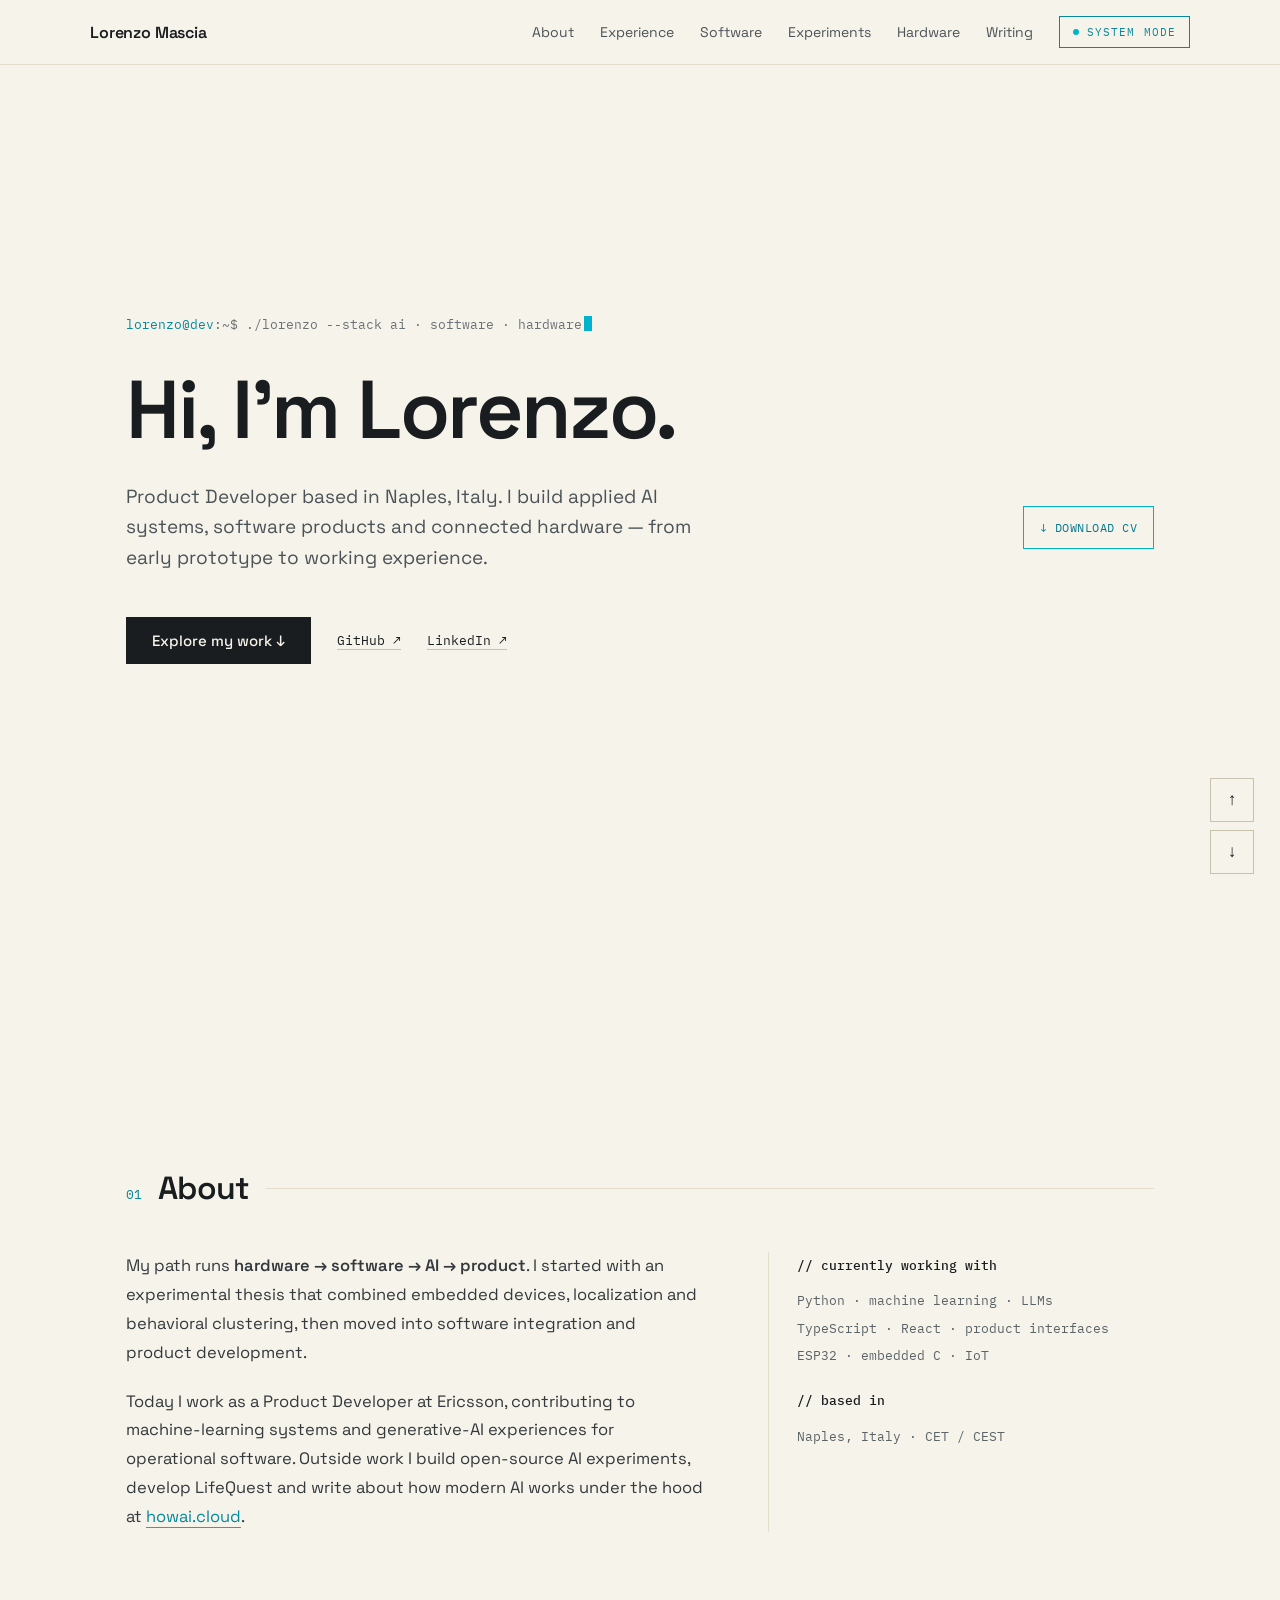
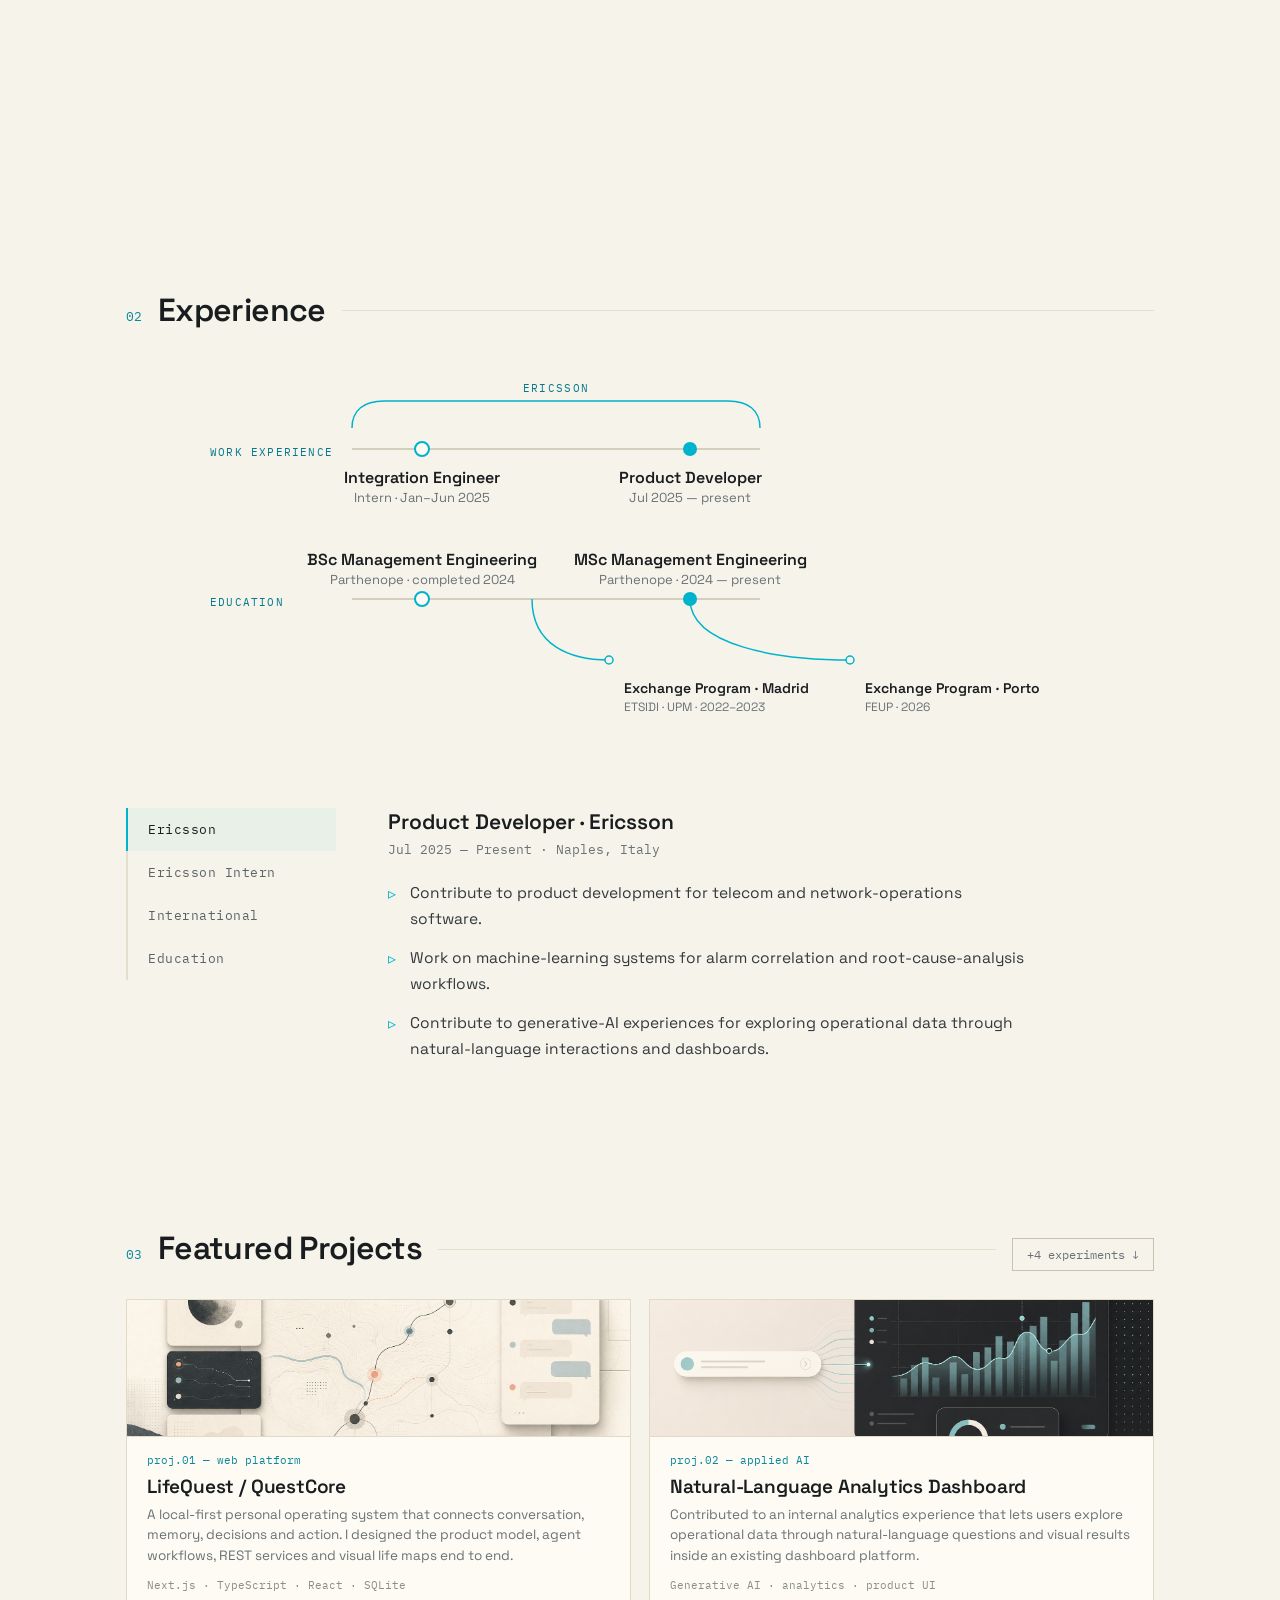
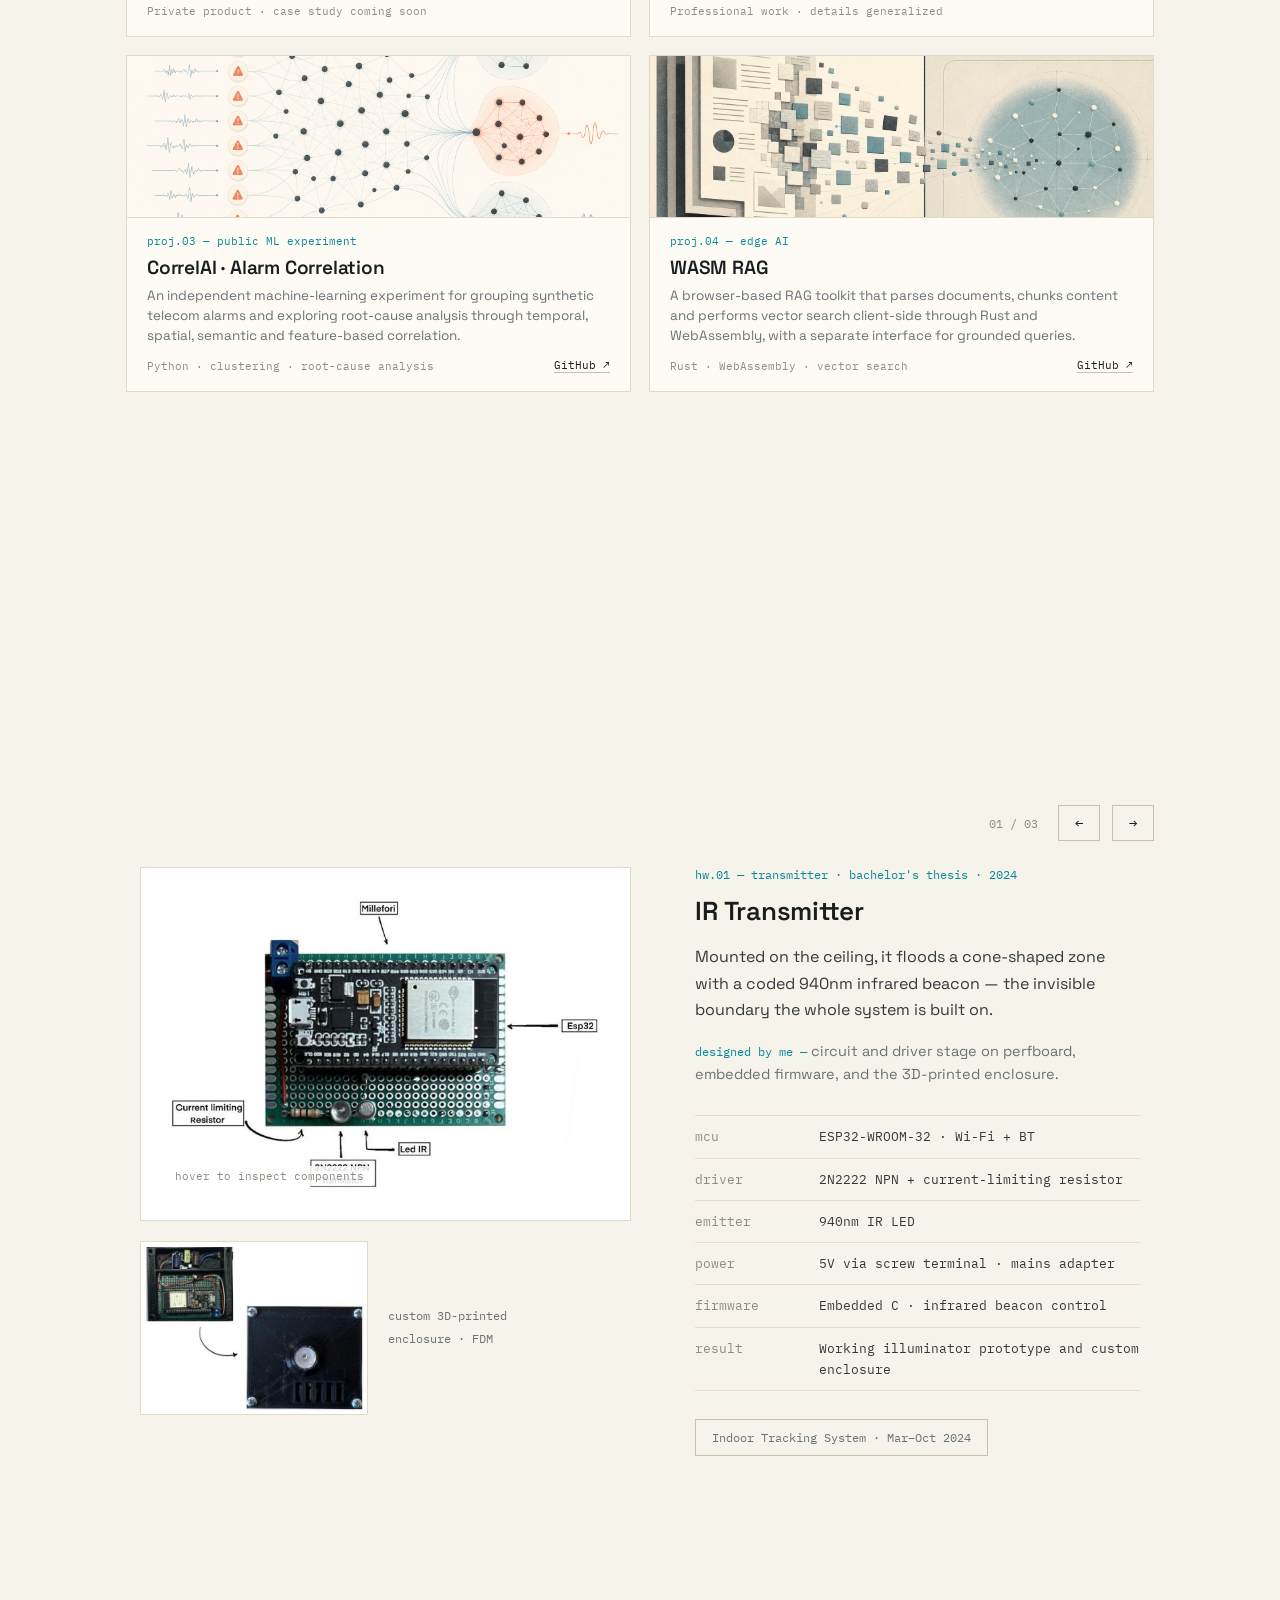
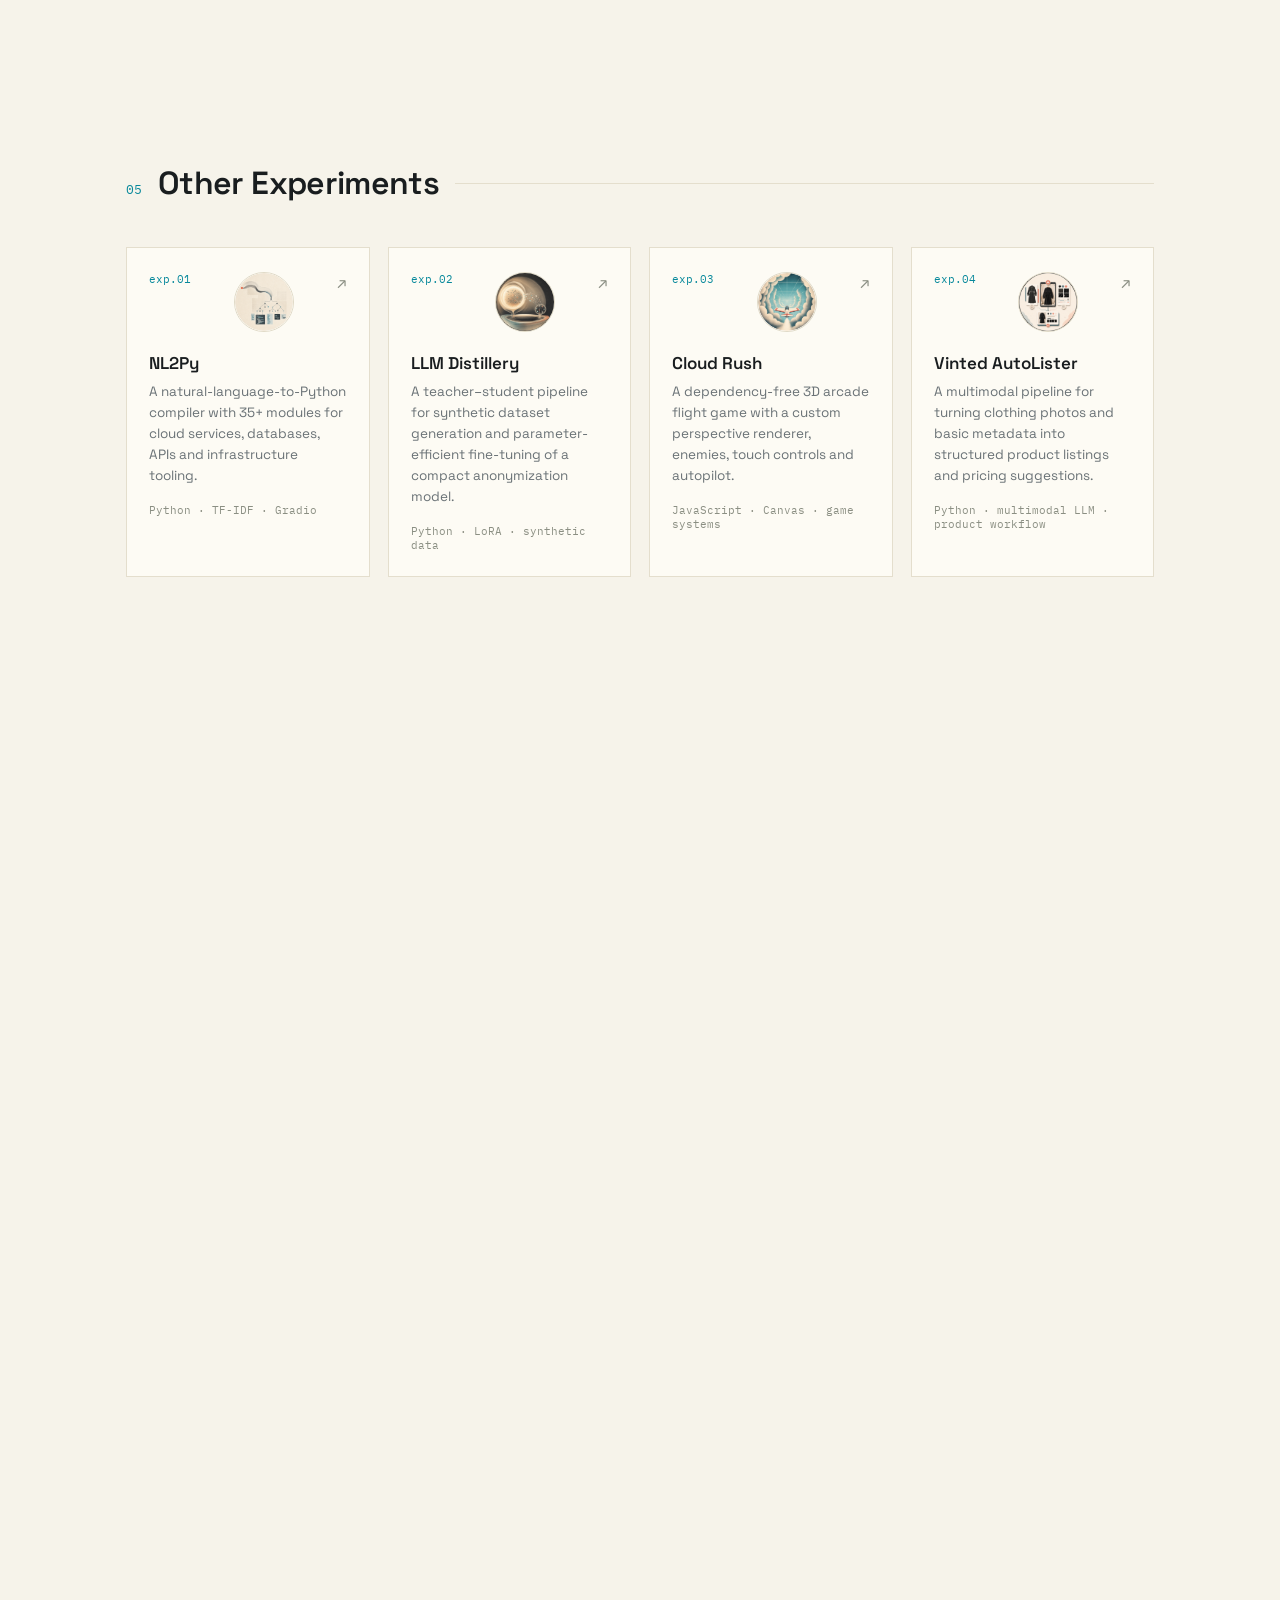
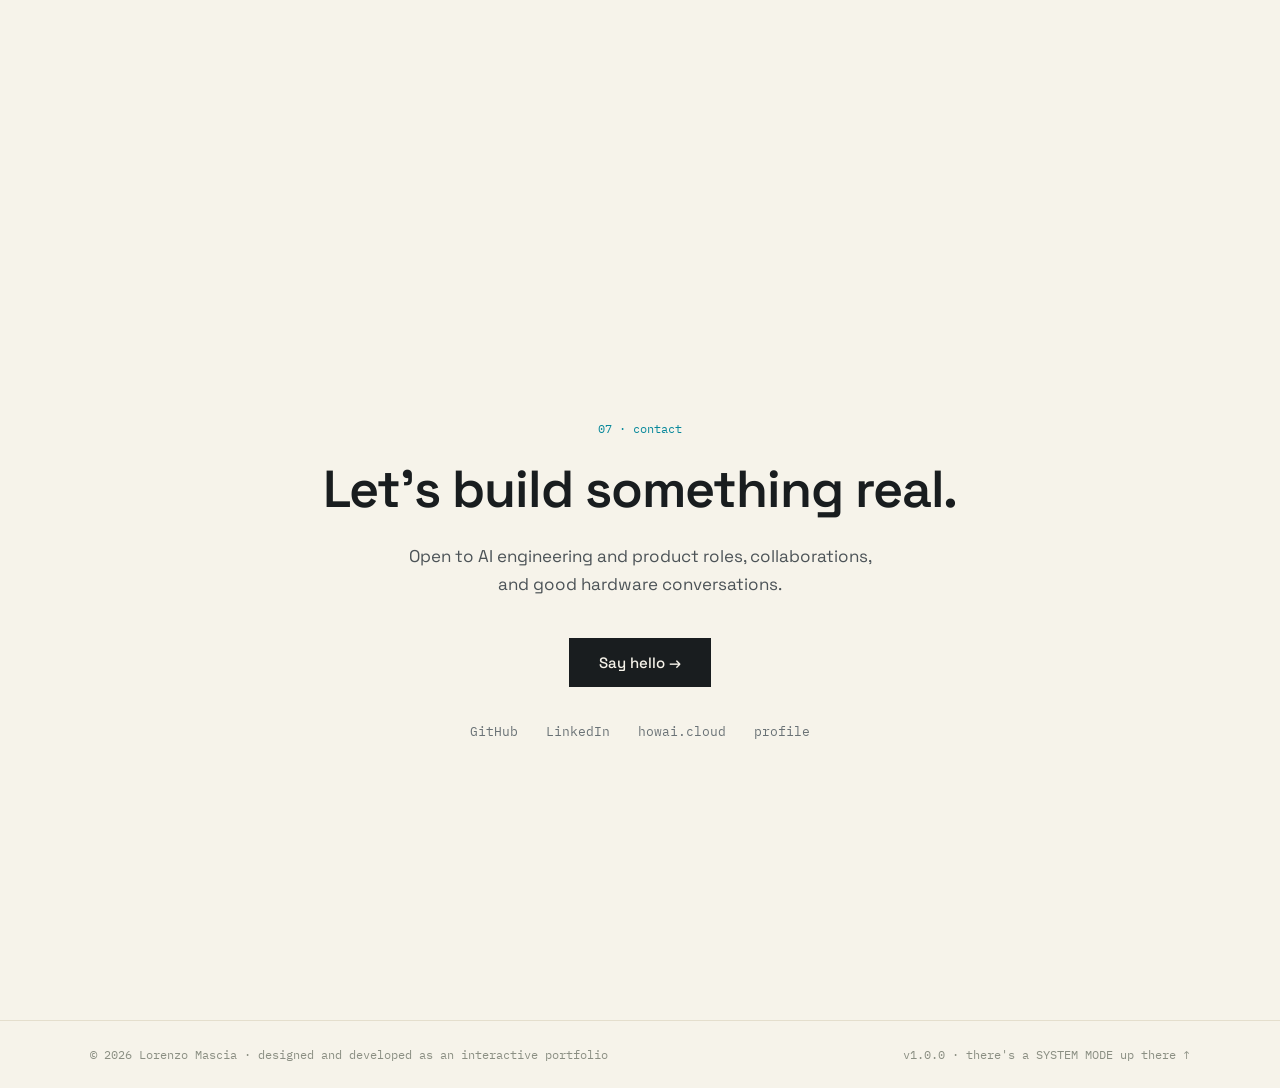
==== index.html @ 71052681 "Add downloadable CV to portfolio" ====
<!DOCTYPE html>
<html lang="en">
<head>
<meta charset="utf-8">
<meta name="viewport" content="width=device-width, initial-scale=1">
<title>Lorenzo Mascia — Product Developer · AI/ML Systems</title>
<meta name="description" content="Product Developer based in Naples, Italy. I build applied AI systems, software products and connected hardware from prototype to working product.">
<meta property="og:title" content="Lorenzo Mascia — Product Developer · AI/ML Systems">
<meta property="og:description" content="Applied AI systems, software products and connected hardware — from early prototype to working experience.">
<meta property="og:type" content="website">
<link rel="icon" href="assets/favicon.svg" type="image/svg+xml">
<link rel="preconnect" href="https://fonts.googleapis.com">
<link rel="preconnect" href="https://fonts.gstatic.com" crossorigin>
<link href="https://fonts.googleapis.com/css2?family=Space+Grotesk:wght@400;500;600;700&amp;family=IBM+Plex+Mono:wght@400;500&amp;display=swap" rel="stylesheet">
<style>
html { scroll-behavior: smooth; }
body { margin: 0; background: #f6f3ea; overflow-x: hidden; }
a { color: var(--accent-text, #04788e); }
a:hover { color: var(--accent, #00b3cc); }
::selection { background: rgba(0,179,204,.25); }
@keyframes blink { 0%,49% { opacity: 1; } 50%,100% { opacity: 0; } }
@keyframes pulse { 0% { box-shadow: 0 0 0 0 rgba(0,179,204,.55); } 70% { box-shadow: 0 0 0 8px rgba(0,179,204,0); } 100% { box-shadow: 0 0 0 0 rgba(0,179,204,0); } }
@media (max-width: 800px) {
  [data-mq="navlinks"] a { display: none; }
  [data-mq="navlinks"] { gap: 12px !important; }
  [data-mq="stack"] { grid-template-columns: 1fr !important; gap: 30px !important; }
  [data-mq="grid1"] { grid-template-columns: 1fr !important; grid-template-rows: none !important; }
  [data-mq="grid1"] > div > div:first-child { min-height: 150px !important; }
  [data-mq="grid2m"] { grid-template-columns: 1fr 1fr !important; }
  [data-mq="fitauto"] { height: auto !important; }
  [data-mq="tabsrow"] { flex-direction: row !important; overflow-x: auto; scrollbar-width: none; }
  [data-mq="tabsrow"] button { border-left: none !important; border-bottom: 2px solid #e4decd !important; white-space: nowrap; }
  [data-mq="wraprow"] { flex-wrap: wrap; row-gap: 12px !important; }
  [data-mq="arrows"] { right: 14px !important; bottom: 14px !important; }
  [data-mq="carousel"] button { width: 40px; }
  [data-mq="timeline-scroll"] { display: block !important; overflow-x: auto; margin-right: -22px; padding-right: 22px; scrollbar-width: thin; }
  section, header { padding-left: 22px !important; padding-right: 22px !important; }
}
@media (max-width: 480px) {
  [data-mq="grid2m"] { grid-template-columns: 1fr !important; }
}
</style>
</head>
<body>
<div style="font-family: 'Space Grotesk', sans-serif; background: #f6f3ea; color: #191d1f; min-height: 100vh;">

  <nav style="position: fixed; top: 0; left: 0; right: 0; z-index: 100; background: rgba(246,243,234,.88); backdrop-filter: blur(10px); border-bottom: 1px solid #e4decd;">
    <div style="max-width: 1100px; margin: 0 auto; padding: 0 36px; height: 64px; display: flex; align-items: center; justify-content: space-between;">
      <a href="#top" style="font-weight: 600; font-size: 16px; color: #191d1f; text-decoration: none; letter-spacing: -0.01em;">Lorenzo Mascia</a>
      <div data-mq="navlinks" style="display: flex; align-items: center; gap: 26px;">
        <a href="#about" style="font-size: 14px; color: #4c5357; text-decoration: none;" style-hover="color: var(--accent-text, #04788e);">About</a>
        <a href="#experience" style="font-size: 14px; color: #4c5357; text-decoration: none;" style-hover="color: var(--accent-text, #04788e);">Experience</a>
        <a href="#software" style="font-size: 14px; color: #4c5357; text-decoration: none;" style-hover="color: var(--accent-text, #04788e);">Software</a>
        <a href="#experiments" style="font-size: 14px; color: #4c5357; text-decoration: none;" style-hover="color: var(--accent-text, #04788e);">Experiments</a>
        <a href="#hardware" style="font-size: 14px; color: #4c5357; text-decoration: none;" style-hover="color: var(--accent-text, #04788e);">Hardware</a>
        <a href="#writing" style="font-size: 14px; color: #4c5357; text-decoration: none;" style-hover="color: var(--accent-text, #04788e);">Writing</a>
        <button id="openSystemBtn" data-magnet="true" style="display: flex; align-items: center; gap: 8px; font-family: 'IBM Plex Mono', monospace; font-size: 11px; letter-spacing: .1em; color: var(--accent-text, #04788e); background: transparent; border: 1px solid var(--accent-text, #04788e); padding: 8px 13px; cursor: pointer; transition: transform .15s ease, background .2s;" style-hover="background: rgba(0,179,204,.08);">
          <span style="width: 6px; height: 6px; border-radius: 50%; background: var(--accent, #00b3cc); animation: pulse 2.4s infinite;"></span>
          SYSTEM MODE
        </button>
      </div>
    </div>
  </nav>

  <header id="top" style="max-width: 1100px; margin: 0 auto; padding: 170px 36px 90px; min-height: 100vh; box-sizing: border-box; width: 100%; display: flex; flex-direction: column; justify-content: center;">
    <div style="font-family: 'IBM Plex Mono', monospace; font-size: 13px; color: #6a7276; margin-bottom: 34px;">
      <span style="color: var(--accent-text, #04788e);">lorenzo@dev</span>:~$ <span id="typed"></span><span style="display: inline-block; width: 8px; height: 15px; background: var(--accent, #00b3cc); vertical-align: -2px; margin-left: 2px; animation: blink 1.1s steps(1) infinite;"></span>
    </div>
    <h1 style="margin: 0 0 30px; font-size: clamp(46px, 6.6vw, 82px); font-weight: 600; line-height: 1.04; letter-spacing: -0.03em; text-wrap: balance;">Hi, I'm Lorenzo.</h1>
    <div data-mq="wraprow" style="display: flex; align-items: center; gap: 28px; margin-bottom: 44px;">
      <p style="margin: 0; font-size: 19px; line-height: 1.6; color: #4c5357; max-width: 580px; text-wrap: pretty;">
        Product Developer based in Naples, Italy. I build applied AI systems, software products and connected hardware — from early prototype to working experience.
      </p>
      <a href="assets/documents/CV-2026-Lorenzo-Mascia.pdf" download="CV-2026-Lorenzo-Mascia.pdf" style="margin-left: auto; display: inline-flex; align-items: center; gap: 8px; font-family: 'IBM Plex Mono', monospace; font-size: 12px; letter-spacing: .04em; color: #04788e; text-decoration: none; border: 1px solid #00b3cc; padding: 13px 16px; white-space: nowrap; transition: color .2s, background .2s;" style-hover="color: #f6f3ea; background: #04788e;">↓ DOWNLOAD CV</a>
    </div>
    <div data-mq="wraprow" style="display: flex; align-items: center; gap: 26px;">
      <a href="#software" data-magnet="true" style="display: inline-block; background: #191d1f; color: #f6f3ea; text-decoration: none; font-size: 15px; font-weight: 500; padding: 14px 26px; transition: transform .15s ease, background .2s;" style-hover="background: #04788e;">Explore my work ↓</a>
      <a href="https://github.com/LorenzoMascia" target="_blank" rel="noopener" style="font-family: 'IBM Plex Mono', monospace; font-size: 13px; color: #191d1f; text-decoration: none; border-bottom: 1px solid #c9c2ae;" style-hover="color: var(--accent-text, #04788e); border-bottom: 1px solid var(--accent, #00b3cc);">GitHub ↗</a>
      <a href="https://www.linkedin.com/in/lorenzo-mascia" target="_blank" rel="noopener" style="font-family: 'IBM Plex Mono', monospace; font-size: 13px; color: #191d1f; text-decoration: none; border-bottom: 1px solid #c9c2ae;" style-hover="color: var(--accent-text, #04788e); border-bottom: 1px solid var(--accent, #00b3cc);">LinkedIn ↗</a>
    </div>
  </header>

  <section id="about" style="max-width: 1100px; margin: 0 auto; padding: 90px 36px; min-height: 100vh; box-sizing: border-box; display: flex; flex-direction: column; justify-content: center; width: 100%;">
    <div data-reveal="true" style="display: flex; align-items: baseline; gap: 16px; margin-bottom: 44px;">
      <span style="font-family: 'IBM Plex Mono', monospace; font-size: 13px; color: var(--accent-text, #04788e);">01</span>
      <h2 style="margin: 0; font-size: 32px; font-weight: 600; letter-spacing: -0.02em;">About</h2>
      <div style="flex: 1; height: 1px; background: #e4decd; align-self: center;"></div>
    </div>
    <div data-reveal="true" data-mq="stack" style="display: grid; grid-template-columns: 1.5fr 1fr; gap: 64px;">
      <div style="font-size: 16.5px; line-height: 1.75; color: #33393c;">
        <p style="margin: 0 0 20px; text-wrap: pretty;">My path runs <strong style="font-weight: 600;">hardware → software → AI → product</strong>. I started with an experimental thesis that combined embedded devices, localization and behavioral clustering, then moved into software integration and product development.</p>
        <p style="margin: 0; text-wrap: pretty;">Today I work as a Product Developer at Ericsson, contributing to machine-learning systems and generative-AI experiences for operational software. Outside work I build open-source AI experiments, develop LifeQuest and write about how modern AI works under the hood at <a href="https://howai.cloud" target="_blank" rel="noopener" style="text-decoration: none; border-bottom: 1px solid var(--accent, #00b3cc);">howai.cloud</a>.</p>
      </div>
      <div style="font-family: 'IBM Plex Mono', monospace; font-size: 13px; line-height: 2.1; color: #5b6367; border-left: 1px solid #e4decd; padding-left: 28px;">
        <div style="color: #191d1f; font-weight: 500; margin-bottom: 8px;">// currently working with</div>
        <div>Python · machine learning · LLMs</div>
        <div>TypeScript · React · product interfaces</div>
        <div>ESP32 · embedded C · IoT</div>
        <div style="margin-top: 18px; color: #191d1f; font-weight: 500; margin-bottom: 8px;">// based in</div>
        <div>Naples, Italy · CET / CEST</div>
      </div>
    </div>
  </section>

  <section id="experience" style="max-width: 1100px; margin: 0 auto; padding: 90px 36px; min-height: 100vh; box-sizing: border-box; display: flex; flex-direction: column; justify-content: center; width: 100%;">
    <div data-reveal="true" style="display: flex; align-items: baseline; gap: 16px; margin-bottom: 44px;">
      <span style="font-family: 'IBM Plex Mono', monospace; font-size: 13px; color: var(--accent-text, #04788e);">02</span>
      <h2 style="margin: 0; font-size: 32px; font-weight: 600; letter-spacing: -0.02em;">Experience</h2>
      <div style="flex: 1; height: 1px; background: #e4decd; align-self: center;"></div>
    </div>
    <div data-reveal="true" data-mq="timeline-scroll" style="display: flex; justify-content: center; margin: 0 0 54px;">
      <svg viewBox="0 0 860 380" role="img" aria-labelledby="journeyTitle journeyDesc" style="display: block; width: 860px; max-width: none; height: auto; margin: 0 auto; overflow: visible;">
        <title id="journeyTitle">Professional and academic path</title>
        <desc id="journeyDesc">A timeline showing the Ericsson internship progressing to Product Developer, plus bachelor's and master's degrees with exchange-program branches to Madrid and Porto.</desc>
        <g font-family="'IBM Plex Mono', monospace" fill="#6a7276" font-size="11" letter-spacing="1.2">
          <text x="0" y="82" fill="#04788e">WORK EXPERIENCE</text>
          <text x="0" y="232" fill="#04788e">EDUCATION</text>
        </g>

        <path d="M142 75 H550" stroke="#c9c2ae" stroke-width="1.5" fill="none"/>
        <path d="M142 54 C142 36 154 27 174 27 H518 C538 27 550 36 550 54" stroke="#00b3cc" stroke-width="1.5" fill="none"/>
        <text x="346" y="18" text-anchor="middle" fill="#04788e" font-family="'IBM Plex Mono', monospace" font-size="11" letter-spacing="1.3">ERICSSON</text>
        <circle cx="212" cy="75" r="7" fill="#fdfbf4" stroke="#00b3cc" stroke-width="2"/>
        <circle cx="480" cy="75" r="7" fill="#00b3cc"/>
        <g font-family="'Space Grotesk', sans-serif" fill="#191d1f">
          <text x="212" y="109" text-anchor="middle" font-size="16" font-weight="600">Integration Engineer</text>
          <text x="212" y="128" text-anchor="middle" font-size="13" fill="#6a7276">Intern · Jan–Jun 2025</text>
          <text x="480" y="109" text-anchor="middle" font-size="16" font-weight="600">Product Developer</text>
          <text x="480" y="128" text-anchor="middle" font-size="13" fill="#6a7276">Jul 2025 — present</text>
        </g>

        <path d="M142 225 H550" stroke="#c9c2ae" stroke-width="1.5" fill="none"/>
        <circle cx="212" cy="225" r="7" fill="#fdfbf4" stroke="#00b3cc" stroke-width="2"/>
        <circle cx="480" cy="225" r="7" fill="#00b3cc"/>
        <path d="M322 225 C322 272 361 286 399 286" stroke="#00b3cc" stroke-width="1.5" fill="none"/>
        <path d="M480 225 C480 272 569 286 640 286" stroke="#00b3cc" stroke-width="1.5" fill="none"/>
        <circle cx="399" cy="286" r="4" fill="#f6f3ea" stroke="#00b3cc" stroke-width="1.5"/>
        <circle cx="640" cy="286" r="4" fill="#f6f3ea" stroke="#00b3cc" stroke-width="1.5"/>
        <g font-family="'Space Grotesk', sans-serif" fill="#191d1f">
          <text x="212" y="191" text-anchor="middle" font-size="16" font-weight="600">BSc Management Engineering</text>
          <text x="212" y="210" text-anchor="middle" font-size="13" fill="#6a7276">Parthenope · completed 2024</text>
          <text x="480" y="191" text-anchor="middle" font-size="16" font-weight="600">MSc Management Engineering</text>
          <text x="480" y="210" text-anchor="middle" font-size="13" fill="#6a7276">Parthenope · 2024 — present</text>
          <text x="414" y="319" font-size="14" font-weight="600">Exchange Program · Madrid</text>
          <text x="414" y="337" font-size="12" fill="#6a7276">ETSIDI · UPM · 2022–2023</text>
          <text x="655" y="319" font-size="14" font-weight="600">Exchange Program · Porto</text>
          <text x="655" y="337" font-size="12" fill="#6a7276">FEUP · 2026</text>
        </g>
      </svg>
    </div>
    <div data-reveal="true" data-mq="stack" style="display: grid; grid-template-columns: 210px 1fr; gap: 52px; min-height: 250px;">
      <div id="expTabs" data-mq="tabsrow" style="display: flex; flex-direction: column;"></div>
      <div>
        <h3 id="expRole" style="margin: 0 0 6px; font-size: 21px; font-weight: 600;"></h3>
        <div id="expMeta" style="font-family: 'IBM Plex Mono', monospace; font-size: 12.5px; color: #6a7276; margin-bottom: 24px;"></div>
        <div id="expBullets" style="display: flex; flex-direction: column; gap: 14px;"></div>
      </div>
    </div>
  </section>

  <section id="software" data-mq="fitauto" style="max-width: 1100px; margin: 0 auto; padding: 76px 36px 60px; height: 100vh; min-height: 640px; box-sizing: border-box; display: flex; flex-direction: column; width: 100%;">
    <div data-reveal="true" style="display: flex; align-items: baseline; gap: 16px; margin-bottom: 28px; flex-shrink: 0;">
      <span style="font-family: 'IBM Plex Mono', monospace; font-size: 13px; color: var(--accent-text, #04788e);">03</span>
      <h2 style="margin: 0; font-size: 32px; font-weight: 600; letter-spacing: -0.02em;">Featured Projects</h2>
      <div style="flex: 1; height: 1px; background: #e4decd; align-self: center;"></div>
      <a href="#experiments" style="font-family: 'IBM Plex Mono', monospace; font-size: 12px; color: #6a7276; text-decoration: none; white-space: nowrap; border: 1px solid #c9c2ae; padding: 8px 14px;" style-hover="color: var(--accent-text, #04788e); border: 1px solid var(--accent, #00b3cc);">+4 experiments ↓</a>
    </div>

    <div data-reveal="true" data-mq="grid1" style="flex: 1; min-height: 0; display: grid; grid-template-columns: 1fr 1fr; grid-template-rows: 1fr 1fr; gap: 18px;">
      <div style="display: flex; flex-direction: column; border: 1px solid #e0dac7; background: #fdfbf4; min-height: 0; transition: border-color .25s ease;" style-hover="border: 1px solid var(--accent, #00b3cc);">
        <img src="assets/projects/lifequest-cover.png" alt="Abstract visual map for LifeQuest" loading="lazy" style="display: block; width: 100%; flex: 1; min-height: 90px; object-fit: cover; object-position: center; border-bottom: 1px solid #e0dac7;">
        <div style="padding: 16px 20px 18px;">
          <div style="font-family: 'IBM Plex Mono', monospace; font-size: 11px; color: var(--accent-text, #04788e); margin-bottom: 7px;">proj.01 — web platform</div>
          <div style="font-size: 19px; font-weight: 600; letter-spacing: -0.01em; margin-bottom: 6px;">LifeQuest / QuestCore</div>
          <div style="font-size: 13.5px; line-height: 1.5; color: #6a7276; margin-bottom: 12px; text-wrap: pretty;">A local-first personal operating system that connects conversation, memory, decisions and action. I designed the product model, agent workflows, REST services and visual life maps end to end.</div>
          <div style="display: flex; justify-content: space-between; align-items: center; gap: 12px; flex-wrap: wrap;">
            <span style="font-family: 'IBM Plex Mono', monospace; font-size: 11px; color: #8b8f83;">Next.js · TypeScript · React · SQLite</span>
            <div style="font-family: 'IBM Plex Mono', monospace; font-size: 11px; color: #8b8f83;">Private product · case study coming soon</div>
          </div>
        </div>
      </div>
      <div style="display: flex; flex-direction: column; border: 1px solid #e0dac7; background: #fdfbf4; min-height: 0; transition: border-color .25s ease;" style-hover="border: 1px solid var(--accent, #00b3cc);">
        <img src="assets/projects/nl-analytics-cover.png" alt="Abstract operational analytics dashboard visual" loading="lazy" style="display: block; width: 100%; flex: 1; min-height: 90px; object-fit: cover; object-position: center; border-bottom: 1px solid #e0dac7;">
        <div style="padding: 16px 20px 18px;">
          <div style="font-family: 'IBM Plex Mono', monospace; font-size: 11px; color: var(--accent-text, #04788e); margin-bottom: 7px;">proj.02 — applied AI</div>
          <div style="font-size: 19px; font-weight: 600; letter-spacing: -0.01em; margin-bottom: 6px;">Natural-Language Analytics Dashboard</div>
          <div style="font-size: 13.5px; line-height: 1.5; color: #6a7276; margin-bottom: 12px; text-wrap: pretty;">Contributed to an internal analytics experience that lets users explore operational data through natural-language questions and visual results inside an existing dashboard platform.</div>
          <div style="display: flex; justify-content: space-between; align-items: center; gap: 12px; flex-wrap: wrap;">
            <span style="font-family: 'IBM Plex Mono', monospace; font-size: 11px; color: #8b8f83;">Generative AI · analytics · product UI</span>
            <div style="font-family: 'IBM Plex Mono', monospace; font-size: 11px; color: #8b8f83;">Professional work · details generalized</div>
          </div>
        </div>
      </div>
      <div style="display: flex; flex-direction: column; border: 1px solid #e0dac7; background: #fdfbf4; min-height: 0; transition: border-color .25s ease;" style-hover="border: 1px solid var(--accent, #00b3cc);">
        <img src="assets/projects/correlai-cover.png" alt="Synthetic alarm correlation graph visual" loading="lazy" style="display: block; width: 100%; flex: 1; min-height: 90px; object-fit: cover; object-position: center; border-bottom: 1px solid #e0dac7;">
        <div style="padding: 16px 20px 18px;">
          <div style="font-family: 'IBM Plex Mono', monospace; font-size: 11px; color: var(--accent-text, #04788e); margin-bottom: 7px;">proj.03 — public ML experiment</div>
          <div style="font-size: 19px; font-weight: 600; letter-spacing: -0.01em; margin-bottom: 6px;">CorrelAI · Alarm Correlation</div>
          <div style="font-size: 13.5px; line-height: 1.5; color: #6a7276; margin-bottom: 12px; text-wrap: pretty;">An independent machine-learning experiment for grouping synthetic telecom alarms and exploring root-cause analysis through temporal, spatial, semantic and feature-based correlation.</div>
          <div style="display: flex; justify-content: space-between; align-items: center; gap: 12px; flex-wrap: wrap;">
            <span style="font-family: 'IBM Plex Mono', monospace; font-size: 11px; color: #8b8f83;">Python · clustering · root-cause analysis</span>
            <div style="display: flex; gap: 14px;"><a href="https://github.com/LorenzoMascia/CorrelAI" target="_blank" rel="noopener" style="font-family: 'IBM Plex Mono', monospace; font-size: 11px; color: #191d1f; text-decoration: none; border-bottom: 1px solid #c9c2ae;" style-hover="color: var(--accent-text, #04788e); border-bottom: 1px solid var(--accent, #00b3cc);">GitHub ↗</a></div>
          </div>
        </div>
      </div>
      <div style="display: flex; flex-direction: column; border: 1px solid #e0dac7; background: #fdfbf4; min-height: 0; transition: border-color .25s ease;" style-hover="border: 1px solid var(--accent, #00b3cc);">
        <img src="assets/projects/wasm-rag-cover.png" alt="Document chunks flowing into local vector search" loading="lazy" style="display: block; width: 100%; flex: 1; min-height: 90px; object-fit: cover; object-position: center; border-bottom: 1px solid #e0dac7;">
        <div style="padding: 16px 20px 18px;">
          <div style="font-family: 'IBM Plex Mono', monospace; font-size: 11px; color: var(--accent-text, #04788e); margin-bottom: 7px;">proj.04 — edge AI</div>
          <div style="font-size: 19px; font-weight: 600; letter-spacing: -0.01em; margin-bottom: 6px;">WASM RAG</div>
          <div style="font-size: 13.5px; line-height: 1.5; color: #6a7276; margin-bottom: 12px; text-wrap: pretty;">A browser-based RAG toolkit that parses documents, chunks content and performs vector search client-side through Rust and WebAssembly, with a separate interface for grounded queries.</div>
          <div style="display: flex; justify-content: space-between; align-items: center; gap: 12px; flex-wrap: wrap;">
            <span style="font-family: 'IBM Plex Mono', monospace; font-size: 11px; color: #8b8f83;">Rust · WebAssembly · vector search</span>
            <div style="display: flex; gap: 14px;"><a href="https://github.com/LorenzoMascia/wasm-rag" target="_blank" rel="noopener" style="font-family: 'IBM Plex Mono', monospace; font-size: 11px; color: #191d1f; text-decoration: none; border-bottom: 1px solid #c9c2ae;" style-hover="color: var(--accent-text, #04788e); border-bottom: 1px solid var(--accent, #00b3cc);">GitHub ↗</a></div>
          </div>
        </div>
      </div>
    </div>
  </section>

  <section id="hardware">
    <div style="max-width: 1100px; margin: 0 auto; padding: 64px 36px; min-height: 100vh; box-sizing: border-box; display: flex; flex-direction: column; justify-content: center; width: 100%;">
      <div data-reveal="true" style="display: flex; align-items: baseline; gap: 16px; margin-bottom: 16px;">
        <span style="font-family: 'IBM Plex Mono', monospace; font-size: 13px; color: var(--accent-text, #04788e);">04</span>
        <h2 style="margin: 0; font-size: 32px; font-weight: 600; letter-spacing: -0.02em;">Hardware</h2>
        <div style="flex: 1; height: 1px; background: #e4decd; align-self: center;"></div>
      </div>
      <p data-reveal="true" style="margin: 0 0 20px; font-size: 16px; color: #6a7276; max-width: 720px; text-wrap: pretty;">For my bachelor's thesis in Management Engineering I designed an end-to-end indoor tracking prototype for retail environments. ESP32-based infrared nodes detected customers entering predefined store zones, sent events to a backend service and supported movement-pattern clustering and personalized notifications.</p>
      <div data-reveal="true" style="display: flex; align-items: center; gap: 14px; flex-wrap: wrap; margin-bottom: 38px; padding: 20px 0;">
        <div style="border: 1px solid #c9c2ae; padding: 10px 16px; text-align: center;"><div style="font-family: 'IBM Plex Mono', monospace; font-size: 12px; font-weight: 500;">TRANSMITTER</div><div style="font-family: 'IBM Plex Mono', monospace; font-size: 10.5px; color: #8b8f83;">ceiling</div></div>
        <div style="text-align: center;"><div style="font-family: 'IBM Plex Mono', monospace; font-size: 10.5px; color: #8b8f83;">ir beacon</div><div style="font-family: 'IBM Plex Mono', monospace; font-size: 13px; color: var(--accent-text, #04788e);">──▸</div></div>
        <div style="border: 1px solid #c9c2ae; padding: 10px 16px; text-align: center;"><div style="font-family: 'IBM Plex Mono', monospace; font-size: 12px; font-weight: 500;">RECEIVER</div><div style="font-family: 'IBM Plex Mono', monospace; font-size: 10.5px; color: #8b8f83;">on the cart</div></div>
        <div style="text-align: center;"><div style="font-family: 'IBM Plex Mono', monospace; font-size: 10.5px; color: #8b8f83;">wi-fi</div><div style="font-family: 'IBM Plex Mono', monospace; font-size: 13px; color: var(--accent-text, #04788e);">──▸</div></div>
        <div style="border: 1px solid #c9c2ae; padding: 10px 16px; text-align: center;"><div style="font-family: 'IBM Plex Mono', monospace; font-size: 12px; font-weight: 500;">SERVER</div><div style="font-family: 'IBM Plex Mono', monospace; font-size: 10.5px; color: #8b8f83;">events api</div></div>
        <div style="text-align: center;"><div style="font-family: 'IBM Plex Mono', monospace; font-size: 10.5px; color: #8b8f83;">push</div><div style="font-family: 'IBM Plex Mono', monospace; font-size: 13px; color: var(--accent-text, #04788e);">──▸</div></div>
        <div style="border: 1px solid #c9c2ae; padding: 10px 16px; text-align: center;"><div style="font-family: 'IBM Plex Mono', monospace; font-size: 12px; font-weight: 500;">SMARTPHONE</div><div style="font-family: 'IBM Plex Mono', monospace; font-size: 10.5px; color: #8b8f83;">notification</div></div>
      </div>
      <div data-reveal="true">
      <div data-mq="carousel" style="display: flex; justify-content: flex-end; align-items: center; gap: 12px; margin-bottom: 26px;">
        <span id="hwCounter" style="font-family: 'IBM Plex Mono', monospace; font-size: 12px; color: #8b8f83; margin-right: 8px;">01 / 03</span>
        <button id="hwPrev" style="font-family: 'IBM Plex Mono', monospace; font-size: 14px; color: #191d1f; background: transparent; border: 1px solid #c9c2ae; padding: 8px 16px; cursor: pointer; transition: all .2s;" style-hover="border: 1px solid var(--accent, #00b3cc); color: var(--accent-text, #04788e);">←</button>
        <button id="hwNext" style="font-family: 'IBM Plex Mono', monospace; font-size: 14px; color: #191d1f; background: transparent; border: 1px solid #c9c2ae; padding: 8px 16px; cursor: pointer; transition: all .2s;" style-hover="border: 1px solid var(--accent, #00b3cc); color: var(--accent-text, #04788e);">→</button>
      </div>
      <div style="position: relative; overflow: hidden; width: 100vw; margin-left: calc(50% - 50vw);">
      <div class="hw-slide" data-slide="0" style="top: 0; width: min(1000px, 86vw); left: 50%; background: transparent; transition: transform .6s cubic-bezier(.25,.7,.25,1), opacity .6s ease; position: relative; transform: translateX(-50%); opacity: 1; z-index: 3;">
      <div data-mq="stack" style="display: grid; grid-template-columns: 1.05fr .95fr; gap: 64px; align-items: start;">
        <div>
          <div id="hwBoard1" style="position: relative; border: 1px solid #e0dac7; background: #ffffff; padding: 26px; cursor: crosshair;">
            <img src="assets/hw-board.png" alt="SmartIR Node — ESP32 board on perfboard" style="display: block; width: 100%; height: auto;">
            <div id="hwPins1" style="position: absolute; inset: 26px; pointer-events: none; transition: opacity .35s ease; opacity: 0;">
              <div style="position: absolute; left: 69%; top: 47%;">
                <div style="width: 10px; height: 10px; border-radius: 50%; background: var(--accent, #00b3cc); border: 2px solid #fff; box-shadow: 0 0 0 3px rgba(0,179,204,.25); transform: translate(-50%,-50%);"></div>
                <div style="position: absolute; left: 14px; top: -10px; background: #12181c; color: #dcebee; font-family: 'IBM Plex Mono', monospace; font-size: 11px; padding: 4px 8px; white-space: nowrap;">ESP32-WROOM-32</div>
              </div>
              <div style="position: absolute; left: 81%; top: 10%;">
                <div style="width: 10px; height: 10px; border-radius: 50%; background: var(--accent, #00b3cc); border: 2px solid #fff; box-shadow: 0 0 0 3px rgba(0,179,204,.25); transform: translate(-50%,-50%);"></div>
                <div style="position: absolute; right: 14px; top: 16px; background: #12181c; color: #dcebee; font-family: 'IBM Plex Mono', monospace; font-size: 11px; padding: 4px 8px; white-space: nowrap;">millefori proto board</div>
              </div>
              <div style="position: absolute; left: 10%; top: 9%;">
                <div style="width: 10px; height: 10px; border-radius: 50%; background: var(--accent, #00b3cc); border: 2px solid #fff; box-shadow: 0 0 0 3px rgba(0,179,204,.25); transform: translate(-50%,-50%);"></div>
                <div style="position: absolute; left: 14px; top: -10px; background: #12181c; color: #dcebee; font-family: 'IBM Plex Mono', monospace; font-size: 11px; padding: 4px 8px; white-space: nowrap;">5V screw terminal</div>
              </div>
              <div style="position: absolute; left: 19%; top: 94%;">
                <div style="width: 10px; height: 10px; border-radius: 50%; background: var(--accent, #00b3cc); border: 2px solid #fff; box-shadow: 0 0 0 3px rgba(0,179,204,.25); transform: translate(-50%,-50%);"></div>
                <div style="position: absolute; left: -24px; top: 14px; background: #12181c; color: #dcebee; font-family: 'IBM Plex Mono', monospace; font-size: 11px; padding: 4px 8px; white-space: nowrap;">current-limiting R</div>
              </div>
              <div style="position: absolute; left: 32%; top: 92%;">
                <div style="width: 10px; height: 10px; border-radius: 50%; background: var(--accent, #00b3cc); border: 2px solid #fff; box-shadow: 0 0 0 3px rgba(0,179,204,.25); transform: translate(-50%,-50%);"></div>
                <div style="position: absolute; left: -20px; top: -36px; background: #12181c; color: #dcebee; font-family: 'IBM Plex Mono', monospace; font-size: 11px; padding: 4px 8px; white-space: nowrap;">2N2222 driver</div>
              </div>
              <div style="position: absolute; left: 41%; top: 89%;">
                <div style="width: 10px; height: 10px; border-radius: 50%; background: var(--accent, #00b3cc); border: 2px solid #fff; box-shadow: 0 0 0 3px rgba(0,179,204,.25); transform: translate(-50%,-50%);"></div>
                <div style="position: absolute; left: 12px; top: 14px; background: #12181c; color: #dcebee; font-family: 'IBM Plex Mono', monospace; font-size: 11px; padding: 4px 8px; white-space: nowrap;">IR LED · 940nm</div>
              </div>
            </div>
            <div id="hwHint1" style="position: absolute; left: 26px; bottom: 34px; font-family: 'IBM Plex Mono', monospace; font-size: 11px; color: #8b8f83; background: rgba(255,255,255,.85); padding: 3px 8px; transition: opacity .35s ease; opacity: 1;">hover to inspect components</div>
          </div>
          <div style="display: flex; gap: 20px; margin-top: 20px; align-items: center;">
            <img src="assets/hw-enclosure.png" alt="Custom 3D-printed enclosure" style="display: block; width: 46%; border: 1px solid #e0dac7; background: #fff;">
            <div style="font-family: 'IBM Plex Mono', monospace; font-size: 12px; line-height: 1.9; color: #6a7276;">custom 3D-printed<br>enclosure · FDM</div>
          </div>
        </div>
        <div>
          <div style="font-family: 'IBM Plex Mono', monospace; font-size: 12px; color: var(--accent-text, #04788e); margin-bottom: 12px;">hw.01 — transmitter · bachelor's thesis · 2024</div>
          <h3 style="margin: 0 0 16px; font-size: 26px; font-weight: 600; letter-spacing: -0.01em;">IR Transmitter</h3>
          <p style="margin: 0 0 16px; font-size: 16px; line-height: 1.65; color: #33393c; text-wrap: pretty;">Mounted on the ceiling, it floods a cone-shaped zone with a coded 940nm infrared beacon — the invisible boundary the whole system is built on.</p>
          <p style="margin: 0 0 28px; font-size: 14.5px; line-height: 1.65; color: #6a7276;"><span style="font-family: 'IBM Plex Mono', monospace; font-size: 12px; color: var(--accent-text, #04788e);">designed by me —</span> circuit and driver stage on perfboard, embedded firmware, and the 3D-printed enclosure.</p>
          <div style="font-family: 'IBM Plex Mono', monospace; font-size: 12.5px; line-height: 1.7; color: #33393c; border-top: 1px solid #e4decd;">
            <div style="display: grid; grid-template-columns: 110px 1fr; gap: 14px; padding: 10px 0; border-bottom: 1px solid #e4decd;"><span style="color: #8b8f83;">mcu</span><span>ESP32-WROOM-32 · Wi-Fi + BT</span></div>
            <div style="display: grid; grid-template-columns: 110px 1fr; gap: 14px; padding: 10px 0; border-bottom: 1px solid #e4decd;"><span style="color: #8b8f83;">driver</span><span>2N2222 NPN + current-limiting resistor</span></div>
            <div style="display: grid; grid-template-columns: 110px 1fr; gap: 14px; padding: 10px 0; border-bottom: 1px solid #e4decd;"><span style="color: #8b8f83;">emitter</span><span>940nm IR LED</span></div>
            <div style="display: grid; grid-template-columns: 110px 1fr; gap: 14px; padding: 10px 0; border-bottom: 1px solid #e4decd;"><span style="color: #8b8f83;">power</span><span>5V via screw terminal · mains adapter</span></div>
            <div style="display: grid; grid-template-columns: 110px 1fr; gap: 14px; padding: 10px 0; border-bottom: 1px solid #e4decd;"><span style="color: #8b8f83;">firmware</span><span>Embedded C · infrared beacon control</span></div>
            <div style="display: grid; grid-template-columns: 110px 1fr; gap: 14px; padding: 10px 0; border-bottom: 1px solid #e4decd;"><span style="color: #8b8f83;">result</span><span>Working illuminator prototype and custom enclosure</span></div>
          </div>
          <div style="margin-top: 28px;">
            <span style="display: inline-block; font-family: 'IBM Plex Mono', monospace; font-size: 12px; color: #6a7276; border: 1px solid #c9c2ae; padding: 10px 16px;">Indoor Tracking System · Mar–Oct 2024</span>
          </div>
        </div>
      </div>
      </div>
      <div class="hw-slide" data-slide="1" style="top: 0; width: min(1000px, 86vw); left: 50%; background: transparent; transition: transform .6s cubic-bezier(.25,.7,.25,1), opacity .6s ease; position: absolute; transform: translateX(62%) scale(.88); opacity: .35; z-index: 1; cursor: pointer;">
      <div data-mq="stack" style="display: grid; grid-template-columns: .95fr 1.05fr; gap: 64px; align-items: start;">
        <div>
          <div style="font-family: 'IBM Plex Mono', monospace; font-size: 12px; color: var(--accent-text, #04788e); margin-bottom: 12px;">hw.02 — receiver · bachelor's thesis · 2024</div>
          <h3 style="margin: 0 0 16px; font-size: 26px; font-weight: 600; letter-spacing: -0.01em;">IR Receiver</h3>
          <p style="margin: 0 0 16px; font-size: 16px; line-height: 1.65; color: #33393c; text-wrap: pretty;">Rides on the shopping cart. When it crosses the transmitter's beacon it timestamps the event and ships it over Wi-Fi — the server turns it into a push notification.</p>
          <p style="margin: 0 0 28px; font-size: 14.5px; line-height: 1.65; color: #6a7276;"><span style="font-family: 'IBM Plex Mono', monospace; font-size: 12px; color: var(--accent-text, #04788e);">designed by me —</span> sensing and power circuit, battery supply with hard switch, firmware and uplink, plus the hooked enclosure that clips onto the cart.</p>
          <div style="font-family: 'IBM Plex Mono', monospace; font-size: 12.5px; line-height: 1.7; color: #33393c; border-top: 1px solid #e4decd;">
            <div style="display: grid; grid-template-columns: 110px 1fr; gap: 14px; padding: 10px 0; border-bottom: 1px solid #e4decd;"><span style="color: #8b8f83;">mcu</span><span>ESP32-WROOM-32 · Wi-Fi + BT</span></div>
            <div style="display: grid; grid-template-columns: 110px 1fr; gap: 14px; padding: 10px 0; border-bottom: 1px solid #e4decd;"><span style="color: #8b8f83;">sensor</span><span>38kHz infrared receiver module</span></div>
            <div style="display: grid; grid-template-columns: 110px 1fr; gap: 14px; padding: 10px 0; border-bottom: 1px solid #e4decd;"><span style="color: #8b8f83;">power</span><span>Li-ion cell + rocker switch · fully wireless</span></div>
            <div style="display: grid; grid-template-columns: 110px 1fr; gap: 14px; padding: 10px 0; border-bottom: 1px solid #e4decd;"><span style="color: #8b8f83;">uplink</span><span>Wi-Fi → server → push notification</span></div>
            <div style="display: grid; grid-template-columns: 110px 1fr; gap: 14px; padding: 10px 0; border-bottom: 1px solid #e4decd;"><span style="color: #8b8f83;">enclosure</span><span>FDM 3D print · mounting hook + tab</span></div>
            <div style="display: grid; grid-template-columns: 110px 1fr; gap: 14px; padding: 10px 0; border-bottom: 1px solid #e4decd;"><span style="color: #8b8f83;">result</span><span>Working wireless receiver prototype with zone-entry events</span></div>
          </div>
          <div style="margin-top: 28px;">
            <span style="display: inline-block; font-family: 'IBM Plex Mono', monospace; font-size: 12px; color: #6a7276; border: 1px solid #c9c2ae; padding: 10px 16px;">Prototype, schematics and technical documentation</span>
          </div>
        </div>
        <div>
          <div id="hwBoard2" style="position: relative; border: 1px solid #e0dac7; background: #ffffff; padding: 26px; cursor: crosshair;">
            <div style="position: relative; width: 78%; margin: 0 auto;">
            <img src="assets/hw-rx-board.png" alt="IR Receiver — ESP32 board with IR sensor" style="display: block; width: 100%; height: auto;">
            <div id="hwPins2" style="position: absolute; inset: 0; pointer-events: none; transition: opacity .35s ease; opacity: 0;">
              <div style="position: absolute; left: 33%; top: 10%;">
                <div style="width: 10px; height: 10px; border-radius: 50%; background: var(--accent, #00b3cc); border: 2px solid #fff; box-shadow: 0 0 0 3px rgba(0,179,204,.25); transform: translate(-50%,-50%);"></div>
                <div style="position: absolute; left: 14px; top: -10px; background: #12181c; color: #dcebee; font-family: 'IBM Plex Mono', monospace; font-size: 11px; padding: 4px 8px; white-space: nowrap;">38kHz IR receiver</div>
              </div>
              <div style="position: absolute; left: 64%; top: 55%;">
                <div style="width: 10px; height: 10px; border-radius: 50%; background: var(--accent, #00b3cc); border: 2px solid #fff; box-shadow: 0 0 0 3px rgba(0,179,204,.25); transform: translate(-50%,-50%);"></div>
                <div style="position: absolute; left: 14px; top: -10px; background: #12181c; color: #dcebee; font-family: 'IBM Plex Mono', monospace; font-size: 11px; padding: 4px 8px; white-space: nowrap;">ESP32-WROOM-32</div>
              </div>
              <div style="position: absolute; left: 20%; top: 54%;">
                <div style="width: 10px; height: 10px; border-radius: 50%; background: var(--accent, #00b3cc); border: 2px solid #fff; box-shadow: 0 0 0 3px rgba(0,179,204,.25); transform: translate(-50%,-50%);"></div>
                <div style="position: absolute; right: 14px; top: -10px; background: #12181c; color: #dcebee; font-family: 'IBM Plex Mono', monospace; font-size: 11px; padding: 4px 8px; white-space: nowrap;">micro-USB · flashing</div>
              </div>
              <div style="position: absolute; left: 25%; top: 87%;">
                <div style="width: 10px; height: 10px; border-radius: 50%; background: var(--accent, #00b3cc); border: 2px solid #fff; box-shadow: 0 0 0 3px rgba(0,179,204,.25); transform: translate(-50%,-50%);"></div>
                <div style="position: absolute; left: 12px; top: 14px; background: #12181c; color: #dcebee; font-family: 'IBM Plex Mono', monospace; font-size: 11px; padding: 4px 8px; white-space: nowrap;">millefori proto board</div>
              </div>
            </div>
            </div>
            <div id="hwHint2" style="position: absolute; left: 26px; bottom: 34px; font-family: 'IBM Plex Mono', monospace; font-size: 11px; color: #8b8f83; background: rgba(255,255,255,.85); padding: 3px 8px; transition: opacity .35s ease; opacity: 1;">hover to inspect components</div>
          </div>
          <div style="display: flex; gap: 20px; margin-top: 20px; align-items: center;">
            <img src="assets/hw-rx-enclosure.png" alt="Receiver enclosure — Li-ion battery inside, mounting tab and hook" style="display: block; width: 62%; border: 1px solid #e0dac7; background: #fff;">
            <div style="font-family: 'IBM Plex Mono', monospace; font-size: 12px; line-height: 1.9; color: #6a7276;">li-ion inside ·<br>hook-on enclosure ·<br>FDM print</div>
          </div>
        </div>
      </div>
      </div>
      <div class="hw-slide" data-slide="2" style="top: 0; width: min(1000px, 86vw); left: 50%; background: transparent; transition: transform .6s cubic-bezier(.25,.7,.25,1), opacity .6s ease; position: absolute; transform: translateX(-162%) scale(.88); opacity: .35; z-index: 1; cursor: pointer;">
      <div style="padding: 10px 0 30px;">
        <div style="font-family: 'IBM Plex Mono', monospace; font-size: 12px; color: var(--accent-text, #04788e); margin-bottom: 20px;">// from the build log — early sketches</div>
        <div data-mq="stack" style="display: grid; grid-template-columns: 1.4fr 1fr 1fr; gap: 18px; align-items: stretch;">
          <figure style="margin: 0; border: 1px solid #e0dac7; background: #fff; padding: 14px; display: flex; flex-direction: column;">
            <img src="assets/sketch-schematic.png" alt="System schematic sketch — transmitter cone, cart receiver, server, push" style="display: block; width: 100%; height: 240px; object-fit: contain; flex: 1;">
            <figcaption style="font-family: 'IBM Plex Mono', monospace; font-size: 11px; color: #8b8f83; margin-top: 10px;">fig.01 — system schematic: cone, cart, server, push</figcaption>
          </figure>
          <figure style="margin: 0; border: 1px solid #e0dac7; background: #fff; padding: 14px; display: flex; flex-direction: column;">
            <img src="assets/sketch-receiver.png" alt="Receiver enclosure sketch" style="display: block; width: 100%; height: 240px; object-fit: contain; flex: 1;">
            <figcaption style="font-family: 'IBM Plex Mono', monospace; font-size: 11px; color: #8b8f83; margin-top: 10px;">fig.02 — receiver, first sketch</figcaption>
          </figure>
          <figure style="margin: 0; border: 1px solid #e0dac7; background: #fff; padding: 14px; display: flex; flex-direction: column;">
            <img src="assets/sketch-transmitter.png" alt="Transmitter enclosure sketch" style="display: block; width: 100%; height: 240px; object-fit: contain; flex: 1;">
            <figcaption style="font-family: 'IBM Plex Mono', monospace; font-size: 11px; color: #8b8f83; margin-top: 10px;">fig.03 — transmitter, first sketch</figcaption>
          </figure>
        </div>
      </div>
      </div>
      </div>
      </div>
    </div>
  </section>

  <section id="experiments" style="max-width: 1100px; margin: 0 auto; padding: 90px 36px; min-height: 100vh; box-sizing: border-box; display: flex; flex-direction: column; justify-content: center; width: 100%;">
    <div data-reveal="true" style="display: flex; align-items: baseline; gap: 16px; margin-bottom: 44px;">
      <span style="font-family: 'IBM Plex Mono', monospace; font-size: 13px; color: var(--accent-text, #04788e);">05</span>
      <h2 style="margin: 0; font-size: 32px; font-weight: 600; letter-spacing: -0.02em;">Other Experiments</h2>
      <div style="flex: 1; height: 1px; background: #e4decd; align-self: center;"></div>
    </div>
    <div data-reveal="true" data-mq="grid2m" style="display: grid; grid-template-columns: repeat(4, 1fr); gap: 18px;">
      <a href="https://github.com/LorenzoMascia/nl2py" target="_blank" rel="noopener" style="display: block; text-decoration: none; color: inherit; background: #fdfbf4; border: 1px solid #e4decd; padding: 24px 22px; transition: transform .25s ease, border-color .25s ease;" style-hover="transform: translateY(-4px); border: 1px solid var(--accent, #00b3cc);">
        <div style="display: flex; justify-content: space-between; align-items: flex-start; margin-bottom: 20px;"><span style="font-family: 'IBM Plex Mono', monospace; font-size: 11px; color: var(--accent-text, #04788e);">exp.01</span><img src="assets/projects/nl2py-badge.png" alt="" loading="lazy" style="width: 58px; height: 58px; object-fit: cover; border-radius: 50%; border: 1px solid #e0dac7;"><span style="color: #8b8f83;">↗</span></div>
        <div style="font-size: 17px; font-weight: 600; margin-bottom: 8px;">NL2Py</div>
        <div style="font-size: 13.5px; line-height: 1.55; color: #6a7276; margin-bottom: 16px;">A natural-language-to-Python compiler with 35+ modules for cloud services, databases, APIs and infrastructure tooling.</div>
        <div style="font-family: 'IBM Plex Mono', monospace; font-size: 11px; color: #8b8f83;">Python · TF-IDF · Gradio</div>
      </a>
      <a href="https://github.com/LorenzoMascia/llm-distillery" target="_blank" rel="noopener" style="display: block; text-decoration: none; color: inherit; background: #fdfbf4; border: 1px solid #e4decd; padding: 24px 22px; transition: transform .25s ease, border-color .25s ease;" style-hover="transform: translateY(-4px); border: 1px solid var(--accent, #00b3cc);">
        <div style="display: flex; justify-content: space-between; align-items: flex-start; margin-bottom: 20px;"><span style="font-family: 'IBM Plex Mono', monospace; font-size: 11px; color: var(--accent-text, #04788e);">exp.02</span><img src="assets/projects/llm-distillery-badge.png" alt="" loading="lazy" style="width: 58px; height: 58px; object-fit: cover; border-radius: 50%; border: 1px solid #e0dac7;"><span style="color: #8b8f83;">↗</span></div>
        <div style="font-size: 17px; font-weight: 600; margin-bottom: 8px;">LLM Distillery</div>
        <div style="font-size: 13.5px; line-height: 1.55; color: #6a7276; margin-bottom: 16px;">A teacher–student pipeline for synthetic dataset generation and parameter-efficient fine-tuning of a compact anonymization model.</div>
        <div style="font-family: 'IBM Plex Mono', monospace; font-size: 11px; color: #8b8f83;">Python · LoRA · synthetic data</div>
      </a>
      <a href="https://github.com/LorenzoMascia/cloud-rush" target="_blank" rel="noopener" style="display: block; text-decoration: none; color: inherit; background: #fdfbf4; border: 1px solid #e4decd; padding: 24px 22px; transition: transform .25s ease, border-color .25s ease;" style-hover="transform: translateY(-4px); border: 1px solid var(--accent, #00b3cc);">
        <div style="display: flex; justify-content: space-between; align-items: flex-start; margin-bottom: 20px;"><span style="font-family: 'IBM Plex Mono', monospace; font-size: 11px; color: var(--accent-text, #04788e);">exp.03</span><img src="assets/projects/cloud-rush-badge.png" alt="" loading="lazy" style="width: 58px; height: 58px; object-fit: cover; border-radius: 50%; border: 1px solid #e0dac7;"><span style="color: #8b8f83;">↗</span></div>
        <div style="font-size: 17px; font-weight: 600; margin-bottom: 8px;">Cloud Rush</div>
        <div style="font-size: 13.5px; line-height: 1.55; color: #6a7276; margin-bottom: 16px;">A dependency-free 3D arcade flight game with a custom perspective renderer, enemies, touch controls and autopilot.</div>
        <div style="font-family: 'IBM Plex Mono', monospace; font-size: 11px; color: #8b8f83;">JavaScript · Canvas · game systems</div>
      </a>
      <a href="https://github.com/LorenzoMascia/vinted_autolister" target="_blank" rel="noopener" style="display: block; text-decoration: none; color: inherit; background: #fdfbf4; border: 1px solid #e4decd; padding: 24px 22px; transition: transform .25s ease, border-color .25s ease;" style-hover="transform: translateY(-4px); border: 1px solid var(--accent, #00b3cc);">
        <div style="display: flex; justify-content: space-between; align-items: flex-start; margin-bottom: 20px;"><span style="font-family: 'IBM Plex Mono', monospace; font-size: 11px; color: var(--accent-text, #04788e);">exp.04</span><img src="assets/projects/vinted-autolister-badge.png" alt="" loading="lazy" style="width: 58px; height: 58px; object-fit: cover; border-radius: 50%; border: 1px solid #e0dac7;"><span style="color: #8b8f83;">↗</span></div>
        <div style="font-size: 17px; font-weight: 600; margin-bottom: 8px;">Vinted AutoLister</div>
        <div style="font-size: 13.5px; line-height: 1.55; color: #6a7276; margin-bottom: 16px;">A multimodal pipeline for turning clothing photos and basic metadata into structured product listings and pricing suggestions.</div>
        <div style="font-family: 'IBM Plex Mono', monospace; font-size: 11px; color: #8b8f83;">Python · multimodal LLM · product workflow</div>
      </a>
    </div>
  </section>

  <section id="writing" style="max-width: 1100px; margin: 0 auto; padding: 90px 36px; min-height: 100vh; box-sizing: border-box; display: flex; flex-direction: column; justify-content: center; width: 100%;">
    <div data-reveal="true" style="display: flex; align-items: baseline; gap: 16px; margin-bottom: 12px;">
      <span style="font-family: 'IBM Plex Mono', monospace; font-size: 13px; color: var(--accent-text, #04788e);">06</span>
      <h2 style="margin: 0; font-size: 32px; font-weight: 600; letter-spacing: -0.02em;">Thinking in public</h2>
      <div style="flex: 1; height: 1px; background: #e4decd; align-self: center;"></div>
    </div>
    <p data-reveal="true" style="margin: 0 0 40px; font-size: 16px; color: #6a7276;">Notes on how modern AI actually works, from <a href="https://howai.cloud" target="_blank" rel="noopener" style="text-decoration: none; border-bottom: 1px solid var(--accent, #00b3cc);">howai.cloud</a>.</p>
    <div data-reveal="true" style="display: flex; flex-direction: column;">
      <a href="https://www.howai.cloud/tokenization-llm.html" target="_blank" rel="noopener" style="display: grid; grid-template-columns: 60px 1fr auto; gap: 24px; align-items: baseline; padding: 24px 12px; border-top: 1px solid #e4decd; text-decoration: none; color: inherit; transition: background .2s;" style-hover="background: #fdfbf4;">
        <span style="font-family: 'IBM Plex Mono', monospace; font-size: 12px; color: var(--accent-text, #04788e);">01</span>
        <span><span style="display: block; font-size: 19px; font-weight: 600; margin-bottom: 4px;">How tokenization works</span><span style="font-size: 14px; color: #6a7276;">From bytes to BPE — why models see text the way they do.</span></span>
        <span style="color: var(--accent-text, #04788e); font-size: 18px;">→</span>
      </a>
      <a href="https://www.howai.cloud/embeddings-llm.html" target="_blank" rel="noopener" style="display: grid; grid-template-columns: 60px 1fr auto; gap: 24px; align-items: baseline; padding: 24px 12px; border-top: 1px solid #e4decd; text-decoration: none; color: inherit; transition: background .2s;" style-hover="background: #fdfbf4;">
        <span style="font-family: 'IBM Plex Mono', monospace; font-size: 12px; color: var(--accent-text, #04788e);">02</span>
        <span><span style="display: block; font-size: 19px; font-weight: 600; margin-bottom: 4px;">Understanding embeddings</span><span style="font-size: 14px; color: #6a7276;">How language becomes geometry and semantic search becomes possible.</span></span>
        <span style="color: var(--accent-text, #04788e); font-size: 18px;">→</span>
      </a>
      <a href="https://www.howai.cloud/fine-tuning-knowledge-distillation-llm.html" target="_blank" rel="noopener" style="display: grid; grid-template-columns: 60px 1fr auto; gap: 24px; align-items: baseline; padding: 24px 12px; border-top: 1px solid #e4decd; border-bottom: 1px solid #e4decd; text-decoration: none; color: inherit; transition: background .2s;" style-hover="background: #fdfbf4;">
        <span style="font-family: 'IBM Plex Mono', monospace; font-size: 12px; color: var(--accent-text, #04788e);">03</span>
        <span><span style="display: block; font-size: 19px; font-weight: 600; margin-bottom: 4px;">Fine-tuning with a bigger teacher</span><span style="font-size: 14px; color: #6a7276;">Synthetic data, knowledge distillation and parameter-efficient training.</span></span>
        <span style="color: var(--accent-text, #04788e); font-size: 18px;">→</span>
      </a>
    </div>
  </section>

  <section id="contact" style="max-width: 1100px; margin: 0 auto; padding: 120px 36px 100px; text-align: center; min-height: 100vh; box-sizing: border-box; display: flex; flex-direction: column; justify-content: center; width: 100%;">
    <div data-reveal="true">
      <div style="font-family: 'IBM Plex Mono', monospace; font-size: 12px; color: var(--accent-text, #04788e); margin-bottom: 20px;">07 · contact</div>
      <h2 style="margin: 0 0 20px; font-size: clamp(34px, 4.5vw, 52px); font-weight: 600; letter-spacing: -0.02em;">Let's build something real.</h2>
      <p style="margin: 0 auto 40px; font-size: 17px; line-height: 1.65; color: #4c5357; max-width: 480px; text-wrap: pretty;">Open to AI engineering and product roles, collaborations, and good hardware conversations.</p>
      <a href="mailto:lorenzo.mascia@gmail.com" data-magnet="true" style="display: inline-block; background: #191d1f; color: #f6f3ea; text-decoration: none; font-size: 15px; font-weight: 500; padding: 15px 30px; transition: transform .15s ease, background .2s; margin-bottom: 36px;" style-hover="background: #04788e;">Say hello →</a>
      <div data-mq="wraprow" style="display: flex; justify-content: center; gap: 28px; font-family: 'IBM Plex Mono', monospace; font-size: 12.5px;">
        <a href="https://github.com/LorenzoMascia" target="_blank" rel="noopener" style="color: #6a7276; text-decoration: none;" style-hover="color: var(--accent-text, #04788e);">GitHub</a>
        <a href="https://www.linkedin.com/in/lorenzo-mascia" target="_blank" rel="noopener" style="color: #6a7276; text-decoration: none;" style-hover="color: var(--accent-text, #04788e);">LinkedIn</a>
        <a href="https://howai.cloud" target="_blank" rel="noopener" style="color: #6a7276; text-decoration: none;" style-hover="color: var(--accent-text, #04788e);">howai.cloud</a>
        <a href="https://www.linkedin.com/in/lorenzo-mascia" target="_blank" rel="noopener" style="color: #6a7276; text-decoration: none;" style-hover="color: var(--accent-text, #04788e);">profile</a>
      </div>
    </div>
  </section>

  <footer style="border-top: 1px solid #e4decd;">
    <div data-mq="wraprow" style="max-width: 1100px; margin: 0 auto; padding: 26px 22px; display: flex; justify-content: space-between; gap: 8px; font-family: 'IBM Plex Mono', monospace; font-size: 11.5px; color: #8b8f83;">
      <span>© 2026 Lorenzo Mascia · designed and developed as an interactive portfolio</span>
      <span>v1.0.0 · there's a SYSTEM MODE up there ↑</span>
    </div>
  </footer>

  <div data-mq="arrows" style="position: fixed; right: 26px; bottom: 26px; z-index: 90; display: flex; flex-direction: column; gap: 8px;">
    <button id="sectionUp" title="Previous section" style="width: 44px; height: 44px; display: flex; align-items: center; justify-content: center; font-size: 17px; color: #191d1f; background: rgba(246,243,234,.92); backdrop-filter: blur(6px); border: 1px solid #c9c2ae; cursor: pointer; transition: all .2s;" style-hover="border: 1px solid var(--accent, #00b3cc); color: var(--accent-text, #04788e);">↑</button>
    <button id="sectionDown" title="Next section" style="width: 44px; height: 44px; display: flex; align-items: center; justify-content: center; font-size: 17px; color: #191d1f; background: rgba(246,243,234,.92); backdrop-filter: blur(6px); border: 1px solid #c9c2ae; cursor: pointer; transition: all .2s;" style-hover="border: 1px solid var(--accent, #00b3cc); color: var(--accent-text, #04788e);">↓</button>
  </div>

  <div id="systemOverlay" style="display: none; position: fixed; inset: 0; z-index: 200; background: #0a1014;">
    <canvas id="systemCanvas" style="position: absolute; inset: 0; width: 100%; height: 100%; cursor: crosshair;"></canvas>
    <div style="position: absolute; top: 26px; left: 32px; font-family: 'IBM Plex Mono', monospace; font-size: 12px; color: #7d8c94; pointer-events: none; line-height: 1.9;">
      <span style="color: var(--accent, #00b3cc);">● SYSTEM MODE</span> — v1.0<br>hover a node · click to navigate
    </div>
    <button id="closeSystemBtn" style="position: absolute; top: 26px; right: 32px; font-family: 'IBM Plex Mono', monospace; font-size: 12px; letter-spacing: .08em; color: #aebfc6; background: transparent; border: 1px solid #2b3a41; padding: 9px 15px; cursor: pointer;" style-hover="color: #0a1014; background: var(--accent, #00b3cc); border: 1px solid var(--accent, #00b3cc);">[ESC] EXIT</button>
  </div>
</div>

<script>
/*
 * Portfolio.dc.html — standalone implementation.
 * Ports the Claude Design Compiler component (DCLogic) to vanilla JS:
 * accent theming, typed terminal, scroll reveal, magnet buttons,
 * style-hover, experience tabs, hardware carousel, and SYSTEM MODE graph.
 */
(function () {
  // ---- props (from the design's data-props defaults) ----
  var PROPS = { accent: '#00b3cc', animations: true, systemNodes: 12 };

  // ---- accent theming ----
  function applyAccent() {
    var a = PROPS.accent;
    var r = document.documentElement.style;
    r.setProperty('--accent', a);
    r.setProperty('--accent-text', 'color-mix(in oklch, ' + a + ' 68%, #05343d)');
  }
  applyAccent();

  // ---- style-hover shim ----
  document.querySelectorAll('[style-hover]').forEach(function (el) {
    var decls = el.getAttribute('style-hover').split(';').map(function (d) {
      var i = d.indexOf(':');
      if (i < 0) return null;
      return { prop: d.slice(0, i).trim(), val: d.slice(i + 1).trim() };
    }).filter(Boolean);
    var saved = null;
    el.addEventListener('mouseenter', function () {
      saved = decls.map(function (d) { return el.style.getPropertyValue(d.prop); });
      decls.forEach(function (d) { el.style.setProperty(d.prop, d.val); });
    });
    el.addEventListener('mouseleave', function () {
      if (!saved) return;
      decls.forEach(function (d, i) {
        if (saved[i]) el.style.setProperty(d.prop, saved[i]);
        else el.style.removeProperty(d.prop);
      });
    });
  });

  // ---- typed terminal ----
  var typedEl = document.getElementById('typed');
  var full = './lorenzo --stack ai · software · hardware';
  if (PROPS.animations) {
    var i = 0;
    var typeTimer = setInterval(function () {
      i++;
      typedEl.textContent = full.slice(0, i);
      if (i >= full.length) clearInterval(typeTimer);
    }, 42);
  } else {
    typedEl.textContent = full;
  }

  // ---- scroll reveal ----
  if (PROPS.animations && 'IntersectionObserver' in window) {
    requestAnimationFrame(function () {
      var io = new IntersectionObserver(function (es) {
        es.forEach(function (e) {
          if (e.isIntersecting) {
            e.target.style.opacity = '1';
            e.target.style.transform = 'none';
            io.unobserve(e.target);
          }
        });
      }, { threshold: 0.1 });
      document.querySelectorAll('[data-reveal]').forEach(function (el) {
        var r = el.getBoundingClientRect();
        if (r.top < window.innerHeight * 0.85) return;
        el.style.opacity = '0';
        el.style.transform = 'translateY(20px)';
        el.style.transition = 'opacity .8s cubic-bezier(.2,.6,.2,1), transform .8s cubic-bezier(.2,.6,.2,1)';
        io.observe(el);
      });
    });
  }

  // ---- magnet buttons ----
  document.querySelectorAll('[data-magnet]').forEach(function (el) {
    el.addEventListener('mousemove', function (ev) {
      var r = el.getBoundingClientRect();
      var dx = (ev.clientX - r.left - r.width / 2) / r.width;
      var dy = (ev.clientY - r.top - r.height / 2) / r.height;
      el.style.transform = 'translate(' + (dx * 7).toFixed(1) + 'px, ' + (dy * 5).toFixed(1) + 'px)';
    });
    el.addEventListener('mouseleave', function () { el.style.transform = 'translate(0,0)'; });
  });

  // ---- experience tabs ----
  var tabData = [
    {
      label: 'Ericsson',
      role: 'Product Developer · Ericsson',
      meta: 'Jul 2025 — Present · Naples, Italy',
      bullets: [
        'Contribute to product development for telecom and network-operations software.',
        'Work on machine-learning systems for alarm correlation and root-cause-analysis workflows.',
        'Contribute to generative-AI experiences for exploring operational data through natural-language interactions and dashboards.'
      ]
    },
    {
      label: 'Ericsson Intern',
      role: 'Integration Engineer Intern · Ericsson',
      meta: 'Jan 2025 — Jun 2025 · Naples, Italy',
      bullets: [
        'Supported software integration and validation in a production telecom environment.',
        'Progressed from a six-month internship to a permanent Product Developer position.'
      ]
    },
    {
      label: 'International',
      role: 'Exchange Program · Madrid and Porto',
      meta: 'UPM ETSIDI 2022–2023 · FEUP 2026',
      bullets: [
        'Completed a full academic year at ETSIDI, Universidad Politécnica de Madrid, during my bachelor\'s degree.',
        'Completed a master\'s exchange at the Faculty of Engineering of the University of Porto alongside full-time work, travelling to Porto for academic activities and assessments.'
      ]
    },
    {
      label: 'Education',
      role: 'Management Engineering · Parthenope',
      meta: 'BSc completed 2024 · MSc 2024 — Present',
      bullets: [
        'Master\'s degree focused on the technical and managerial design of complex industrial and energy systems.',
        'Bachelor\'s thesis: Indoor Tracking System for Retail Customers — an end-to-end IoT, localization and behavioral-clustering prototype.',
        'Completed a curricular internship connected to the experimental thesis, covering hardware, embedded firmware, backend events and technical documentation.'
      ]
    }
  ];
  var baseTab = 'font-family: \'IBM Plex Mono\', monospace; font-size: 13px; letter-spacing: .04em; text-align: left; padding: 13px 20px; background: transparent; border: none; border-left: 2px solid #e4decd; color: #5b6367; cursor: pointer; transition: all .2s;';
  var activeTab = 'font-family: \'IBM Plex Mono\', monospace; font-size: 13px; letter-spacing: .04em; text-align: left; padding: 13px 20px; border: none; cursor: pointer; transition: all .2s; border-left: 2px solid ' + PROPS.accent + '; color: #191d1f; background: rgba(0,179,204,.06);';
  var curTab = 0;
  var tabsHost = document.getElementById('expTabs');
  var roleEl = document.getElementById('expRole');
  var metaEl = document.getElementById('expMeta');
  var bulletsEl = document.getElementById('expBullets');

  tabData.forEach(function (d, idx) {
    var b = document.createElement('button');
    b.textContent = d.label;
    b.addEventListener('click', function () { setTab(idx); });
    tabsHost.appendChild(b);
  });

  function setTab(t) {
    curTab = t;
    Array.prototype.forEach.call(tabsHost.children, function (btn, idx) {
      btn.setAttribute('style', idx === t ? activeTab : baseTab);
    });
    var d = tabData[t];
    roleEl.textContent = d.role;
    metaEl.textContent = d.meta;
    bulletsEl.innerHTML = '';
    d.bullets.forEach(function (text) {
      var row = document.createElement('div');
      row.setAttribute('style', 'display: flex; gap: 14px; font-size: 15.5px; line-height: 1.65; color: #33393c; max-width: 640px;');
      var mark = document.createElement('span');
      mark.setAttribute('style', 'color: var(--accent, #00b3cc); flex-shrink: 0; margin-top: 1px;');
      mark.textContent = '▹';
      var span = document.createElement('span');
      span.textContent = text;
      row.appendChild(mark);
      row.appendChild(span);
      bulletsEl.appendChild(row);
    });
  }
  setTab(0);

  // ---- hardware carousel ----
  var hwSlide = 0;
  var slides = document.querySelectorAll('.hw-slide');
  var hwCounter = document.getElementById('hwCounter');

  function hwSlideStyle(idx) {
    var d = (idx - hwSlide + 3) % 3;
    var s = {
      top: '0',
      width: 'min(1000px, 86vw)',
      left: '50%',
      background: 'transparent',
      transition: 'transform .6s cubic-bezier(.25,.7,.25,1), opacity .6s ease'
    };
    if (d === 0) {
      s.position = 'relative'; s.transform = 'translateX(-50%)'; s.opacity = '1'; s.zIndex = '3'; s.cursor = 'default';
    } else {
      s.position = 'absolute';
      s.transform = 'translateX(' + (d === 1 ? '62%' : '-162%') + ') scale(.88)';
      s.opacity = '.35'; s.zIndex = '1'; s.cursor = 'pointer';
    }
    return s;
  }

  function applyHwStyles() {
    slides.forEach(function (el, idx) {
      var s = hwSlideStyle(idx);
      for (var k in s) el.style[k] = s[k];
    });
    hwCounter.textContent = '0' + (hwSlide + 1) + ' / 03';
  }

  slides.forEach(function (el, idx) {
    el.addEventListener('click', function (e) {
      if (hwSlide !== idx) { e.preventDefault(); e.stopPropagation(); hwSlide = idx; applyHwStyles(); }
    });
  });
  document.getElementById('hwPrev').addEventListener('click', function () { hwSlide = (hwSlide + 2) % 3; applyHwStyles(); });
  document.getElementById('hwNext').addEventListener('click', function () { hwSlide = (hwSlide + 1) % 3; applyHwStyles(); });
  applyHwStyles();

  // hover-to-inspect pins
  function wireInspect(boardId, pinsId, hintId) {
    var board = document.getElementById(boardId);
    var pins = document.getElementById(pinsId);
    var hint = document.getElementById(hintId);
    board.addEventListener('mouseenter', function () { pins.style.opacity = '1'; hint.style.opacity = '0'; });
    board.addEventListener('mouseleave', function () { pins.style.opacity = '0'; hint.style.opacity = '1'; });
  }
  wireInspect('hwBoard1', 'hwPins1', 'hwHint1');
  wireInspect('hwBoard2', 'hwPins2', 'hwHint2');

  // ---- section step navigation ----
  var sectionIds = ['top', 'about', 'experience', 'software', 'hardware', 'experiments', 'writing', 'contact'];
  function goto(id) {
    var el = document.getElementById(id);
    if (!el) return;
    var nav = document.querySelector('nav');
    var navHeight = nav ? nav.getBoundingClientRect().height : 0;
    var target = el.getBoundingClientRect().top + window.scrollY - navHeight / 2;
    window.scrollTo({ top: Math.max(0, target), behavior: 'smooth' });
  }
  function sectionStep(dir) {
    var y = window.scrollY + window.innerHeight / 2;
    var cur = 0;
    sectionIds.forEach(function (id, i) {
      var el = document.getElementById(id);
      if (el && el.getBoundingClientRect().top + window.scrollY <= y) cur = i;
    });
    var next = Math.max(0, Math.min(sectionIds.length - 1, cur + dir));
    if (next === 0) window.scrollTo({ top: 0, behavior: 'smooth' });
    else goto(sectionIds[next]);
  }
  document.getElementById('sectionUp').addEventListener('click', function () { sectionStep(-1); });
  document.getElementById('sectionDown').addEventListener('click', function () { sectionStep(1); });
  document.querySelectorAll('a[href^="#"]').forEach(function (link) {
    link.addEventListener('click', function (event) {
      var id = link.getAttribute('href').slice(1);
      if (sectionIds.indexOf(id) === -1) return;
      event.preventDefault();
      goto(id);
    });
  });
  if (location.hash && sectionIds.indexOf(location.hash.slice(1)) !== -1) {
    requestAnimationFrame(function () { goto(location.hash.slice(1)); });
  }

  // ---- SYSTEM MODE ----
  var overlay = document.getElementById('systemOverlay');
  var canvas = document.getElementById('systemCanvas');
  var sim = { raf: 0, cleanup: null };

  function openSystem() { overlay.style.display = 'block'; document.body.style.overflow = 'hidden'; startSim(); }
  function closeSystem() { stopSim(); overlay.style.display = 'none'; document.body.style.overflow = ''; }

  function stopSim() {
    cancelAnimationFrame(sim.raf);
    if (sim.cleanup) { sim.cleanup(); sim.cleanup = null; }
  }

  function startSim() {
    stopSim();
    var ctx = canvas.getContext('2d');
    var accent = PROPS.accent;
    var hexA = function (hex, a) {
      var n = parseInt(hex.slice(1), 16);
      return 'rgba(' + ((n >> 16) & 255) + ',' + ((n >> 8) & 255) + ',' + (n & 255) + ',' + a + ')';
    };
    var dpr = window.devicePixelRatio || 1;
    var fit = function () { canvas.width = canvas.offsetWidth * dpr; canvas.height = canvas.offsetHeight * dpr; };
    fit();
    var W = function () { return canvas.width / dpr; };
    var H = function () { return canvas.height / dpr; };
    var hubs = [
      { label: 'AI', t: 'software', fx: .30, fy: .34 },
      { label: 'SOFTWARE', t: 'software', fx: .68, fy: .28 },
      { label: 'HARDWARE', t: 'hardware', fx: .32, fy: .72 },
      { label: 'RESEARCH', t: 'writing', fx: .70, fy: .68 }
    ];
    var sats = [
      ['NL Analytics Dashboard', 0, 'software'], ['CorrelAI', 0, 'software'], ['WASM RAG', 0, 'software'],
      ['LifeQuest / QuestCore', 1, 'software'], ['NL2Py', 1, 'experiments'], ['LLM Distillery', 1, 'experiments'],
      ['Cloud Rush', 1, 'experiments'], ['IR Transmitter', 2, 'hardware'], ['IR Receiver', 2, 'hardware'],
      ['Vinted AutoLister', 1, 'experiments'], ['howai.cloud', 3, 'writing'], ['Indoor Tracking', 2, 'hardware']
    ].slice(0, Math.round(PROPS.systemNodes));
    var nodes = hubs.map(function (h) { return { label: h.label, t: h.t, fx: h.fx, fy: h.fy, hub: true, r: 8, x: h.fx * W(), y: h.fy * H(), vx: 0, vy: 0 }; });
    sats.forEach(function (s, i) {
      var p = nodes[s[1]];
      var a = i * 2.399 + s[1] * 1.3;
      var d = 105 + (i % 3) * 48;
      nodes.push({ label: s[0], t: s[2], hub: false, r: 4.5, parent: s[1], ang: a, dist: d, x: p.x + Math.cos(a) * d, y: p.y + Math.sin(a) * d, vx: 0, vy: 0 });
    });
    var mouse = { x: -9999, y: -9999 };
    var hovered = null;
    var onMove = function (e) { var r = canvas.getBoundingClientRect(); mouse = { x: e.clientX - r.left, y: e.clientY - r.top }; };
    var onClick = function () {
      if (hovered) { var t = hovered.t; closeSystem(); setTimeout(function () { goto(t); }, 80); }
    };
    canvas.addEventListener('mousemove', onMove);
    canvas.addEventListener('click', onClick);
    window.addEventListener('resize', fit);
    sim.cleanup = function () {
      canvas.removeEventListener('mousemove', onMove);
      canvas.removeEventListener('click', onClick);
      window.removeEventListener('resize', fit);
    };
    var line = function (a, b) { ctx.beginPath(); ctx.moveTo(a.x, a.y); ctx.lineTo(b.x, b.y); ctx.stroke(); };
    var step = function (now) {
      var t = now / 1000;
      ctx.setTransform(dpr, 0, 0, dpr, 0, 0);
      ctx.fillStyle = '#0a1014';
      ctx.fillRect(0, 0, W(), H());
      nodes.forEach(function (n, i) {
        var ax, ay;
        if (n.hub) {
          ax = n.fx * W() + Math.sin(t * .5 + i * 2.1) * 12;
          ay = n.fy * H() + Math.cos(t * .4 + i * 1.7) * 12;
        } else {
          var p = nodes[n.parent];
          var a = n.ang + t * .06;
          ax = p.x + Math.cos(a) * n.dist;
          ay = p.y + Math.sin(a) * n.dist;
        }
        var dx = mouse.x - n.x, dy = mouse.y - n.y;
        var md = Math.hypot(dx, dy);
        if (md < 240 && md > 1) {
          var f = (1 - md / 240) * (n.hub ? 14 : 34);
          ax += (dx / md) * f;
          ay += (dy / md) * f;
        }
        n.vx = (n.vx + (ax - n.x) * .022) * .86;
        n.vy = (n.vy + (ay - n.y) * .022) * .86;
        n.x += n.vx;
        n.y += n.vy;
      });
      hovered = null;
      for (var k = 0; k < nodes.length; k++) {
        if (Math.hypot(mouse.x - nodes[k].x, mouse.y - nodes[k].y) < nodes[k].r + 11) { hovered = nodes[k]; break; }
      }
      canvas.style.cursor = hovered ? 'pointer' : 'crosshair';
      ctx.lineWidth = 1;
      ctx.strokeStyle = 'rgba(125,150,160,.10)';
      for (var a2 = 0; a2 < 4; a2++) for (var j = a2 + 1; j < 4; j++) line(nodes[a2], nodes[j]);
      nodes.forEach(function (n) {
        if (!n.hub) { ctx.strokeStyle = hexA(accent, .15); line(n, nodes[n.parent]); }
      });
      nodes.forEach(function (n) {
        var hov = hovered === n;
        ctx.beginPath();
        ctx.arc(n.x, n.y, n.r + (hov ? 2.5 : 0), 0, 7);
        if (n.hub) {
          ctx.fillStyle = accent;
          ctx.shadowColor = accent;
          ctx.shadowBlur = 20;
          ctx.fill();
          ctx.shadowBlur = 0;
        } else {
          ctx.fillStyle = '#0a1014';
          ctx.fill();
          ctx.strokeStyle = hov ? accent : hexA(accent, .7);
          ctx.lineWidth = 1.5;
          ctx.stroke();
        }
        ctx.textAlign = 'center';
        if (n.hub) {
          ctx.font = "600 12px 'IBM Plex Mono', monospace";
          ctx.fillStyle = '#e8f4f6';
          ctx.fillText(n.label, n.x, n.y - n.r - 12);
        } else {
          ctx.font = "11px 'IBM Plex Mono', monospace";
          ctx.fillStyle = hov ? '#e8f4f6' : 'rgba(160,180,188,.5)';
          ctx.fillText(n.label, n.x, n.y - n.r - 9);
        }
      });
      if (hovered) {
        ctx.font = "11px 'IBM Plex Mono', monospace";
        ctx.fillStyle = accent;
        ctx.fillText('→ open #' + hovered.t, hovered.x, hovered.y + hovered.r + 20);
      }
      sim.raf = requestAnimationFrame(step);
    };
    sim.raf = requestAnimationFrame(step);
  }

  document.getElementById('openSystemBtn').addEventListener('click', openSystem);
  document.getElementById('closeSystemBtn').addEventListener('click', closeSystem);
  window.addEventListener('keydown', function (e) {
    if (e.key === 'Escape' && overlay.style.display !== 'none') closeSystem();
  });
})();
</script>
</body>
</html>
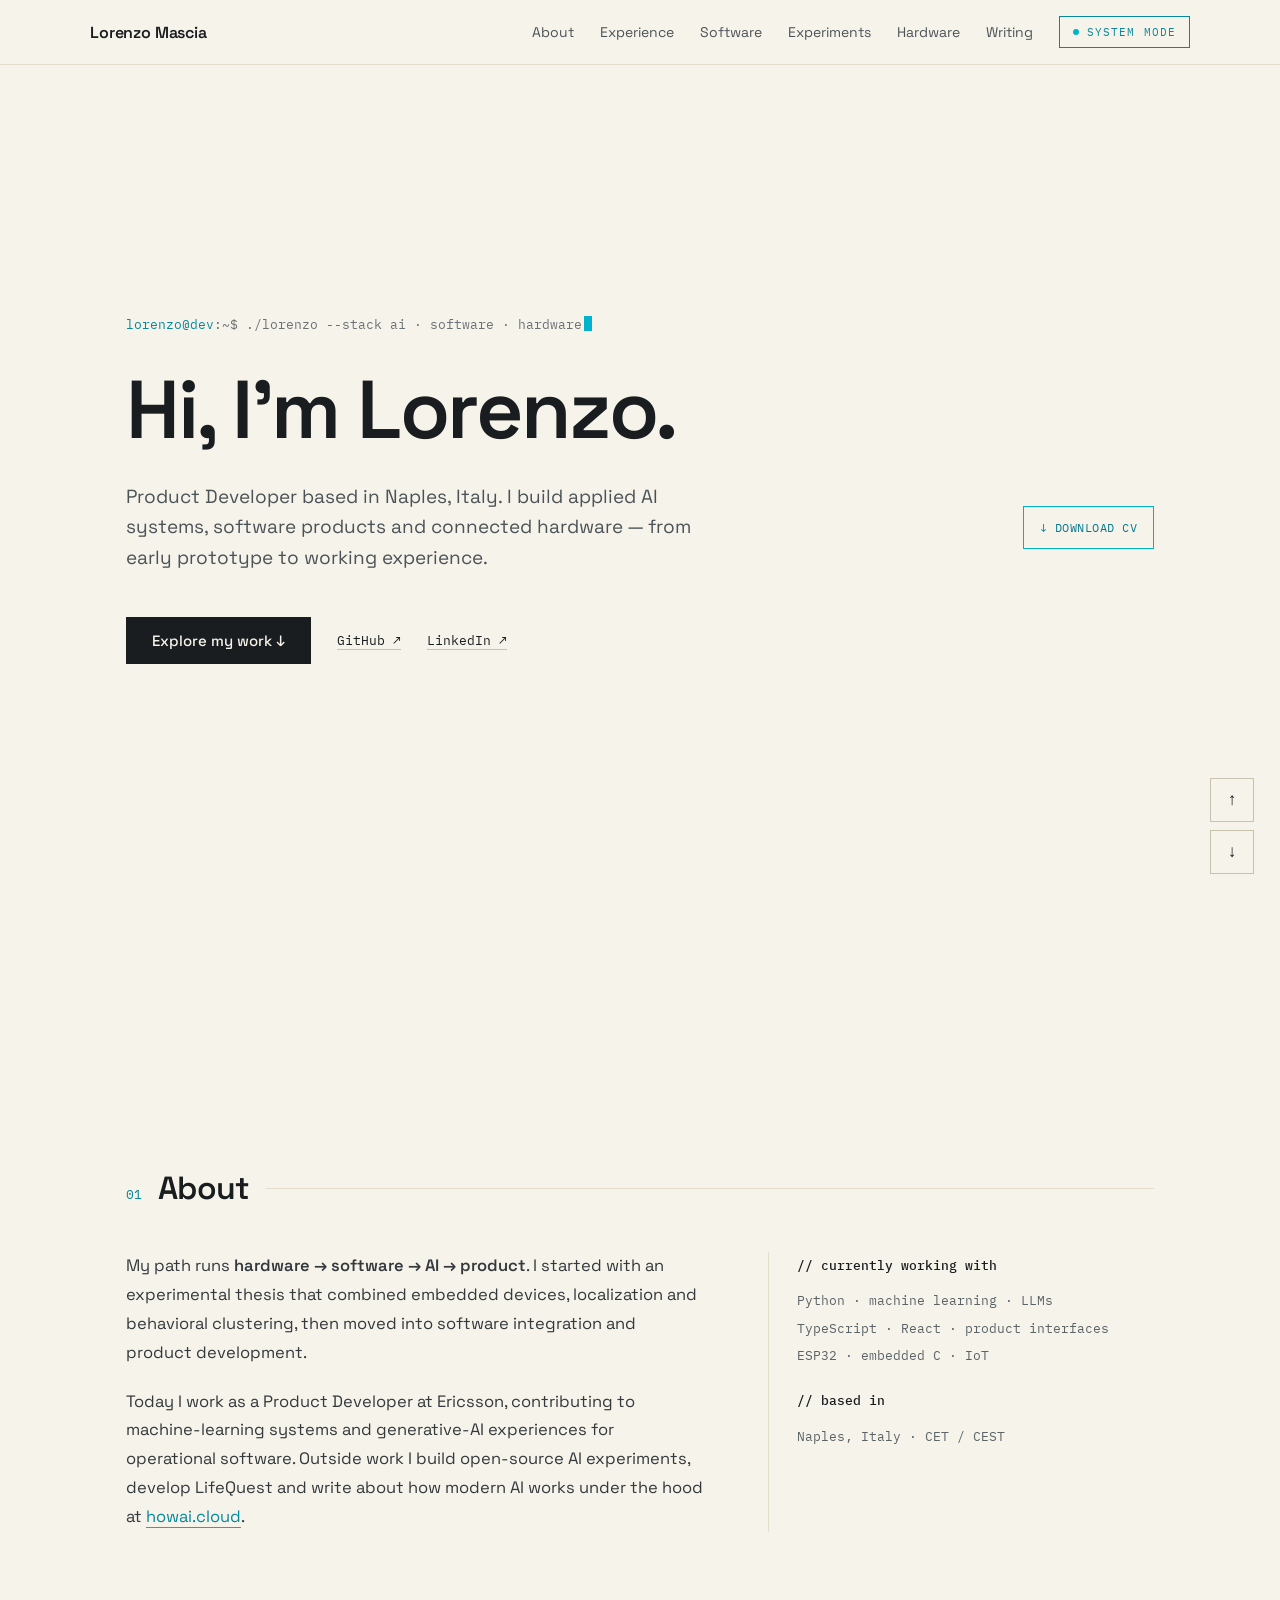
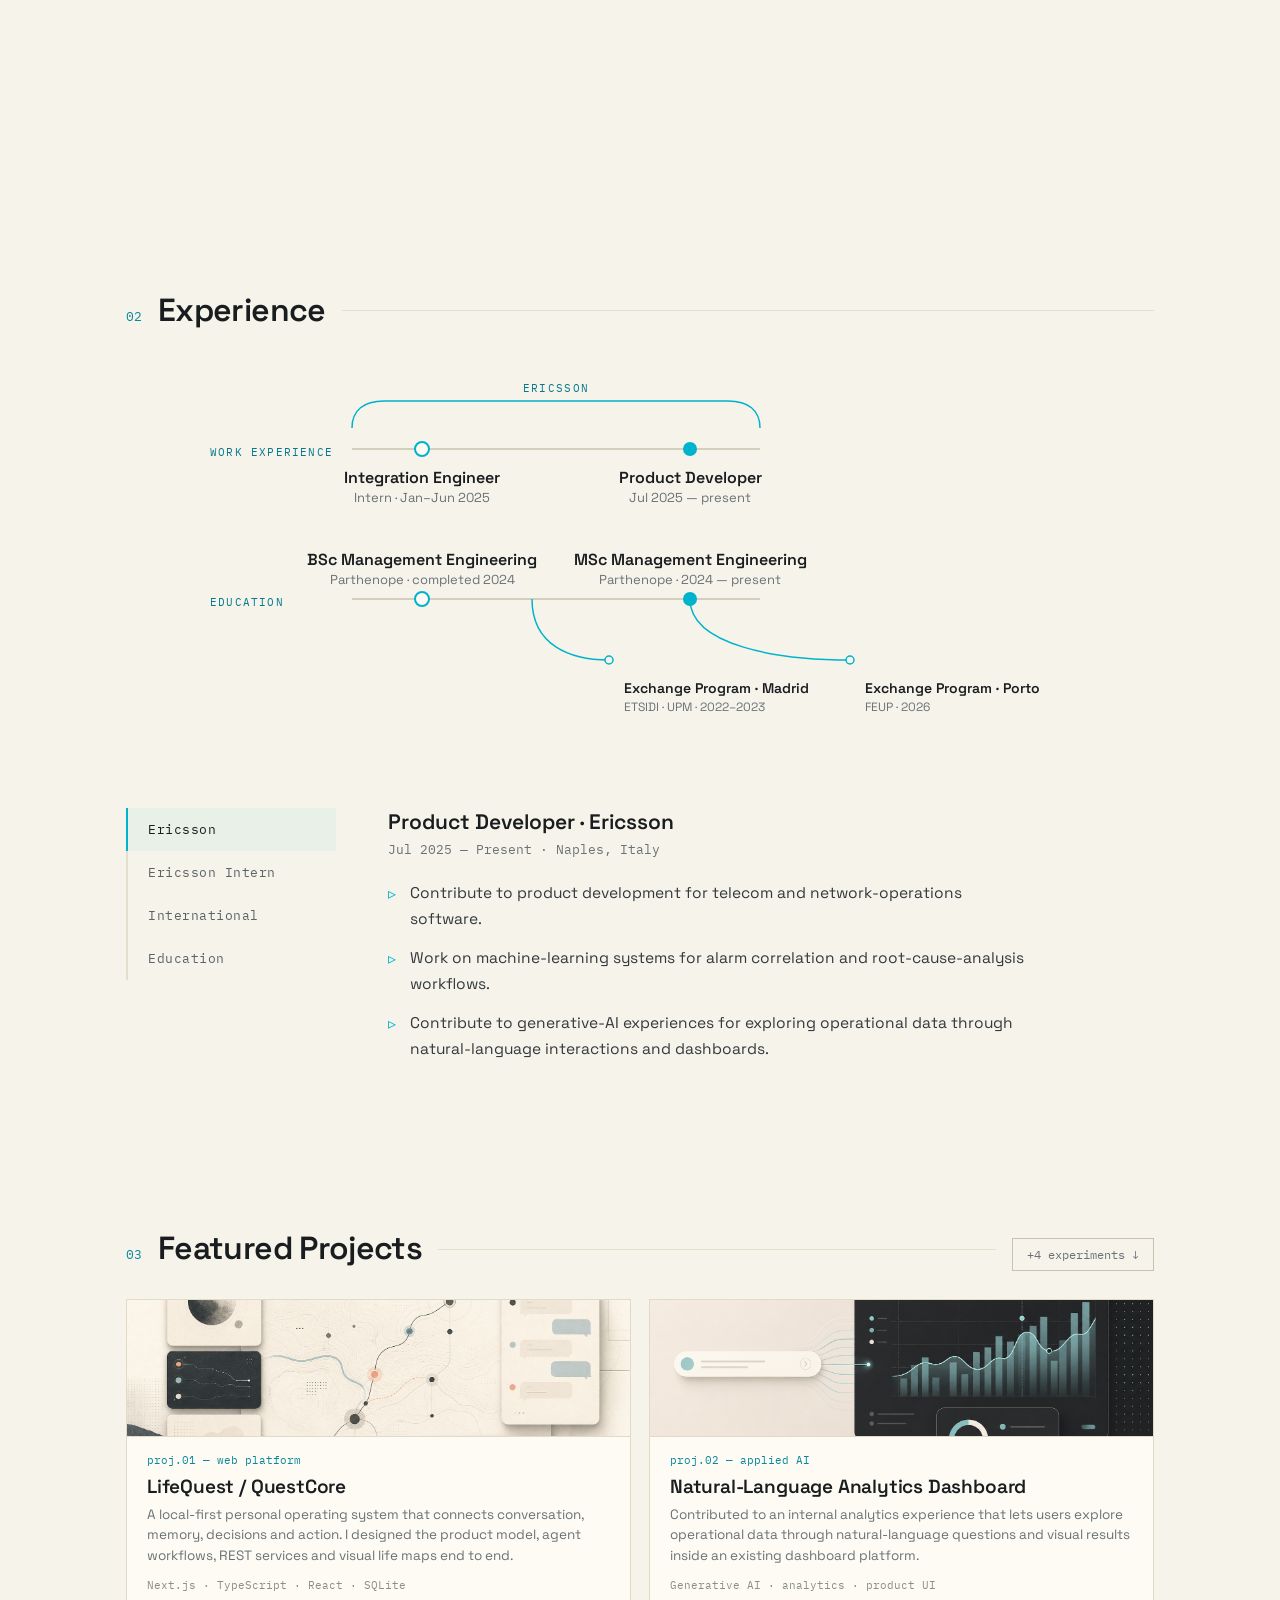
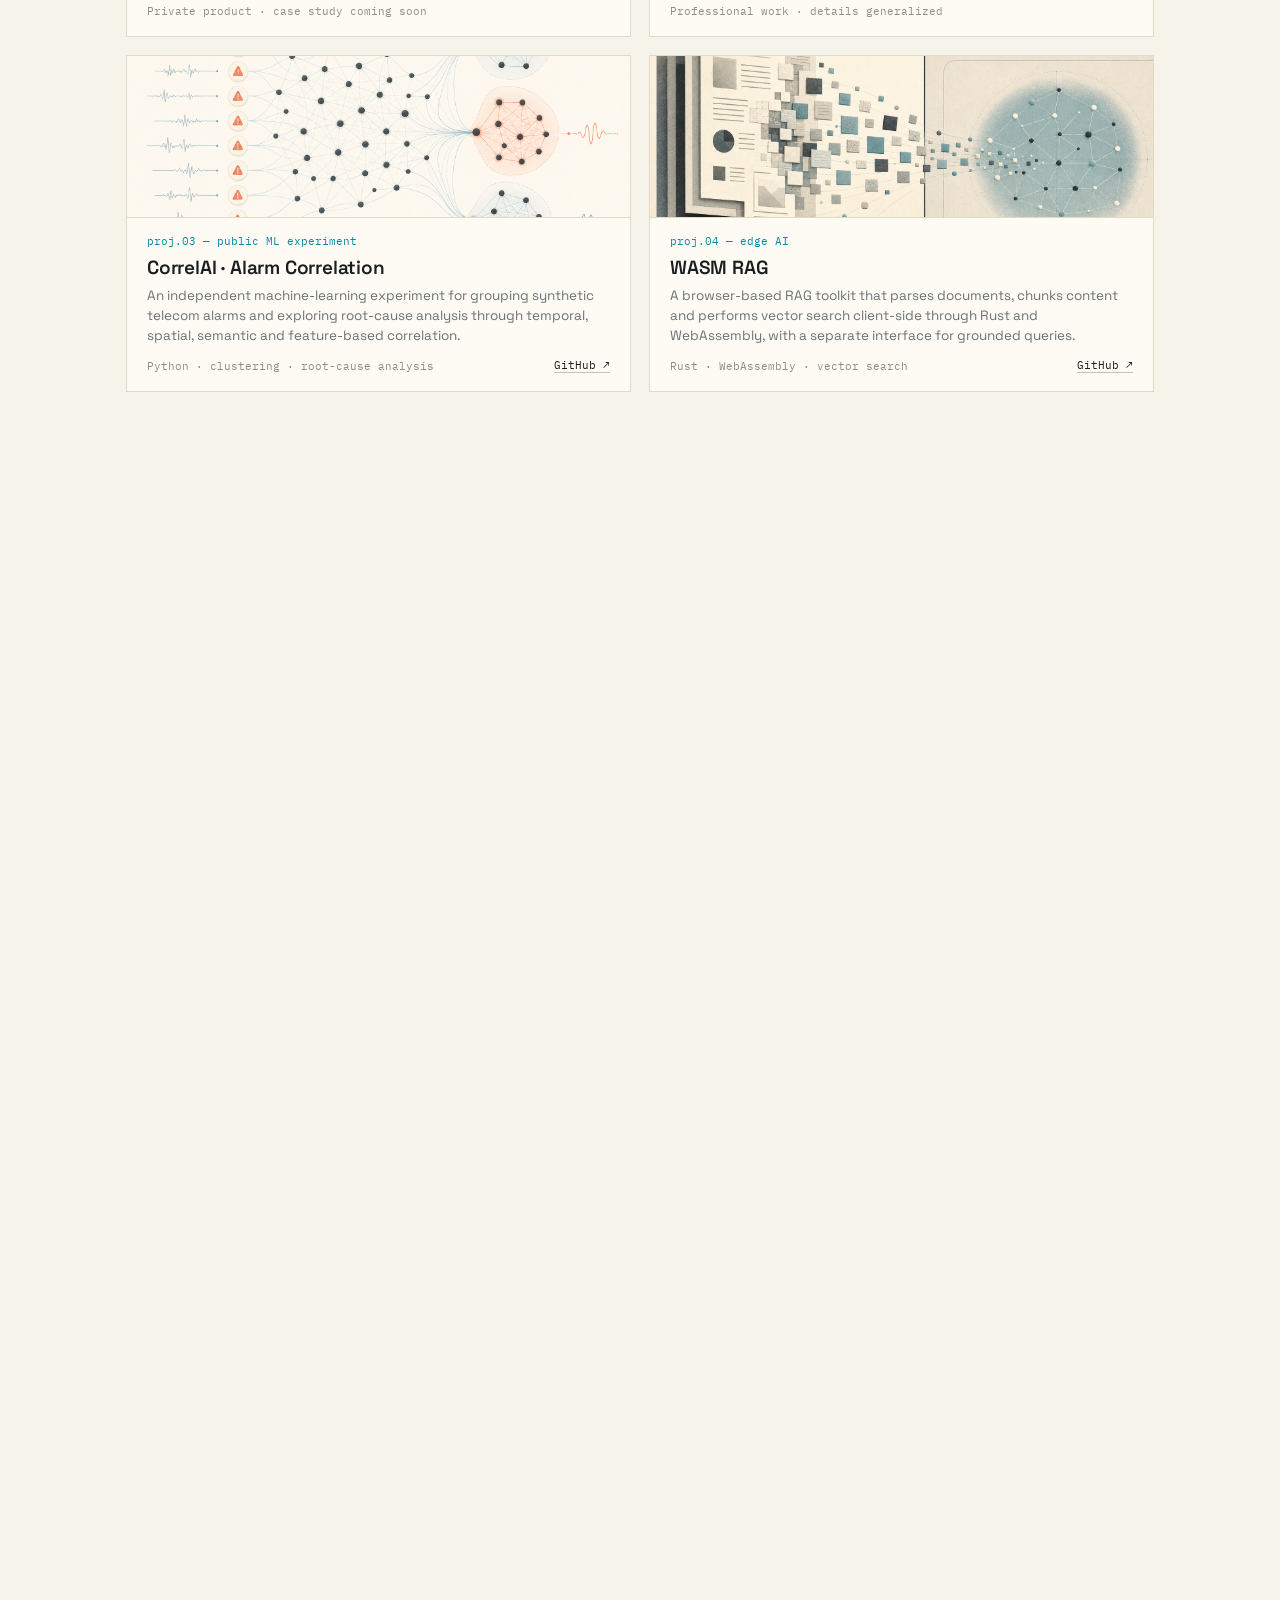
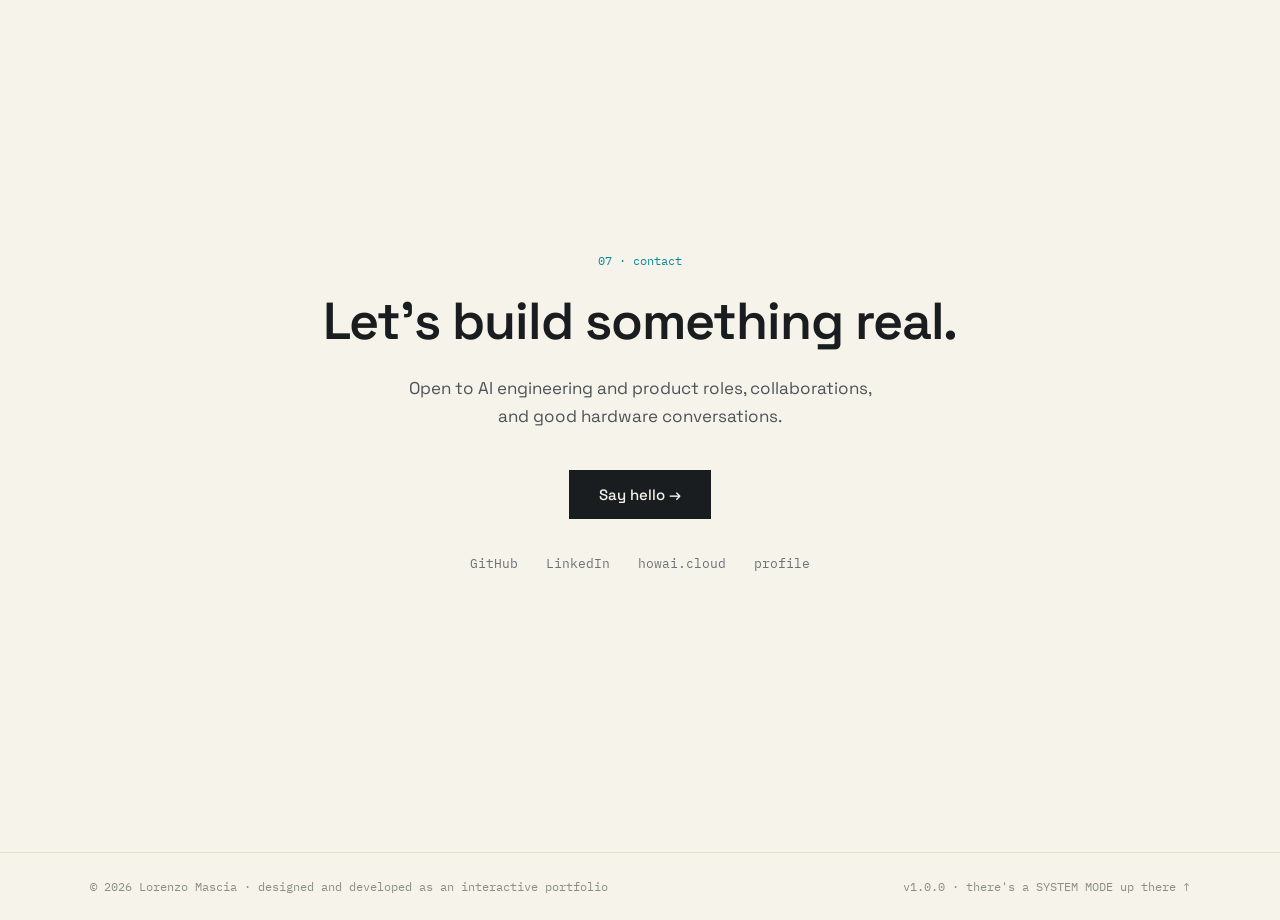
==== commit f8c23c3b: "Add dedicated indoor tracking case study" ====
--- a/index.html
+++ b/index.html
@@ -15,11 +15,20 @@
 <style>
 html { scroll-behavior: smooth; }
 body { margin: 0; background: #f6f3ea; overflow-x: hidden; }
+[hidden] { display: none !important; }
 a { color: var(--accent-text, #04788e); }
 a:hover { color: var(--accent, #00b3cc); }
 ::selection { background: rgba(0,179,204,.25); }
 @keyframes blink { 0%,49% { opacity: 1; } 50%,100% { opacity: 0; } }
 @keyframes pulse { 0% { box-shadow: 0 0 0 0 rgba(0,179,204,.55); } 70% { box-shadow: 0 0 0 8px rgba(0,179,204,0); } 100% { box-shadow: 0 0 0 0 rgba(0,179,204,0); } }
+.hw-trigger { font: inherit; color: inherit; }
+.hw-trigger:hover { border-color: var(--accent, #00b3cc) !important; }
+.hw-trigger img { transition: transform .35s cubic-bezier(.25,.7,.25,1); }
+.hw-trigger:hover img { transform: scale(1.025); }
+.hw-panel[hidden] { display: none !important; }
+.hw-case-card { transition: border-color .25s ease, transform .25s ease; }
+.hw-case-card:hover { border-color: var(--accent, #00b3cc) !important; transform: translateY(-2px); }
+.hw-case-link:focus-visible { outline: 2px solid var(--accent, #00b3cc); outline-offset: 4px; }
 @media (max-width: 800px) {
   [data-mq="navlinks"] a { display: none; }
   [data-mq="navlinks"] { gap: 12px !important; }
@@ -34,10 +43,13 @@
   [data-mq="arrows"] { right: 14px !important; bottom: 14px !important; }
   [data-mq="carousel"] button { width: 40px; }
   [data-mq="timeline-scroll"] { display: block !important; overflow-x: auto; margin-right: -22px; padding-right: 22px; scrollbar-width: thin; }
+  [data-mq="hw-project-grid"], [data-mq="hw-detail-grid"] { grid-template-columns: 1fr !important; }
+  [data-mq="hw-selector"] { grid-template-columns: 1fr 1fr !important; }
   section, header { padding-left: 22px !important; padding-right: 22px !important; }
 }
 @media (max-width: 480px) {
   [data-mq="grid2m"] { grid-template-columns: 1fr !important; }
+  [data-mq="hw-selector"], [data-mq="hw-parts"] { grid-template-columns: 1fr !important; }
 }
 </style>
 </head>
@@ -225,8 +237,126 @@
         <h2 style="margin: 0; font-size: 32px; font-weight: 600; letter-spacing: -0.02em;">Hardware</h2>
         <div style="flex: 1; height: 1px; background: #e4decd; align-self: center;"></div>
       </div>
-      <p data-reveal="true" style="margin: 0 0 20px; font-size: 16px; color: #6a7276; max-width: 720px; text-wrap: pretty;">For my bachelor's thesis in Management Engineering I designed an end-to-end indoor tracking prototype for retail environments. ESP32-based infrared nodes detected customers entering predefined store zones, sent events to a backend service and supported movement-pattern clustering and personalized notifications.</p>
-      <div data-reveal="true" style="display: flex; align-items: center; gap: 14px; flex-wrap: wrap; margin-bottom: 38px; padding: 20px 0;">
+      <article class="hw-case-card" data-reveal="true" style="position: relative; margin-top: 30px; border: 1px solid #d8d1bd; background: rgba(253,251,244,.5); cursor: pointer;">
+        <a class="hw-case-link" href="indoor-tracking.html" aria-label="Open the complete Indoor Tracking System case study" style="position: absolute; inset: 0; z-index: 5;"></a>
+        <div style="padding: 28px 30px 26px; border-bottom: 1px solid #d8d1bd; display: flex; justify-content: space-between; align-items: flex-start; gap: 24px; flex-wrap: wrap;">
+          <div>
+            <div style="font-family: 'IBM Plex Mono', monospace; font-size: 11px; color: var(--accent-text, #04788e); margin-bottom: 10px;">case.01 — connected hardware · bachelor's thesis · 2024</div>
+            <h3 style="margin: 0 0 9px; font-size: clamp(25px, 3vw, 36px); font-weight: 600; letter-spacing: -.025em;">Indoor Tracking System</h3>
+            <p style="margin: 0; max-width: 680px; color: #5b6367; font-size: 14.5px; line-height: 1.65; text-wrap: pretty;">A zone-based retail tracking prototype built as one connected system: an infrared transmitter defines the zone, a cart-mounted receiver detects entry and the software pipeline turns the event into useful information.</p>
+          </div>
+          <span style="font-family: 'IBM Plex Mono', monospace; font-size: 11px; color: #6a7276; border: 1px solid #c9c2ae; padding: 9px 12px; white-space: nowrap;">Mar–Oct 2024</span>
+        </div>
+
+        <div inert data-mq="hw-project-grid" style="display: grid; grid-template-columns: 1.35fr .65fr; min-height: 440px;">
+          <div style="padding: 30px; border-right: 1px solid #d8d1bd;">
+            <div data-mq="hw-parts" style="display: grid; grid-template-columns: 1fr 1fr; gap: 18px; height: 100%;">
+              <button class="hw-trigger" data-hw-trigger="transmitter" aria-controls="hw-transmitter" style="position: relative; overflow: hidden; min-height: 355px; padding: 0; text-align: left; cursor: pointer; border: 1px solid #e0dac7; background: #fff;">
+                <img src="assets/hw-board.png" alt="ESP32 infrared transmitter prototype" style="display: block; width: 100%; height: 270px; object-fit: contain; padding: 18px; box-sizing: border-box;">
+                <span style="display: block; border-top: 1px solid #e0dac7; padding: 16px 18px;">
+                  <span style="display: block; font-family: 'IBM Plex Mono', monospace; font-size: 10.5px; color: var(--accent-text, #04788e); margin-bottom: 5px;">01 / ceiling node</span>
+                  <strong style="display: flex; justify-content: space-between; gap: 14px; font-size: 17px; font-weight: 600;">IR Transmitter <span aria-hidden="true">↘</span></strong>
+                </span>
+              </button>
+              <button class="hw-trigger" data-hw-trigger="receiver" aria-controls="hw-receiver" style="position: relative; overflow: hidden; min-height: 355px; padding: 0; text-align: left; cursor: pointer; border: 1px solid #e0dac7; background: #fff;">
+                <img src="assets/hw-rx-board.png" alt="ESP32 infrared receiver prototype" style="display: block; width: 100%; height: 270px; object-fit: contain; padding: 18px; box-sizing: border-box;">
+                <span style="display: block; border-top: 1px solid #e0dac7; padding: 16px 18px;">
+                  <span style="display: block; font-family: 'IBM Plex Mono', monospace; font-size: 10.5px; color: var(--accent-text, #04788e); margin-bottom: 5px;">02 / cart node</span>
+                  <strong style="display: flex; justify-content: space-between; gap: 14px; font-size: 17px; font-weight: 600;">IR Receiver <span aria-hidden="true">↘</span></strong>
+                </span>
+              </button>
+            </div>
+          </div>
+
+          <div style="padding: 30px; display: flex; flex-direction: column; justify-content: space-between; gap: 28px;">
+            <div>
+              <div style="font-family: 'IBM Plex Mono', monospace; font-size: 11px; color: #8b8f83; margin-bottom: 14px;">// one project · two physical nodes</div>
+              <p style="margin: 0 0 18px; font-size: 17px; line-height: 1.55; color: #33393c;">I designed the infrared pipeline, embedded firmware, modular architecture, hardware schematics, prototypes and custom 3D-printed enclosures.</p>
+              <p style="margin: 0; font-size: 13.5px; line-height: 1.65; color: #6a7276;">Select the system or either device to inspect how the parts connect and how each prototype was built.</p>
+            </div>
+            <button class="hw-trigger" data-hw-trigger="system" aria-controls="hw-system" style="width: 100%; padding: 14px 16px; cursor: pointer; border: 1px solid var(--accent, #00b3cc); background: transparent; color: var(--accent-text, #04788e); font-family: 'IBM Plex Mono', monospace; font-size: 11.5px; text-align: left; display: flex; justify-content: space-between; gap: 14px;">
+              <span>OPEN FULL CASE STUDY</span><span aria-hidden="true">↗</span>
+            </button>
+          </div>
+        </div>
+
+        <div hidden aria-hidden="true" data-mq="hw-selector" role="tablist" aria-label="Indoor Tracking System details" style="display: grid; grid-template-columns: repeat(3, 1fr); border-top: 1px solid #d8d1bd; border-bottom: 1px solid #d8d1bd;">
+          <button class="hw-trigger" data-hw-trigger="system" data-hw-tab="true" role="tab" aria-selected="true" aria-controls="hw-system" style="padding: 17px 20px; border: 0; border-right: 1px solid #d8d1bd; background: rgba(0,179,204,.07); cursor: pointer; text-align: left; font-family: 'IBM Plex Mono', monospace; font-size: 11.5px;"><span style="color: var(--accent-text, #04788e); margin-right: 8px;">01</span>System schema</button>
+          <button class="hw-trigger" data-hw-trigger="transmitter" data-hw-tab="true" role="tab" aria-selected="false" aria-controls="hw-transmitter" style="padding: 17px 20px; border: 0; border-right: 1px solid #d8d1bd; background: transparent; cursor: pointer; text-align: left; font-family: 'IBM Plex Mono', monospace; font-size: 11.5px;"><span style="color: var(--accent-text, #04788e); margin-right: 8px;">02</span>Transmitter</button>
+          <button class="hw-trigger" data-hw-trigger="receiver" data-hw-tab="true" role="tab" aria-selected="false" aria-controls="hw-receiver" style="padding: 17px 20px; border: 0; background: transparent; cursor: pointer; text-align: left; font-family: 'IBM Plex Mono', monospace; font-size: 11.5px;"><span style="color: var(--accent-text, #04788e); margin-right: 8px;">03</span>Receiver</button>
+        </div>
+
+        <div id="hwDetailArea" hidden aria-hidden="true" aria-live="polite">
+          <section class="hw-panel" id="hw-system" data-hw-panel="system" role="tabpanel" style="padding: 30px;">
+            <div data-mq="hw-detail-grid" style="display: grid; grid-template-columns: .9fr 1.1fr; gap: 42px; align-items: center;">
+              <figure style="margin: 0; border: 1px solid #e0dac7; background: #fff; padding: 18px;">
+                <img src="assets/sketch-schematic.png" alt="Indoor Tracking System schematic showing transmitter, receiver, server and notification" style="display: block; width: 100%; height: 390px; object-fit: contain;">
+                <figcaption style="font-family: 'IBM Plex Mono', monospace; font-size: 10.5px; color: #8b8f83; margin-top: 12px;">fig.01 — original system schematic</figcaption>
+              </figure>
+              <div>
+                <div style="font-family: 'IBM Plex Mono', monospace; font-size: 11px; color: var(--accent-text, #04788e); margin-bottom: 12px;">SYSTEM / END-TO-END FLOW</div>
+                <h4 style="margin: 0 0 14px; font-size: 25px; font-weight: 600;">From a physical zone to a digital event</h4>
+                <p style="margin: 0 0 24px; font-size: 15px; line-height: 1.7; color: #5b6367;">The ceiling transmitter emits a coded infrared beacon over a predefined area. When the receiver on the shopping cart enters that area, it detects the beacon, timestamps the event and sends it over Wi-Fi. The backend can then associate the event with a zone and support notifications and movement-pattern analysis.</p>
+                <div style="display: grid; gap: 10px; font-family: 'IBM Plex Mono', monospace; font-size: 11.5px; color: #33393c;">
+                  <div style="display: grid; grid-template-columns: 26px 1fr; gap: 12px; padding-top: 10px; border-top: 1px solid #e4decd;"><span style="color: var(--accent-text, #04788e);">01</span><span>Transmitter defines the infrared zone</span></div>
+                  <div style="display: grid; grid-template-columns: 26px 1fr; gap: 12px; padding-top: 10px; border-top: 1px solid #e4decd;"><span style="color: var(--accent-text, #04788e);">02</span><span>Receiver detects entry and sends an event</span></div>
+                  <div style="display: grid; grid-template-columns: 26px 1fr; gap: 12px; padding-top: 10px; border-top: 1px solid #e4decd;"><span style="color: var(--accent-text, #04788e);">03</span><span>Backend supports notification and analysis workflows</span></div>
+                </div>
+              </div>
+            </div>
+          </section>
+
+          <section class="hw-panel" id="hw-transmitter" data-hw-panel="transmitter" role="tabpanel" hidden style="padding: 30px;">
+            <div data-mq="hw-detail-grid" style="display: grid; grid-template-columns: 1.1fr .9fr; gap: 42px; align-items: start;">
+              <div>
+                <figure style="margin: 0 0 16px; border: 1px solid #e0dac7; background: #fff; padding: 18px;"><img src="assets/hw-board.png" alt="IR transmitter board in detail" style="display: block; width: 100%; height: 330px; object-fit: contain;"><figcaption style="font-family: 'IBM Plex Mono', monospace; font-size: 10.5px; color: #8b8f83; margin-top: 10px;">prototype — ESP32 transmitter on perfboard</figcaption></figure>
+                <div data-mq="hw-parts" style="display: grid; grid-template-columns: 1fr 1fr; gap: 16px;">
+                  <figure style="margin: 0; border: 1px solid #e0dac7; background: #fff; padding: 12px;"><img src="assets/hw-enclosure.png" alt="3D-printed transmitter enclosure" style="display: block; width: 100%; height: 150px; object-fit: contain;"><figcaption style="font-family: 'IBM Plex Mono', monospace; font-size: 10px; color: #8b8f83; margin-top: 8px;">custom FDM enclosure</figcaption></figure>
+                  <figure style="margin: 0; border: 1px solid #e0dac7; background: #fff; padding: 12px;"><img src="assets/sketch-transmitter.png" alt="Early transmitter enclosure sketch" style="display: block; width: 100%; height: 150px; object-fit: contain;"><figcaption style="font-family: 'IBM Plex Mono', monospace; font-size: 10px; color: #8b8f83; margin-top: 8px;">first enclosure sketch</figcaption></figure>
+                </div>
+              </div>
+              <div>
+                <div style="font-family: 'IBM Plex Mono', monospace; font-size: 11px; color: var(--accent-text, #04788e); margin-bottom: 12px;">NODE 01 / TRANSMITTER</div>
+                <h4 style="margin: 0 0 14px; font-size: 25px; font-weight: 600;">The invisible boundary</h4>
+                <p style="margin: 0 0 14px; font-size: 15px; line-height: 1.7; color: #33393c;">Mounted on the ceiling, the transmitter floods a cone-shaped zone with a coded 940nm infrared beacon.</p>
+                <p style="margin: 0 0 24px; font-size: 14px; line-height: 1.7; color: #6a7276;">I designed the circuit and driver stage on perfboard, wrote the embedded beacon-control firmware and developed the custom 3D-printed enclosure.</p>
+                <div style="font-family: 'IBM Plex Mono', monospace; font-size: 11.5px; line-height: 1.6; border-top: 1px solid #e4decd;">
+                  <div style="display: grid; grid-template-columns: 88px 1fr; gap: 12px; padding: 10px 0; border-bottom: 1px solid #e4decd;"><span style="color: #8b8f83;">mcu</span><span>ESP32-WROOM-32</span></div>
+                  <div style="display: grid; grid-template-columns: 88px 1fr; gap: 12px; padding: 10px 0; border-bottom: 1px solid #e4decd;"><span style="color: #8b8f83;">driver</span><span>2N2222 NPN + current-limiting resistor</span></div>
+                  <div style="display: grid; grid-template-columns: 88px 1fr; gap: 12px; padding: 10px 0; border-bottom: 1px solid #e4decd;"><span style="color: #8b8f83;">emitter</span><span>940nm IR LED</span></div>
+                  <div style="display: grid; grid-template-columns: 88px 1fr; gap: 12px; padding: 10px 0; border-bottom: 1px solid #e4decd;"><span style="color: #8b8f83;">enclosure</span><span>Custom FDM 3D print</span></div>
+                </div>
+              </div>
+            </div>
+          </section>
+
+          <section class="hw-panel" id="hw-receiver" data-hw-panel="receiver" role="tabpanel" hidden style="padding: 30px;">
+            <div data-mq="hw-detail-grid" style="display: grid; grid-template-columns: 1.1fr .9fr; gap: 42px; align-items: start;">
+              <div>
+                <figure style="margin: 0 0 16px; border: 1px solid #e0dac7; background: #fff; padding: 18px;"><img src="assets/hw-rx-board.png" alt="IR receiver board in detail" style="display: block; width: 100%; height: 330px; object-fit: contain;"><figcaption style="font-family: 'IBM Plex Mono', monospace; font-size: 10.5px; color: #8b8f83; margin-top: 10px;">prototype — wireless ESP32 receiver</figcaption></figure>
+                <div data-mq="hw-parts" style="display: grid; grid-template-columns: 1fr 1fr; gap: 16px;">
+                  <figure style="margin: 0; border: 1px solid #e0dac7; background: #fff; padding: 12px;"><img src="assets/hw-rx-enclosure.png" alt="Receiver enclosure with internal battery" style="display: block; width: 100%; height: 150px; object-fit: contain;"><figcaption style="font-family: 'IBM Plex Mono', monospace; font-size: 10px; color: #8b8f83; margin-top: 8px;">battery and hook-on enclosure</figcaption></figure>
+                  <figure style="margin: 0; border: 1px solid #e0dac7; background: #fff; padding: 12px;"><img src="assets/sketch-receiver.png" alt="Early receiver enclosure sketch" style="display: block; width: 100%; height: 150px; object-fit: contain;"><figcaption style="font-family: 'IBM Plex Mono', monospace; font-size: 10px; color: #8b8f83; margin-top: 8px;">first receiver sketch</figcaption></figure>
+                </div>
+              </div>
+              <div>
+                <div style="font-family: 'IBM Plex Mono', monospace; font-size: 11px; color: var(--accent-text, #04788e); margin-bottom: 12px;">NODE 02 / RECEIVER</div>
+                <h4 style="margin: 0 0 14px; font-size: 25px; font-weight: 600;">The mobile sensing node</h4>
+                <p style="margin: 0 0 14px; font-size: 15px; line-height: 1.7; color: #33393c;">Attached to the shopping cart, the receiver detects the infrared beacon when it crosses into a tracked zone, timestamps the event and sends it over Wi-Fi.</p>
+                <p style="margin: 0 0 24px; font-size: 14px; line-height: 1.7; color: #6a7276;">I designed the sensing and power circuit, battery supply, embedded firmware and uplink, plus the hooked enclosure used to mount the node to the cart.</p>
+                <div style="font-family: 'IBM Plex Mono', monospace; font-size: 11.5px; line-height: 1.6; border-top: 1px solid #e4decd;">
+                  <div style="display: grid; grid-template-columns: 88px 1fr; gap: 12px; padding: 10px 0; border-bottom: 1px solid #e4decd;"><span style="color: #8b8f83;">mcu</span><span>ESP32-WROOM-32</span></div>
+                  <div style="display: grid; grid-template-columns: 88px 1fr; gap: 12px; padding: 10px 0; border-bottom: 1px solid #e4decd;"><span style="color: #8b8f83;">sensor</span><span>38kHz infrared receiver module</span></div>
+                  <div style="display: grid; grid-template-columns: 88px 1fr; gap: 12px; padding: 10px 0; border-bottom: 1px solid #e4decd;"><span style="color: #8b8f83;">power</span><span>Li-ion cell + rocker switch</span></div>
+                  <div style="display: grid; grid-template-columns: 88px 1fr; gap: 12px; padding: 10px 0; border-bottom: 1px solid #e4decd;"><span style="color: #8b8f83;">uplink</span><span>Wi-Fi → backend event</span></div>
+                </div>
+              </div>
+            </div>
+          </section>
+        </div>
+      </article>
+
+      <div aria-hidden="true" hidden data-reveal="true" style="display: flex; align-items: center; gap: 14px; flex-wrap: wrap; margin-bottom: 38px; padding: 20px 0;">
         <div style="border: 1px solid #c9c2ae; padding: 10px 16px; text-align: center;"><div style="font-family: 'IBM Plex Mono', monospace; font-size: 12px; font-weight: 500;">TRANSMITTER</div><div style="font-family: 'IBM Plex Mono', monospace; font-size: 10.5px; color: #8b8f83;">ceiling</div></div>
         <div style="text-align: center;"><div style="font-family: 'IBM Plex Mono', monospace; font-size: 10.5px; color: #8b8f83;">ir beacon</div><div style="font-family: 'IBM Plex Mono', monospace; font-size: 13px; color: var(--accent-text, #04788e);">──▸</div></div>
         <div style="border: 1px solid #c9c2ae; padding: 10px 16px; text-align: center;"><div style="font-family: 'IBM Plex Mono', monospace; font-size: 12px; font-weight: 500;">RECEIVER</div><div style="font-family: 'IBM Plex Mono', monospace; font-size: 10.5px; color: #8b8f83;">on the cart</div></div>
@@ -235,7 +365,7 @@
         <div style="text-align: center;"><div style="font-family: 'IBM Plex Mono', monospace; font-size: 10.5px; color: #8b8f83;">push</div><div style="font-family: 'IBM Plex Mono', monospace; font-size: 13px; color: var(--accent-text, #04788e);">──▸</div></div>
         <div style="border: 1px solid #c9c2ae; padding: 10px 16px; text-align: center;"><div style="font-family: 'IBM Plex Mono', monospace; font-size: 12px; font-weight: 500;">SMARTPHONE</div><div style="font-family: 'IBM Plex Mono', monospace; font-size: 10.5px; color: #8b8f83;">notification</div></div>
       </div>
-      <div data-reveal="true">
+      <div aria-hidden="true" hidden data-reveal="true">
       <div data-mq="carousel" style="display: flex; justify-content: flex-end; align-items: center; gap: 12px; margin-bottom: 26px;">
         <span id="hwCounter" style="font-family: 'IBM Plex Mono', monospace; font-size: 12px; color: #8b8f83; margin-right: 8px;">01 / 03</span>
         <button id="hwPrev" style="font-family: 'IBM Plex Mono', monospace; font-size: 14px; color: #191d1f; background: transparent; border: 1px solid #c9c2ae; padding: 8px 16px; cursor: pointer; transition: all .2s;" style-hover="border: 1px solid var(--accent, #00b3cc); color: var(--accent-text, #04788e);">←</button>
@@ -475,7 +605,7 @@
  * Portfolio.dc.html — standalone implementation.
  * Ports the Claude Design Compiler component (DCLogic) to vanilla JS:
  * accent theming, typed terminal, scroll reveal, magnet buttons,
- * style-hover, experience tabs, hardware carousel, and SYSTEM MODE graph.
+ * style-hover, experience tabs, hardware case-study controls, and SYSTEM MODE graph.
  */
 (function () {
   // ---- props (from the design's data-props defaults) ----
@@ -639,57 +769,32 @@
   }
   setTab(0);
 
-  // ---- hardware carousel ----
-  var hwSlide = 0;
-  var slides = document.querySelectorAll('.hw-slide');
-  var hwCounter = document.getElementById('hwCounter');
-
-  function hwSlideStyle(idx) {
-    var d = (idx - hwSlide + 3) % 3;
-    var s = {
-      top: '0',
-      width: 'min(1000px, 86vw)',
-      left: '50%',
-      background: 'transparent',
-      transition: 'transform .6s cubic-bezier(.25,.7,.25,1), opacity .6s ease'
-    };
-    if (d === 0) {
-      s.position = 'relative'; s.transform = 'translateX(-50%)'; s.opacity = '1'; s.zIndex = '3'; s.cursor = 'default';
-    } else {
-      s.position = 'absolute';
-      s.transform = 'translateX(' + (d === 1 ? '62%' : '-162%') + ') scale(.88)';
-      s.opacity = '.35'; s.zIndex = '1'; s.cursor = 'pointer';
-    }
-    return s;
+  // ---- interactive hardware case study ----
+  var hwTriggers = document.querySelectorAll('[data-hw-trigger]');
+  var hwPanels = document.querySelectorAll('[data-hw-panel]');
+
+  function setHardwareView(view) {
+    hwPanels.forEach(function (panel) {
+      panel.hidden = panel.getAttribute('data-hw-panel') !== view;
+    });
+    hwTriggers.forEach(function (trigger) {
+      var active = trigger.getAttribute('data-hw-trigger') === view;
+      trigger.setAttribute('aria-selected', active ? 'true' : 'false');
+      if (trigger.hasAttribute('data-hw-tab')) {
+        trigger.style.background = active ? 'rgba(0,179,204,.07)' : 'transparent';
+        trigger.style.color = active ? '#191d1f' : '#5b6367';
+      } else {
+        trigger.style.borderColor = active ? 'var(--accent, #00b3cc)' : '#e0dac7';
+      }
+    });
   }
 
-  function applyHwStyles() {
-    slides.forEach(function (el, idx) {
-      var s = hwSlideStyle(idx);
-      for (var k in s) el.style[k] = s[k];
-    });
-    hwCounter.textContent = '0' + (hwSlide + 1) + ' / 03';
-  }
-
-  slides.forEach(function (el, idx) {
-    el.addEventListener('click', function (e) {
-      if (hwSlide !== idx) { e.preventDefault(); e.stopPropagation(); hwSlide = idx; applyHwStyles(); }
+  hwTriggers.forEach(function (trigger) {
+    trigger.addEventListener('click', function () {
+      setHardwareView(trigger.getAttribute('data-hw-trigger'));
     });
   });
-  document.getElementById('hwPrev').addEventListener('click', function () { hwSlide = (hwSlide + 2) % 3; applyHwStyles(); });
-  document.getElementById('hwNext').addEventListener('click', function () { hwSlide = (hwSlide + 1) % 3; applyHwStyles(); });
-  applyHwStyles();
-
-  // hover-to-inspect pins
-  function wireInspect(boardId, pinsId, hintId) {
-    var board = document.getElementById(boardId);
-    var pins = document.getElementById(pinsId);
-    var hint = document.getElementById(hintId);
-    board.addEventListener('mouseenter', function () { pins.style.opacity = '1'; hint.style.opacity = '0'; });
-    board.addEventListener('mouseleave', function () { pins.style.opacity = '0'; hint.style.opacity = '1'; });
-  }
-  wireInspect('hwBoard1', 'hwPins1', 'hwHint1');
-  wireInspect('hwBoard2', 'hwPins2', 'hwHint2');
+  setHardwareView('system');
 
   // ---- section step navigation ----
   var sectionIds = ['top', 'about', 'experience', 'software', 'hardware', 'experiments', 'writing', 'contact'];
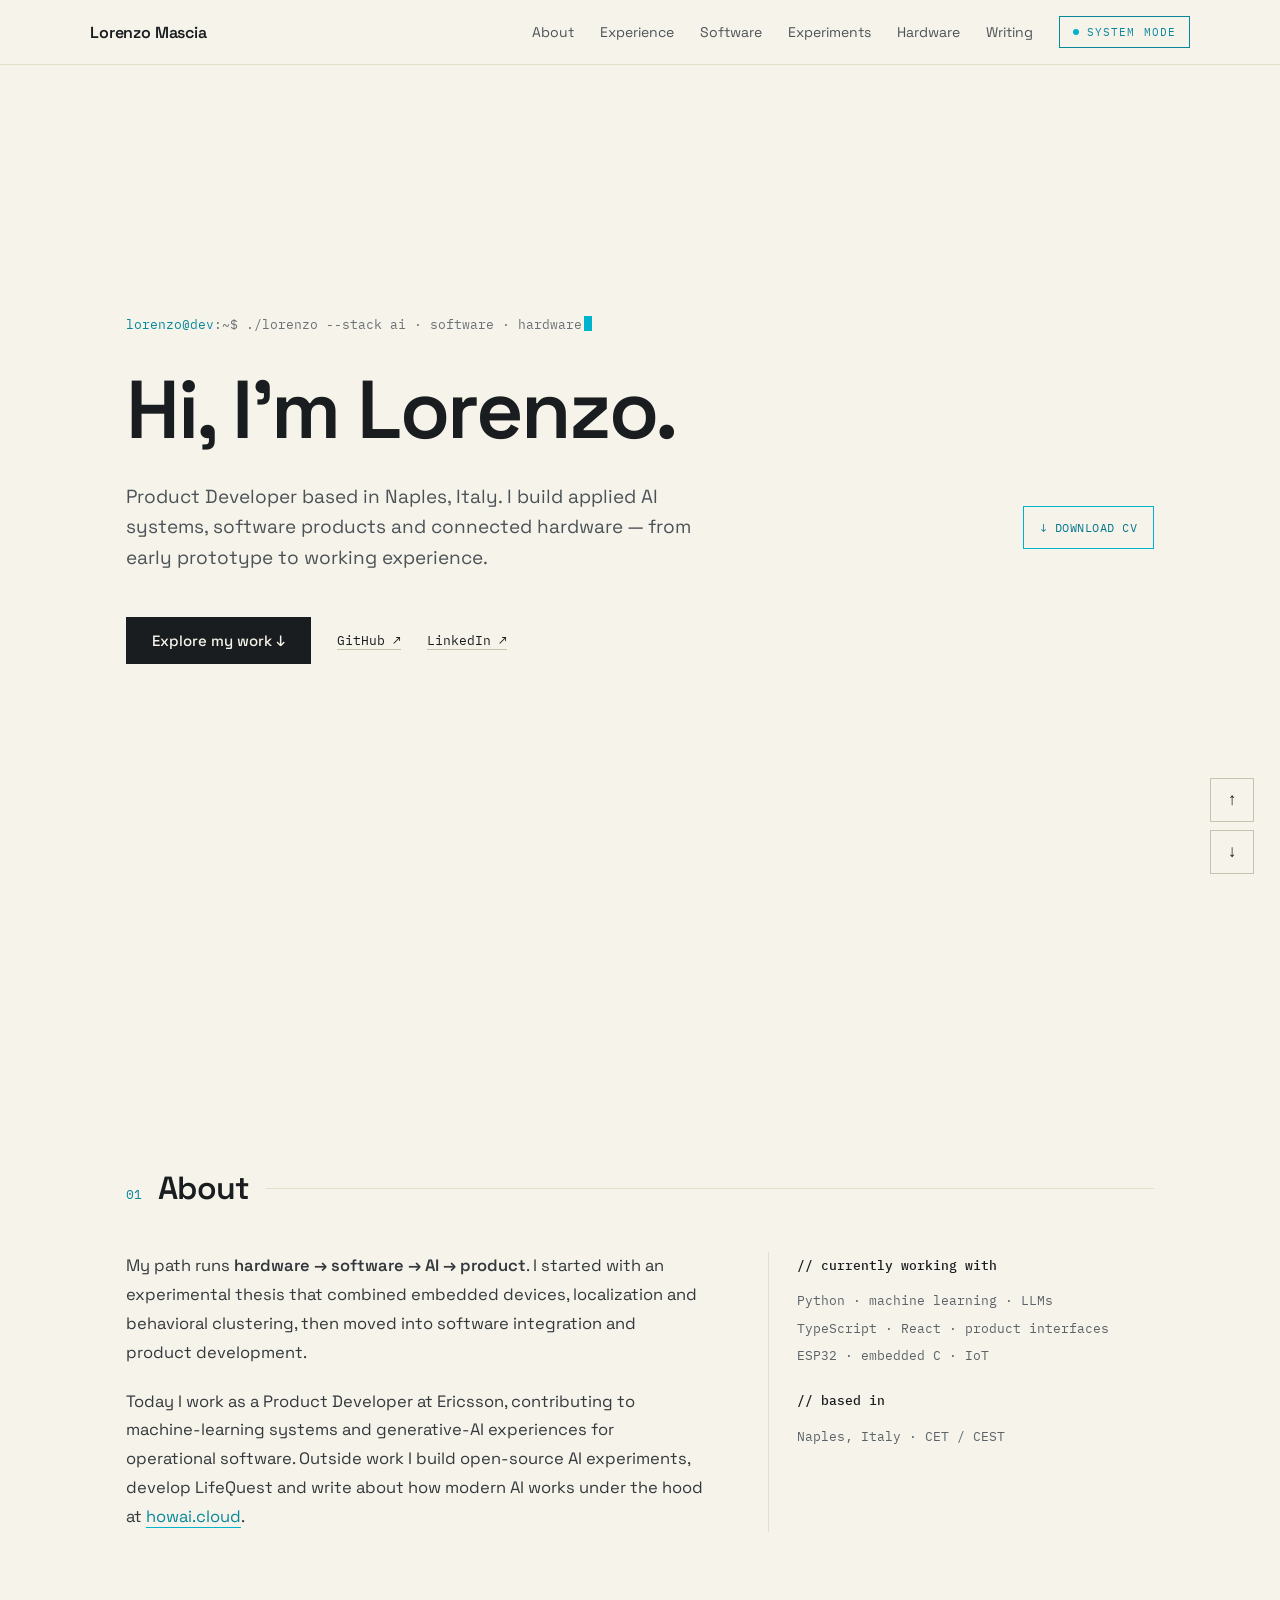
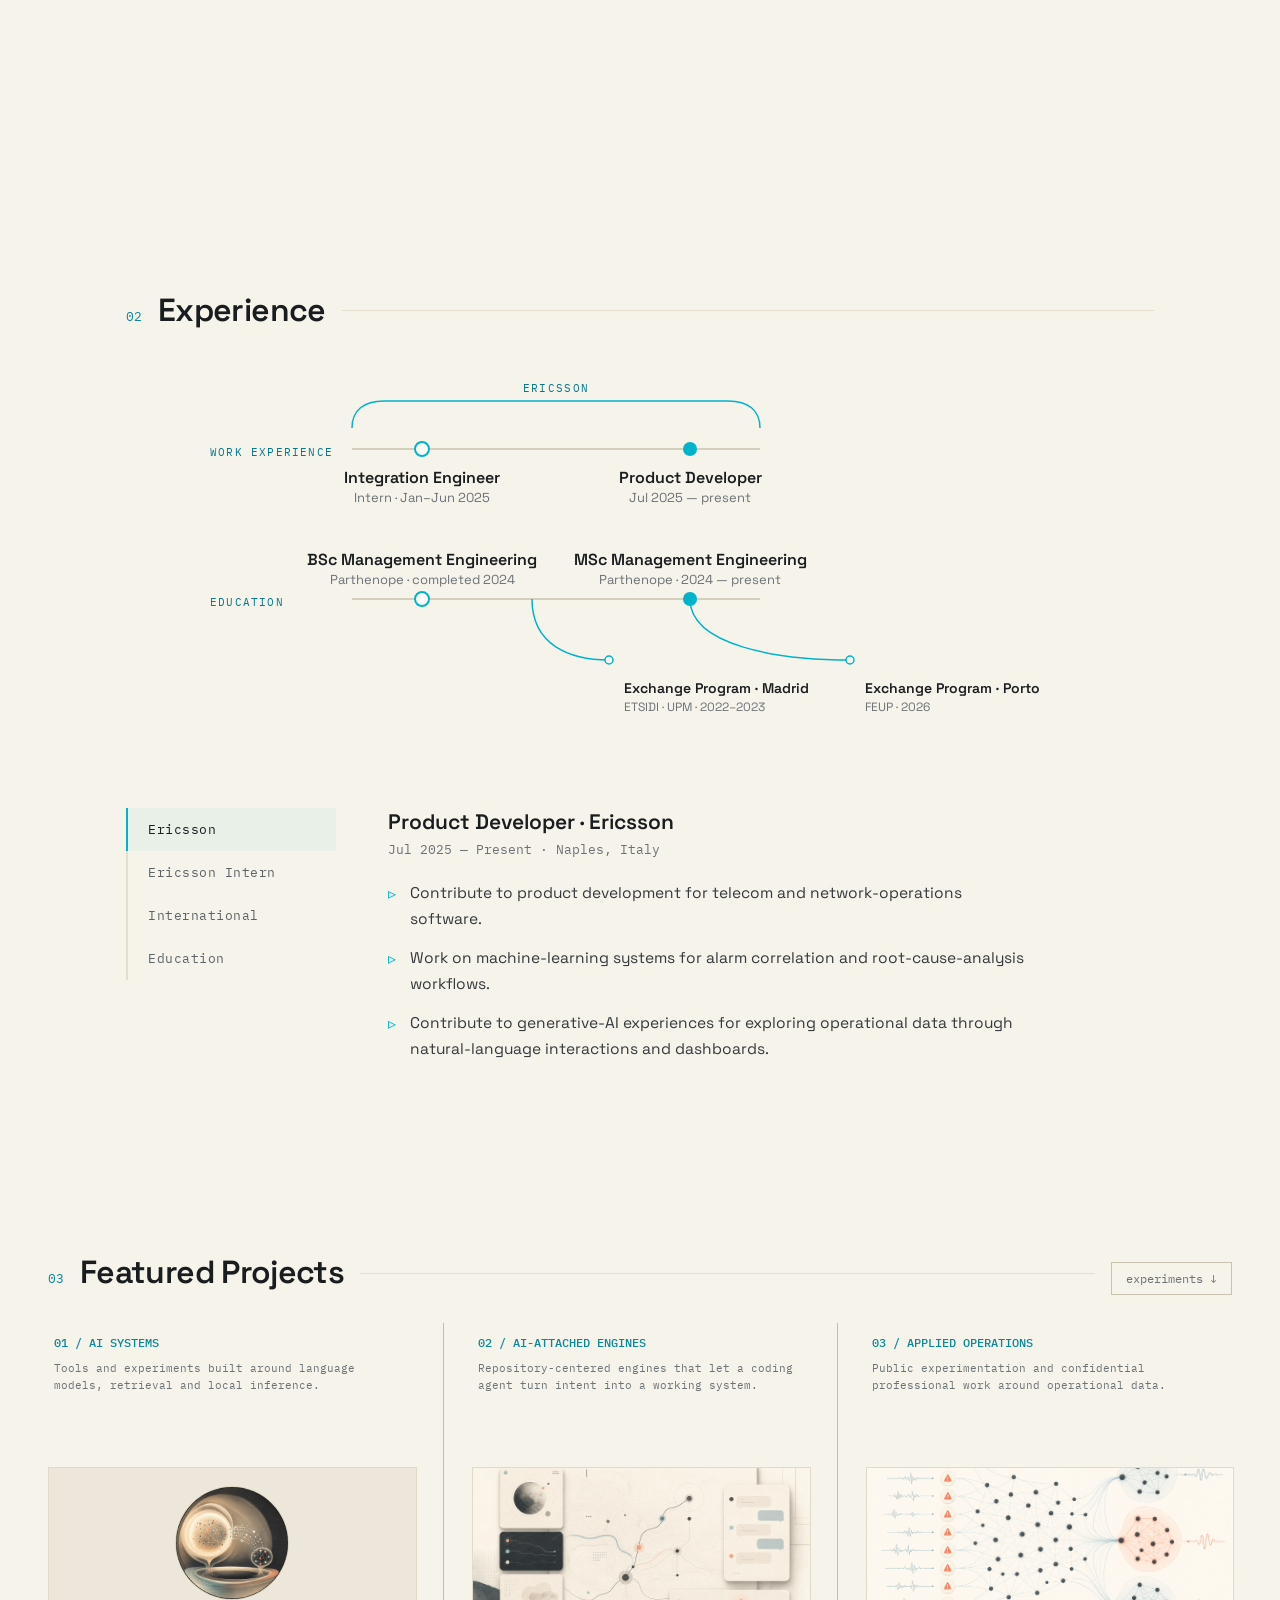
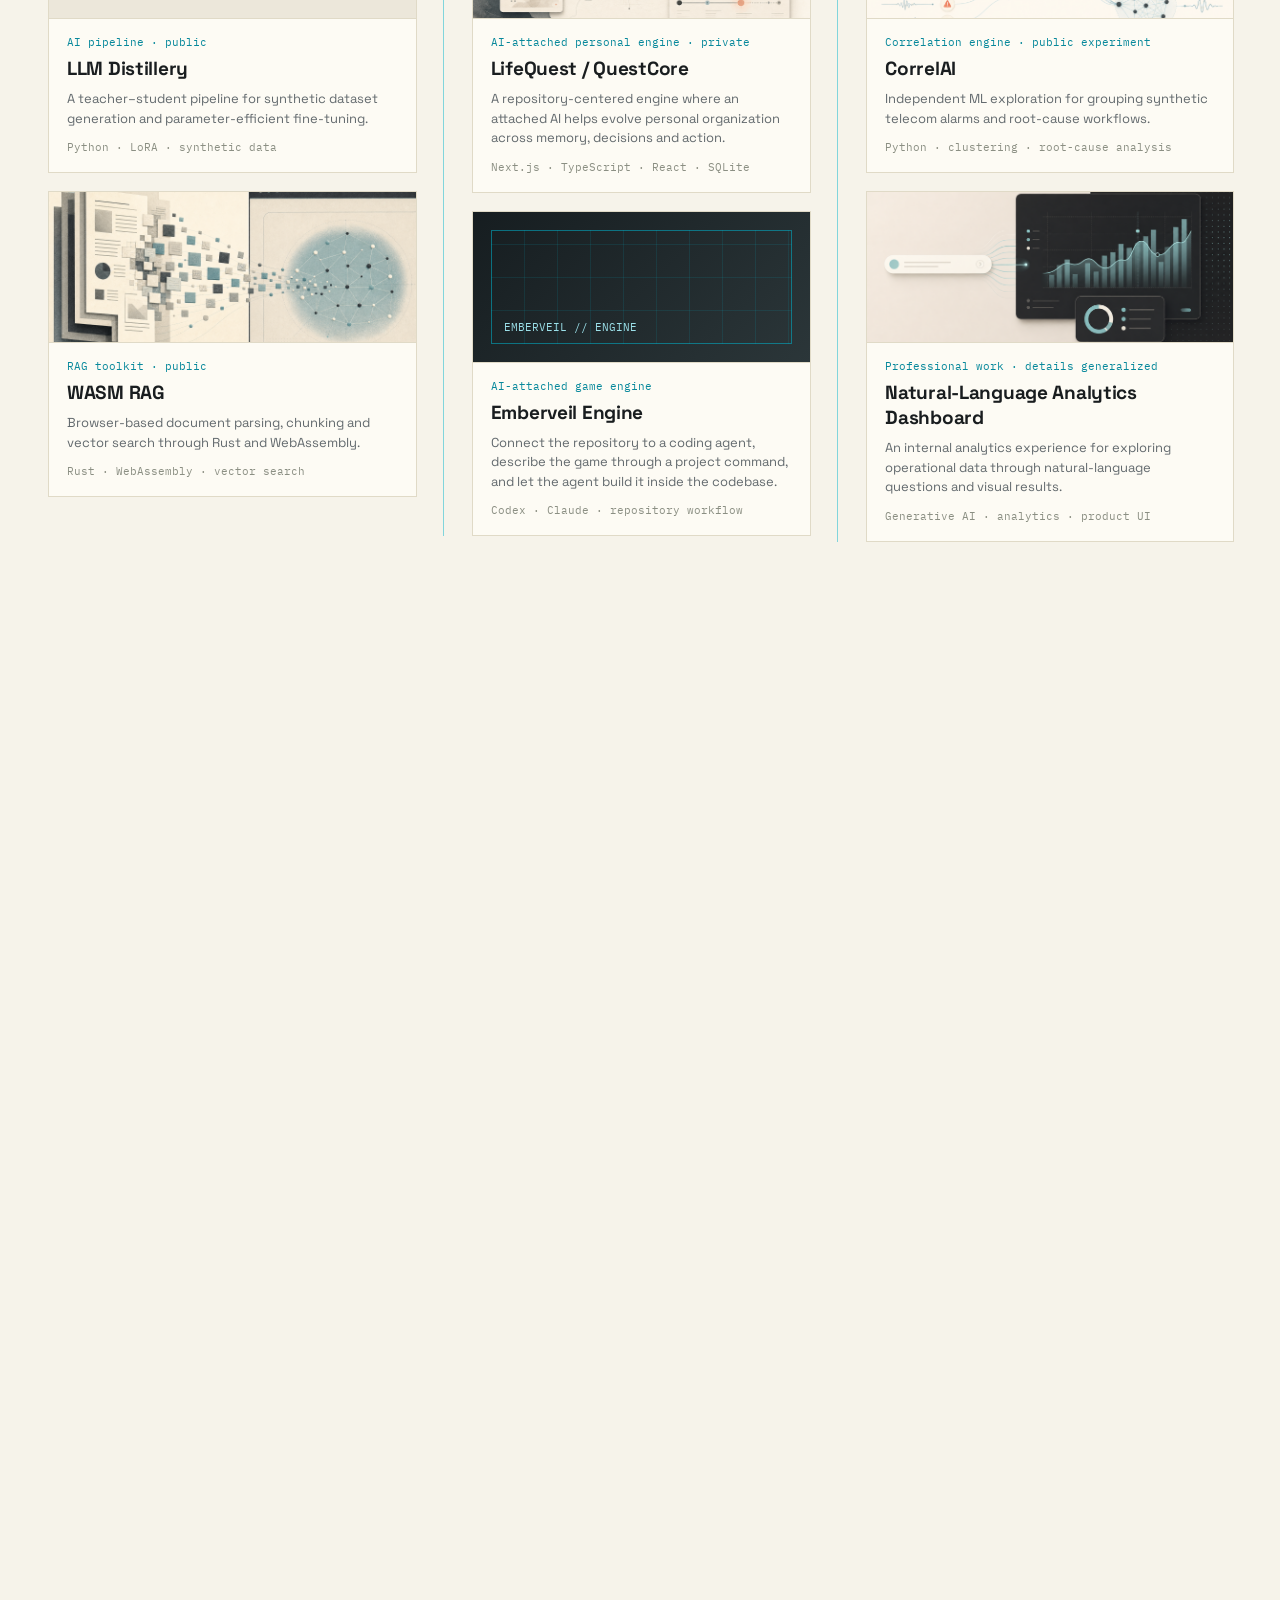
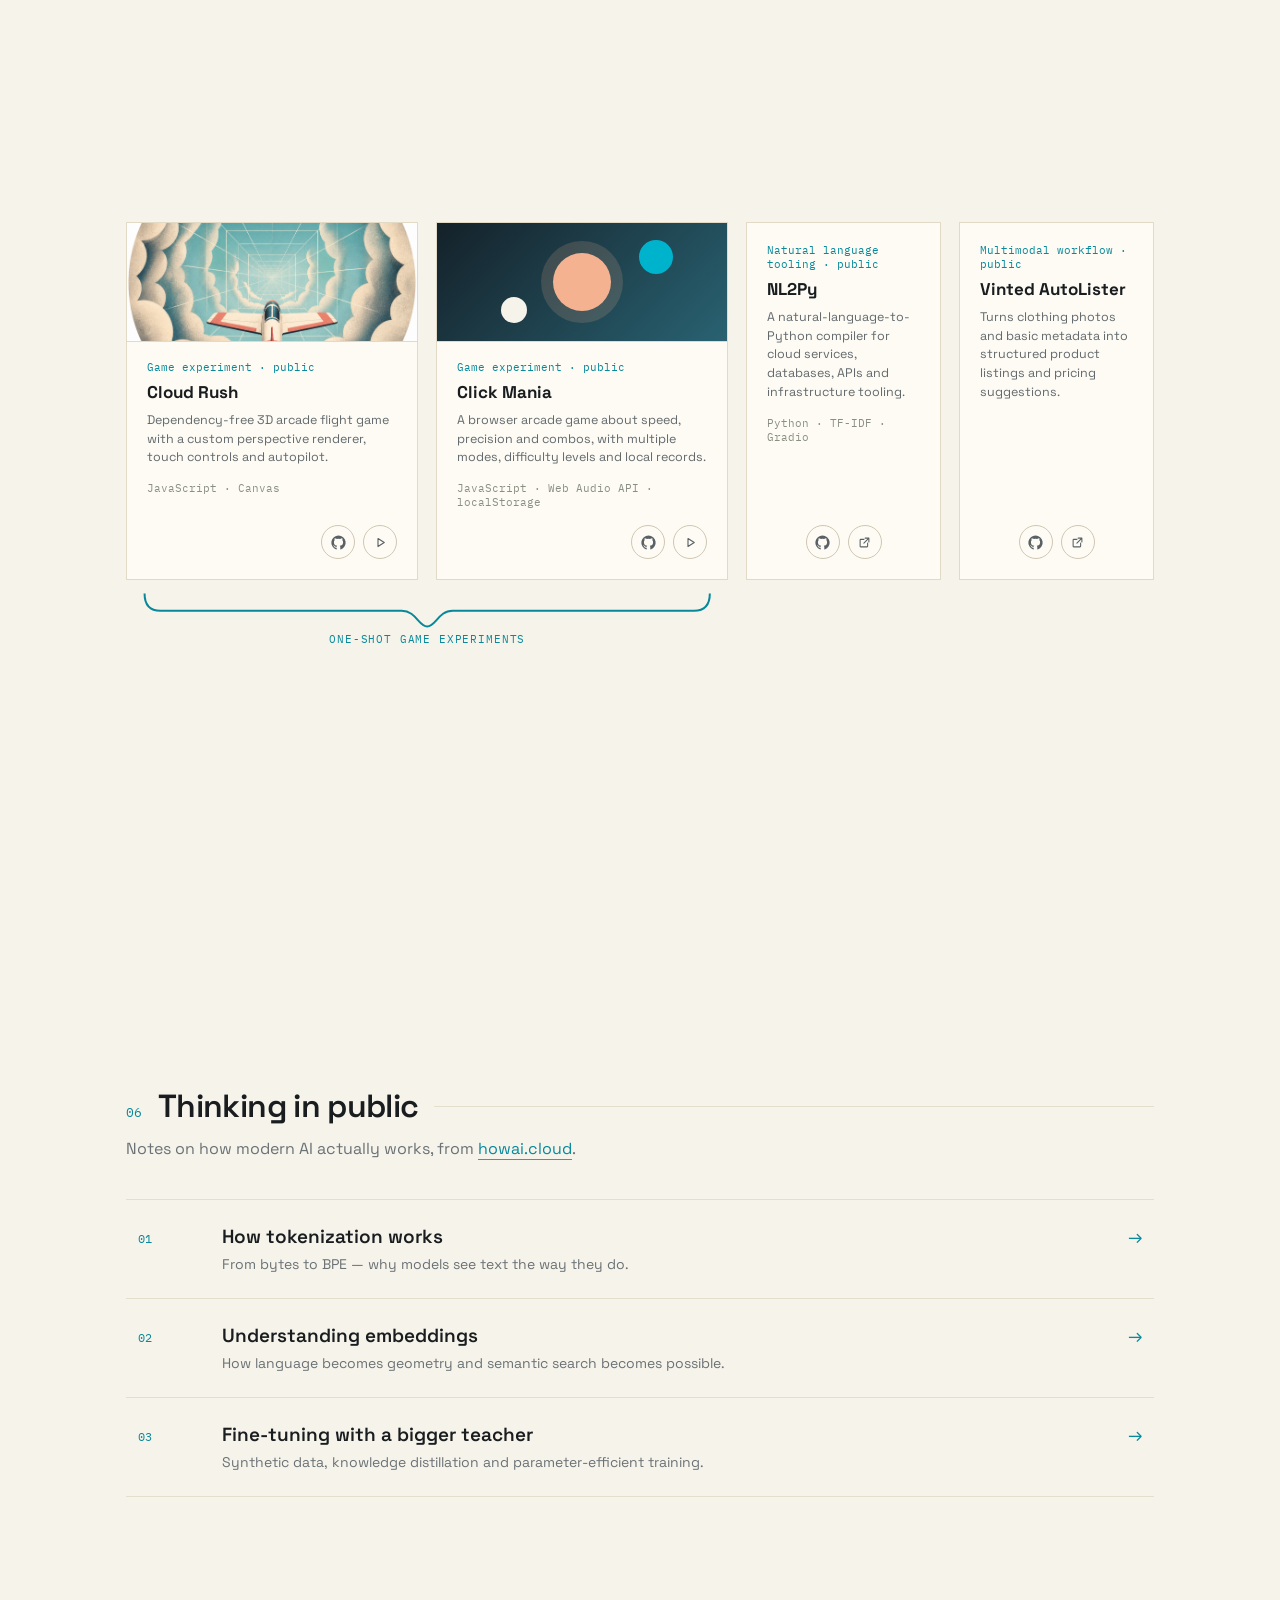
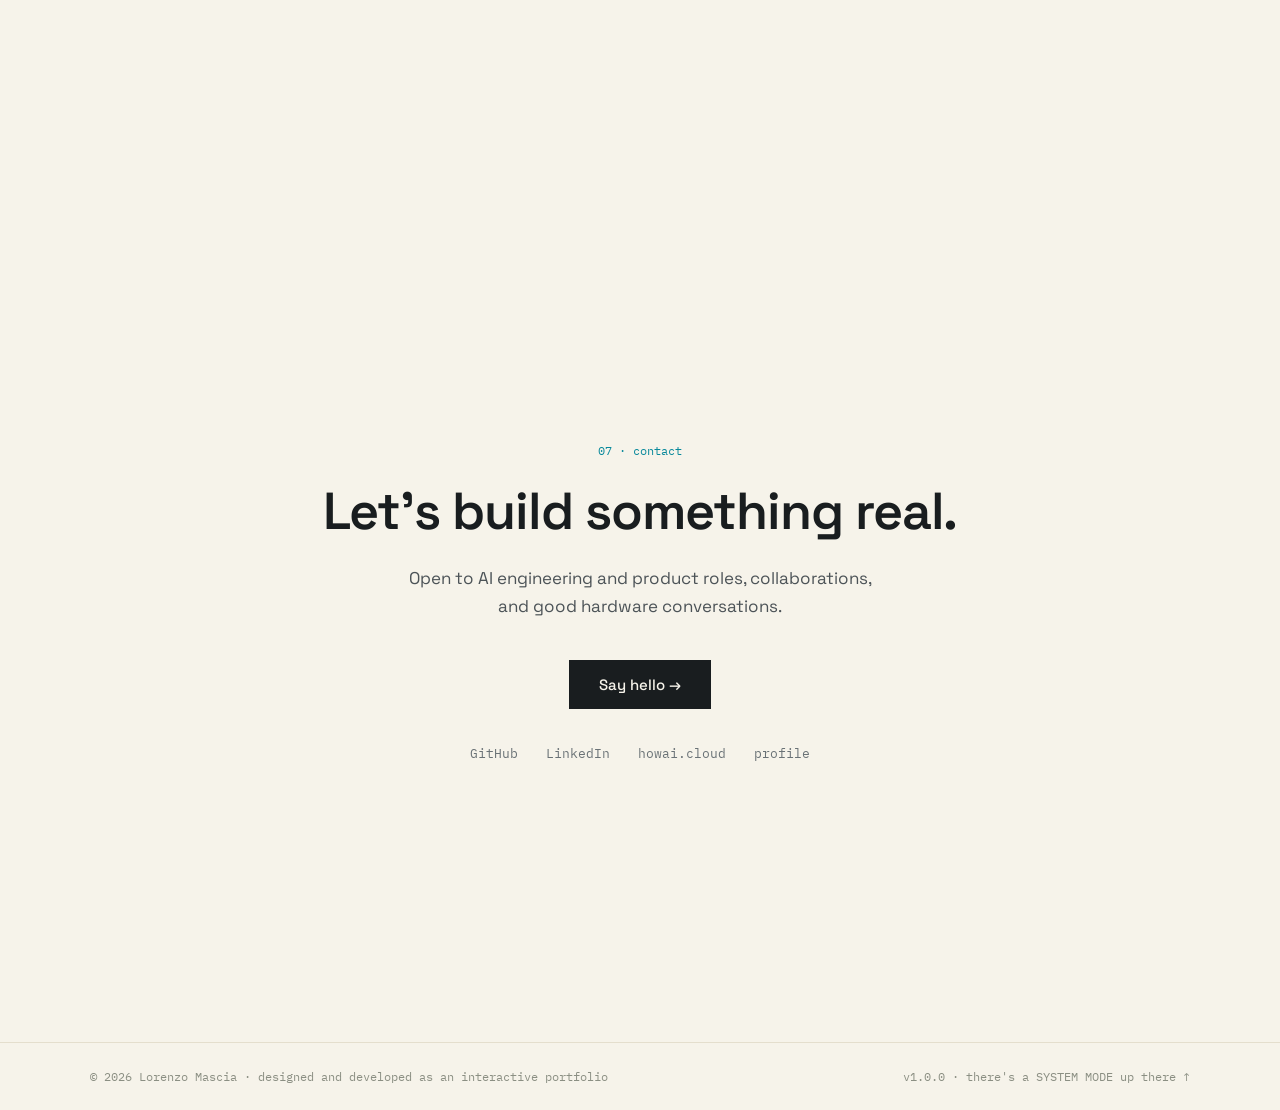
==== commit 49dd2ad1: "Refine portfolio project presentation" ====
--- a/index.html
+++ b/index.html
@@ -3,9 +3,9 @@
 <head>
 <meta charset="utf-8">
 <meta name="viewport" content="width=device-width, initial-scale=1">
-<title>Lorenzo Mascia — Product Developer · AI/ML Systems</title>
+<title>Lorenzo Mascia</title>
 <meta name="description" content="Product Developer based in Naples, Italy. I build applied AI systems, software products and connected hardware from prototype to working product.">
-<meta property="og:title" content="Lorenzo Mascia — Product Developer · AI/ML Systems">
+<meta property="og:title" content="Lorenzo Mascia">
 <meta property="og:description" content="Applied AI systems, software products and connected hardware — from early prototype to working experience.">
 <meta property="og:type" content="website">
 <link rel="icon" href="assets/favicon.svg" type="image/svg+xml">
@@ -29,6 +29,59 @@
 .hw-case-card { transition: border-color .25s ease, transform .25s ease; }
 .hw-case-card:hover { border-color: var(--accent, #00b3cc) !important; transform: translateY(-2px); }
 .hw-case-link:focus-visible { outline: 2px solid var(--accent, #00b3cc); outline-offset: 4px; }
+.feature-lanes { display: grid; grid-template-columns: repeat(3, minmax(0, 1fr)); gap: 0; align-items: start; }
+.feature-lane { min-width: 0; padding: 0 28px; border-left: 1px solid rgba(0,179,204,.48); }
+.feature-lane:first-child { padding-left: 0; border-left: 0; }
+.feature-lane:last-child { padding-right: 0; }
+.feature-lane-label { min-height: 112px; padding: 10px 6px 22px; font-family: 'IBM Plex Mono', monospace; font-size: 11px; line-height: 1.6; color: #6a7276; }
+.feature-lane-label strong { display: block; margin-bottom: 7px; color: var(--accent-text, #04788e); font-size: 12px; font-weight: 500; }
+.feature-stack { display: flex; flex-direction: column; gap: 18px; }
+.feature-card { position: relative; display: flex; flex-direction: column; width: 100%; min-height: 300px; overflow: hidden; border: 1px solid #e0dac7; background: #fdfbf4; color: #191d1f; text-decoration: none; transition: transform .28s ease, border-color .28s ease, box-shadow .28s ease; }
+.feature-card:hover { z-index: 2; border-color: var(--accent, #00b3cc); transform: translateY(-6px); box-shadow: 0 14px 28px rgba(25,29,31,.09); }
+.feature-card-media { height: 150px; overflow: hidden; border-bottom: 1px solid #e0dac7; background: #ebe6d8; }
+.feature-card-media img { display: block; width: 100%; height: 100%; object-fit: cover; transition: transform .35s ease; }
+.feature-card:hover .feature-card-media img { transform: scale(1.035); }
+.feature-card-body { padding: 16px 18px 18px; }
+.feature-card-kicker { margin-bottom: 7px; font-family: 'IBM Plex Mono', monospace; font-size: 10.5px; color: var(--accent-text, #04788e); }
+.feature-card h3 { margin: 0 0 8px; font-size: 19px; letter-spacing: -.015em; }
+.feature-card p { margin: 0 0 12px; color: #62696d; font-size: 13px; line-height: 1.5; }
+.feature-card-meta { font-family: 'IBM Plex Mono', monospace; font-size: 10.5px; color: #8b8f83; }
+.feature-card-media--badge { display: grid; place-items: center; background: #ece7da; }
+.feature-card-media--badge img { width: 112px; height: 112px; flex: 0 0 auto; border-radius: 50%; border: 1px solid #d8d1bd; object-fit: cover; }
+.feature-card-media--engine { position: relative; background: linear-gradient(135deg, #161d20, #2b3639); }
+.feature-card-media--engine::before { content: ''; position: absolute; inset: 18px; border: 1px solid rgba(0,179,204,.55); background: repeating-linear-gradient(90deg, transparent 0 32px, rgba(0,179,204,.12) 32px 33px), repeating-linear-gradient(0deg, transparent 0 32px, rgba(0,179,204,.12) 32px 33px); }
+.feature-card-media--engine::after { content: 'EMBERVEIL // ENGINE'; position: absolute; left: 31px; bottom: 28px; font-family: 'IBM Plex Mono', monospace; font-size: 11px; color: #9be0e9; }
+.experiment-draft-grid { display: grid; grid-template-columns: 1.2fr 1.2fr .8fr .8fr; gap: 18px; }
+.experiment-card--cloud { grid-column: 1; grid-row: 1; }
+.experiment-card--click { grid-column: 2; grid-row: 1; }
+.experiment-card--nl2py { grid-column: 3; grid-row: 1; }
+.experiment-card--vinted { grid-column: 4; grid-row: 1; }
+.game-pair-brace { grid-column: 1 / 3; grid-row: 2; margin-top: -6px; padding: 0 18px; text-align: center; color: var(--accent-text, #04788e); }
+.game-pair-brace svg { display: block; width: 100%; height: 36px; overflow: visible; }
+.game-pair-brace span { display: block; margin-top: 4px; font-family: 'IBM Plex Mono', monospace; font-size: 10.5px; letter-spacing: .08em; }
+.experiment-draft-card { display: flex; flex-direction: column; min-height: 250px; padding: 20px; border: 1px solid #e0dac7; background: #fdfbf4; color: #191d1f; text-decoration: none; transition: transform .25s ease, border-color .25s ease; }
+.experiment-draft-card:hover { border-color: var(--accent, #00b3cc); }
+.experiment-actions { display: flex; gap: 8px; margin-top: auto; padding-top: 16px; }
+.experiment-actions--right { justify-content: flex-end; }
+.experiment-actions--center { justify-content: center; }
+.experiment-action { position: relative; display: grid; place-items: center; width: 32px; height: 32px; flex: 0 0 auto; border: 1px solid #cfc7b3; border-radius: 50%; background: #fdfbf4; color: #596165; text-decoration: none; transition: color .2s ease, border-color .2s ease, background .2s ease, transform .2s ease; }
+.experiment-action:hover { color: var(--accent-text, #04788e); border-color: var(--accent, #00b3cc); background: rgba(0,179,204,.06); transform: translateY(-2px); }
+.experiment-action:focus-visible { outline: 2px solid var(--accent, #00b3cc); outline-offset: 3px; }
+.experiment-action svg { width: 15px; height: 15px; overflow: visible; }
+.experiment-action::after { content: attr(data-tooltip); position: absolute; left: 50%; bottom: calc(100% + 7px); z-index: 4; padding: 5px 7px; border: 1px solid #d9d1bd; background: #fdfbf4; color: #596165; font-family: 'IBM Plex Mono', monospace; font-size: 9px; line-height: 1; letter-spacing: .04em; white-space: nowrap; opacity: 0; pointer-events: none; transform: translate(-50%, 3px); transition: opacity .16s ease, transform .16s ease; }
+.experiment-action:hover::after, .experiment-action:focus-visible::after { opacity: 1; transform: translate(-50%, 0); }
+.experiment-draft-visual { height: 118px; margin: -20px -20px 18px; overflow: hidden; border-bottom: 1px solid #e0dac7; background: #dfe9e7; }
+.experiment-draft-visual img { display: block; width: 100%; height: 100%; object-fit: cover; }
+.experiment-draft-visual--click { position: relative; background: linear-gradient(135deg, #142129, #296272); }
+.experiment-draft-visual--click::before { content: ''; position: absolute; width: 58px; height: 58px; border-radius: 50%; left: 50%; top: 50%; transform: translate(-50%,-50%); background: #f4b290; box-shadow: 0 0 0 12px rgba(244,178,144,.17), 74px -25px 0 -12px #00b3cc, -68px 28px 0 -16px #f6f3ea; }
+.experiment-draft-card h3 { margin: 0 0 8px; font-size: 17px; }
+.experiment-draft-card p { margin: 0 0 14px; color: #62696d; font-size: 12.5px; line-height: 1.5; }
+@media (max-width: 1000px) {
+  .feature-lanes { grid-template-columns: 1fr; gap: 66px; }
+  .feature-lane, .feature-lane:first-child, .feature-lane:last-child { padding: 34px 0 0; border-left: 0; border-top: 1px solid rgba(0,179,204,.48); }
+  .feature-lane:first-child { padding-top: 0; border-top: 0; }
+  .feature-lane-label { min-height: 0; padding: 0 0 14px; }
+}
 @media (max-width: 800px) {
   [data-mq="navlinks"] a { display: none; }
   [data-mq="navlinks"] { gap: 12px !important; }
@@ -45,11 +98,24 @@
   [data-mq="timeline-scroll"] { display: block !important; overflow-x: auto; margin-right: -22px; padding-right: 22px; scrollbar-width: thin; }
   [data-mq="hw-project-grid"], [data-mq="hw-detail-grid"] { grid-template-columns: 1fr !important; }
   [data-mq="hw-selector"] { grid-template-columns: 1fr 1fr !important; }
+  .experiment-draft-grid { grid-template-columns: 1fr 1fr; }
+  .experiment-card--cloud { grid-column: 1; grid-row: 1; }
+  .experiment-card--click { grid-column: 2; grid-row: 1; }
+  .game-pair-brace { grid-column: 1 / 3; grid-row: 2; }
+  .experiment-card--nl2py { grid-column: 1; grid-row: 3; }
+  .experiment-card--vinted { grid-column: 2; grid-row: 3; }
   section, header { padding-left: 22px !important; padding-right: 22px !important; }
 }
 @media (max-width: 480px) {
   [data-mq="grid2m"] { grid-template-columns: 1fr !important; }
   [data-mq="hw-selector"], [data-mq="hw-parts"] { grid-template-columns: 1fr !important; }
+  .feature-card { min-height: 276px; }
+  .experiment-draft-grid { grid-template-columns: 1fr; }
+  .experiment-card--cloud { grid-column: 1; grid-row: 1; }
+  .experiment-card--click { grid-column: 1; grid-row: 2; }
+  .game-pair-brace { grid-column: 1; grid-row: 3; }
+  .experiment-card--nl2py { grid-column: 1; grid-row: 4; }
+  .experiment-card--vinted { grid-column: 1; grid-row: 5; }
 }
 </style>
 </head>
@@ -170,15 +236,59 @@
     </div>
   </section>
 
-  <section id="software" data-mq="fitauto" style="max-width: 1100px; margin: 0 auto; padding: 76px 36px 60px; height: 100vh; min-height: 640px; box-sizing: border-box; display: flex; flex-direction: column; width: 100%;">
+  <section id="software" data-mq="fitauto" style="max-width: 1500px; margin: 0 auto; padding: 100px 48px; min-height: 100vh; box-sizing: border-box; display: flex; flex-direction: column; width: 100%;">
     <div data-reveal="true" style="display: flex; align-items: baseline; gap: 16px; margin-bottom: 28px; flex-shrink: 0;">
       <span style="font-family: 'IBM Plex Mono', monospace; font-size: 13px; color: var(--accent-text, #04788e);">03</span>
       <h2 style="margin: 0; font-size: 32px; font-weight: 600; letter-spacing: -0.02em;">Featured Projects</h2>
       <div style="flex: 1; height: 1px; background: #e4decd; align-self: center;"></div>
-      <a href="#experiments" style="font-family: 'IBM Plex Mono', monospace; font-size: 12px; color: #6a7276; text-decoration: none; white-space: nowrap; border: 1px solid #c9c2ae; padding: 8px 14px;" style-hover="color: var(--accent-text, #04788e); border: 1px solid var(--accent, #00b3cc);">+4 experiments ↓</a>
-    </div>
-
-    <div data-reveal="true" data-mq="grid1" style="flex: 1; min-height: 0; display: grid; grid-template-columns: 1fr 1fr; grid-template-rows: 1fr 1fr; gap: 18px;">
+      <a href="#experiments" style="font-family: 'IBM Plex Mono', monospace; font-size: 12px; color: #6a7276; text-decoration: none; white-space: nowrap; border: 1px solid #c9c2ae; padding: 8px 14px;" style-hover="color: var(--accent-text, #04788e); border: 1px solid var(--accent, #00b3cc);">experiments ↓</a>
+    </div>
+
+    <div class="feature-lanes" data-reveal="true">
+      <div class="feature-lane">
+        <div class="feature-lane-label"><strong>01 / AI SYSTEMS</strong>Tools and experiments built around language models, retrieval and local inference.</div>
+        <div class="feature-stack">
+          <article class="feature-card feature-card--back">
+            <div class="feature-card-media feature-card-media--badge"><img src="assets/projects/llm-distillery-badge.png" alt="LLM Distillery visual" loading="lazy"></div>
+            <div class="feature-card-body"><div class="feature-card-kicker">AI pipeline · public</div><h3>LLM Distillery</h3><p>A teacher–student pipeline for synthetic dataset generation and parameter-efficient fine-tuning.</p><div class="feature-card-meta">Python · LoRA · synthetic data</div></div>
+          </article>
+          <article class="feature-card feature-card--front">
+            <div class="feature-card-media"><img src="assets/projects/wasm-rag-cover.png" alt="Document chunks flowing into local vector search" loading="lazy"></div>
+            <div class="feature-card-body"><div class="feature-card-kicker">RAG toolkit · public</div><h3>WASM RAG</h3><p>Browser-based document parsing, chunking and vector search through Rust and WebAssembly.</p><div class="feature-card-meta">Rust · WebAssembly · vector search</div></div>
+          </article>
+        </div>
+      </div>
+
+      <div class="feature-lane">
+        <div class="feature-lane-label"><strong>02 / AI-ATTACHED ENGINES</strong>Repository-centered engines that let a coding agent turn intent into a working system.</div>
+        <div class="feature-stack">
+          <article class="feature-card feature-card--back">
+            <div class="feature-card-media"><img src="assets/projects/lifequest-cover.png" alt="Abstract visual map for LifeQuest" loading="lazy"></div>
+            <div class="feature-card-body"><div class="feature-card-kicker">AI-attached personal engine · private</div><h3>LifeQuest / QuestCore</h3><p>A repository-centered engine where an attached AI helps evolve personal organization across memory, decisions and action.</p><div class="feature-card-meta">Next.js · TypeScript · React · SQLite</div></div>
+          </article>
+          <article class="feature-card feature-card--front">
+            <div class="feature-card-media feature-card-media--engine" aria-label="Emberveil Engine visual"></div>
+            <div class="feature-card-body"><div class="feature-card-kicker">AI-attached game engine</div><h3>Emberveil Engine</h3><p>Connect the repository to a coding agent, describe the game through a project command, and let the agent build it inside the codebase.</p><div class="feature-card-meta">Codex · Claude · repository workflow</div></div>
+          </article>
+        </div>
+      </div>
+
+      <div class="feature-lane">
+        <div class="feature-lane-label"><strong>03 / APPLIED OPERATIONS</strong>Public experimentation and confidential professional work around operational data.</div>
+        <div class="feature-stack">
+          <article class="feature-card feature-card--back">
+            <div class="feature-card-media"><img src="assets/projects/correlai-cover.png" alt="Synthetic alarm correlation graph visual" loading="lazy"></div>
+            <div class="feature-card-body"><div class="feature-card-kicker">Correlation engine · public experiment</div><h3>CorrelAI</h3><p>Independent ML exploration for grouping synthetic telecom alarms and root-cause workflows.</p><div class="feature-card-meta">Python · clustering · root-cause analysis</div></div>
+          </article>
+          <article class="feature-card feature-card--front">
+            <div class="feature-card-media"><img src="assets/projects/nl-analytics-cover.png" alt="Abstract operational analytics dashboard visual" loading="lazy"></div>
+            <div class="feature-card-body"><div class="feature-card-kicker">Professional work · details generalized</div><h3>Natural-Language Analytics Dashboard</h3><p>An internal analytics experience for exploring operational data through natural-language questions and visual results.</p><div class="feature-card-meta">Generative AI · analytics · product UI</div></div>
+          </article>
+        </div>
+      </div>
+    </div>
+
+    <div hidden data-reveal="true" data-mq="grid1" style="flex: 1; min-height: 0; display: grid; grid-template-columns: 1fr 1fr; grid-template-rows: 1fr 1fr; gap: 18px;">
       <div style="display: flex; flex-direction: column; border: 1px solid #e0dac7; background: #fdfbf4; min-height: 0; transition: border-color .25s ease;" style-hover="border: 1px solid var(--accent, #00b3cc);">
         <img src="assets/projects/lifequest-cover.png" alt="Abstract visual map for LifeQuest" loading="lazy" style="display: block; width: 100%; flex: 1; min-height: 90px; object-fit: cover; object-position: center; border-bottom: 1px solid #e0dac7;">
         <div style="padding: 16px 20px 18px;">
@@ -510,7 +620,44 @@
       <h2 style="margin: 0; font-size: 32px; font-weight: 600; letter-spacing: -0.02em;">Other Experiments</h2>
       <div style="flex: 1; height: 1px; background: #e4decd; align-self: center;"></div>
     </div>
-    <div data-reveal="true" data-mq="grid2m" style="display: grid; grid-template-columns: repeat(4, 1fr); gap: 18px;">
+    <div class="experiment-draft-grid" data-reveal="true">
+      <article class="experiment-draft-card experiment-card--cloud">
+        <div class="experiment-draft-visual"><img src="assets/projects/cloud-rush-badge.png" alt="Cloud Rush visual" loading="lazy"></div>
+        <div class="feature-card-kicker">Game experiment · public</div><h3>Cloud Rush</h3><p>Dependency-free 3D arcade flight game with a custom perspective renderer, touch controls and autopilot.</p><div class="feature-card-meta">JavaScript · Canvas</div>
+        <div class="experiment-actions experiment-actions--right" aria-label="Cloud Rush links">
+          <a class="experiment-action" href="https://github.com/LorenzoMascia/cloud-rush" target="_blank" rel="noopener" aria-label="Open Cloud Rush repository on GitHub" data-tooltip="GitHub"><svg viewBox="0 0 24 24" aria-hidden="true"><path fill="currentColor" d="M12 .7A11.5 11.5 0 0 0 8.36 23.1c.58.11.79-.25.79-.56v-2.24c-3.22.7-3.9-1.37-3.9-1.37-.53-1.34-1.29-1.7-1.29-1.7-1.05-.72.08-.71.08-.71 1.17.08 1.78 1.2 1.78 1.2 1.04 1.77 2.72 1.26 3.38.96.1-.75.41-1.26.74-1.55-2.57-.29-5.27-1.28-5.27-5.69 0-1.26.45-2.28 1.19-3.09-.12-.29-.52-1.47.11-3.05 0 0 .97-.31 3.16 1.18a10.9 10.9 0 0 1 5.76 0c2.2-1.49 3.16-1.18 3.16-1.18.63 1.58.23 2.76.11 3.05.74.81 1.19 1.83 1.19 3.09 0 4.42-2.7 5.39-5.28 5.68.42.36.79 1.08.79 2.18v3.23c0 .31.21.67.8.56A11.5 11.5 0 0 0 12 .7Z"/></svg></a>
+          <a class="experiment-action" href="https://lorenzomascia.github.io/cloud-rush/" target="_blank" rel="noopener" aria-label="Play Cloud Rush" data-tooltip="Play game"><svg viewBox="0 0 24 24" aria-hidden="true"><path d="M8 5.5 18 12 8 18.5Z" fill="none" stroke="currentColor" stroke-width="1.8" stroke-linejoin="round"/></svg></a>
+        </div>
+      </article>
+      <article class="experiment-draft-card experiment-card--click">
+        <div class="experiment-draft-visual experiment-draft-visual--click" aria-label="Click Mania draft visual"></div>
+        <div class="feature-card-kicker">Game experiment · public</div><h3>Click Mania</h3><p>A browser arcade game about speed, precision and combos, with multiple modes, difficulty levels and local records.</p><div class="feature-card-meta">JavaScript · Web Audio API · localStorage</div>
+        <div class="experiment-actions experiment-actions--right" aria-label="Click Mania links">
+          <a class="experiment-action" href="https://github.com/LorenzoMascia/click_mania" target="_blank" rel="noopener" aria-label="Open Click Mania repository on GitHub" data-tooltip="GitHub"><svg viewBox="0 0 24 24" aria-hidden="true"><path fill="currentColor" d="M12 .7A11.5 11.5 0 0 0 8.36 23.1c.58.11.79-.25.79-.56v-2.24c-3.22.7-3.9-1.37-3.9-1.37-.53-1.34-1.29-1.7-1.29-1.7-1.05-.72.08-.71.08-.71 1.17.08 1.78 1.2 1.78 1.2 1.04 1.77 2.72 1.26 3.38.96.1-.75.41-1.26.74-1.55-2.57-.29-5.27-1.28-5.27-5.69 0-1.26.45-2.28 1.19-3.09-.12-.29-.52-1.47.11-3.05 0 0 .97-.31 3.16 1.18a10.9 10.9 0 0 1 5.76 0c2.2-1.49 3.16-1.18 3.16-1.18.63 1.58.23 2.76.11 3.05.74.81 1.19 1.83 1.19 3.09 0 4.42-2.7 5.39-5.28 5.68.42.36.79 1.08.79 2.18v3.23c0 .31.21.67.8.56A11.5 11.5 0 0 0 12 .7Z"/></svg></a>
+          <a class="experiment-action" href="https://lorenzomascia.github.io/click_mania/" target="_blank" rel="noopener" aria-label="Play Click Mania" data-tooltip="Play game"><svg viewBox="0 0 24 24" aria-hidden="true"><path d="M8 5.5 18 12 8 18.5Z" fill="none" stroke="currentColor" stroke-width="1.8" stroke-linejoin="round"/></svg></a>
+        </div>
+      </article>
+      <article class="experiment-draft-card experiment-card--nl2py">
+        <div class="feature-card-kicker">Natural language tooling · public</div><h3>NL2Py</h3><p>A natural-language-to-Python compiler for cloud services, databases, APIs and infrastructure tooling.</p><div class="feature-card-meta">Python · TF-IDF · Gradio</div>
+        <div class="experiment-actions experiment-actions--center" aria-label="NL2Py links">
+          <a class="experiment-action" href="https://github.com/LorenzoMascia/nl2py" target="_blank" rel="noopener" aria-label="Open NL2Py repository on GitHub" data-tooltip="GitHub"><svg viewBox="0 0 24 24" aria-hidden="true"><path fill="currentColor" d="M12 .7A11.5 11.5 0 0 0 8.36 23.1c.58.11.79-.25.79-.56v-2.24c-3.22.7-3.9-1.37-3.9-1.37-.53-1.34-1.29-1.7-1.29-1.7-1.05-.72.08-.71.08-.71 1.17.08 1.78 1.2 1.78 1.2 1.04 1.77 2.72 1.26 3.38.96.1-.75.41-1.26.74-1.55-2.57-.29-5.27-1.28-5.27-5.69 0-1.26.45-2.28 1.19-3.09-.12-.29-.52-1.47.11-3.05 0 0 .97-.31 3.16 1.18a10.9 10.9 0 0 1 5.76 0c2.2-1.49 3.16-1.18 3.16-1.18.63 1.58.23 2.76.11 3.05.74.81 1.19 1.83 1.19 3.09 0 4.42-2.7 5.39-5.28 5.68.42.36.79 1.08.79 2.18v3.23c0 .31.21.67.8.56A11.5 11.5 0 0 0 12 .7Z"/></svg></a>
+          <a class="experiment-action" href="https://lorenzomascia.github.io/nl2py/index.html" target="_blank" rel="noopener" aria-label="Open the NL2Py project page" data-tooltip="Project page"><svg viewBox="0 0 24 24" aria-hidden="true"><path d="M13 5h6v6M19 5l-8 8M17 13v5a1 1 0 0 1-1 1H6a1 1 0 0 1-1-1V8a1 1 0 0 1 1-1h5" fill="none" stroke="currentColor" stroke-width="1.7" stroke-linecap="round" stroke-linejoin="round"/></svg></a>
+        </div>
+      </article>
+      <article class="experiment-draft-card experiment-card--vinted">
+        <div class="feature-card-kicker">Multimodal workflow · public</div><h3>Vinted AutoLister</h3><p>Turns clothing photos and basic metadata into structured product listings and pricing suggestions.</p>
+        <div class="experiment-actions experiment-actions--center" aria-label="Vinted AutoLister links">
+          <a class="experiment-action" href="https://github.com/LorenzoMascia/vinted_autolister" target="_blank" rel="noopener" aria-label="Open Vinted AutoLister repository on GitHub" data-tooltip="GitHub"><svg viewBox="0 0 24 24" aria-hidden="true"><path fill="currentColor" d="M12 .7A11.5 11.5 0 0 0 8.36 23.1c.58.11.79-.25.79-.56v-2.24c-3.22.7-3.9-1.37-3.9-1.37-.53-1.34-1.29-1.7-1.29-1.7-1.05-.72.08-.71.08-.71 1.17.08 1.78 1.2 1.78 1.2 1.04 1.77 2.72 1.26 3.38.96.1-.75.41-1.26.74-1.55-2.57-.29-5.27-1.28-5.27-5.69 0-1.26.45-2.28 1.19-3.09-.12-.29-.52-1.47.11-3.05 0 0 .97-.31 3.16 1.18a10.9 10.9 0 0 1 5.76 0c2.2-1.49 3.16-1.18 3.16-1.18.63 1.58.23 2.76.11 3.05.74.81 1.19 1.83 1.19 3.09 0 4.42-2.7 5.39-5.28 5.68.42.36.79 1.08.79 2.18v3.23c0 .31.21.67.8.56A11.5 11.5 0 0 0 12 .7Z"/></svg></a>
+          <a class="experiment-action" href="https://vintedautolister.streamlit.app" target="_blank" rel="noopener" aria-label="Try the Vinted AutoLister app" data-tooltip="Try app"><svg viewBox="0 0 24 24" aria-hidden="true"><path d="M13 5h6v6M19 5l-8 8M17 13v5a1 1 0 0 1-1 1H6a1 1 0 0 1-1-1V8a1 1 0 0 1 1-1h5" fill="none" stroke="currentColor" stroke-width="1.7" stroke-linecap="round" stroke-linejoin="round"/></svg></a>
+        </div>
+      </article>
+      <div class="game-pair-brace" aria-label="Cloud Rush and Click Mania are one-shot game experiments">
+        <svg viewBox="0 0 1000 50" preserveAspectRatio="none" aria-hidden="true"><path d="M1 2 C1 20 13 26 29 26 H455 C480 26 485 48 500 48 C515 48 520 26 545 26 H971 C987 26 999 20 999 2" fill="none" stroke="currentColor" stroke-width="2" vector-effect="non-scaling-stroke"/></svg>
+        <span>ONE-SHOT GAME EXPERIMENTS</span>
+      </div>
+    </div>
+
+    <div hidden data-reveal="true" data-mq="grid2m" style="display: grid; grid-template-columns: repeat(4, 1fr); gap: 18px;">
       <a href="https://github.com/LorenzoMascia/nl2py" target="_blank" rel="noopener" style="display: block; text-decoration: none; color: inherit; background: #fdfbf4; border: 1px solid #e4decd; padding: 24px 22px; transition: transform .25s ease, border-color .25s ease;" style-hover="transform: translateY(-4px); border: 1px solid var(--accent, #00b3cc);">
         <div style="display: flex; justify-content: space-between; align-items: flex-start; margin-bottom: 20px;"><span style="font-family: 'IBM Plex Mono', monospace; font-size: 11px; color: var(--accent-text, #04788e);">exp.01</span><img src="assets/projects/nl2py-badge.png" alt="" loading="lazy" style="width: 58px; height: 58px; object-fit: cover; border-radius: 50%; border: 1px solid #e0dac7;"><span style="color: #8b8f83;">↗</span></div>
         <div style="font-size: 17px; font-weight: 600; margin-bottom: 8px;">NL2Py</div>
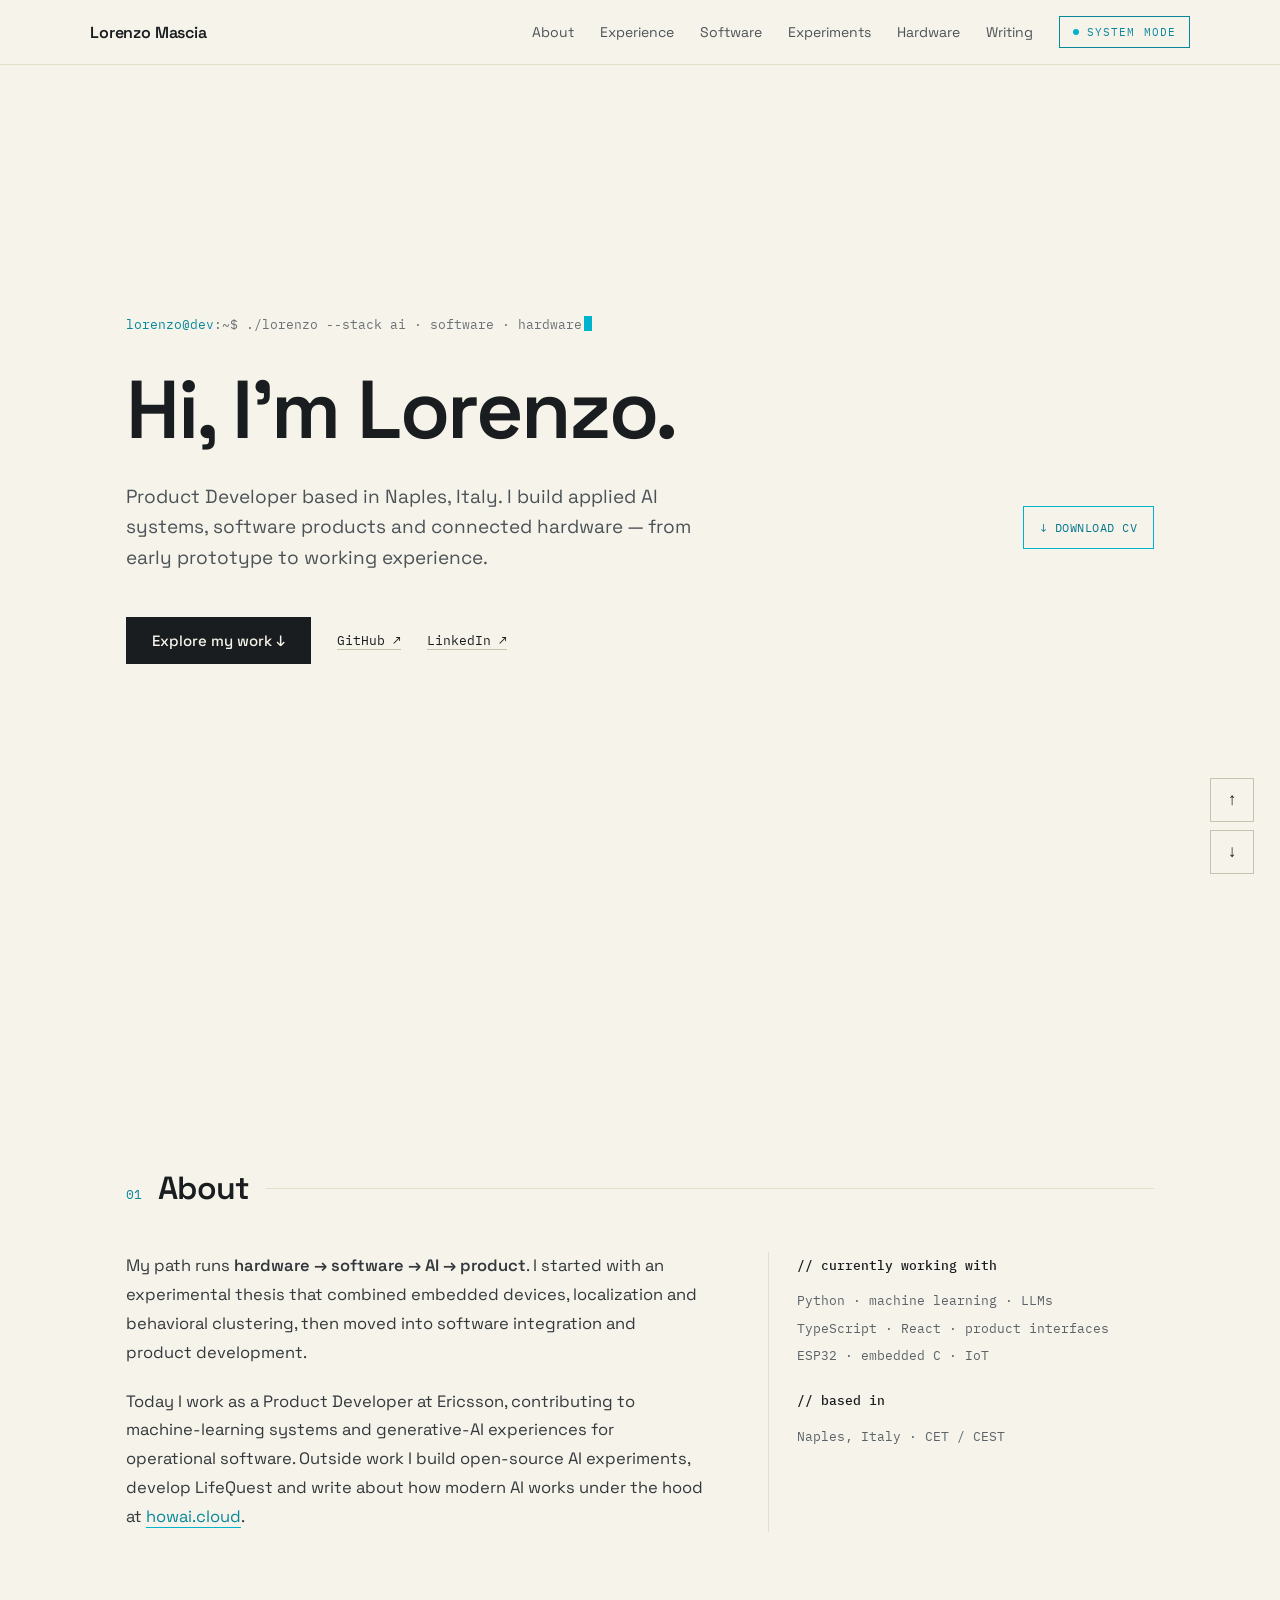
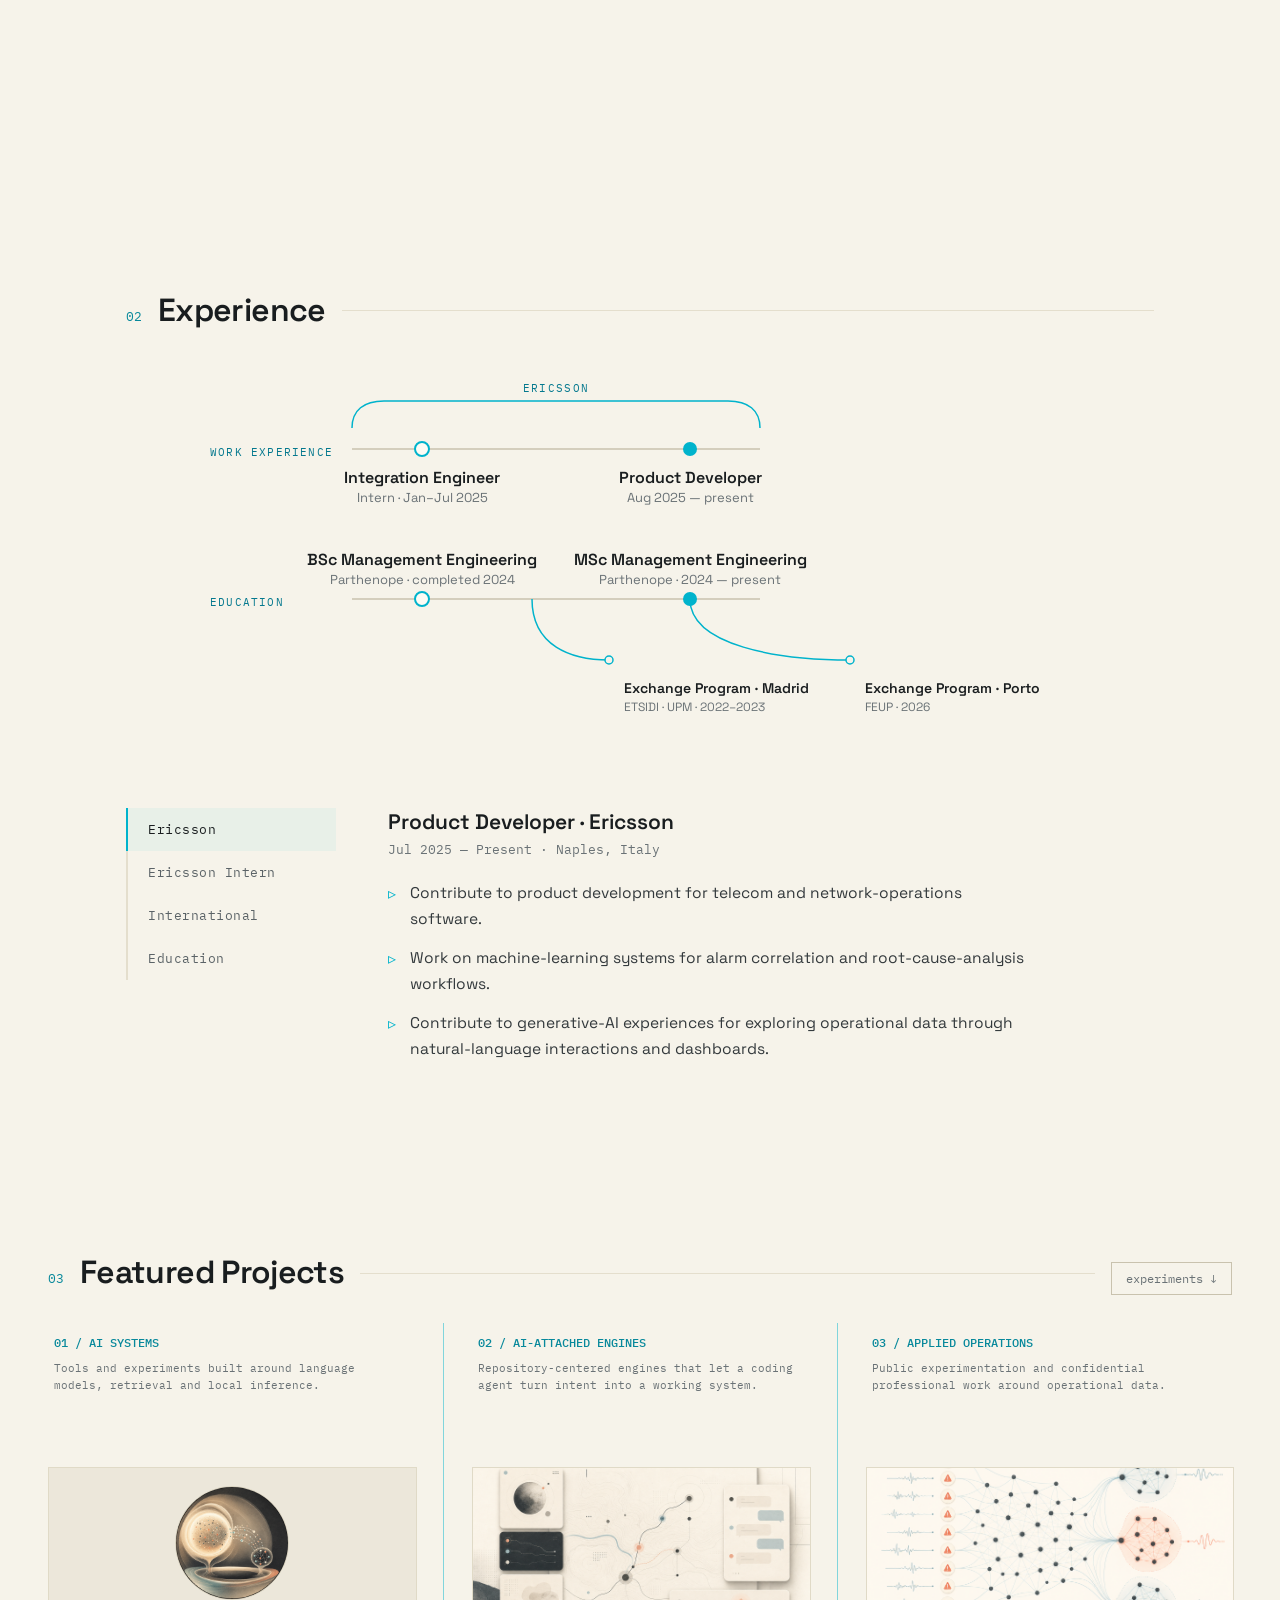
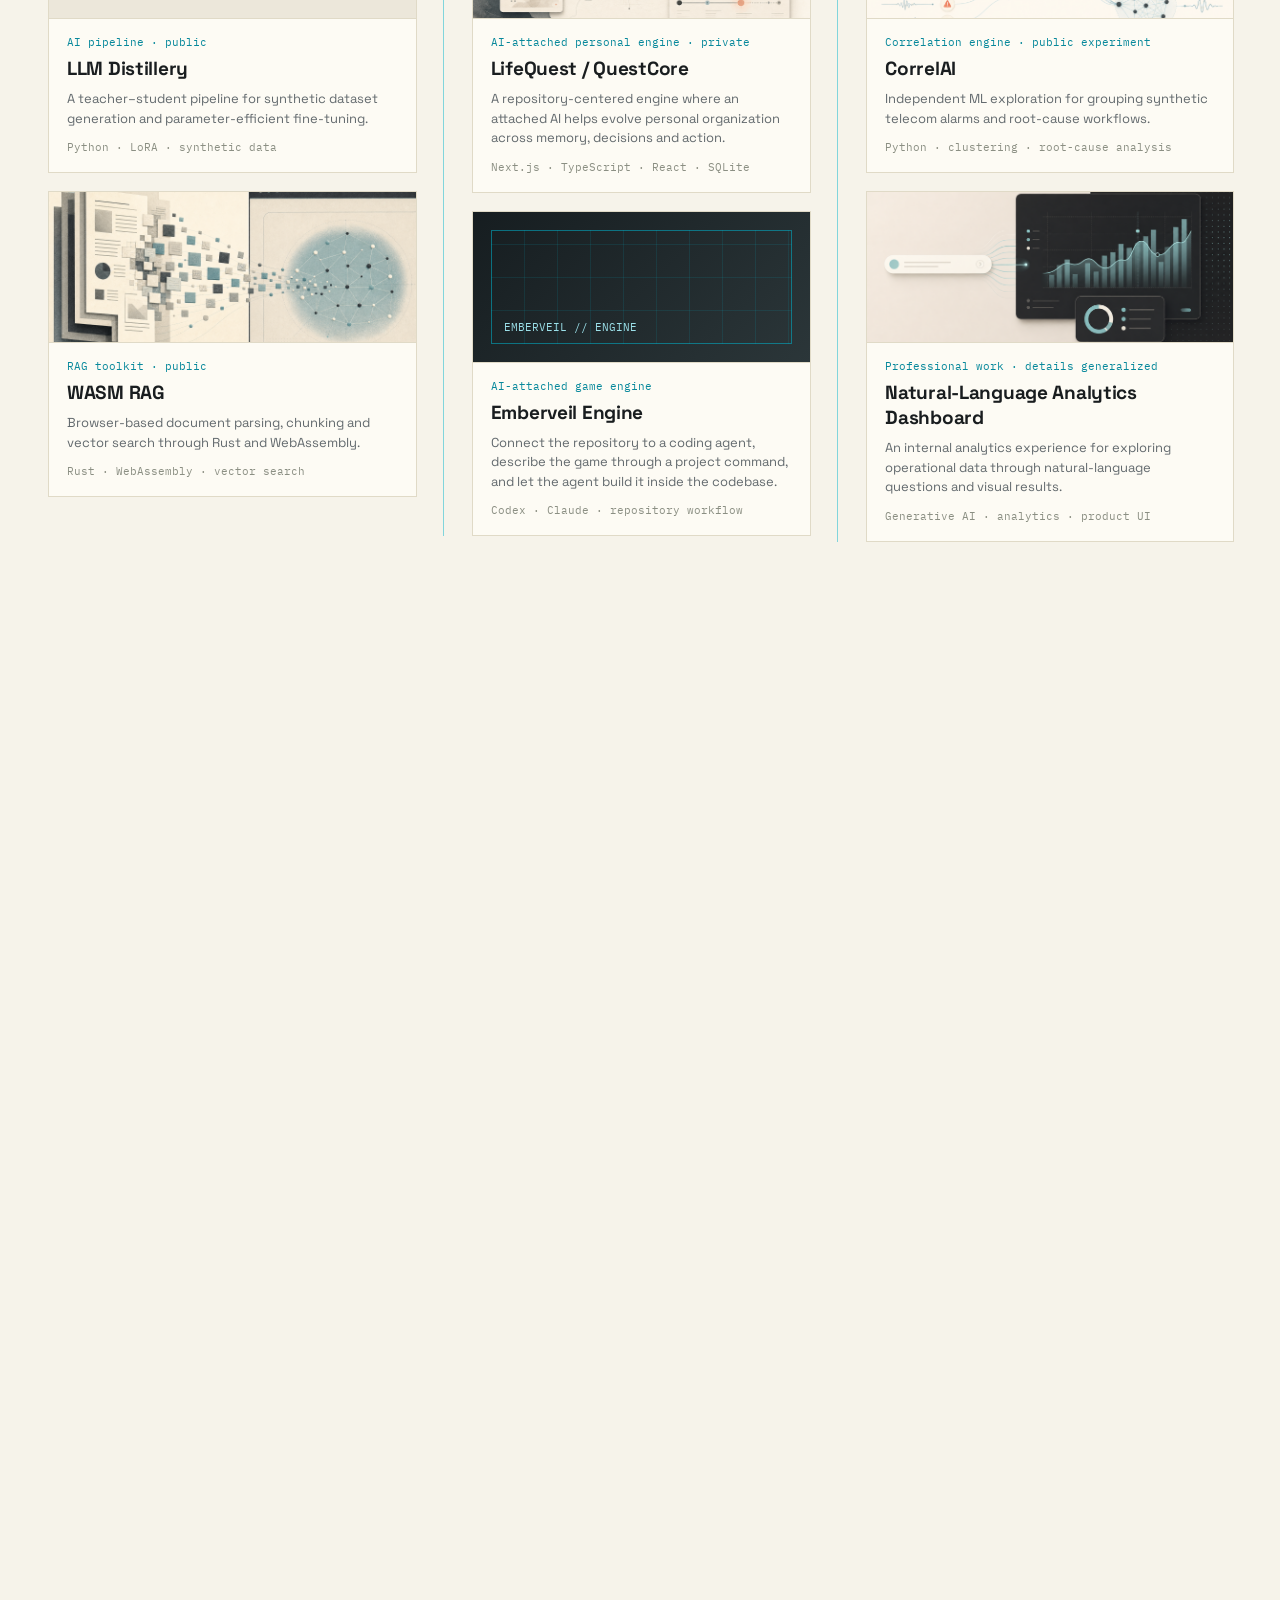
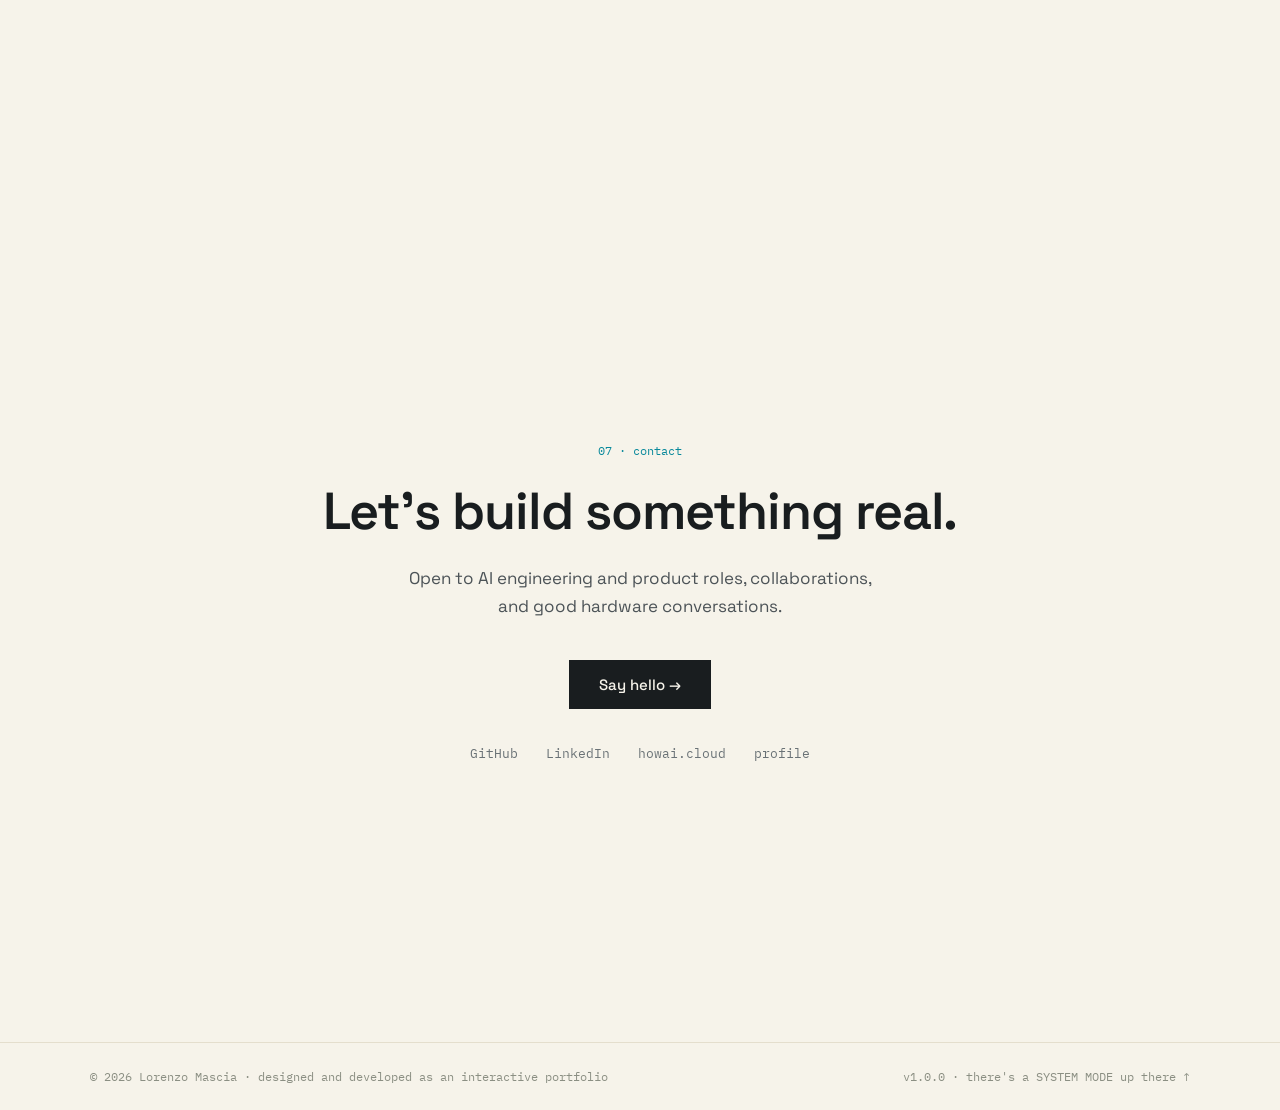
==== commit 9831b4e6: "Update index.html" ====
--- a/index.html
+++ b/index.html
@@ -202,9 +202,9 @@
         <circle cx="480" cy="75" r="7" fill="#00b3cc"/>
         <g font-family="'Space Grotesk', sans-serif" fill="#191d1f">
           <text x="212" y="109" text-anchor="middle" font-size="16" font-weight="600">Integration Engineer</text>
-          <text x="212" y="128" text-anchor="middle" font-size="13" fill="#6a7276">Intern · Jan–Jun 2025</text>
+          <text x="212" y="128" text-anchor="middle" font-size="13" fill="#6a7276">Intern · Jan–Jul 2025</text>
           <text x="480" y="109" text-anchor="middle" font-size="16" font-weight="600">Product Developer</text>
-          <text x="480" y="128" text-anchor="middle" font-size="13" fill="#6a7276">Jul 2025 — present</text>
+          <text x="480" y="128" text-anchor="middle" font-size="13" fill="#6a7276">Aug 2025 — present</text>
         </g>
 
         <path d="M142 225 H550" stroke="#c9c2ae" stroke-width="1.5" fill="none"/>
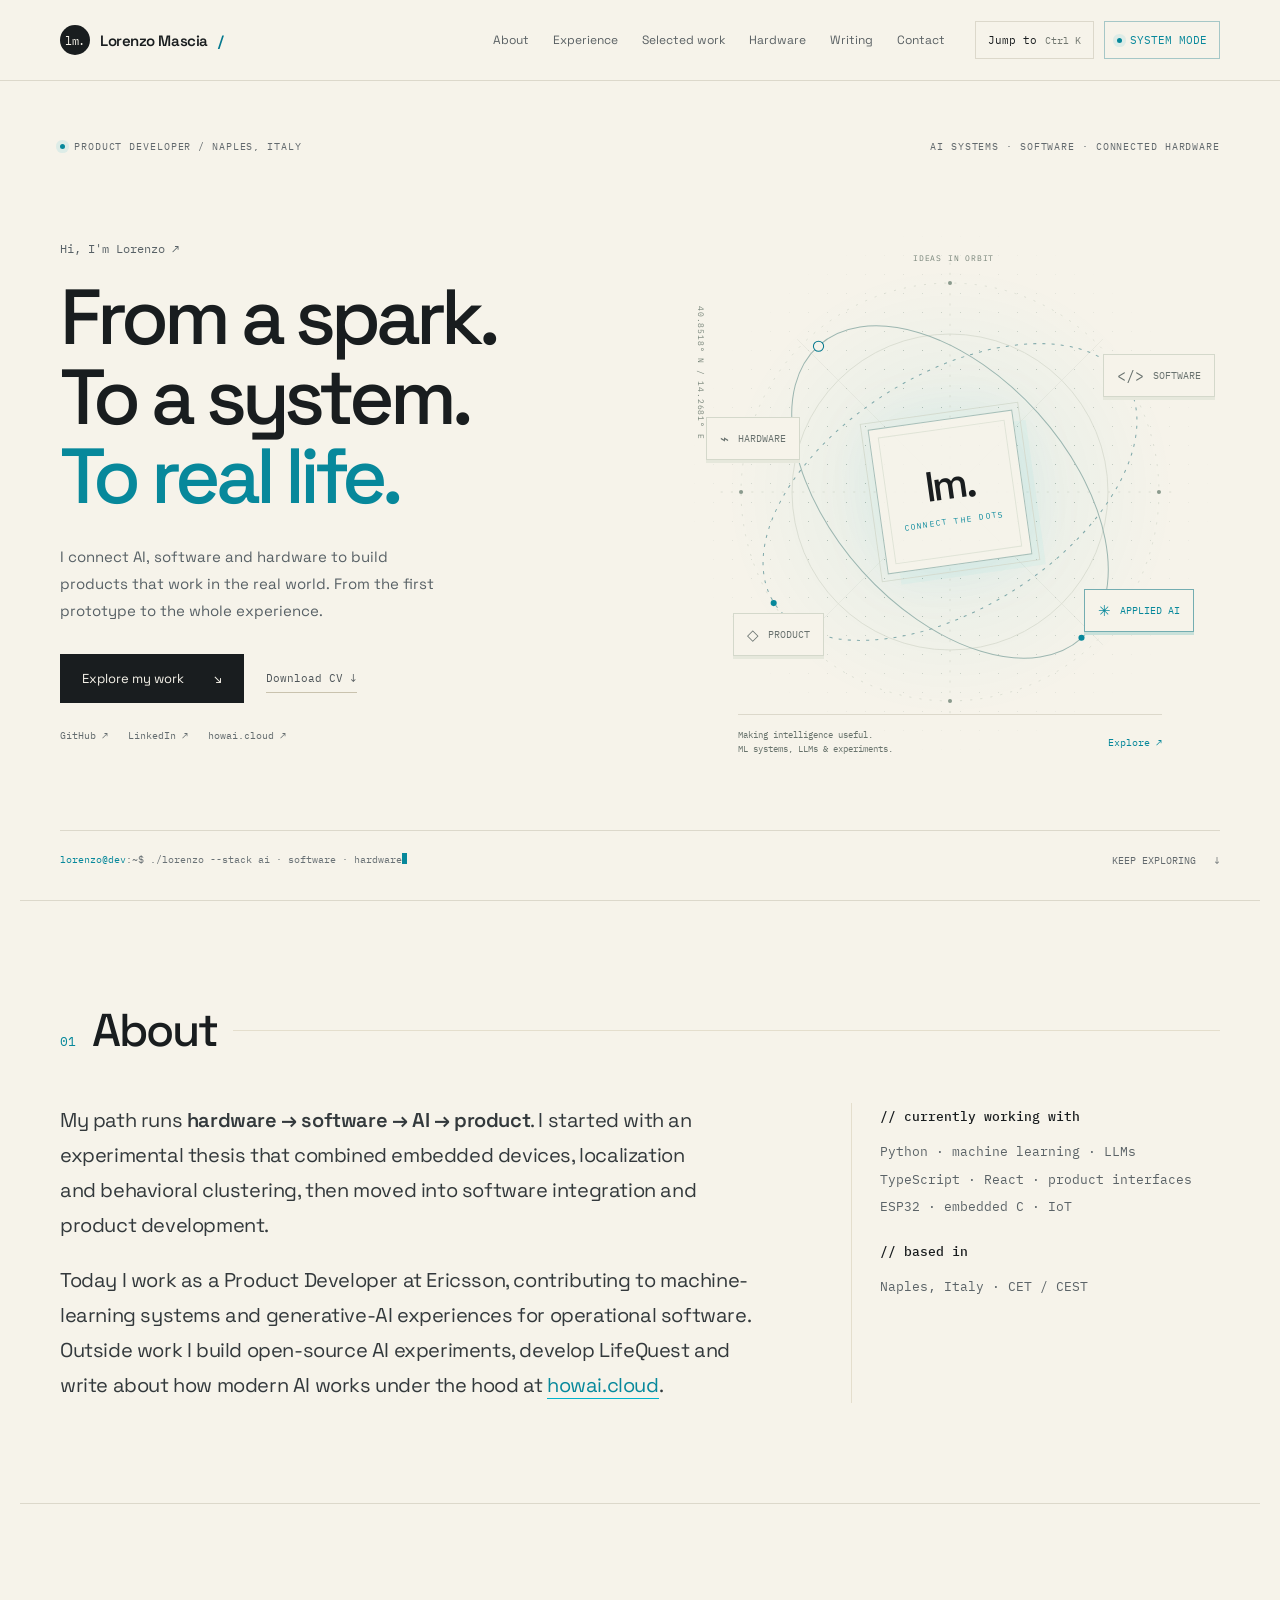
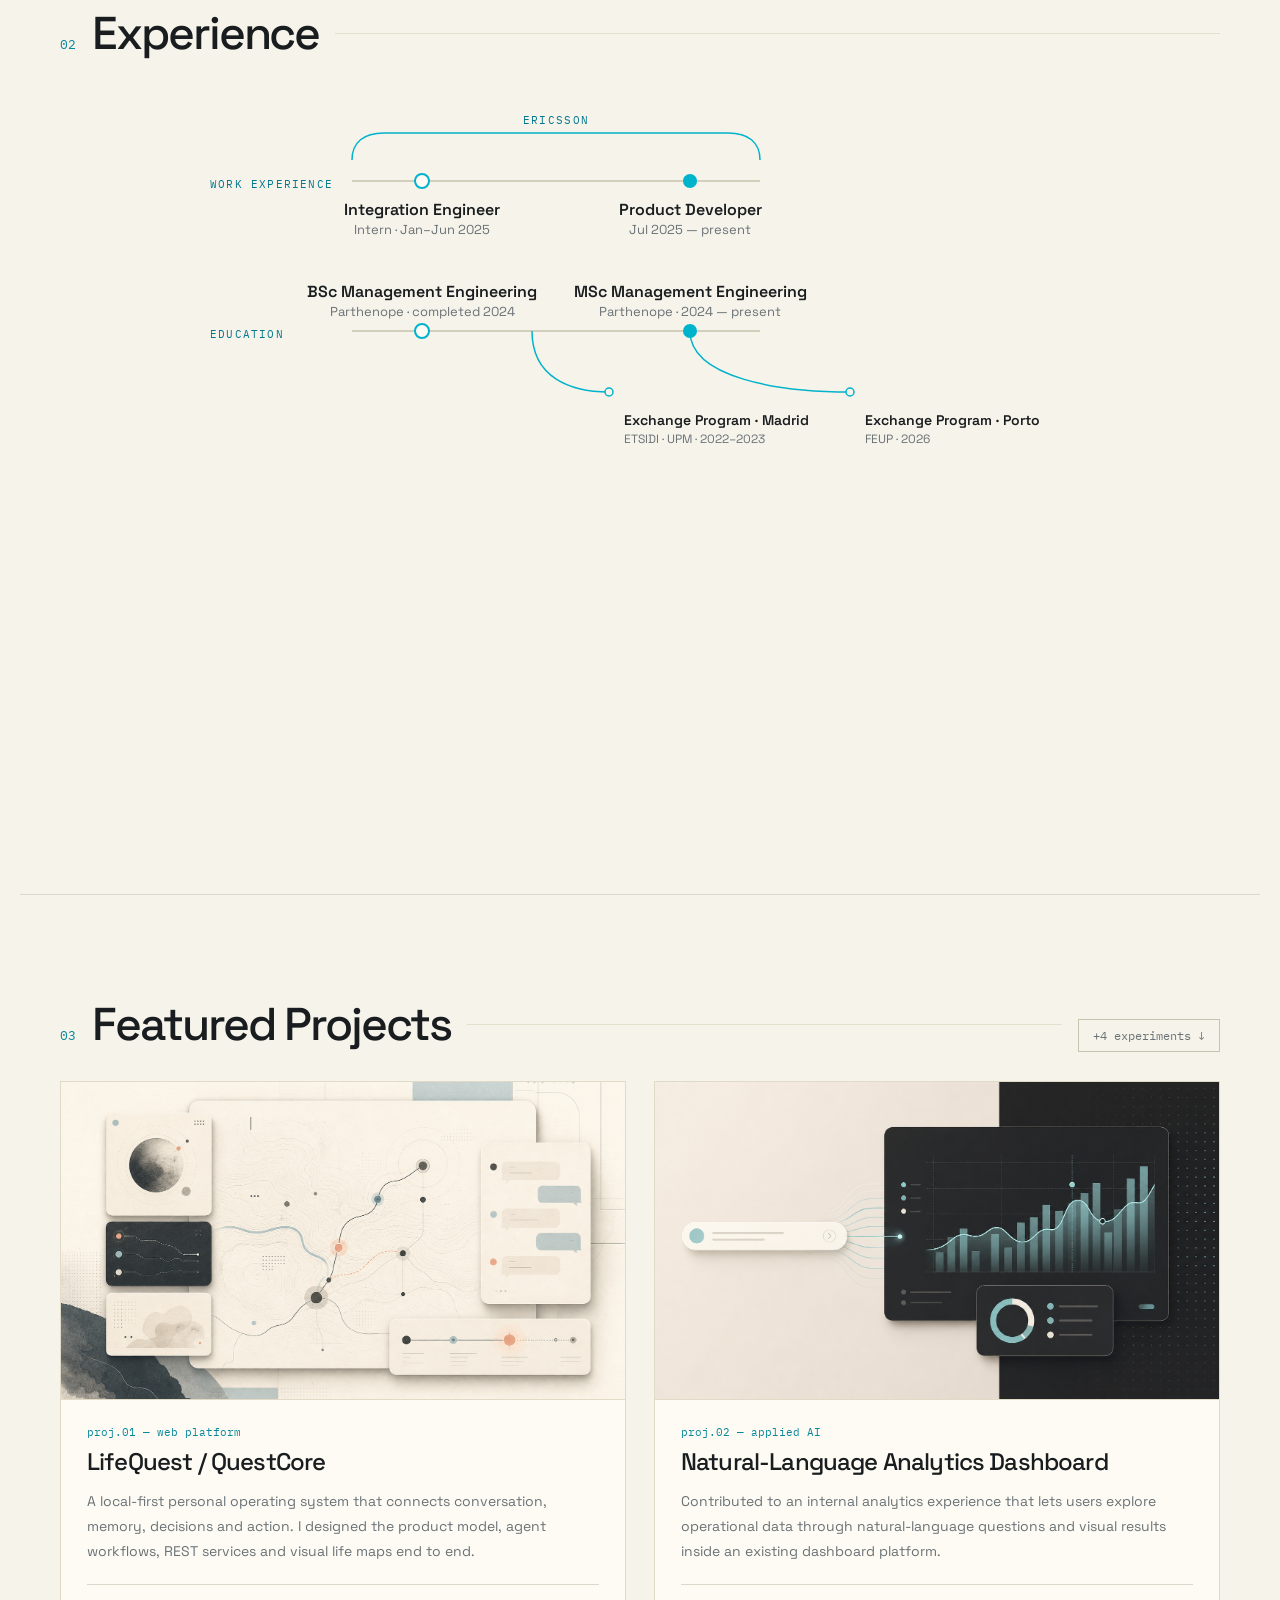
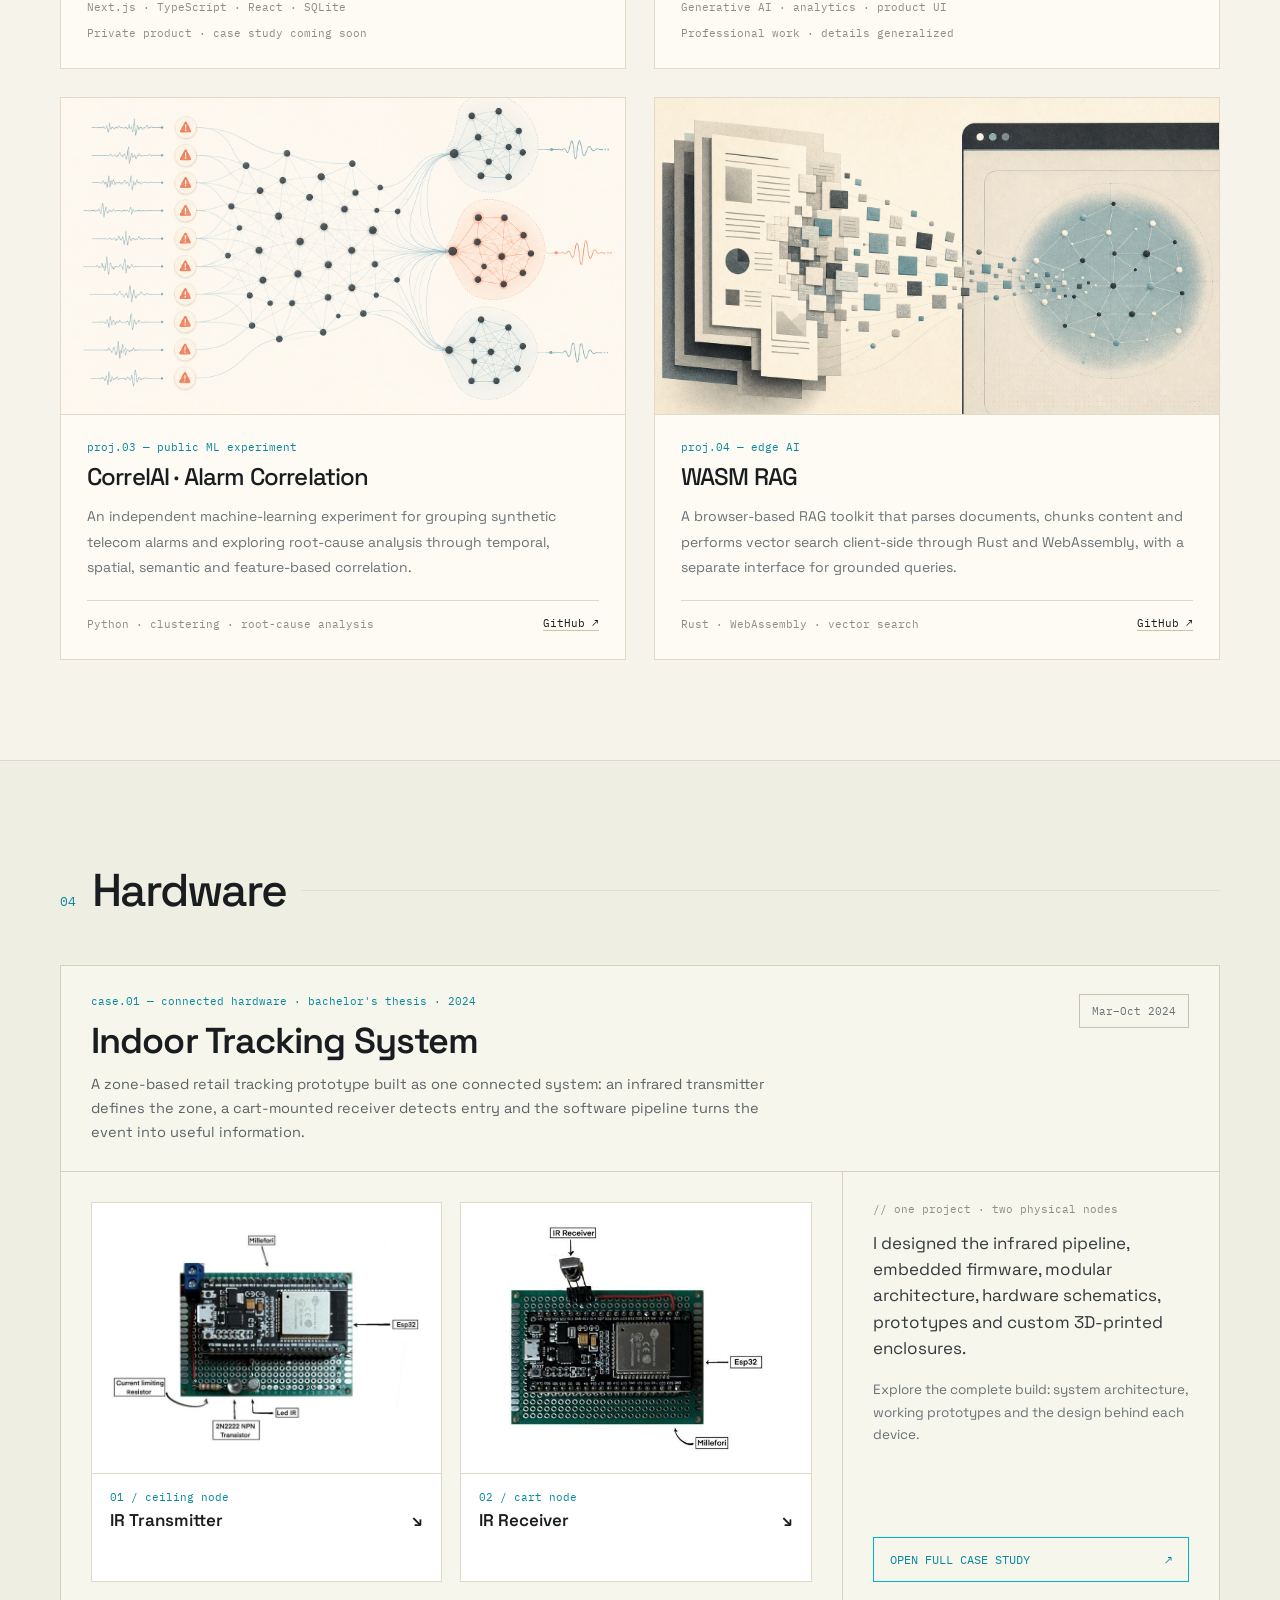
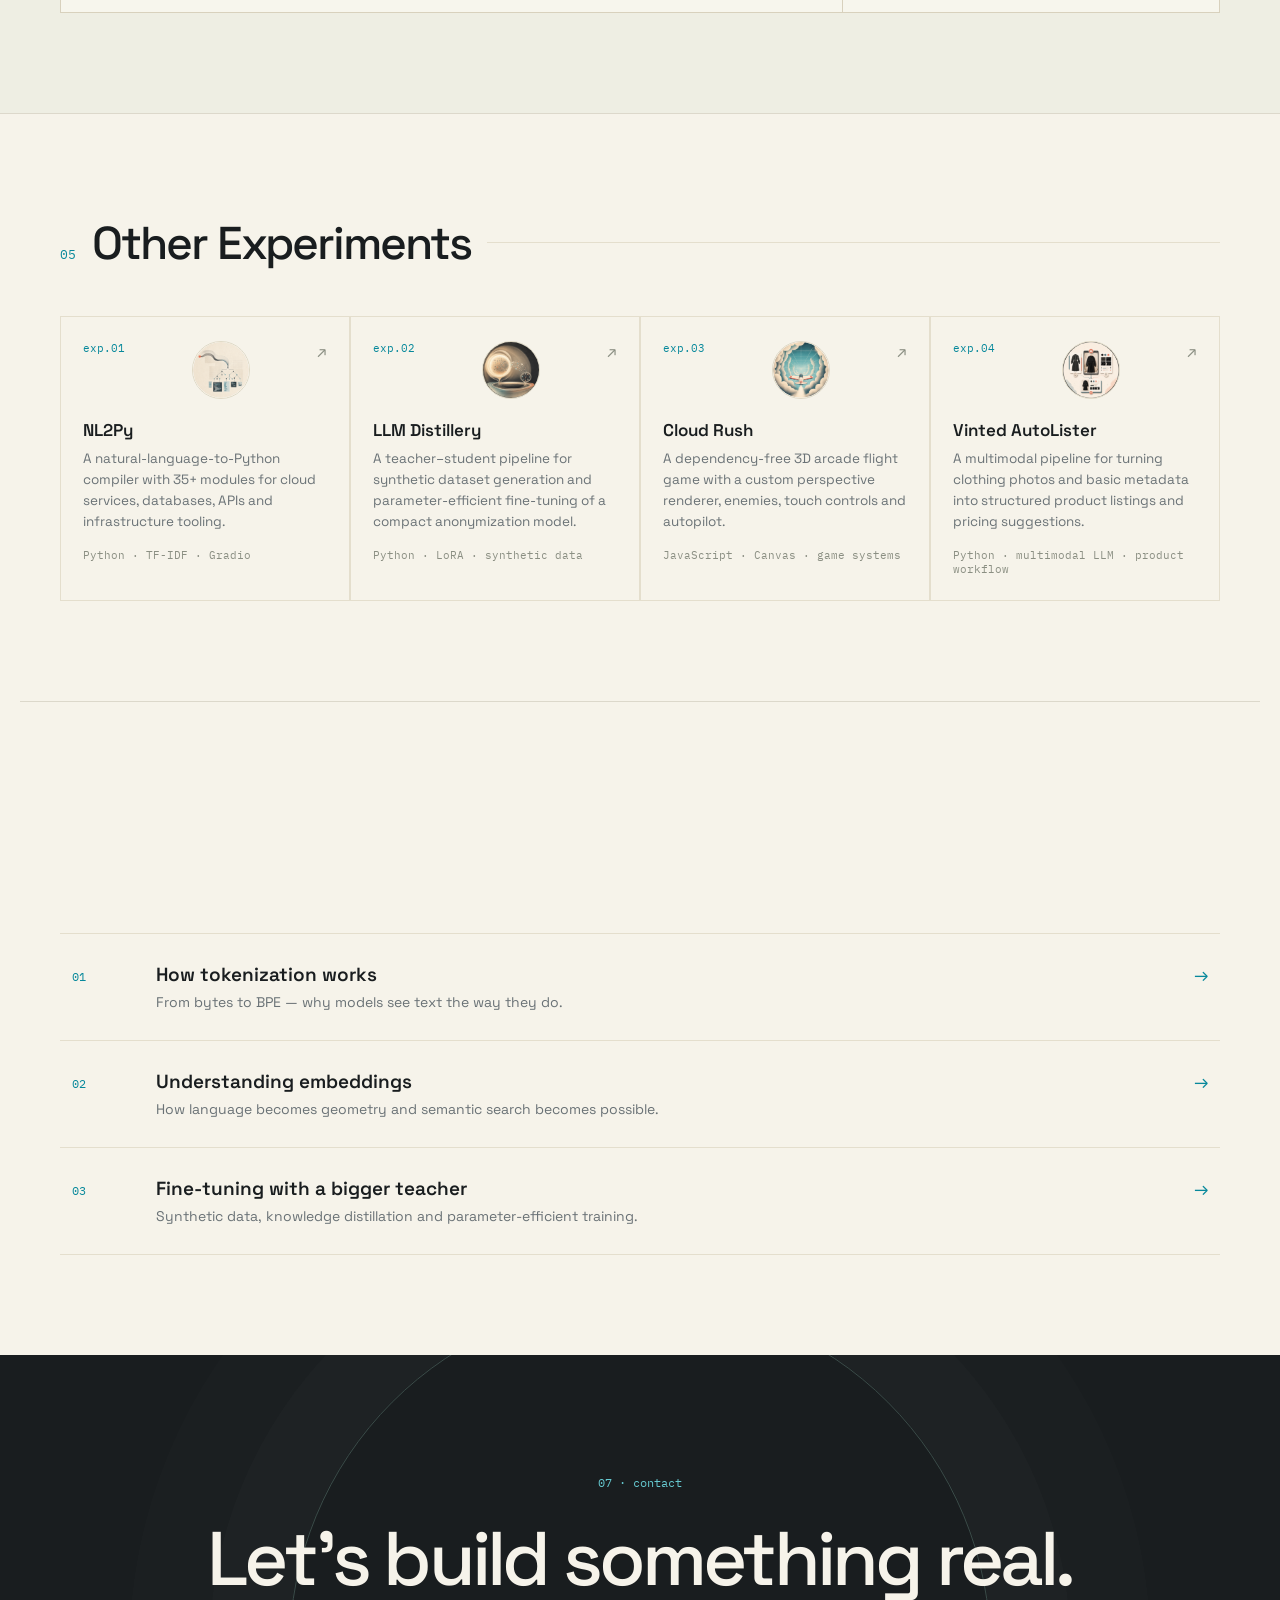
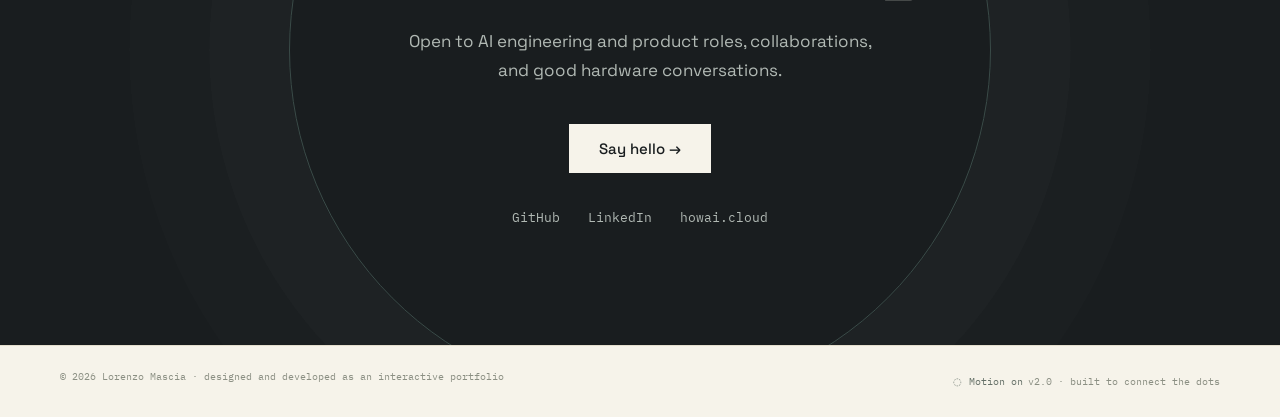
==== commit 18b651dd: "feat: refresh portfolio with orbital hero, animations and improved navigation" ====
--- a/index.html
+++ b/index.html
@@ -3,9 +3,9 @@
 <head>
 <meta charset="utf-8">
 <meta name="viewport" content="width=device-width, initial-scale=1">
-<title>Lorenzo Mascia</title>
+<title>Lorenzo Mascia — Product Developer · AI/ML Systems</title>
 <meta name="description" content="Product Developer based in Naples, Italy. I build applied AI systems, software products and connected hardware from prototype to working product.">
-<meta property="og:title" content="Lorenzo Mascia">
+<meta property="og:title" content="Lorenzo Mascia — Product Developer · AI/ML Systems">
 <meta property="og:description" content="Applied AI systems, software products and connected hardware — from early prototype to working experience.">
 <meta property="og:type" content="website">
 <link rel="icon" href="assets/favicon.svg" type="image/svg+xml">
@@ -29,59 +29,6 @@
 .hw-case-card { transition: border-color .25s ease, transform .25s ease; }
 .hw-case-card:hover { border-color: var(--accent, #00b3cc) !important; transform: translateY(-2px); }
 .hw-case-link:focus-visible { outline: 2px solid var(--accent, #00b3cc); outline-offset: 4px; }
-.feature-lanes { display: grid; grid-template-columns: repeat(3, minmax(0, 1fr)); gap: 0; align-items: start; }
-.feature-lane { min-width: 0; padding: 0 28px; border-left: 1px solid rgba(0,179,204,.48); }
-.feature-lane:first-child { padding-left: 0; border-left: 0; }
-.feature-lane:last-child { padding-right: 0; }
-.feature-lane-label { min-height: 112px; padding: 10px 6px 22px; font-family: 'IBM Plex Mono', monospace; font-size: 11px; line-height: 1.6; color: #6a7276; }
-.feature-lane-label strong { display: block; margin-bottom: 7px; color: var(--accent-text, #04788e); font-size: 12px; font-weight: 500; }
-.feature-stack { display: flex; flex-direction: column; gap: 18px; }
-.feature-card { position: relative; display: flex; flex-direction: column; width: 100%; min-height: 300px; overflow: hidden; border: 1px solid #e0dac7; background: #fdfbf4; color: #191d1f; text-decoration: none; transition: transform .28s ease, border-color .28s ease, box-shadow .28s ease; }
-.feature-card:hover { z-index: 2; border-color: var(--accent, #00b3cc); transform: translateY(-6px); box-shadow: 0 14px 28px rgba(25,29,31,.09); }
-.feature-card-media { height: 150px; overflow: hidden; border-bottom: 1px solid #e0dac7; background: #ebe6d8; }
-.feature-card-media img { display: block; width: 100%; height: 100%; object-fit: cover; transition: transform .35s ease; }
-.feature-card:hover .feature-card-media img { transform: scale(1.035); }
-.feature-card-body { padding: 16px 18px 18px; }
-.feature-card-kicker { margin-bottom: 7px; font-family: 'IBM Plex Mono', monospace; font-size: 10.5px; color: var(--accent-text, #04788e); }
-.feature-card h3 { margin: 0 0 8px; font-size: 19px; letter-spacing: -.015em; }
-.feature-card p { margin: 0 0 12px; color: #62696d; font-size: 13px; line-height: 1.5; }
-.feature-card-meta { font-family: 'IBM Plex Mono', monospace; font-size: 10.5px; color: #8b8f83; }
-.feature-card-media--badge { display: grid; place-items: center; background: #ece7da; }
-.feature-card-media--badge img { width: 112px; height: 112px; flex: 0 0 auto; border-radius: 50%; border: 1px solid #d8d1bd; object-fit: cover; }
-.feature-card-media--engine { position: relative; background: linear-gradient(135deg, #161d20, #2b3639); }
-.feature-card-media--engine::before { content: ''; position: absolute; inset: 18px; border: 1px solid rgba(0,179,204,.55); background: repeating-linear-gradient(90deg, transparent 0 32px, rgba(0,179,204,.12) 32px 33px), repeating-linear-gradient(0deg, transparent 0 32px, rgba(0,179,204,.12) 32px 33px); }
-.feature-card-media--engine::after { content: 'EMBERVEIL // ENGINE'; position: absolute; left: 31px; bottom: 28px; font-family: 'IBM Plex Mono', monospace; font-size: 11px; color: #9be0e9; }
-.experiment-draft-grid { display: grid; grid-template-columns: 1.2fr 1.2fr .8fr .8fr; gap: 18px; }
-.experiment-card--cloud { grid-column: 1; grid-row: 1; }
-.experiment-card--click { grid-column: 2; grid-row: 1; }
-.experiment-card--nl2py { grid-column: 3; grid-row: 1; }
-.experiment-card--vinted { grid-column: 4; grid-row: 1; }
-.game-pair-brace { grid-column: 1 / 3; grid-row: 2; margin-top: -6px; padding: 0 18px; text-align: center; color: var(--accent-text, #04788e); }
-.game-pair-brace svg { display: block; width: 100%; height: 36px; overflow: visible; }
-.game-pair-brace span { display: block; margin-top: 4px; font-family: 'IBM Plex Mono', monospace; font-size: 10.5px; letter-spacing: .08em; }
-.experiment-draft-card { display: flex; flex-direction: column; min-height: 250px; padding: 20px; border: 1px solid #e0dac7; background: #fdfbf4; color: #191d1f; text-decoration: none; transition: transform .25s ease, border-color .25s ease; }
-.experiment-draft-card:hover { border-color: var(--accent, #00b3cc); }
-.experiment-actions { display: flex; gap: 8px; margin-top: auto; padding-top: 16px; }
-.experiment-actions--right { justify-content: flex-end; }
-.experiment-actions--center { justify-content: center; }
-.experiment-action { position: relative; display: grid; place-items: center; width: 32px; height: 32px; flex: 0 0 auto; border: 1px solid #cfc7b3; border-radius: 50%; background: #fdfbf4; color: #596165; text-decoration: none; transition: color .2s ease, border-color .2s ease, background .2s ease, transform .2s ease; }
-.experiment-action:hover { color: var(--accent-text, #04788e); border-color: var(--accent, #00b3cc); background: rgba(0,179,204,.06); transform: translateY(-2px); }
-.experiment-action:focus-visible { outline: 2px solid var(--accent, #00b3cc); outline-offset: 3px; }
-.experiment-action svg { width: 15px; height: 15px; overflow: visible; }
-.experiment-action::after { content: attr(data-tooltip); position: absolute; left: 50%; bottom: calc(100% + 7px); z-index: 4; padding: 5px 7px; border: 1px solid #d9d1bd; background: #fdfbf4; color: #596165; font-family: 'IBM Plex Mono', monospace; font-size: 9px; line-height: 1; letter-spacing: .04em; white-space: nowrap; opacity: 0; pointer-events: none; transform: translate(-50%, 3px); transition: opacity .16s ease, transform .16s ease; }
-.experiment-action:hover::after, .experiment-action:focus-visible::after { opacity: 1; transform: translate(-50%, 0); }
-.experiment-draft-visual { height: 118px; margin: -20px -20px 18px; overflow: hidden; border-bottom: 1px solid #e0dac7; background: #dfe9e7; }
-.experiment-draft-visual img { display: block; width: 100%; height: 100%; object-fit: cover; }
-.experiment-draft-visual--click { position: relative; background: linear-gradient(135deg, #142129, #296272); }
-.experiment-draft-visual--click::before { content: ''; position: absolute; width: 58px; height: 58px; border-radius: 50%; left: 50%; top: 50%; transform: translate(-50%,-50%); background: #f4b290; box-shadow: 0 0 0 12px rgba(244,178,144,.17), 74px -25px 0 -12px #00b3cc, -68px 28px 0 -16px #f6f3ea; }
-.experiment-draft-card h3 { margin: 0 0 8px; font-size: 17px; }
-.experiment-draft-card p { margin: 0 0 14px; color: #62696d; font-size: 12.5px; line-height: 1.5; }
-@media (max-width: 1000px) {
-  .feature-lanes { grid-template-columns: 1fr; gap: 66px; }
-  .feature-lane, .feature-lane:first-child, .feature-lane:last-child { padding: 34px 0 0; border-left: 0; border-top: 1px solid rgba(0,179,204,.48); }
-  .feature-lane:first-child { padding-top: 0; border-top: 0; }
-  .feature-lane-label { min-height: 0; padding: 0 0 14px; }
-}
 @media (max-width: 800px) {
   [data-mq="navlinks"] a { display: none; }
   [data-mq="navlinks"] { gap: 12px !important; }
@@ -98,64 +45,62 @@
   [data-mq="timeline-scroll"] { display: block !important; overflow-x: auto; margin-right: -22px; padding-right: 22px; scrollbar-width: thin; }
   [data-mq="hw-project-grid"], [data-mq="hw-detail-grid"] { grid-template-columns: 1fr !important; }
   [data-mq="hw-selector"] { grid-template-columns: 1fr 1fr !important; }
-  .experiment-draft-grid { grid-template-columns: 1fr 1fr; }
-  .experiment-card--cloud { grid-column: 1; grid-row: 1; }
-  .experiment-card--click { grid-column: 2; grid-row: 1; }
-  .game-pair-brace { grid-column: 1 / 3; grid-row: 2; }
-  .experiment-card--nl2py { grid-column: 1; grid-row: 3; }
-  .experiment-card--vinted { grid-column: 2; grid-row: 3; }
   section, header { padding-left: 22px !important; padding-right: 22px !important; }
 }
 @media (max-width: 480px) {
   [data-mq="grid2m"] { grid-template-columns: 1fr !important; }
   [data-mq="hw-selector"], [data-mq="hw-parts"] { grid-template-columns: 1fr !important; }
-  .feature-card { min-height: 276px; }
-  .experiment-draft-grid { grid-template-columns: 1fr; }
-  .experiment-card--cloud { grid-column: 1; grid-row: 1; }
-  .experiment-card--click { grid-column: 1; grid-row: 2; }
-  .game-pair-brace { grid-column: 1; grid-row: 3; }
-  .experiment-card--nl2py { grid-column: 1; grid-row: 4; }
-  .experiment-card--vinted { grid-column: 1; grid-row: 5; }
 }
 </style>
+<link rel="stylesheet" href="assets/refresh.css">
+<script src="assets/refresh.js" defer></script>
 </head>
 <body>
-<div style="font-family: 'Space Grotesk', sans-serif; background: #f6f3ea; color: #191d1f; min-height: 100vh;">
-
-  <nav style="position: fixed; top: 0; left: 0; right: 0; z-index: 100; background: rgba(246,243,234,.88); backdrop-filter: blur(10px); border-bottom: 1px solid #e4decd;">
-    <div style="max-width: 1100px; margin: 0 auto; padding: 0 36px; height: 64px; display: flex; align-items: center; justify-content: space-between;">
-      <a href="#top" style="font-weight: 600; font-size: 16px; color: #191d1f; text-decoration: none; letter-spacing: -0.01em;">Lorenzo Mascia</a>
-      <div data-mq="navlinks" style="display: flex; align-items: center; gap: 26px;">
-        <a href="#about" style="font-size: 14px; color: #4c5357; text-decoration: none;" style-hover="color: var(--accent-text, #04788e);">About</a>
-        <a href="#experience" style="font-size: 14px; color: #4c5357; text-decoration: none;" style-hover="color: var(--accent-text, #04788e);">Experience</a>
-        <a href="#software" style="font-size: 14px; color: #4c5357; text-decoration: none;" style-hover="color: var(--accent-text, #04788e);">Software</a>
-        <a href="#experiments" style="font-size: 14px; color: #4c5357; text-decoration: none;" style-hover="color: var(--accent-text, #04788e);">Experiments</a>
-        <a href="#hardware" style="font-size: 14px; color: #4c5357; text-decoration: none;" style-hover="color: var(--accent-text, #04788e);">Hardware</a>
-        <a href="#writing" style="font-size: 14px; color: #4c5357; text-decoration: none;" style-hover="color: var(--accent-text, #04788e);">Writing</a>
-        <button id="openSystemBtn" data-magnet="true" style="display: flex; align-items: center; gap: 8px; font-family: 'IBM Plex Mono', monospace; font-size: 11px; letter-spacing: .1em; color: var(--accent-text, #04788e); background: transparent; border: 1px solid var(--accent-text, #04788e); padding: 8px 13px; cursor: pointer; transition: transform .15s ease, background .2s;" style-hover="background: rgba(0,179,204,.08);">
-          <span style="width: 6px; height: 6px; border-radius: 50%; background: var(--accent, #00b3cc); animation: pulse 2.4s infinite;"></span>
-          SYSTEM MODE
-        </button>
+<a href="#top" class="skip-link">Skip to content</a>
+<div class="reading-progress" aria-hidden="true"></div>
+<div class="portfolio-shell" style="font-family: 'Space Grotesk', sans-serif; background: #f6f3ea; color: #191d1f; min-height: 100vh;">
+
+  <nav class="site-nav" aria-label="Main navigation" style="position: fixed; top: 0; left: 0; right: 0; z-index: 100; border-bottom: 1px solid #dcd8cb;">
+    <div class="nav-inner">
+      <a class="brand" href="#top"><span class="brand-mark" aria-hidden="true">lm.</span>Lorenzo Mascia<span style="color: #04788e;">/</span></a>
+      <div class="nav-links" id="navLinks">
+        <a href="#about">About</a><a href="#experience">Experience</a><a href="#software">Selected work</a><a href="#hardware">Hardware</a><a href="#writing">Writing</a><a href="#contact">Contact</a>
+      </div>
+      <div class="nav-tools">
+        <button class="tool-button" id="openCommands" aria-label="Open quick navigation" aria-haspopup="dialog"><span class="command-label">Jump to</span><kbd id="commandShortcut">Ctrl K</kbd></button>
+        <button class="tool-button system-trigger" id="openSystemBtn" aria-haspopup="dialog"><span class="status-dot" aria-hidden="true"></span>SYSTEM MODE</button>
+        <button class="tool-button menu-toggle" id="menuToggle" aria-expanded="false" aria-controls="navLinks">Menu +</button>
       </div>
     </div>
   </nav>
 
-  <header id="top" style="max-width: 1100px; margin: 0 auto; padding: 170px 36px 90px; min-height: 100vh; box-sizing: border-box; width: 100%; display: flex; flex-direction: column; justify-content: center;">
-    <div style="font-family: 'IBM Plex Mono', monospace; font-size: 13px; color: #6a7276; margin-bottom: 34px;">
-      <span style="color: var(--accent-text, #04788e);">lorenzo@dev</span>:~$ <span id="typed"></span><span style="display: inline-block; width: 8px; height: 15px; background: var(--accent, #00b3cc); vertical-align: -2px; margin-left: 2px; animation: blink 1.1s steps(1) infinite;"></span>
-    </div>
-    <h1 style="margin: 0 0 30px; font-size: clamp(46px, 6.6vw, 82px); font-weight: 600; line-height: 1.04; letter-spacing: -0.03em; text-wrap: balance;">Hi, I'm Lorenzo.</h1>
-    <div data-mq="wraprow" style="display: flex; align-items: center; gap: 28px; margin-bottom: 44px;">
-      <p style="margin: 0; font-size: 19px; line-height: 1.6; color: #4c5357; max-width: 580px; text-wrap: pretty;">
-        Product Developer based in Naples, Italy. I build applied AI systems, software products and connected hardware — from early prototype to working experience.
-      </p>
-      <a href="assets/documents/CV-2026-Lorenzo-Mascia.pdf" download="CV-2026-Lorenzo-Mascia.pdf" style="margin-left: auto; display: inline-flex; align-items: center; gap: 8px; font-family: 'IBM Plex Mono', monospace; font-size: 12px; letter-spacing: .04em; color: #04788e; text-decoration: none; border: 1px solid #00b3cc; padding: 13px 16px; white-space: nowrap; transition: color .2s, background .2s;" style-hover="color: #f6f3ea; background: #04788e;">↓ DOWNLOAD CV</a>
-    </div>
-    <div data-mq="wraprow" style="display: flex; align-items: center; gap: 26px;">
-      <a href="#software" data-magnet="true" style="display: inline-block; background: #191d1f; color: #f6f3ea; text-decoration: none; font-size: 15px; font-weight: 500; padding: 14px 26px; transition: transform .15s ease, background .2s;" style-hover="background: #04788e;">Explore my work ↓</a>
-      <a href="https://github.com/LorenzoMascia" target="_blank" rel="noopener" style="font-family: 'IBM Plex Mono', monospace; font-size: 13px; color: #191d1f; text-decoration: none; border-bottom: 1px solid #c9c2ae;" style-hover="color: var(--accent-text, #04788e); border-bottom: 1px solid var(--accent, #00b3cc);">GitHub ↗</a>
-      <a href="https://www.linkedin.com/in/lorenzo-mascia" target="_blank" rel="noopener" style="font-family: 'IBM Plex Mono', monospace; font-size: 13px; color: #191d1f; text-decoration: none; border-bottom: 1px solid #c9c2ae;" style-hover="color: var(--accent-text, #04788e); border-bottom: 1px solid var(--accent, #00b3cc);">LinkedIn ↗</a>
-    </div>
+  <header id="top" class="hero-v2" style="margin: 0 auto; display: flex; flex-direction: column; width: 100%;">
+    <div class="hero-topline hero-entrance"><span><i class="status-dot" aria-hidden="true"></i> PRODUCT DEVELOPER / NAPLES, ITALY</span><span>AI SYSTEMS · SOFTWARE · CONNECTED HARDWARE</span></div>
+    <div class="hero-grid">
+      <div class="hero-copy hero-entrance">
+        <p class="hero-intro">Hi, I'm Lorenzo <span aria-hidden="true">↗</span></p>
+        <h1><span class="line">From a spark.</span><span class="line">To a system.</span><span class="line"><em>To real life.</em></span></h1>
+        <p class="hero-description">I connect AI, software and hardware to build products that work in the real world. From the first prototype to the whole experience.</p>
+        <div class="hero-actions"><a class="primary-action" href="#software" data-magnet>Explore my work <span aria-hidden="true">↘</span></a><a class="text-action" href="assets/documents/CV-2026-Lorenzo-Mascia.pdf" download>Download CV ↓</a></div>
+        <div class="hero-socials"><a href="https://github.com/LorenzoMascia" target="_blank" rel="noopener">GitHub ↗</a><a href="https://www.linkedin.com/in/lorenzo-mascia" target="_blank" rel="noopener">LinkedIn ↗</a><a href="https://howai.cloud" target="_blank" rel="noopener">howai.cloud ↗</a></div>
+      </div>
+      <div class="orbital hero-entrance" aria-label="Explore the four connected areas of my work">
+        <svg class="orbit-drawing" viewBox="0 0 520 520" aria-hidden="true">
+          <g class="orbit-grid"><circle cx="260" cy="260" r="205" stroke-dasharray="2 8"/><circle cx="260" cy="260" r="155"/><path d="M260 35V485M35 260H485" stroke-dasharray="2 8"/><path d="M110 110L410 410M110 410L410 110" opacity=".45"/></g>
+          <g class="orbit-ring"><ellipse class="orbit-wire" cx="260" cy="260" rx="204" ry="115" transform="rotate(-32 260 260)"/><circle class="orbit-particle" cx="433" cy="151" r="4"/><circle class="orbit-particle" cx="87" cy="369" r="3"/></g>
+          <g class="orbit-ring reverse"><ellipse cx="260" cy="260" rx="193" ry="116" transform="rotate(48 260 260)" stroke="#9cb6b0" stroke-width="1" fill="none"/><circle class="orbit-particle" cx="389" cy="403" r="3"/><circle cx="131" cy="117" r="5" stroke="#04788e" stroke-width="1" fill="#f6f3ea"/></g>
+          <g fill="#8a9a8d"><circle cx="260" cy="55" r="2"/><circle cx="260" cy="465" r="2"/><circle cx="55" cy="260" r="2"/><circle cx="465" cy="260" r="2"/></g>
+        </svg>
+        <span class="orbit-coordinate top">IDEAS IN ORBIT</span><span class="orbit-coordinate left">40.8518° N / 14.2681° E</span>
+        <div class="orbit-core" aria-hidden="true"><strong>lm.</strong><span>CONNECT THE DOTS</span></div>
+        <button class="orbit-node" data-domain="hardware" aria-pressed="false"><span class="node-symbol" aria-hidden="true">⌁</span> HARDWARE</button>
+        <button class="orbit-node" data-domain="software" aria-pressed="false"><span class="node-symbol" aria-hidden="true">&lt;/&gt;</span> SOFTWARE</button>
+        <button class="orbit-node" data-domain="ai" aria-pressed="true"><span class="node-symbol" aria-hidden="true">✳</span> APPLIED AI</button>
+        <button class="orbit-node" data-domain="product" aria-pressed="false"><span class="node-symbol" aria-hidden="true">◇</span> PRODUCT</button>
+        <div class="orbit-caption"><p id="domainCaption" aria-live="polite">Making intelligence useful.<br>ML systems, LLMs &amp; experiments.</p><a id="domainLink" href="#software" aria-label="Explore applied AI projects">Explore ↗</a></div>
+      </div>
+    </div>
+    <div class="hero-bottom hero-entrance"><div class="terminal-line"><span class="prompt">lorenzo@dev</span>:~$ <span id="typed">./lorenzo --stack ai · software · hardware</span><span class="terminal-cursor" aria-hidden="true"></span></div><a class="scroll-cue" href="#about">KEEP EXPLORING <span aria-hidden="true">↓</span></a></div>
   </header>
 
   <section id="about" style="max-width: 1100px; margin: 0 auto; padding: 90px 36px; min-height: 100vh; box-sizing: border-box; display: flex; flex-direction: column; justify-content: center; width: 100%;">
@@ -202,9 +147,9 @@
         <circle cx="480" cy="75" r="7" fill="#00b3cc"/>
         <g font-family="'Space Grotesk', sans-serif" fill="#191d1f">
           <text x="212" y="109" text-anchor="middle" font-size="16" font-weight="600">Integration Engineer</text>
-          <text x="212" y="128" text-anchor="middle" font-size="13" fill="#6a7276">Intern · Jan–Jul 2025</text>
+          <text x="212" y="128" text-anchor="middle" font-size="13" fill="#6a7276">Intern · Jan–Jun 2025</text>
           <text x="480" y="109" text-anchor="middle" font-size="16" font-weight="600">Product Developer</text>
-          <text x="480" y="128" text-anchor="middle" font-size="13" fill="#6a7276">Aug 2025 — present</text>
+          <text x="480" y="128" text-anchor="middle" font-size="13" fill="#6a7276">Jul 2025 — present</text>
         </g>
 
         <path d="M142 225 H550" stroke="#c9c2ae" stroke-width="1.5" fill="none"/>
@@ -236,60 +181,16 @@
     </div>
   </section>
 
-  <section id="software" data-mq="fitauto" style="max-width: 1500px; margin: 0 auto; padding: 100px 48px; min-height: 100vh; box-sizing: border-box; display: flex; flex-direction: column; width: 100%;">
+  <section id="software" data-mq="fitauto" style="max-width: 1100px; margin: 0 auto; padding: 76px 36px 60px; height: 100vh; min-height: 640px; box-sizing: border-box; display: flex; flex-direction: column; width: 100%;">
     <div data-reveal="true" style="display: flex; align-items: baseline; gap: 16px; margin-bottom: 28px; flex-shrink: 0;">
       <span style="font-family: 'IBM Plex Mono', monospace; font-size: 13px; color: var(--accent-text, #04788e);">03</span>
       <h2 style="margin: 0; font-size: 32px; font-weight: 600; letter-spacing: -0.02em;">Featured Projects</h2>
       <div style="flex: 1; height: 1px; background: #e4decd; align-self: center;"></div>
-      <a href="#experiments" style="font-family: 'IBM Plex Mono', monospace; font-size: 12px; color: #6a7276; text-decoration: none; white-space: nowrap; border: 1px solid #c9c2ae; padding: 8px 14px;" style-hover="color: var(--accent-text, #04788e); border: 1px solid var(--accent, #00b3cc);">experiments ↓</a>
-    </div>
-
-    <div class="feature-lanes" data-reveal="true">
-      <div class="feature-lane">
-        <div class="feature-lane-label"><strong>01 / AI SYSTEMS</strong>Tools and experiments built around language models, retrieval and local inference.</div>
-        <div class="feature-stack">
-          <article class="feature-card feature-card--back">
-            <div class="feature-card-media feature-card-media--badge"><img src="assets/projects/llm-distillery-badge.png" alt="LLM Distillery visual" loading="lazy"></div>
-            <div class="feature-card-body"><div class="feature-card-kicker">AI pipeline · public</div><h3>LLM Distillery</h3><p>A teacher–student pipeline for synthetic dataset generation and parameter-efficient fine-tuning.</p><div class="feature-card-meta">Python · LoRA · synthetic data</div></div>
-          </article>
-          <article class="feature-card feature-card--front">
-            <div class="feature-card-media"><img src="assets/projects/wasm-rag-cover.png" alt="Document chunks flowing into local vector search" loading="lazy"></div>
-            <div class="feature-card-body"><div class="feature-card-kicker">RAG toolkit · public</div><h3>WASM RAG</h3><p>Browser-based document parsing, chunking and vector search through Rust and WebAssembly.</p><div class="feature-card-meta">Rust · WebAssembly · vector search</div></div>
-          </article>
-        </div>
-      </div>
-
-      <div class="feature-lane">
-        <div class="feature-lane-label"><strong>02 / AI-ATTACHED ENGINES</strong>Repository-centered engines that let a coding agent turn intent into a working system.</div>
-        <div class="feature-stack">
-          <article class="feature-card feature-card--back">
-            <div class="feature-card-media"><img src="assets/projects/lifequest-cover.png" alt="Abstract visual map for LifeQuest" loading="lazy"></div>
-            <div class="feature-card-body"><div class="feature-card-kicker">AI-attached personal engine · private</div><h3>LifeQuest / QuestCore</h3><p>A repository-centered engine where an attached AI helps evolve personal organization across memory, decisions and action.</p><div class="feature-card-meta">Next.js · TypeScript · React · SQLite</div></div>
-          </article>
-          <article class="feature-card feature-card--front">
-            <div class="feature-card-media feature-card-media--engine" aria-label="Emberveil Engine visual"></div>
-            <div class="feature-card-body"><div class="feature-card-kicker">AI-attached game engine</div><h3>Emberveil Engine</h3><p>Connect the repository to a coding agent, describe the game through a project command, and let the agent build it inside the codebase.</p><div class="feature-card-meta">Codex · Claude · repository workflow</div></div>
-          </article>
-        </div>
-      </div>
-
-      <div class="feature-lane">
-        <div class="feature-lane-label"><strong>03 / APPLIED OPERATIONS</strong>Public experimentation and confidential professional work around operational data.</div>
-        <div class="feature-stack">
-          <article class="feature-card feature-card--back">
-            <div class="feature-card-media"><img src="assets/projects/correlai-cover.png" alt="Synthetic alarm correlation graph visual" loading="lazy"></div>
-            <div class="feature-card-body"><div class="feature-card-kicker">Correlation engine · public experiment</div><h3>CorrelAI</h3><p>Independent ML exploration for grouping synthetic telecom alarms and root-cause workflows.</p><div class="feature-card-meta">Python · clustering · root-cause analysis</div></div>
-          </article>
-          <article class="feature-card feature-card--front">
-            <div class="feature-card-media"><img src="assets/projects/nl-analytics-cover.png" alt="Abstract operational analytics dashboard visual" loading="lazy"></div>
-            <div class="feature-card-body"><div class="feature-card-kicker">Professional work · details generalized</div><h3>Natural-Language Analytics Dashboard</h3><p>An internal analytics experience for exploring operational data through natural-language questions and visual results.</p><div class="feature-card-meta">Generative AI · analytics · product UI</div></div>
-          </article>
-        </div>
-      </div>
-    </div>
-
-    <div hidden data-reveal="true" data-mq="grid1" style="flex: 1; min-height: 0; display: grid; grid-template-columns: 1fr 1fr; grid-template-rows: 1fr 1fr; gap: 18px;">
-      <div style="display: flex; flex-direction: column; border: 1px solid #e0dac7; background: #fdfbf4; min-height: 0; transition: border-color .25s ease;" style-hover="border: 1px solid var(--accent, #00b3cc);">
+      <a href="#experiments" style="font-family: 'IBM Plex Mono', monospace; font-size: 12px; color: #6a7276; text-decoration: none; white-space: nowrap; border: 1px solid #c9c2ae; padding: 8px 14px;" style-hover="color: var(--accent-text, #04788e); border: 1px solid var(--accent, #00b3cc);">+4 experiments ↓</a>
+    </div>
+
+    <div class="project-grid" data-reveal="true" data-mq="grid1" style="flex: 1; min-height: 0; display: grid; grid-template-columns: 1fr 1fr; grid-template-rows: 1fr 1fr; gap: 18px;">
+      <div class="project-card" style="display: flex; flex-direction: column; border: 1px solid #e0dac7; background: #fdfbf4; min-height: 0; transition: border-color .25s ease;" style-hover="border: 1px solid var(--accent, #00b3cc);">
         <img src="assets/projects/lifequest-cover.png" alt="Abstract visual map for LifeQuest" loading="lazy" style="display: block; width: 100%; flex: 1; min-height: 90px; object-fit: cover; object-position: center; border-bottom: 1px solid #e0dac7;">
         <div style="padding: 16px 20px 18px;">
           <div style="font-family: 'IBM Plex Mono', monospace; font-size: 11px; color: var(--accent-text, #04788e); margin-bottom: 7px;">proj.01 — web platform</div>
@@ -301,7 +202,7 @@
           </div>
         </div>
       </div>
-      <div style="display: flex; flex-direction: column; border: 1px solid #e0dac7; background: #fdfbf4; min-height: 0; transition: border-color .25s ease;" style-hover="border: 1px solid var(--accent, #00b3cc);">
+      <div class="project-card" style="display: flex; flex-direction: column; border: 1px solid #e0dac7; background: #fdfbf4; min-height: 0; transition: border-color .25s ease;" style-hover="border: 1px solid var(--accent, #00b3cc);">
         <img src="assets/projects/nl-analytics-cover.png" alt="Abstract operational analytics dashboard visual" loading="lazy" style="display: block; width: 100%; flex: 1; min-height: 90px; object-fit: cover; object-position: center; border-bottom: 1px solid #e0dac7;">
         <div style="padding: 16px 20px 18px;">
           <div style="font-family: 'IBM Plex Mono', monospace; font-size: 11px; color: var(--accent-text, #04788e); margin-bottom: 7px;">proj.02 — applied AI</div>
@@ -313,7 +214,7 @@
           </div>
         </div>
       </div>
-      <div style="display: flex; flex-direction: column; border: 1px solid #e0dac7; background: #fdfbf4; min-height: 0; transition: border-color .25s ease;" style-hover="border: 1px solid var(--accent, #00b3cc);">
+      <div class="project-card" style="display: flex; flex-direction: column; border: 1px solid #e0dac7; background: #fdfbf4; min-height: 0; transition: border-color .25s ease;" style-hover="border: 1px solid var(--accent, #00b3cc);">
         <img src="assets/projects/correlai-cover.png" alt="Synthetic alarm correlation graph visual" loading="lazy" style="display: block; width: 100%; flex: 1; min-height: 90px; object-fit: cover; object-position: center; border-bottom: 1px solid #e0dac7;">
         <div style="padding: 16px 20px 18px;">
           <div style="font-family: 'IBM Plex Mono', monospace; font-size: 11px; color: var(--accent-text, #04788e); margin-bottom: 7px;">proj.03 — public ML experiment</div>
@@ -325,7 +226,7 @@
           </div>
         </div>
       </div>
-      <div style="display: flex; flex-direction: column; border: 1px solid #e0dac7; background: #fdfbf4; min-height: 0; transition: border-color .25s ease;" style-hover="border: 1px solid var(--accent, #00b3cc);">
+      <div class="project-card" style="display: flex; flex-direction: column; border: 1px solid #e0dac7; background: #fdfbf4; min-height: 0; transition: border-color .25s ease;" style-hover="border: 1px solid var(--accent, #00b3cc);">
         <img src="assets/projects/wasm-rag-cover.png" alt="Document chunks flowing into local vector search" loading="lazy" style="display: block; width: 100%; flex: 1; min-height: 90px; object-fit: cover; object-position: center; border-bottom: 1px solid #e0dac7;">
         <div style="padding: 16px 20px 18px;">
           <div style="font-family: 'IBM Plex Mono', monospace; font-size: 11px; color: var(--accent-text, #04788e); margin-bottom: 7px;">proj.04 — edge AI</div>
@@ -358,23 +259,23 @@
           <span style="font-family: 'IBM Plex Mono', monospace; font-size: 11px; color: #6a7276; border: 1px solid #c9c2ae; padding: 9px 12px; white-space: nowrap;">Mar–Oct 2024</span>
         </div>
 
-        <div inert data-mq="hw-project-grid" style="display: grid; grid-template-columns: 1.35fr .65fr; min-height: 440px;">
+        <div data-mq="hw-project-grid" style="display: grid; grid-template-columns: 1.35fr .65fr; min-height: 440px;">
           <div style="padding: 30px; border-right: 1px solid #d8d1bd;">
             <div data-mq="hw-parts" style="display: grid; grid-template-columns: 1fr 1fr; gap: 18px; height: 100%;">
-              <button class="hw-trigger" data-hw-trigger="transmitter" aria-controls="hw-transmitter" style="position: relative; overflow: hidden; min-height: 355px; padding: 0; text-align: left; cursor: pointer; border: 1px solid #e0dac7; background: #fff;">
+              <div class="hw-trigger" style="position: relative; overflow: hidden; min-height: 355px; padding: 0; text-align: left; cursor: pointer; border: 1px solid #e0dac7; background: #fff;">
                 <img src="assets/hw-board.png" alt="ESP32 infrared transmitter prototype" style="display: block; width: 100%; height: 270px; object-fit: contain; padding: 18px; box-sizing: border-box;">
                 <span style="display: block; border-top: 1px solid #e0dac7; padding: 16px 18px;">
                   <span style="display: block; font-family: 'IBM Plex Mono', monospace; font-size: 10.5px; color: var(--accent-text, #04788e); margin-bottom: 5px;">01 / ceiling node</span>
                   <strong style="display: flex; justify-content: space-between; gap: 14px; font-size: 17px; font-weight: 600;">IR Transmitter <span aria-hidden="true">↘</span></strong>
                 </span>
-              </button>
-              <button class="hw-trigger" data-hw-trigger="receiver" aria-controls="hw-receiver" style="position: relative; overflow: hidden; min-height: 355px; padding: 0; text-align: left; cursor: pointer; border: 1px solid #e0dac7; background: #fff;">
+              </div>
+              <div class="hw-trigger" style="position: relative; overflow: hidden; min-height: 355px; padding: 0; text-align: left; cursor: pointer; border: 1px solid #e0dac7; background: #fff;">
                 <img src="assets/hw-rx-board.png" alt="ESP32 infrared receiver prototype" style="display: block; width: 100%; height: 270px; object-fit: contain; padding: 18px; box-sizing: border-box;">
                 <span style="display: block; border-top: 1px solid #e0dac7; padding: 16px 18px;">
                   <span style="display: block; font-family: 'IBM Plex Mono', monospace; font-size: 10.5px; color: var(--accent-text, #04788e); margin-bottom: 5px;">02 / cart node</span>
                   <strong style="display: flex; justify-content: space-between; gap: 14px; font-size: 17px; font-weight: 600;">IR Receiver <span aria-hidden="true">↘</span></strong>
                 </span>
-              </button>
+              </div>
             </div>
           </div>
 
@@ -382,235 +283,15 @@
             <div>
               <div style="font-family: 'IBM Plex Mono', monospace; font-size: 11px; color: #8b8f83; margin-bottom: 14px;">// one project · two physical nodes</div>
               <p style="margin: 0 0 18px; font-size: 17px; line-height: 1.55; color: #33393c;">I designed the infrared pipeline, embedded firmware, modular architecture, hardware schematics, prototypes and custom 3D-printed enclosures.</p>
-              <p style="margin: 0; font-size: 13.5px; line-height: 1.65; color: #6a7276;">Select the system or either device to inspect how the parts connect and how each prototype was built.</p>
+              <p style="margin: 0; font-size: 13.5px; line-height: 1.65; color: #6a7276;">Explore the complete build: system architecture, working prototypes and the design behind each device.</p>
             </div>
-            <button class="hw-trigger" data-hw-trigger="system" aria-controls="hw-system" style="width: 100%; padding: 14px 16px; cursor: pointer; border: 1px solid var(--accent, #00b3cc); background: transparent; color: var(--accent-text, #04788e); font-family: 'IBM Plex Mono', monospace; font-size: 11.5px; text-align: left; display: flex; justify-content: space-between; gap: 14px;">
+            <div class="hw-trigger" style="width: 100%; padding: 14px 16px; cursor: pointer; border: 1px solid var(--accent, #00b3cc); background: transparent; color: var(--accent-text, #04788e); font-family: 'IBM Plex Mono', monospace; font-size: 11.5px; text-align: left; display: flex; justify-content: space-between; gap: 14px;">
               <span>OPEN FULL CASE STUDY</span><span aria-hidden="true">↗</span>
-            </button>
-          </div>
-        </div>
-
-        <div hidden aria-hidden="true" data-mq="hw-selector" role="tablist" aria-label="Indoor Tracking System details" style="display: grid; grid-template-columns: repeat(3, 1fr); border-top: 1px solid #d8d1bd; border-bottom: 1px solid #d8d1bd;">
-          <button class="hw-trigger" data-hw-trigger="system" data-hw-tab="true" role="tab" aria-selected="true" aria-controls="hw-system" style="padding: 17px 20px; border: 0; border-right: 1px solid #d8d1bd; background: rgba(0,179,204,.07); cursor: pointer; text-align: left; font-family: 'IBM Plex Mono', monospace; font-size: 11.5px;"><span style="color: var(--accent-text, #04788e); margin-right: 8px;">01</span>System schema</button>
-          <button class="hw-trigger" data-hw-trigger="transmitter" data-hw-tab="true" role="tab" aria-selected="false" aria-controls="hw-transmitter" style="padding: 17px 20px; border: 0; border-right: 1px solid #d8d1bd; background: transparent; cursor: pointer; text-align: left; font-family: 'IBM Plex Mono', monospace; font-size: 11.5px;"><span style="color: var(--accent-text, #04788e); margin-right: 8px;">02</span>Transmitter</button>
-          <button class="hw-trigger" data-hw-trigger="receiver" data-hw-tab="true" role="tab" aria-selected="false" aria-controls="hw-receiver" style="padding: 17px 20px; border: 0; background: transparent; cursor: pointer; text-align: left; font-family: 'IBM Plex Mono', monospace; font-size: 11.5px;"><span style="color: var(--accent-text, #04788e); margin-right: 8px;">03</span>Receiver</button>
-        </div>
-
-        <div id="hwDetailArea" hidden aria-hidden="true" aria-live="polite">
-          <section class="hw-panel" id="hw-system" data-hw-panel="system" role="tabpanel" style="padding: 30px;">
-            <div data-mq="hw-detail-grid" style="display: grid; grid-template-columns: .9fr 1.1fr; gap: 42px; align-items: center;">
-              <figure style="margin: 0; border: 1px solid #e0dac7; background: #fff; padding: 18px;">
-                <img src="assets/sketch-schematic.png" alt="Indoor Tracking System schematic showing transmitter, receiver, server and notification" style="display: block; width: 100%; height: 390px; object-fit: contain;">
-                <figcaption style="font-family: 'IBM Plex Mono', monospace; font-size: 10.5px; color: #8b8f83; margin-top: 12px;">fig.01 — original system schematic</figcaption>
-              </figure>
-              <div>
-                <div style="font-family: 'IBM Plex Mono', monospace; font-size: 11px; color: var(--accent-text, #04788e); margin-bottom: 12px;">SYSTEM / END-TO-END FLOW</div>
-                <h4 style="margin: 0 0 14px; font-size: 25px; font-weight: 600;">From a physical zone to a digital event</h4>
-                <p style="margin: 0 0 24px; font-size: 15px; line-height: 1.7; color: #5b6367;">The ceiling transmitter emits a coded infrared beacon over a predefined area. When the receiver on the shopping cart enters that area, it detects the beacon, timestamps the event and sends it over Wi-Fi. The backend can then associate the event with a zone and support notifications and movement-pattern analysis.</p>
-                <div style="display: grid; gap: 10px; font-family: 'IBM Plex Mono', monospace; font-size: 11.5px; color: #33393c;">
-                  <div style="display: grid; grid-template-columns: 26px 1fr; gap: 12px; padding-top: 10px; border-top: 1px solid #e4decd;"><span style="color: var(--accent-text, #04788e);">01</span><span>Transmitter defines the infrared zone</span></div>
-                  <div style="display: grid; grid-template-columns: 26px 1fr; gap: 12px; padding-top: 10px; border-top: 1px solid #e4decd;"><span style="color: var(--accent-text, #04788e);">02</span><span>Receiver detects entry and sends an event</span></div>
-                  <div style="display: grid; grid-template-columns: 26px 1fr; gap: 12px; padding-top: 10px; border-top: 1px solid #e4decd;"><span style="color: var(--accent-text, #04788e);">03</span><span>Backend supports notification and analysis workflows</span></div>
-                </div>
-              </div>
             </div>
-          </section>
-
-          <section class="hw-panel" id="hw-transmitter" data-hw-panel="transmitter" role="tabpanel" hidden style="padding: 30px;">
-            <div data-mq="hw-detail-grid" style="display: grid; grid-template-columns: 1.1fr .9fr; gap: 42px; align-items: start;">
-              <div>
-                <figure style="margin: 0 0 16px; border: 1px solid #e0dac7; background: #fff; padding: 18px;"><img src="assets/hw-board.png" alt="IR transmitter board in detail" style="display: block; width: 100%; height: 330px; object-fit: contain;"><figcaption style="font-family: 'IBM Plex Mono', monospace; font-size: 10.5px; color: #8b8f83; margin-top: 10px;">prototype — ESP32 transmitter on perfboard</figcaption></figure>
-                <div data-mq="hw-parts" style="display: grid; grid-template-columns: 1fr 1fr; gap: 16px;">
-                  <figure style="margin: 0; border: 1px solid #e0dac7; background: #fff; padding: 12px;"><img src="assets/hw-enclosure.png" alt="3D-printed transmitter enclosure" style="display: block; width: 100%; height: 150px; object-fit: contain;"><figcaption style="font-family: 'IBM Plex Mono', monospace; font-size: 10px; color: #8b8f83; margin-top: 8px;">custom FDM enclosure</figcaption></figure>
-                  <figure style="margin: 0; border: 1px solid #e0dac7; background: #fff; padding: 12px;"><img src="assets/sketch-transmitter.png" alt="Early transmitter enclosure sketch" style="display: block; width: 100%; height: 150px; object-fit: contain;"><figcaption style="font-family: 'IBM Plex Mono', monospace; font-size: 10px; color: #8b8f83; margin-top: 8px;">first enclosure sketch</figcaption></figure>
-                </div>
-              </div>
-              <div>
-                <div style="font-family: 'IBM Plex Mono', monospace; font-size: 11px; color: var(--accent-text, #04788e); margin-bottom: 12px;">NODE 01 / TRANSMITTER</div>
-                <h4 style="margin: 0 0 14px; font-size: 25px; font-weight: 600;">The invisible boundary</h4>
-                <p style="margin: 0 0 14px; font-size: 15px; line-height: 1.7; color: #33393c;">Mounted on the ceiling, the transmitter floods a cone-shaped zone with a coded 940nm infrared beacon.</p>
-                <p style="margin: 0 0 24px; font-size: 14px; line-height: 1.7; color: #6a7276;">I designed the circuit and driver stage on perfboard, wrote the embedded beacon-control firmware and developed the custom 3D-printed enclosure.</p>
-                <div style="font-family: 'IBM Plex Mono', monospace; font-size: 11.5px; line-height: 1.6; border-top: 1px solid #e4decd;">
-                  <div style="display: grid; grid-template-columns: 88px 1fr; gap: 12px; padding: 10px 0; border-bottom: 1px solid #e4decd;"><span style="color: #8b8f83;">mcu</span><span>ESP32-WROOM-32</span></div>
-                  <div style="display: grid; grid-template-columns: 88px 1fr; gap: 12px; padding: 10px 0; border-bottom: 1px solid #e4decd;"><span style="color: #8b8f83;">driver</span><span>2N2222 NPN + current-limiting resistor</span></div>
-                  <div style="display: grid; grid-template-columns: 88px 1fr; gap: 12px; padding: 10px 0; border-bottom: 1px solid #e4decd;"><span style="color: #8b8f83;">emitter</span><span>940nm IR LED</span></div>
-                  <div style="display: grid; grid-template-columns: 88px 1fr; gap: 12px; padding: 10px 0; border-bottom: 1px solid #e4decd;"><span style="color: #8b8f83;">enclosure</span><span>Custom FDM 3D print</span></div>
-                </div>
-              </div>
-            </div>
-          </section>
-
-          <section class="hw-panel" id="hw-receiver" data-hw-panel="receiver" role="tabpanel" hidden style="padding: 30px;">
-            <div data-mq="hw-detail-grid" style="display: grid; grid-template-columns: 1.1fr .9fr; gap: 42px; align-items: start;">
-              <div>
-                <figure style="margin: 0 0 16px; border: 1px solid #e0dac7; background: #fff; padding: 18px;"><img src="assets/hw-rx-board.png" alt="IR receiver board in detail" style="display: block; width: 100%; height: 330px; object-fit: contain;"><figcaption style="font-family: 'IBM Plex Mono', monospace; font-size: 10.5px; color: #8b8f83; margin-top: 10px;">prototype — wireless ESP32 receiver</figcaption></figure>
-                <div data-mq="hw-parts" style="display: grid; grid-template-columns: 1fr 1fr; gap: 16px;">
-                  <figure style="margin: 0; border: 1px solid #e0dac7; background: #fff; padding: 12px;"><img src="assets/hw-rx-enclosure.png" alt="Receiver enclosure with internal battery" style="display: block; width: 100%; height: 150px; object-fit: contain;"><figcaption style="font-family: 'IBM Plex Mono', monospace; font-size: 10px; color: #8b8f83; margin-top: 8px;">battery and hook-on enclosure</figcaption></figure>
-                  <figure style="margin: 0; border: 1px solid #e0dac7; background: #fff; padding: 12px;"><img src="assets/sketch-receiver.png" alt="Early receiver enclosure sketch" style="display: block; width: 100%; height: 150px; object-fit: contain;"><figcaption style="font-family: 'IBM Plex Mono', monospace; font-size: 10px; color: #8b8f83; margin-top: 8px;">first receiver sketch</figcaption></figure>
-                </div>
-              </div>
-              <div>
-                <div style="font-family: 'IBM Plex Mono', monospace; font-size: 11px; color: var(--accent-text, #04788e); margin-bottom: 12px;">NODE 02 / RECEIVER</div>
-                <h4 style="margin: 0 0 14px; font-size: 25px; font-weight: 600;">The mobile sensing node</h4>
-                <p style="margin: 0 0 14px; font-size: 15px; line-height: 1.7; color: #33393c;">Attached to the shopping cart, the receiver detects the infrared beacon when it crosses into a tracked zone, timestamps the event and sends it over Wi-Fi.</p>
-                <p style="margin: 0 0 24px; font-size: 14px; line-height: 1.7; color: #6a7276;">I designed the sensing and power circuit, battery supply, embedded firmware and uplink, plus the hooked enclosure used to mount the node to the cart.</p>
-                <div style="font-family: 'IBM Plex Mono', monospace; font-size: 11.5px; line-height: 1.6; border-top: 1px solid #e4decd;">
-                  <div style="display: grid; grid-template-columns: 88px 1fr; gap: 12px; padding: 10px 0; border-bottom: 1px solid #e4decd;"><span style="color: #8b8f83;">mcu</span><span>ESP32-WROOM-32</span></div>
-                  <div style="display: grid; grid-template-columns: 88px 1fr; gap: 12px; padding: 10px 0; border-bottom: 1px solid #e4decd;"><span style="color: #8b8f83;">sensor</span><span>38kHz infrared receiver module</span></div>
-                  <div style="display: grid; grid-template-columns: 88px 1fr; gap: 12px; padding: 10px 0; border-bottom: 1px solid #e4decd;"><span style="color: #8b8f83;">power</span><span>Li-ion cell + rocker switch</span></div>
-                  <div style="display: grid; grid-template-columns: 88px 1fr; gap: 12px; padding: 10px 0; border-bottom: 1px solid #e4decd;"><span style="color: #8b8f83;">uplink</span><span>Wi-Fi → backend event</span></div>
-                </div>
-              </div>
-            </div>
-          </section>
-        </div>
+          </div>
+        </div>
+
       </article>
-
-      <div aria-hidden="true" hidden data-reveal="true" style="display: flex; align-items: center; gap: 14px; flex-wrap: wrap; margin-bottom: 38px; padding: 20px 0;">
-        <div style="border: 1px solid #c9c2ae; padding: 10px 16px; text-align: center;"><div style="font-family: 'IBM Plex Mono', monospace; font-size: 12px; font-weight: 500;">TRANSMITTER</div><div style="font-family: 'IBM Plex Mono', monospace; font-size: 10.5px; color: #8b8f83;">ceiling</div></div>
-        <div style="text-align: center;"><div style="font-family: 'IBM Plex Mono', monospace; font-size: 10.5px; color: #8b8f83;">ir beacon</div><div style="font-family: 'IBM Plex Mono', monospace; font-size: 13px; color: var(--accent-text, #04788e);">──▸</div></div>
-        <div style="border: 1px solid #c9c2ae; padding: 10px 16px; text-align: center;"><div style="font-family: 'IBM Plex Mono', monospace; font-size: 12px; font-weight: 500;">RECEIVER</div><div style="font-family: 'IBM Plex Mono', monospace; font-size: 10.5px; color: #8b8f83;">on the cart</div></div>
-        <div style="text-align: center;"><div style="font-family: 'IBM Plex Mono', monospace; font-size: 10.5px; color: #8b8f83;">wi-fi</div><div style="font-family: 'IBM Plex Mono', monospace; font-size: 13px; color: var(--accent-text, #04788e);">──▸</div></div>
-        <div style="border: 1px solid #c9c2ae; padding: 10px 16px; text-align: center;"><div style="font-family: 'IBM Plex Mono', monospace; font-size: 12px; font-weight: 500;">SERVER</div><div style="font-family: 'IBM Plex Mono', monospace; font-size: 10.5px; color: #8b8f83;">events api</div></div>
-        <div style="text-align: center;"><div style="font-family: 'IBM Plex Mono', monospace; font-size: 10.5px; color: #8b8f83;">push</div><div style="font-family: 'IBM Plex Mono', monospace; font-size: 13px; color: var(--accent-text, #04788e);">──▸</div></div>
-        <div style="border: 1px solid #c9c2ae; padding: 10px 16px; text-align: center;"><div style="font-family: 'IBM Plex Mono', monospace; font-size: 12px; font-weight: 500;">SMARTPHONE</div><div style="font-family: 'IBM Plex Mono', monospace; font-size: 10.5px; color: #8b8f83;">notification</div></div>
-      </div>
-      <div aria-hidden="true" hidden data-reveal="true">
-      <div data-mq="carousel" style="display: flex; justify-content: flex-end; align-items: center; gap: 12px; margin-bottom: 26px;">
-        <span id="hwCounter" style="font-family: 'IBM Plex Mono', monospace; font-size: 12px; color: #8b8f83; margin-right: 8px;">01 / 03</span>
-        <button id="hwPrev" style="font-family: 'IBM Plex Mono', monospace; font-size: 14px; color: #191d1f; background: transparent; border: 1px solid #c9c2ae; padding: 8px 16px; cursor: pointer; transition: all .2s;" style-hover="border: 1px solid var(--accent, #00b3cc); color: var(--accent-text, #04788e);">←</button>
-        <button id="hwNext" style="font-family: 'IBM Plex Mono', monospace; font-size: 14px; color: #191d1f; background: transparent; border: 1px solid #c9c2ae; padding: 8px 16px; cursor: pointer; transition: all .2s;" style-hover="border: 1px solid var(--accent, #00b3cc); color: var(--accent-text, #04788e);">→</button>
-      </div>
-      <div style="position: relative; overflow: hidden; width: 100vw; margin-left: calc(50% - 50vw);">
-      <div class="hw-slide" data-slide="0" style="top: 0; width: min(1000px, 86vw); left: 50%; background: transparent; transition: transform .6s cubic-bezier(.25,.7,.25,1), opacity .6s ease; position: relative; transform: translateX(-50%); opacity: 1; z-index: 3;">
-      <div data-mq="stack" style="display: grid; grid-template-columns: 1.05fr .95fr; gap: 64px; align-items: start;">
-        <div>
-          <div id="hwBoard1" style="position: relative; border: 1px solid #e0dac7; background: #ffffff; padding: 26px; cursor: crosshair;">
-            <img src="assets/hw-board.png" alt="SmartIR Node — ESP32 board on perfboard" style="display: block; width: 100%; height: auto;">
-            <div id="hwPins1" style="position: absolute; inset: 26px; pointer-events: none; transition: opacity .35s ease; opacity: 0;">
-              <div style="position: absolute; left: 69%; top: 47%;">
-                <div style="width: 10px; height: 10px; border-radius: 50%; background: var(--accent, #00b3cc); border: 2px solid #fff; box-shadow: 0 0 0 3px rgba(0,179,204,.25); transform: translate(-50%,-50%);"></div>
-                <div style="position: absolute; left: 14px; top: -10px; background: #12181c; color: #dcebee; font-family: 'IBM Plex Mono', monospace; font-size: 11px; padding: 4px 8px; white-space: nowrap;">ESP32-WROOM-32</div>
-              </div>
-              <div style="position: absolute; left: 81%; top: 10%;">
-                <div style="width: 10px; height: 10px; border-radius: 50%; background: var(--accent, #00b3cc); border: 2px solid #fff; box-shadow: 0 0 0 3px rgba(0,179,204,.25); transform: translate(-50%,-50%);"></div>
-                <div style="position: absolute; right: 14px; top: 16px; background: #12181c; color: #dcebee; font-family: 'IBM Plex Mono', monospace; font-size: 11px; padding: 4px 8px; white-space: nowrap;">millefori proto board</div>
-              </div>
-              <div style="position: absolute; left: 10%; top: 9%;">
-                <div style="width: 10px; height: 10px; border-radius: 50%; background: var(--accent, #00b3cc); border: 2px solid #fff; box-shadow: 0 0 0 3px rgba(0,179,204,.25); transform: translate(-50%,-50%);"></div>
-                <div style="position: absolute; left: 14px; top: -10px; background: #12181c; color: #dcebee; font-family: 'IBM Plex Mono', monospace; font-size: 11px; padding: 4px 8px; white-space: nowrap;">5V screw terminal</div>
-              </div>
-              <div style="position: absolute; left: 19%; top: 94%;">
-                <div style="width: 10px; height: 10px; border-radius: 50%; background: var(--accent, #00b3cc); border: 2px solid #fff; box-shadow: 0 0 0 3px rgba(0,179,204,.25); transform: translate(-50%,-50%);"></div>
-                <div style="position: absolute; left: -24px; top: 14px; background: #12181c; color: #dcebee; font-family: 'IBM Plex Mono', monospace; font-size: 11px; padding: 4px 8px; white-space: nowrap;">current-limiting R</div>
-              </div>
-              <div style="position: absolute; left: 32%; top: 92%;">
-                <div style="width: 10px; height: 10px; border-radius: 50%; background: var(--accent, #00b3cc); border: 2px solid #fff; box-shadow: 0 0 0 3px rgba(0,179,204,.25); transform: translate(-50%,-50%);"></div>
-                <div style="position: absolute; left: -20px; top: -36px; background: #12181c; color: #dcebee; font-family: 'IBM Plex Mono', monospace; font-size: 11px; padding: 4px 8px; white-space: nowrap;">2N2222 driver</div>
-              </div>
-              <div style="position: absolute; left: 41%; top: 89%;">
-                <div style="width: 10px; height: 10px; border-radius: 50%; background: var(--accent, #00b3cc); border: 2px solid #fff; box-shadow: 0 0 0 3px rgba(0,179,204,.25); transform: translate(-50%,-50%);"></div>
-                <div style="position: absolute; left: 12px; top: 14px; background: #12181c; color: #dcebee; font-family: 'IBM Plex Mono', monospace; font-size: 11px; padding: 4px 8px; white-space: nowrap;">IR LED · 940nm</div>
-              </div>
-            </div>
-            <div id="hwHint1" style="position: absolute; left: 26px; bottom: 34px; font-family: 'IBM Plex Mono', monospace; font-size: 11px; color: #8b8f83; background: rgba(255,255,255,.85); padding: 3px 8px; transition: opacity .35s ease; opacity: 1;">hover to inspect components</div>
-          </div>
-          <div style="display: flex; gap: 20px; margin-top: 20px; align-items: center;">
-            <img src="assets/hw-enclosure.png" alt="Custom 3D-printed enclosure" style="display: block; width: 46%; border: 1px solid #e0dac7; background: #fff;">
-            <div style="font-family: 'IBM Plex Mono', monospace; font-size: 12px; line-height: 1.9; color: #6a7276;">custom 3D-printed<br>enclosure · FDM</div>
-          </div>
-        </div>
-        <div>
-          <div style="font-family: 'IBM Plex Mono', monospace; font-size: 12px; color: var(--accent-text, #04788e); margin-bottom: 12px;">hw.01 — transmitter · bachelor's thesis · 2024</div>
-          <h3 style="margin: 0 0 16px; font-size: 26px; font-weight: 600; letter-spacing: -0.01em;">IR Transmitter</h3>
-          <p style="margin: 0 0 16px; font-size: 16px; line-height: 1.65; color: #33393c; text-wrap: pretty;">Mounted on the ceiling, it floods a cone-shaped zone with a coded 940nm infrared beacon — the invisible boundary the whole system is built on.</p>
-          <p style="margin: 0 0 28px; font-size: 14.5px; line-height: 1.65; color: #6a7276;"><span style="font-family: 'IBM Plex Mono', monospace; font-size: 12px; color: var(--accent-text, #04788e);">designed by me —</span> circuit and driver stage on perfboard, embedded firmware, and the 3D-printed enclosure.</p>
-          <div style="font-family: 'IBM Plex Mono', monospace; font-size: 12.5px; line-height: 1.7; color: #33393c; border-top: 1px solid #e4decd;">
-            <div style="display: grid; grid-template-columns: 110px 1fr; gap: 14px; padding: 10px 0; border-bottom: 1px solid #e4decd;"><span style="color: #8b8f83;">mcu</span><span>ESP32-WROOM-32 · Wi-Fi + BT</span></div>
-            <div style="display: grid; grid-template-columns: 110px 1fr; gap: 14px; padding: 10px 0; border-bottom: 1px solid #e4decd;"><span style="color: #8b8f83;">driver</span><span>2N2222 NPN + current-limiting resistor</span></div>
-            <div style="display: grid; grid-template-columns: 110px 1fr; gap: 14px; padding: 10px 0; border-bottom: 1px solid #e4decd;"><span style="color: #8b8f83;">emitter</span><span>940nm IR LED</span></div>
-            <div style="display: grid; grid-template-columns: 110px 1fr; gap: 14px; padding: 10px 0; border-bottom: 1px solid #e4decd;"><span style="color: #8b8f83;">power</span><span>5V via screw terminal · mains adapter</span></div>
-            <div style="display: grid; grid-template-columns: 110px 1fr; gap: 14px; padding: 10px 0; border-bottom: 1px solid #e4decd;"><span style="color: #8b8f83;">firmware</span><span>Embedded C · infrared beacon control</span></div>
-            <div style="display: grid; grid-template-columns: 110px 1fr; gap: 14px; padding: 10px 0; border-bottom: 1px solid #e4decd;"><span style="color: #8b8f83;">result</span><span>Working illuminator prototype and custom enclosure</span></div>
-          </div>
-          <div style="margin-top: 28px;">
-            <span style="display: inline-block; font-family: 'IBM Plex Mono', monospace; font-size: 12px; color: #6a7276; border: 1px solid #c9c2ae; padding: 10px 16px;">Indoor Tracking System · Mar–Oct 2024</span>
-          </div>
-        </div>
-      </div>
-      </div>
-      <div class="hw-slide" data-slide="1" style="top: 0; width: min(1000px, 86vw); left: 50%; background: transparent; transition: transform .6s cubic-bezier(.25,.7,.25,1), opacity .6s ease; position: absolute; transform: translateX(62%) scale(.88); opacity: .35; z-index: 1; cursor: pointer;">
-      <div data-mq="stack" style="display: grid; grid-template-columns: .95fr 1.05fr; gap: 64px; align-items: start;">
-        <div>
-          <div style="font-family: 'IBM Plex Mono', monospace; font-size: 12px; color: var(--accent-text, #04788e); margin-bottom: 12px;">hw.02 — receiver · bachelor's thesis · 2024</div>
-          <h3 style="margin: 0 0 16px; font-size: 26px; font-weight: 600; letter-spacing: -0.01em;">IR Receiver</h3>
-          <p style="margin: 0 0 16px; font-size: 16px; line-height: 1.65; color: #33393c; text-wrap: pretty;">Rides on the shopping cart. When it crosses the transmitter's beacon it timestamps the event and ships it over Wi-Fi — the server turns it into a push notification.</p>
-          <p style="margin: 0 0 28px; font-size: 14.5px; line-height: 1.65; color: #6a7276;"><span style="font-family: 'IBM Plex Mono', monospace; font-size: 12px; color: var(--accent-text, #04788e);">designed by me —</span> sensing and power circuit, battery supply with hard switch, firmware and uplink, plus the hooked enclosure that clips onto the cart.</p>
-          <div style="font-family: 'IBM Plex Mono', monospace; font-size: 12.5px; line-height: 1.7; color: #33393c; border-top: 1px solid #e4decd;">
-            <div style="display: grid; grid-template-columns: 110px 1fr; gap: 14px; padding: 10px 0; border-bottom: 1px solid #e4decd;"><span style="color: #8b8f83;">mcu</span><span>ESP32-WROOM-32 · Wi-Fi + BT</span></div>
-            <div style="display: grid; grid-template-columns: 110px 1fr; gap: 14px; padding: 10px 0; border-bottom: 1px solid #e4decd;"><span style="color: #8b8f83;">sensor</span><span>38kHz infrared receiver module</span></div>
-            <div style="display: grid; grid-template-columns: 110px 1fr; gap: 14px; padding: 10px 0; border-bottom: 1px solid #e4decd;"><span style="color: #8b8f83;">power</span><span>Li-ion cell + rocker switch · fully wireless</span></div>
-            <div style="display: grid; grid-template-columns: 110px 1fr; gap: 14px; padding: 10px 0; border-bottom: 1px solid #e4decd;"><span style="color: #8b8f83;">uplink</span><span>Wi-Fi → server → push notification</span></div>
-            <div style="display: grid; grid-template-columns: 110px 1fr; gap: 14px; padding: 10px 0; border-bottom: 1px solid #e4decd;"><span style="color: #8b8f83;">enclosure</span><span>FDM 3D print · mounting hook + tab</span></div>
-            <div style="display: grid; grid-template-columns: 110px 1fr; gap: 14px; padding: 10px 0; border-bottom: 1px solid #e4decd;"><span style="color: #8b8f83;">result</span><span>Working wireless receiver prototype with zone-entry events</span></div>
-          </div>
-          <div style="margin-top: 28px;">
-            <span style="display: inline-block; font-family: 'IBM Plex Mono', monospace; font-size: 12px; color: #6a7276; border: 1px solid #c9c2ae; padding: 10px 16px;">Prototype, schematics and technical documentation</span>
-          </div>
-        </div>
-        <div>
-          <div id="hwBoard2" style="position: relative; border: 1px solid #e0dac7; background: #ffffff; padding: 26px; cursor: crosshair;">
-            <div style="position: relative; width: 78%; margin: 0 auto;">
-            <img src="assets/hw-rx-board.png" alt="IR Receiver — ESP32 board with IR sensor" style="display: block; width: 100%; height: auto;">
-            <div id="hwPins2" style="position: absolute; inset: 0; pointer-events: none; transition: opacity .35s ease; opacity: 0;">
-              <div style="position: absolute; left: 33%; top: 10%;">
-                <div style="width: 10px; height: 10px; border-radius: 50%; background: var(--accent, #00b3cc); border: 2px solid #fff; box-shadow: 0 0 0 3px rgba(0,179,204,.25); transform: translate(-50%,-50%);"></div>
-                <div style="position: absolute; left: 14px; top: -10px; background: #12181c; color: #dcebee; font-family: 'IBM Plex Mono', monospace; font-size: 11px; padding: 4px 8px; white-space: nowrap;">38kHz IR receiver</div>
-              </div>
-              <div style="position: absolute; left: 64%; top: 55%;">
-                <div style="width: 10px; height: 10px; border-radius: 50%; background: var(--accent, #00b3cc); border: 2px solid #fff; box-shadow: 0 0 0 3px rgba(0,179,204,.25); transform: translate(-50%,-50%);"></div>
-                <div style="position: absolute; left: 14px; top: -10px; background: #12181c; color: #dcebee; font-family: 'IBM Plex Mono', monospace; font-size: 11px; padding: 4px 8px; white-space: nowrap;">ESP32-WROOM-32</div>
-              </div>
-              <div style="position: absolute; left: 20%; top: 54%;">
-                <div style="width: 10px; height: 10px; border-radius: 50%; background: var(--accent, #00b3cc); border: 2px solid #fff; box-shadow: 0 0 0 3px rgba(0,179,204,.25); transform: translate(-50%,-50%);"></div>
-                <div style="position: absolute; right: 14px; top: -10px; background: #12181c; color: #dcebee; font-family: 'IBM Plex Mono', monospace; font-size: 11px; padding: 4px 8px; white-space: nowrap;">micro-USB · flashing</div>
-              </div>
-              <div style="position: absolute; left: 25%; top: 87%;">
-                <div style="width: 10px; height: 10px; border-radius: 50%; background: var(--accent, #00b3cc); border: 2px solid #fff; box-shadow: 0 0 0 3px rgba(0,179,204,.25); transform: translate(-50%,-50%);"></div>
-                <div style="position: absolute; left: 12px; top: 14px; background: #12181c; color: #dcebee; font-family: 'IBM Plex Mono', monospace; font-size: 11px; padding: 4px 8px; white-space: nowrap;">millefori proto board</div>
-              </div>
-            </div>
-            </div>
-            <div id="hwHint2" style="position: absolute; left: 26px; bottom: 34px; font-family: 'IBM Plex Mono', monospace; font-size: 11px; color: #8b8f83; background: rgba(255,255,255,.85); padding: 3px 8px; transition: opacity .35s ease; opacity: 1;">hover to inspect components</div>
-          </div>
-          <div style="display: flex; gap: 20px; margin-top: 20px; align-items: center;">
-            <img src="assets/hw-rx-enclosure.png" alt="Receiver enclosure — Li-ion battery inside, mounting tab and hook" style="display: block; width: 62%; border: 1px solid #e0dac7; background: #fff;">
-            <div style="font-family: 'IBM Plex Mono', monospace; font-size: 12px; line-height: 1.9; color: #6a7276;">li-ion inside ·<br>hook-on enclosure ·<br>FDM print</div>
-          </div>
-        </div>
-      </div>
-      </div>
-      <div class="hw-slide" data-slide="2" style="top: 0; width: min(1000px, 86vw); left: 50%; background: transparent; transition: transform .6s cubic-bezier(.25,.7,.25,1), opacity .6s ease; position: absolute; transform: translateX(-162%) scale(.88); opacity: .35; z-index: 1; cursor: pointer;">
-      <div style="padding: 10px 0 30px;">
-        <div style="font-family: 'IBM Plex Mono', monospace; font-size: 12px; color: var(--accent-text, #04788e); margin-bottom: 20px;">// from the build log — early sketches</div>
-        <div data-mq="stack" style="display: grid; grid-template-columns: 1.4fr 1fr 1fr; gap: 18px; align-items: stretch;">
-          <figure style="margin: 0; border: 1px solid #e0dac7; background: #fff; padding: 14px; display: flex; flex-direction: column;">
-            <img src="assets/sketch-schematic.png" alt="System schematic sketch — transmitter cone, cart receiver, server, push" style="display: block; width: 100%; height: 240px; object-fit: contain; flex: 1;">
-            <figcaption style="font-family: 'IBM Plex Mono', monospace; font-size: 11px; color: #8b8f83; margin-top: 10px;">fig.01 — system schematic: cone, cart, server, push</figcaption>
-          </figure>
-          <figure style="margin: 0; border: 1px solid #e0dac7; background: #fff; padding: 14px; display: flex; flex-direction: column;">
-            <img src="assets/sketch-receiver.png" alt="Receiver enclosure sketch" style="display: block; width: 100%; height: 240px; object-fit: contain; flex: 1;">
-            <figcaption style="font-family: 'IBM Plex Mono', monospace; font-size: 11px; color: #8b8f83; margin-top: 10px;">fig.02 — receiver, first sketch</figcaption>
-          </figure>
-          <figure style="margin: 0; border: 1px solid #e0dac7; background: #fff; padding: 14px; display: flex; flex-direction: column;">
-            <img src="assets/sketch-transmitter.png" alt="Transmitter enclosure sketch" style="display: block; width: 100%; height: 240px; object-fit: contain; flex: 1;">
-            <figcaption style="font-family: 'IBM Plex Mono', monospace; font-size: 11px; color: #8b8f83; margin-top: 10px;">fig.03 — transmitter, first sketch</figcaption>
-          </figure>
-        </div>
-      </div>
-      </div>
-      </div>
-      </div>
     </div>
   </section>
 
@@ -620,44 +301,7 @@
       <h2 style="margin: 0; font-size: 32px; font-weight: 600; letter-spacing: -0.02em;">Other Experiments</h2>
       <div style="flex: 1; height: 1px; background: #e4decd; align-self: center;"></div>
     </div>
-    <div class="experiment-draft-grid" data-reveal="true">
-      <article class="experiment-draft-card experiment-card--cloud">
-        <div class="experiment-draft-visual"><img src="assets/projects/cloud-rush-badge.png" alt="Cloud Rush visual" loading="lazy"></div>
-        <div class="feature-card-kicker">Game experiment · public</div><h3>Cloud Rush</h3><p>Dependency-free 3D arcade flight game with a custom perspective renderer, touch controls and autopilot.</p><div class="feature-card-meta">JavaScript · Canvas</div>
-        <div class="experiment-actions experiment-actions--right" aria-label="Cloud Rush links">
-          <a class="experiment-action" href="https://github.com/LorenzoMascia/cloud-rush" target="_blank" rel="noopener" aria-label="Open Cloud Rush repository on GitHub" data-tooltip="GitHub"><svg viewBox="0 0 24 24" aria-hidden="true"><path fill="currentColor" d="M12 .7A11.5 11.5 0 0 0 8.36 23.1c.58.11.79-.25.79-.56v-2.24c-3.22.7-3.9-1.37-3.9-1.37-.53-1.34-1.29-1.7-1.29-1.7-1.05-.72.08-.71.08-.71 1.17.08 1.78 1.2 1.78 1.2 1.04 1.77 2.72 1.26 3.38.96.1-.75.41-1.26.74-1.55-2.57-.29-5.27-1.28-5.27-5.69 0-1.26.45-2.28 1.19-3.09-.12-.29-.52-1.47.11-3.05 0 0 .97-.31 3.16 1.18a10.9 10.9 0 0 1 5.76 0c2.2-1.49 3.16-1.18 3.16-1.18.63 1.58.23 2.76.11 3.05.74.81 1.19 1.83 1.19 3.09 0 4.42-2.7 5.39-5.28 5.68.42.36.79 1.08.79 2.18v3.23c0 .31.21.67.8.56A11.5 11.5 0 0 0 12 .7Z"/></svg></a>
-          <a class="experiment-action" href="https://lorenzomascia.github.io/cloud-rush/" target="_blank" rel="noopener" aria-label="Play Cloud Rush" data-tooltip="Play game"><svg viewBox="0 0 24 24" aria-hidden="true"><path d="M8 5.5 18 12 8 18.5Z" fill="none" stroke="currentColor" stroke-width="1.8" stroke-linejoin="round"/></svg></a>
-        </div>
-      </article>
-      <article class="experiment-draft-card experiment-card--click">
-        <div class="experiment-draft-visual experiment-draft-visual--click" aria-label="Click Mania draft visual"></div>
-        <div class="feature-card-kicker">Game experiment · public</div><h3>Click Mania</h3><p>A browser arcade game about speed, precision and combos, with multiple modes, difficulty levels and local records.</p><div class="feature-card-meta">JavaScript · Web Audio API · localStorage</div>
-        <div class="experiment-actions experiment-actions--right" aria-label="Click Mania links">
-          <a class="experiment-action" href="https://github.com/LorenzoMascia/click_mania" target="_blank" rel="noopener" aria-label="Open Click Mania repository on GitHub" data-tooltip="GitHub"><svg viewBox="0 0 24 24" aria-hidden="true"><path fill="currentColor" d="M12 .7A11.5 11.5 0 0 0 8.36 23.1c.58.11.79-.25.79-.56v-2.24c-3.22.7-3.9-1.37-3.9-1.37-.53-1.34-1.29-1.7-1.29-1.7-1.05-.72.08-.71.08-.71 1.17.08 1.78 1.2 1.78 1.2 1.04 1.77 2.72 1.26 3.38.96.1-.75.41-1.26.74-1.55-2.57-.29-5.27-1.28-5.27-5.69 0-1.26.45-2.28 1.19-3.09-.12-.29-.52-1.47.11-3.05 0 0 .97-.31 3.16 1.18a10.9 10.9 0 0 1 5.76 0c2.2-1.49 3.16-1.18 3.16-1.18.63 1.58.23 2.76.11 3.05.74.81 1.19 1.83 1.19 3.09 0 4.42-2.7 5.39-5.28 5.68.42.36.79 1.08.79 2.18v3.23c0 .31.21.67.8.56A11.5 11.5 0 0 0 12 .7Z"/></svg></a>
-          <a class="experiment-action" href="https://lorenzomascia.github.io/click_mania/" target="_blank" rel="noopener" aria-label="Play Click Mania" data-tooltip="Play game"><svg viewBox="0 0 24 24" aria-hidden="true"><path d="M8 5.5 18 12 8 18.5Z" fill="none" stroke="currentColor" stroke-width="1.8" stroke-linejoin="round"/></svg></a>
-        </div>
-      </article>
-      <article class="experiment-draft-card experiment-card--nl2py">
-        <div class="feature-card-kicker">Natural language tooling · public</div><h3>NL2Py</h3><p>A natural-language-to-Python compiler for cloud services, databases, APIs and infrastructure tooling.</p><div class="feature-card-meta">Python · TF-IDF · Gradio</div>
-        <div class="experiment-actions experiment-actions--center" aria-label="NL2Py links">
-          <a class="experiment-action" href="https://github.com/LorenzoMascia/nl2py" target="_blank" rel="noopener" aria-label="Open NL2Py repository on GitHub" data-tooltip="GitHub"><svg viewBox="0 0 24 24" aria-hidden="true"><path fill="currentColor" d="M12 .7A11.5 11.5 0 0 0 8.36 23.1c.58.11.79-.25.79-.56v-2.24c-3.22.7-3.9-1.37-3.9-1.37-.53-1.34-1.29-1.7-1.29-1.7-1.05-.72.08-.71.08-.71 1.17.08 1.78 1.2 1.78 1.2 1.04 1.77 2.72 1.26 3.38.96.1-.75.41-1.26.74-1.55-2.57-.29-5.27-1.28-5.27-5.69 0-1.26.45-2.28 1.19-3.09-.12-.29-.52-1.47.11-3.05 0 0 .97-.31 3.16 1.18a10.9 10.9 0 0 1 5.76 0c2.2-1.49 3.16-1.18 3.16-1.18.63 1.58.23 2.76.11 3.05.74.81 1.19 1.83 1.19 3.09 0 4.42-2.7 5.39-5.28 5.68.42.36.79 1.08.79 2.18v3.23c0 .31.21.67.8.56A11.5 11.5 0 0 0 12 .7Z"/></svg></a>
-          <a class="experiment-action" href="https://lorenzomascia.github.io/nl2py/index.html" target="_blank" rel="noopener" aria-label="Open the NL2Py project page" data-tooltip="Project page"><svg viewBox="0 0 24 24" aria-hidden="true"><path d="M13 5h6v6M19 5l-8 8M17 13v5a1 1 0 0 1-1 1H6a1 1 0 0 1-1-1V8a1 1 0 0 1 1-1h5" fill="none" stroke="currentColor" stroke-width="1.7" stroke-linecap="round" stroke-linejoin="round"/></svg></a>
-        </div>
-      </article>
-      <article class="experiment-draft-card experiment-card--vinted">
-        <div class="feature-card-kicker">Multimodal workflow · public</div><h3>Vinted AutoLister</h3><p>Turns clothing photos and basic metadata into structured product listings and pricing suggestions.</p>
-        <div class="experiment-actions experiment-actions--center" aria-label="Vinted AutoLister links">
-          <a class="experiment-action" href="https://github.com/LorenzoMascia/vinted_autolister" target="_blank" rel="noopener" aria-label="Open Vinted AutoLister repository on GitHub" data-tooltip="GitHub"><svg viewBox="0 0 24 24" aria-hidden="true"><path fill="currentColor" d="M12 .7A11.5 11.5 0 0 0 8.36 23.1c.58.11.79-.25.79-.56v-2.24c-3.22.7-3.9-1.37-3.9-1.37-.53-1.34-1.29-1.7-1.29-1.7-1.05-.72.08-.71.08-.71 1.17.08 1.78 1.2 1.78 1.2 1.04 1.77 2.72 1.26 3.38.96.1-.75.41-1.26.74-1.55-2.57-.29-5.27-1.28-5.27-5.69 0-1.26.45-2.28 1.19-3.09-.12-.29-.52-1.47.11-3.05 0 0 .97-.31 3.16 1.18a10.9 10.9 0 0 1 5.76 0c2.2-1.49 3.16-1.18 3.16-1.18.63 1.58.23 2.76.11 3.05.74.81 1.19 1.83 1.19 3.09 0 4.42-2.7 5.39-5.28 5.68.42.36.79 1.08.79 2.18v3.23c0 .31.21.67.8.56A11.5 11.5 0 0 0 12 .7Z"/></svg></a>
-          <a class="experiment-action" href="https://vintedautolister.streamlit.app" target="_blank" rel="noopener" aria-label="Try the Vinted AutoLister app" data-tooltip="Try app"><svg viewBox="0 0 24 24" aria-hidden="true"><path d="M13 5h6v6M19 5l-8 8M17 13v5a1 1 0 0 1-1 1H6a1 1 0 0 1-1-1V8a1 1 0 0 1 1-1h5" fill="none" stroke="currentColor" stroke-width="1.7" stroke-linecap="round" stroke-linejoin="round"/></svg></a>
-        </div>
-      </article>
-      <div class="game-pair-brace" aria-label="Cloud Rush and Click Mania are one-shot game experiments">
-        <svg viewBox="0 0 1000 50" preserveAspectRatio="none" aria-hidden="true"><path d="M1 2 C1 20 13 26 29 26 H455 C480 26 485 48 500 48 C515 48 520 26 545 26 H971 C987 26 999 20 999 2" fill="none" stroke="currentColor" stroke-width="2" vector-effect="non-scaling-stroke"/></svg>
-        <span>ONE-SHOT GAME EXPERIMENTS</span>
-      </div>
-    </div>
-
-    <div hidden data-reveal="true" data-mq="grid2m" style="display: grid; grid-template-columns: repeat(4, 1fr); gap: 18px;">
+    <div data-reveal="true" data-mq="grid2m" style="display: grid; grid-template-columns: repeat(4, 1fr); gap: 18px;">
       <a href="https://github.com/LorenzoMascia/nl2py" target="_blank" rel="noopener" style="display: block; text-decoration: none; color: inherit; background: #fdfbf4; border: 1px solid #e4decd; padding: 24px 22px; transition: transform .25s ease, border-color .25s ease;" style-hover="transform: translateY(-4px); border: 1px solid var(--accent, #00b3cc);">
         <div style="display: flex; justify-content: space-between; align-items: flex-start; margin-bottom: 20px;"><span style="font-family: 'IBM Plex Mono', monospace; font-size: 11px; color: var(--accent-text, #04788e);">exp.01</span><img src="assets/projects/nl2py-badge.png" alt="" loading="lazy" style="width: 58px; height: 58px; object-fit: cover; border-radius: 50%; border: 1px solid #e0dac7;"><span style="color: #8b8f83;">↗</span></div>
         <div style="font-size: 17px; font-weight: 600; margin-bottom: 8px;">NL2Py</div>
@@ -721,7 +365,6 @@
         <a href="https://github.com/LorenzoMascia" target="_blank" rel="noopener" style="color: #6a7276; text-decoration: none;" style-hover="color: var(--accent-text, #04788e);">GitHub</a>
         <a href="https://www.linkedin.com/in/lorenzo-mascia" target="_blank" rel="noopener" style="color: #6a7276; text-decoration: none;" style-hover="color: var(--accent-text, #04788e);">LinkedIn</a>
         <a href="https://howai.cloud" target="_blank" rel="noopener" style="color: #6a7276; text-decoration: none;" style-hover="color: var(--accent-text, #04788e);">howai.cloud</a>
-        <a href="https://www.linkedin.com/in/lorenzo-mascia" target="_blank" rel="noopener" style="color: #6a7276; text-decoration: none;" style-hover="color: var(--accent-text, #04788e);">profile</a>
       </div>
     </div>
   </section>
@@ -729,7 +372,7 @@
   <footer style="border-top: 1px solid #e4decd;">
     <div data-mq="wraprow" style="max-width: 1100px; margin: 0 auto; padding: 26px 22px; display: flex; justify-content: space-between; gap: 8px; font-family: 'IBM Plex Mono', monospace; font-size: 11.5px; color: #8b8f83;">
       <span>© 2026 Lorenzo Mascia · designed and developed as an interactive portfolio</span>
-      <span>v1.0.0 · there's a SYSTEM MODE up there ↑</span>
+      <span><button class="motion-toggle" type="button" aria-pressed="false"><span aria-hidden="true">◌</span><span class="motion-label">Motion on</span></button><span>v2.0 · built to connect the dots</span></span>
     </div>
   </footer>
 
@@ -738,389 +381,18 @@
     <button id="sectionDown" title="Next section" style="width: 44px; height: 44px; display: flex; align-items: center; justify-content: center; font-size: 17px; color: #191d1f; background: rgba(246,243,234,.92); backdrop-filter: blur(6px); border: 1px solid #c9c2ae; cursor: pointer; transition: all .2s;" style-hover="border: 1px solid var(--accent, #00b3cc); color: var(--accent-text, #04788e);">↓</button>
   </div>
 
-  <div id="systemOverlay" style="display: none; position: fixed; inset: 0; z-index: 200; background: #0a1014;">
-    <canvas id="systemCanvas" style="position: absolute; inset: 0; width: 100%; height: 100%; cursor: crosshair;"></canvas>
+  <div id="systemOverlay" role="dialog" aria-modal="true" aria-label="Interactive map of my work" tabindex="-1" style="display: none; position: fixed; inset: 0; z-index: 200; background: #0a1014;">
+    <canvas id="systemCanvas" aria-hidden="true" style="position: absolute; inset: 0; width: 100%; height: 100%; cursor: crosshair;"></canvas>
     <div style="position: absolute; top: 26px; left: 32px; font-family: 'IBM Plex Mono', monospace; font-size: 12px; color: #7d8c94; pointer-events: none; line-height: 1.9;">
-      <span style="color: var(--accent, #00b3cc);">● SYSTEM MODE</span> — v1.0<br>hover a node · click to navigate
+      <span style="color: var(--accent, #00b3cc);">● SYSTEM MODE</span> — v2.0<br>explore the connections · choose a destination
     </div>
     <button id="closeSystemBtn" style="position: absolute; top: 26px; right: 32px; font-family: 'IBM Plex Mono', monospace; font-size: 12px; letter-spacing: .08em; color: #aebfc6; background: transparent; border: 1px solid #2b3a41; padding: 9px 15px; cursor: pointer;" style-hover="color: #0a1014; background: var(--accent, #00b3cc); border: 1px solid var(--accent, #00b3cc);">[ESC] EXIT</button>
+    <div class="system-navigation" aria-label="System destinations">
+      <a href="#software">AI + Software ↗</a><a href="#hardware">Hardware ↗</a><a href="#experiments">Experiments ↗</a><a href="#writing">Writing ↗</a>
+    </div>
   </div>
 </div>
 
-<script>
-/*
- * Portfolio.dc.html — standalone implementation.
- * Ports the Claude Design Compiler component (DCLogic) to vanilla JS:
- * accent theming, typed terminal, scroll reveal, magnet buttons,
- * style-hover, experience tabs, hardware case-study controls, and SYSTEM MODE graph.
- */
-(function () {
-  // ---- props (from the design's data-props defaults) ----
-  var PROPS = { accent: '#00b3cc', animations: true, systemNodes: 12 };
-
-  // ---- accent theming ----
-  function applyAccent() {
-    var a = PROPS.accent;
-    var r = document.documentElement.style;
-    r.setProperty('--accent', a);
-    r.setProperty('--accent-text', 'color-mix(in oklch, ' + a + ' 68%, #05343d)');
-  }
-  applyAccent();
-
-  // ---- style-hover shim ----
-  document.querySelectorAll('[style-hover]').forEach(function (el) {
-    var decls = el.getAttribute('style-hover').split(';').map(function (d) {
-      var i = d.indexOf(':');
-      if (i < 0) return null;
-      return { prop: d.slice(0, i).trim(), val: d.slice(i + 1).trim() };
-    }).filter(Boolean);
-    var saved = null;
-    el.addEventListener('mouseenter', function () {
-      saved = decls.map(function (d) { return el.style.getPropertyValue(d.prop); });
-      decls.forEach(function (d) { el.style.setProperty(d.prop, d.val); });
-    });
-    el.addEventListener('mouseleave', function () {
-      if (!saved) return;
-      decls.forEach(function (d, i) {
-        if (saved[i]) el.style.setProperty(d.prop, saved[i]);
-        else el.style.removeProperty(d.prop);
-      });
-    });
-  });
-
-  // ---- typed terminal ----
-  var typedEl = document.getElementById('typed');
-  var full = './lorenzo --stack ai · software · hardware';
-  if (PROPS.animations) {
-    var i = 0;
-    var typeTimer = setInterval(function () {
-      i++;
-      typedEl.textContent = full.slice(0, i);
-      if (i >= full.length) clearInterval(typeTimer);
-    }, 42);
-  } else {
-    typedEl.textContent = full;
-  }
-
-  // ---- scroll reveal ----
-  if (PROPS.animations && 'IntersectionObserver' in window) {
-    requestAnimationFrame(function () {
-      var io = new IntersectionObserver(function (es) {
-        es.forEach(function (e) {
-          if (e.isIntersecting) {
-            e.target.style.opacity = '1';
-            e.target.style.transform = 'none';
-            io.unobserve(e.target);
-          }
-        });
-      }, { threshold: 0.1 });
-      document.querySelectorAll('[data-reveal]').forEach(function (el) {
-        var r = el.getBoundingClientRect();
-        if (r.top < window.innerHeight * 0.85) return;
-        el.style.opacity = '0';
-        el.style.transform = 'translateY(20px)';
-        el.style.transition = 'opacity .8s cubic-bezier(.2,.6,.2,1), transform .8s cubic-bezier(.2,.6,.2,1)';
-        io.observe(el);
-      });
-    });
-  }
-
-  // ---- magnet buttons ----
-  document.querySelectorAll('[data-magnet]').forEach(function (el) {
-    el.addEventListener('mousemove', function (ev) {
-      var r = el.getBoundingClientRect();
-      var dx = (ev.clientX - r.left - r.width / 2) / r.width;
-      var dy = (ev.clientY - r.top - r.height / 2) / r.height;
-      el.style.transform = 'translate(' + (dx * 7).toFixed(1) + 'px, ' + (dy * 5).toFixed(1) + 'px)';
-    });
-    el.addEventListener('mouseleave', function () { el.style.transform = 'translate(0,0)'; });
-  });
-
-  // ---- experience tabs ----
-  var tabData = [
-    {
-      label: 'Ericsson',
-      role: 'Product Developer · Ericsson',
-      meta: 'Jul 2025 — Present · Naples, Italy',
-      bullets: [
-        'Contribute to product development for telecom and network-operations software.',
-        'Work on machine-learning systems for alarm correlation and root-cause-analysis workflows.',
-        'Contribute to generative-AI experiences for exploring operational data through natural-language interactions and dashboards.'
-      ]
-    },
-    {
-      label: 'Ericsson Intern',
-      role: 'Integration Engineer Intern · Ericsson',
-      meta: 'Jan 2025 — Jun 2025 · Naples, Italy',
-      bullets: [
-        'Supported software integration and validation in a production telecom environment.',
-        'Progressed from a six-month internship to a permanent Product Developer position.'
-      ]
-    },
-    {
-      label: 'International',
-      role: 'Exchange Program · Madrid and Porto',
-      meta: 'UPM ETSIDI 2022–2023 · FEUP 2026',
-      bullets: [
-        'Completed a full academic year at ETSIDI, Universidad Politécnica de Madrid, during my bachelor\'s degree.',
-        'Completed a master\'s exchange at the Faculty of Engineering of the University of Porto alongside full-time work, travelling to Porto for academic activities and assessments.'
-      ]
-    },
-    {
-      label: 'Education',
-      role: 'Management Engineering · Parthenope',
-      meta: 'BSc completed 2024 · MSc 2024 — Present',
-      bullets: [
-        'Master\'s degree focused on the technical and managerial design of complex industrial and energy systems.',
-        'Bachelor\'s thesis: Indoor Tracking System for Retail Customers — an end-to-end IoT, localization and behavioral-clustering prototype.',
-        'Completed a curricular internship connected to the experimental thesis, covering hardware, embedded firmware, backend events and technical documentation.'
-      ]
-    }
-  ];
-  var baseTab = 'font-family: \'IBM Plex Mono\', monospace; font-size: 13px; letter-spacing: .04em; text-align: left; padding: 13px 20px; background: transparent; border: none; border-left: 2px solid #e4decd; color: #5b6367; cursor: pointer; transition: all .2s;';
-  var activeTab = 'font-family: \'IBM Plex Mono\', monospace; font-size: 13px; letter-spacing: .04em; text-align: left; padding: 13px 20px; border: none; cursor: pointer; transition: all .2s; border-left: 2px solid ' + PROPS.accent + '; color: #191d1f; background: rgba(0,179,204,.06);';
-  var curTab = 0;
-  var tabsHost = document.getElementById('expTabs');
-  var roleEl = document.getElementById('expRole');
-  var metaEl = document.getElementById('expMeta');
-  var bulletsEl = document.getElementById('expBullets');
-
-  tabData.forEach(function (d, idx) {
-    var b = document.createElement('button');
-    b.textContent = d.label;
-    b.addEventListener('click', function () { setTab(idx); });
-    tabsHost.appendChild(b);
-  });
-
-  function setTab(t) {
-    curTab = t;
-    Array.prototype.forEach.call(tabsHost.children, function (btn, idx) {
-      btn.setAttribute('style', idx === t ? activeTab : baseTab);
-    });
-    var d = tabData[t];
-    roleEl.textContent = d.role;
-    metaEl.textContent = d.meta;
-    bulletsEl.innerHTML = '';
-    d.bullets.forEach(function (text) {
-      var row = document.createElement('div');
-      row.setAttribute('style', 'display: flex; gap: 14px; font-size: 15.5px; line-height: 1.65; color: #33393c; max-width: 640px;');
-      var mark = document.createElement('span');
-      mark.setAttribute('style', 'color: var(--accent, #00b3cc); flex-shrink: 0; margin-top: 1px;');
-      mark.textContent = '▹';
-      var span = document.createElement('span');
-      span.textContent = text;
-      row.appendChild(mark);
-      row.appendChild(span);
-      bulletsEl.appendChild(row);
-    });
-  }
-  setTab(0);
-
-  // ---- interactive hardware case study ----
-  var hwTriggers = document.querySelectorAll('[data-hw-trigger]');
-  var hwPanels = document.querySelectorAll('[data-hw-panel]');
-
-  function setHardwareView(view) {
-    hwPanels.forEach(function (panel) {
-      panel.hidden = panel.getAttribute('data-hw-panel') !== view;
-    });
-    hwTriggers.forEach(function (trigger) {
-      var active = trigger.getAttribute('data-hw-trigger') === view;
-      trigger.setAttribute('aria-selected', active ? 'true' : 'false');
-      if (trigger.hasAttribute('data-hw-tab')) {
-        trigger.style.background = active ? 'rgba(0,179,204,.07)' : 'transparent';
-        trigger.style.color = active ? '#191d1f' : '#5b6367';
-      } else {
-        trigger.style.borderColor = active ? 'var(--accent, #00b3cc)' : '#e0dac7';
-      }
-    });
-  }
-
-  hwTriggers.forEach(function (trigger) {
-    trigger.addEventListener('click', function () {
-      setHardwareView(trigger.getAttribute('data-hw-trigger'));
-    });
-  });
-  setHardwareView('system');
-
-  // ---- section step navigation ----
-  var sectionIds = ['top', 'about', 'experience', 'software', 'hardware', 'experiments', 'writing', 'contact'];
-  function goto(id) {
-    var el = document.getElementById(id);
-    if (!el) return;
-    var nav = document.querySelector('nav');
-    var navHeight = nav ? nav.getBoundingClientRect().height : 0;
-    var target = el.getBoundingClientRect().top + window.scrollY - navHeight / 2;
-    window.scrollTo({ top: Math.max(0, target), behavior: 'smooth' });
-  }
-  function sectionStep(dir) {
-    var y = window.scrollY + window.innerHeight / 2;
-    var cur = 0;
-    sectionIds.forEach(function (id, i) {
-      var el = document.getElementById(id);
-      if (el && el.getBoundingClientRect().top + window.scrollY <= y) cur = i;
-    });
-    var next = Math.max(0, Math.min(sectionIds.length - 1, cur + dir));
-    if (next === 0) window.scrollTo({ top: 0, behavior: 'smooth' });
-    else goto(sectionIds[next]);
-  }
-  document.getElementById('sectionUp').addEventListener('click', function () { sectionStep(-1); });
-  document.getElementById('sectionDown').addEventListener('click', function () { sectionStep(1); });
-  document.querySelectorAll('a[href^="#"]').forEach(function (link) {
-    link.addEventListener('click', function (event) {
-      var id = link.getAttribute('href').slice(1);
-      if (sectionIds.indexOf(id) === -1) return;
-      event.preventDefault();
-      goto(id);
-    });
-  });
-  if (location.hash && sectionIds.indexOf(location.hash.slice(1)) !== -1) {
-    requestAnimationFrame(function () { goto(location.hash.slice(1)); });
-  }
-
-  // ---- SYSTEM MODE ----
-  var overlay = document.getElementById('systemOverlay');
-  var canvas = document.getElementById('systemCanvas');
-  var sim = { raf: 0, cleanup: null };
-
-  function openSystem() { overlay.style.display = 'block'; document.body.style.overflow = 'hidden'; startSim(); }
-  function closeSystem() { stopSim(); overlay.style.display = 'none'; document.body.style.overflow = ''; }
-
-  function stopSim() {
-    cancelAnimationFrame(sim.raf);
-    if (sim.cleanup) { sim.cleanup(); sim.cleanup = null; }
-  }
-
-  function startSim() {
-    stopSim();
-    var ctx = canvas.getContext('2d');
-    var accent = PROPS.accent;
-    var hexA = function (hex, a) {
-      var n = parseInt(hex.slice(1), 16);
-      return 'rgba(' + ((n >> 16) & 255) + ',' + ((n >> 8) & 255) + ',' + (n & 255) + ',' + a + ')';
-    };
-    var dpr = window.devicePixelRatio || 1;
-    var fit = function () { canvas.width = canvas.offsetWidth * dpr; canvas.height = canvas.offsetHeight * dpr; };
-    fit();
-    var W = function () { return canvas.width / dpr; };
-    var H = function () { return canvas.height / dpr; };
-    var hubs = [
-      { label: 'AI', t: 'software', fx: .30, fy: .34 },
-      { label: 'SOFTWARE', t: 'software', fx: .68, fy: .28 },
-      { label: 'HARDWARE', t: 'hardware', fx: .32, fy: .72 },
-      { label: 'RESEARCH', t: 'writing', fx: .70, fy: .68 }
-    ];
-    var sats = [
-      ['NL Analytics Dashboard', 0, 'software'], ['CorrelAI', 0, 'software'], ['WASM RAG', 0, 'software'],
-      ['LifeQuest / QuestCore', 1, 'software'], ['NL2Py', 1, 'experiments'], ['LLM Distillery', 1, 'experiments'],
-      ['Cloud Rush', 1, 'experiments'], ['IR Transmitter', 2, 'hardware'], ['IR Receiver', 2, 'hardware'],
-      ['Vinted AutoLister', 1, 'experiments'], ['howai.cloud', 3, 'writing'], ['Indoor Tracking', 2, 'hardware']
-    ].slice(0, Math.round(PROPS.systemNodes));
-    var nodes = hubs.map(function (h) { return { label: h.label, t: h.t, fx: h.fx, fy: h.fy, hub: true, r: 8, x: h.fx * W(), y: h.fy * H(), vx: 0, vy: 0 }; });
-    sats.forEach(function (s, i) {
-      var p = nodes[s[1]];
-      var a = i * 2.399 + s[1] * 1.3;
-      var d = 105 + (i % 3) * 48;
-      nodes.push({ label: s[0], t: s[2], hub: false, r: 4.5, parent: s[1], ang: a, dist: d, x: p.x + Math.cos(a) * d, y: p.y + Math.sin(a) * d, vx: 0, vy: 0 });
-    });
-    var mouse = { x: -9999, y: -9999 };
-    var hovered = null;
-    var onMove = function (e) { var r = canvas.getBoundingClientRect(); mouse = { x: e.clientX - r.left, y: e.clientY - r.top }; };
-    var onClick = function () {
-      if (hovered) { var t = hovered.t; closeSystem(); setTimeout(function () { goto(t); }, 80); }
-    };
-    canvas.addEventListener('mousemove', onMove);
-    canvas.addEventListener('click', onClick);
-    window.addEventListener('resize', fit);
-    sim.cleanup = function () {
-      canvas.removeEventListener('mousemove', onMove);
-      canvas.removeEventListener('click', onClick);
-      window.removeEventListener('resize', fit);
-    };
-    var line = function (a, b) { ctx.beginPath(); ctx.moveTo(a.x, a.y); ctx.lineTo(b.x, b.y); ctx.stroke(); };
-    var step = function (now) {
-      var t = now / 1000;
-      ctx.setTransform(dpr, 0, 0, dpr, 0, 0);
-      ctx.fillStyle = '#0a1014';
-      ctx.fillRect(0, 0, W(), H());
-      nodes.forEach(function (n, i) {
-        var ax, ay;
-        if (n.hub) {
-          ax = n.fx * W() + Math.sin(t * .5 + i * 2.1) * 12;
-          ay = n.fy * H() + Math.cos(t * .4 + i * 1.7) * 12;
-        } else {
-          var p = nodes[n.parent];
-          var a = n.ang + t * .06;
-          ax = p.x + Math.cos(a) * n.dist;
-          ay = p.y + Math.sin(a) * n.dist;
-        }
-        var dx = mouse.x - n.x, dy = mouse.y - n.y;
-        var md = Math.hypot(dx, dy);
-        if (md < 240 && md > 1) {
-          var f = (1 - md / 240) * (n.hub ? 14 : 34);
-          ax += (dx / md) * f;
-          ay += (dy / md) * f;
-        }
-        n.vx = (n.vx + (ax - n.x) * .022) * .86;
-        n.vy = (n.vy + (ay - n.y) * .022) * .86;
-        n.x += n.vx;
-        n.y += n.vy;
-      });
-      hovered = null;
-      for (var k = 0; k < nodes.length; k++) {
-        if (Math.hypot(mouse.x - nodes[k].x, mouse.y - nodes[k].y) < nodes[k].r + 11) { hovered = nodes[k]; break; }
-      }
-      canvas.style.cursor = hovered ? 'pointer' : 'crosshair';
-      ctx.lineWidth = 1;
-      ctx.strokeStyle = 'rgba(125,150,160,.10)';
-      for (var a2 = 0; a2 < 4; a2++) for (var j = a2 + 1; j < 4; j++) line(nodes[a2], nodes[j]);
-      nodes.forEach(function (n) {
-        if (!n.hub) { ctx.strokeStyle = hexA(accent, .15); line(n, nodes[n.parent]); }
-      });
-      nodes.forEach(function (n) {
-        var hov = hovered === n;
-        ctx.beginPath();
-        ctx.arc(n.x, n.y, n.r + (hov ? 2.5 : 0), 0, 7);
-        if (n.hub) {
-          ctx.fillStyle = accent;
-          ctx.shadowColor = accent;
-          ctx.shadowBlur = 20;
-          ctx.fill();
-          ctx.shadowBlur = 0;
-        } else {
-          ctx.fillStyle = '#0a1014';
-          ctx.fill();
-          ctx.strokeStyle = hov ? accent : hexA(accent, .7);
-          ctx.lineWidth = 1.5;
-          ctx.stroke();
-        }
-        ctx.textAlign = 'center';
-        if (n.hub) {
-          ctx.font = "600 12px 'IBM Plex Mono', monospace";
-          ctx.fillStyle = '#e8f4f6';
-          ctx.fillText(n.label, n.x, n.y - n.r - 12);
-        } else {
-          ctx.font = "11px 'IBM Plex Mono', monospace";
-          ctx.fillStyle = hov ? '#e8f4f6' : 'rgba(160,180,188,.5)';
-          ctx.fillText(n.label, n.x, n.y - n.r - 9);
-        }
-      });
-      if (hovered) {
-        ctx.font = "11px 'IBM Plex Mono', monospace";
-        ctx.fillStyle = accent;
-        ctx.fillText('→ open #' + hovered.t, hovered.x, hovered.y + hovered.r + 20);
-      }
-      sim.raf = requestAnimationFrame(step);
-    };
-    sim.raf = requestAnimationFrame(step);
-  }
-
-  document.getElementById('openSystemBtn').addEventListener('click', openSystem);
-  document.getElementById('closeSystemBtn').addEventListener('click', closeSystem);
-  window.addEventListener('keydown', function (e) {
-    if (e.key === 'Escape' && overlay.style.display !== 'none') closeSystem();
-  });
-})();
-</script>
+<script src="assets/portfolio.js"></script>
 </body>
 </html>
--- a/assets/refresh.css
+++ b/assets/refresh.css
@@ -0,0 +1,240 @@
+:root {
+  --paper: #f6f3ea;
+  --ink: #191d1f;
+  --line: #dcd8cb;
+  --accent: #00b3cc;
+  --accent-text: #04788e;
+  --mono: 'IBM Plex Mono', monospace;
+  --ease: cubic-bezier(.22, 1, .36, 1);
+}
+* { box-sizing: border-box; }
+html { scroll-padding-top: 100px; }
+body { -webkit-font-smoothing: antialiased; font-family: 'Space Grotesk', sans-serif; }
+button, input { font: inherit; }
+button, a { -webkit-tap-highlight-color: transparent; }
+button { touch-action: manipulation; }
+:focus-visible { outline: 2px solid var(--accent-text); outline-offset: 5px; }
+.skip-link { position: fixed; top: -70px; left: 20px; z-index: 400; padding: 12px 20px; background: var(--ink); color: var(--paper); }
+.skip-link:focus { top: 12px; }
+.site-nav { background: rgba(246,243,234,.88); backdrop-filter: blur(18px); }
+.nav-inner { max-width: 1240px; padding: 0 40px; margin: auto; height: 80px; display: flex; align-items: center; gap: 30px; }
+.brand { display: flex; gap: 10px; align-items: center; color: var(--ink); font-size: 15px; font-weight: 600; text-decoration: none; white-space: nowrap; letter-spacing: -.03em; }
+.brand-mark { display: grid; place-items: center; width: 30px; height: 30px; background: var(--ink); color: var(--paper); font: 12px var(--mono); border-radius: 50%; }
+.nav-links { display: flex; gap: 24px; margin-left: auto; }
+.nav-links a { position: relative; padding: 8px 0; color: #596063; font-size: 12px; text-decoration: none; }
+.nav-links a::after { content: ''; position: absolute; bottom: 0; left: 0; right: 0; height: 2px; background: var(--accent-text); transform: scaleX(0); transform-origin: left; transition: transform .35s var(--ease); }
+.nav-links a:hover, .nav-links a[aria-current] { color: var(--accent-text); }
+.nav-links a[aria-current]::after, .nav-links a:hover::after { transform: scaleX(1); }
+.nav-tools { display: flex; align-items: center; gap: 10px; }
+.tool-button { display: inline-flex; align-items: center; justify-content: center; gap: 8px; min-height: 38px; padding: 8px 12px; border: 1px solid var(--line); background: transparent; color: var(--ink); cursor: pointer; font: 11px var(--mono); transition: background .2s, border-color .2s; }
+.tool-button:hover { background: #eae7dc; border-color: #969b90; }
+.tool-button kbd { color: #717770; font: 10px var(--mono); }
+.system-trigger { color: var(--accent-text); border-color: #a6c7c7; }
+.status-dot { width: 5px; height: 5px; border-radius: 50%; background: var(--accent-text); box-shadow: 0 0 0 4px rgba(0,179,204,.1); }
+.menu-toggle { display: none; }
+.reading-progress { position: fixed; top: 0; left: 0; width: 100%; height: 2px; z-index: 300; background: var(--accent-text); transform: scaleX(0); transform-origin: left; pointer-events: none; }
+.hero-v2 { position: relative; max-width: 1240px !important; padding: 140px 40px 32px !important; min-height: min(930px, 100svh) !important; gap: 24px; }
+.hero-topline { display: flex; justify-content: space-between; gap: 20px; align-items: center; font: 10px var(--mono); color: #62696d; letter-spacing: .09em; }
+.hero-topline span:first-child { display: flex; align-items: center; gap: 9px; }
+.hero-v2 .hero-grid { display: grid; grid-template-columns: 1.12fr 1fr; align-items: center; gap: 16px; flex: 1; }
+.hero-copy { position: relative; z-index: 2; padding: 38px 0; }
+.hero-intro { margin: 0 0 22px; font: 12px var(--mono); color: #586166; }
+.hero-v2 h1 { margin: 0 0 26px; font-size: clamp(52px, 6.1vw, 82px); font-weight: 500; line-height: 1.02; letter-spacing: -.065em; }
+.hero-v2 h1 em { font-style: normal; color: var(--accent-text); }
+.hero-v2 h1 .line { display: block; }
+.hero-description { max-width: 390px; margin: 0 0 30px; color: #586166; font-size: 15px; line-height: 1.8; }
+.hero-actions { display: flex; flex-wrap: wrap; align-items: center; gap: 22px; }
+.primary-action { display: inline-flex; gap: 30px; align-items: center; padding: 16px 22px; background: var(--ink); color: var(--paper); text-decoration: none; font-size: 13px; transition: background .25s, transform .25s; }
+.primary-action:hover { color: var(--paper); background: var(--accent-text); }
+.text-action { font: 11px var(--mono); color: #4c5357; text-decoration: none; border-bottom: 1px solid #c9c2ae; padding: 7px 0; }
+.hero-socials { display: flex; gap: 20px; margin-top: 26px; }
+.hero-socials a { color: #646c6f; font: 10px var(--mono); text-decoration: none; }
+.hero-socials a:hover { color: var(--accent-text); }
+.hero-bottom { display: flex; justify-content: space-between; align-items: center; gap: 20px; padding-top: 22px; border-top: 1px solid var(--line); font: 10px var(--mono); color: #6a7276; }
+.terminal-line { white-space: nowrap; min-height: 15px; }
+.terminal-line .prompt { color: var(--accent-text); }
+.terminal-cursor { display: inline-block; height: 11px; width: 5px; background: var(--accent-text); animation: blink 1.1s steps(1) infinite; vertical-align: -1px; }
+.scroll-cue { display: flex; gap: 18px; color: #62696d; text-decoration: none; white-space: nowrap; }
+.scroll-cue span { animation: nudge-down 2.5s ease-in-out infinite; }
+.orbital { position: relative; width: 100%; aspect-ratio: 1; max-width: 530px; margin: auto; isolation: isolate; }
+.orbital::before { content: ''; position: absolute; inset: 4%; border-radius: 50%; background: radial-gradient(circle, rgba(0,179,204,.08), transparent 65%); }
+.orbital::after { content: ''; position: absolute; inset: 0; z-index: -1; background-image: radial-gradient(#b5bdb2 .7px, transparent .7px); background-size: 19px 19px; mask-image: radial-gradient(circle, #000 35%, transparent 70%); }
+.orbit-drawing { position: absolute; inset: 0; width: 100%; height: 100%; overflow: visible; }
+.orbit-grid { stroke: #d5d9cd; stroke-width: .8; fill: none; }
+.orbit-ring { transform-origin: 260px 260px; animation: orbit-turn 50s linear infinite; }
+.orbit-ring.reverse { animation-direction: reverse; animation-duration: 65s; }
+.orbit-paused .orbit-ring { animation-play-state: paused; }
+.orbit-wire { stroke: #80a9aa; stroke-width: 1; fill: none; stroke-dasharray: 3 6; }
+.orbit-particle { fill: var(--accent-text); }
+.orbit-core { position: absolute; top: 50%; left: 50%; transform: translate(-50%, -50%) rotate(-8deg); width: 146px; height: 146px; display: grid; place-content: center; text-align: center; border: 1px solid #a7c0ba; background: rgba(246,243,234,.93); box-shadow: 12px 12px 0 rgba(0,179,204,.045), 0 0 65px rgba(0,179,204,.08); transition: transform .7s var(--ease); }
+.orbit-core::before, .orbit-core::after { content: ''; position: absolute; inset: 8px; border: 1px solid #e0e4d7; }
+.orbit-core::after { inset: -8px; border-color: #d4dbcf; }
+.orbit-core strong { font-size: 42px; font-weight: 500; letter-spacing: -.08em; }
+.orbit-core span { margin-top: 5px; color: var(--accent-text); font: 8px var(--mono); letter-spacing: .16em; }
+.orbital:has(.orbit-node:hover) .orbit-core { transform: translate(-50%, -50%) rotate(0); }
+.orbit-node { position: absolute; display: flex; align-items: center; gap: 9px; padding: 11px 13px; border: 1px solid #d4d8cb; background: var(--paper); box-shadow: 0 3px 0 #e6e8dc; color: #68716e; cursor: pointer; font: 10px var(--mono); transition: color .25s, border-color .25s, box-shadow .25s, translate .3s; }
+.orbit-node:hover, .orbit-node[aria-pressed="true"] { color: var(--accent-text); border-color: #74adb1; box-shadow: 0 3px 0 #c9e1da; translate: 0 -3px; }
+.orbit-node .node-symbol { font-size: 15px; }
+.orbit-node[data-domain="hardware"] { left: 4%; top: 36%; }
+.orbit-node[data-domain="software"] { right: 0; top: 24%; }
+.orbit-node[data-domain="ai"] { right: 4%; bottom: 23%; }
+.orbit-node[data-domain="product"] { left: 9%; bottom: 19%; }
+.orbit-coordinate { position: absolute; font: 8px var(--mono); color: #78857a; letter-spacing: .1em; }
+.orbit-coordinate.top { top: 5%; left: 43%; }
+.orbit-coordinate.left { left: 2%; top: 15%; writing-mode: vertical-rl; }
+.orbit-caption { position: absolute; bottom: 0; left: 10%; right: 10%; display: flex; justify-content: space-between; gap: 16px; padding-top: 13px; border-top: 1px solid var(--line); }
+.orbit-caption p { margin: 0; color: #69746d; font: 9px/1.6 var(--mono); }
+.orbit-caption a { font: 10px var(--mono); white-space: nowrap; text-decoration: none; align-self: center; }
+.hero-entrance { animation: enter-up .9s var(--ease) both; }
+.hero-copy { animation-delay: .08s; }
+.orbital.hero-entrance { animation-delay: .2s; }
+body > .portfolio-shell > section:not(#hardware):not(#contact) { min-height: auto !important; height: auto !important; max-width: 1240px !important; padding: 100px 40px !important; }
+#hardware > div { min-height: auto !important; max-width: 1240px !important; padding: 100px 40px !important; }
+body > .portfolio-shell > section > [data-reveal]:first-child h2, #hardware h2 { font-size: clamp(30px, 3.8vw, 46px) !important; font-weight: 500 !important; letter-spacing: -.045em !important; }
+#about { border-top: 1px solid var(--line); }
+#about > [data-mq="stack"] { grid-template-columns: 1.5fr .8fr !important; gap: 100px !important; }
+#about > [data-mq="stack"] > div:first-child { font-size: 20px !important; line-height: 1.75 !important; letter-spacing: -.02em; }
+#experience { border-top: 1px solid var(--line); }
+#software { border-top: 1px solid var(--line); }
+.project-grid { grid-template-rows: auto !important; gap: 28px !important; }
+.project-card { position: relative; overflow: hidden; transition: border-color .35s, box-shadow .35s, translate .5s var(--ease) !important; }
+.project-card:hover, .project-card:focus-within { border-color: #8daaa7 !important; box-shadow: 0 18px 35px -26px #536f67; translate: 0 -5px; }
+.project-card > img { height: auto !important; aspect-ratio: 16/9; flex: none !important; transition: transform 1s var(--ease); }
+.project-card:hover > img { transform: scale(1.035); }
+.project-card > div { position: relative; flex: 1; background: #fdfbf4; padding: 25px 26px 28px !important; }
+.project-card > div > div:nth-child(2) { font-size: 24px !important; font-weight: 500 !important; letter-spacing: -.035em !important; }
+.project-card > div > div:nth-child(3) { font-size: 14px !important; line-height: 1.8 !important; margin: 12px 0 20px !important; }
+.project-card > div > div:last-child { padding-top: 15px; border-top: 1px solid var(--line); }
+#hardware { background: #eeeee3; border-block: 1px solid var(--line); }
+.hw-case-card { background: #f7f6ed !important; }
+#experiments > [data-mq="grid2m"] { gap: 0 !important; }
+#experiments > [data-mq="grid2m"] > a { background: transparent !important; transition: background .3s, transform .3s !important; }
+#experiments > [data-mq="grid2m"] > a:hover { background: #fdfbf4 !important; }
+#writing { border-top: 1px solid var(--line); }
+#writing > div:last-child > a { padding: 28px 12px !important; transition: padding .35s var(--ease), background .25s !important; }
+#writing > div:last-child > a:hover { padding-left: 22px !important; }
+#contact { position: relative; background: var(--ink); color: var(--paper); max-width: none !important; min-height: auto !important; padding: 120px 40px !important; overflow: hidden; }
+#contact::before { content: ''; position: absolute; pointer-events: none; width: 700px; height: 700px; border: 1px solid #3a4b48; border-radius: 50%; left: 50%; top: 50%; transform: translate(-50%, -50%); box-shadow: 0 0 0 80px #ffffff03, 0 0 0 160px #ffffff02; }
+#contact > div { position: relative; }
+#contact h2 { font-size: clamp(42px, 6vw, 76px) !important; font-weight: 500 !important; letter-spacing: -.05em !important; }
+#contact p { color: #b1b9b4 !important; }
+#contact > div > div:first-child { color: #66cad1 !important; }
+#contact a[href^="mailto:"] { background: var(--paper) !important; color: var(--ink) !important; }
+#contact a[href^="mailto:"]:hover { background: #a7e0de !important; }
+#contact [data-mq="wraprow"] a { color: #b1b9b4 !important; }
+.portfolio-shell > footer > div { max-width: 1240px !important; padding: 24px 40px !important; font-size: 10px !important; }
+[data-mq="arrows"] { opacity: 0; visibility: hidden; transition: opacity .3s, visibility .3s; }
+body.is-scrolled [data-mq="arrows"] { opacity: 1; visibility: visible; }
+[data-mq="arrows"] button { border-radius: 50%; width: 38px !important; height: 38px !important; }
+[data-mq="timeline-scroll"] svg path { stroke-dasharray: 1000; stroke-dashoffset: 0; }
+[data-mq="timeline-scroll"] { max-width: 100%; overflow-x: auto; scrollbar-width: thin; justify-content: flex-start !important; }
+.timeline-enter svg path { animation: draw-path 2.5s var(--ease) both; }
+.experience-panel.is-switching { animation: enter-up .4s var(--ease); }
+.command-dialog { width: min(540px, calc(100% - 32px)); padding: 0; border: 1px solid #c5cbbd; background: var(--paper); color: var(--ink); box-shadow: 0 25px 100px #0a101440; max-height: 80svh; }
+.command-dialog::backdrop, .image-dialog::backdrop { background: #101c26a6; backdrop-filter: blur(8px); }
+.command-heading { display: flex; justify-content: space-between; align-items: center; padding: 20px 24px 12px; }
+.command-heading h2 { margin: 0; font: 11px var(--mono); color: #66706a; letter-spacing: .08em; }
+.dialog-close { background: transparent; border: 1px solid var(--line); color: #657068; font: 10px var(--mono); padding: 7px 9px; cursor: pointer; }
+.command-input { width: calc(100% - 48px); margin: 0 24px 16px; padding: 14px 0; border: 0; border-bottom: 1px solid #b9c4b8; background: transparent; outline-offset: 2px; font-size: 20px; color: var(--ink); }
+.command-list { padding: 0 12px 12px; display: flex; flex-direction: column; overflow-y: auto; max-height: 50svh; }
+.command-list button { display: flex; justify-content: space-between; align-items: center; gap: 20px; padding: 14px 12px; border: 0; background: transparent; color: #4b5651; text-align: left; font-size: 13px; cursor: pointer; }
+.command-list button:hover, .command-list button.is-selected { background: #e5e9de; color: var(--accent-text); }
+.command-list button span:last-child { font: 10px var(--mono); color: #747c70; }
+.command-help, .command-empty { padding: 12px 24px; border-top: 1px solid var(--line); margin: 0; color: #6a7276; font: 10px/1.6 var(--mono); }
+.system-navigation { position: absolute; bottom: 24px; left: 24px; right: 24px; display: flex; justify-content: center; gap: 12px; flex-wrap: wrap; }
+.system-navigation a { padding: 10px 16px; color: #a9c5c6; border: 1px solid #334b4d; background: #0a1014c9; text-decoration: none; font: 11px var(--mono); }
+.system-navigation a:hover { color: #70d9dc; border-color: #70d9dc; }
+.system-navigation a:focus-visible, #closeSystemBtn:focus-visible { outline-color: #70d9dc; }
+.motion-toggle { display: inline-flex; gap: 7px; align-items: center; background: none; border: 0; color: #657068; padding: 5px; font: 10px var(--mono); cursor: pointer; }
+.motion-toggle:hover { color: var(--accent-text); }
+.case-study .hero { min-height: min(850px, calc(100svh - 80px)); }
+.case-study .hero-media figure { transition: transform .5s var(--ease), box-shadow .5s; }
+.case-study .hero-media figure:nth-child(1) { transform: rotate(-4deg) translateY(-15px); }
+.case-study .hero-media figure:nth-child(2) { transform: rotate(4deg) translateY(20px); }
+.case-study .hero-media figure:hover { transform: rotate(0); box-shadow: 0 15px 40px #192d2310; }
+.case-study .section:nth-of-type(2) { background: #eeeee3; }
+.image-zoom { display: block; width: 100%; padding: 0; border: 0; background: transparent; cursor: zoom-in; }
+.image-dialog { width: min(1100px, calc(100% - 30px)); max-height: 92svh; border: 1px solid var(--line); background: var(--paper); padding: 20px; }
+.image-dialog .command-heading { padding: 0 0 14px; }
+.image-dialog img { display: block; width: 100%; height: min(72svh, 850px); object-fit: contain; background: white; }
+.image-dialog p { margin: 14px 0 0; color: #62696d; font: 11px/1.6 var(--mono); }
+.case-study [data-reveal] { transition: opacity .8s var(--ease), translate .8s var(--ease); }
+.case-study [data-reveal].reveal-pending { opacity: 0; translate: 0 24px; }
+@keyframes orbit-turn { to { transform: rotate(360deg); } }
+@keyframes nudge-down { 0%, 100% { transform: translateY(0); } 50% { transform: translateY(4px); } }
+@keyframes enter-up { from { opacity: 0; transform: translateY(20px); } to { opacity: 1; transform: translateY(0); } }
+@keyframes draw-path { from { stroke-dashoffset: 1000; } to { stroke-dashoffset: 0; } }
+@media (min-width: 1600px) { .hero-v2 { min-height: 900px !important; } }
+@media (max-width: 1100px) {
+  .nav-inner { padding-inline: 28px; gap: 18px; }
+  .nav-links { gap: 16px; }
+  .nav-links a { font-size: 11px; }
+  .brand { font-size: 13px; }
+  .brand-mark { display: none; }
+  .command-label { display: none; }
+  .hero-v2 { min-height: 800px !important; }
+  #about > [data-mq="stack"] { gap: 50px !important; }
+}
+@media (max-width: 850px) {
+  .nav-inner { height: 68px; padding-inline: 22px; justify-content: space-between; }
+  .nav-tools { margin-left: auto; }
+  .menu-toggle { display: inline-flex; }
+  .nav-links { display: none; position: absolute; top: 68px; left: 0; right: 0; padding: 18px 22px 26px; border-bottom: 1px solid var(--line); background: var(--paper); margin: 0; grid-template-columns: 1fr 1fr; gap: 8px 24px; }
+  .nav-links.is-open { display: grid; }
+  .nav-links a { font-size: 15px; padding: 12px 0; }
+  .hero-v2 { padding: 110px 22px 28px !important; min-height: auto !important; }
+  .hero-v2 .hero-grid { grid-template-columns: 1.1fr 1fr; }
+  .hero-v2 h1 { font-size: clamp(44px, 6.9vw, 62px); }
+  .hero-topline { font-size: 8px; }
+  .hero-description { font-size: 14px; }
+  .orbit-core { width: 110px; height: 110px; }
+  .orbit-core strong { font-size: 34px; }
+  .orbit-core span { font-size: 6px; }
+  .orbit-node { font-size: 8px; padding: 9px; gap: 5px; }
+  .orbit-caption { left: 0; right: 0; bottom: -20px; }
+  .orbit-caption p { font-size: 8px; }
+  .hero-bottom { margin-top: 26px; }
+  .terminal-line { font-size: 8px; }
+  body > .portfolio-shell > section:not(#hardware), #hardware > div { padding: 72px 22px !important; }
+  #about > [data-mq="stack"] { grid-template-columns: 1fr !important; gap: 32px !important; }
+  #about > [data-mq="stack"] > div:first-child { font-size: 18px !important; }
+  #software > div:first-child { flex-wrap: wrap; }
+  #software > div:first-child > a { margin-left: auto; }
+  .project-card > div { padding: 22px !important; }
+  .project-card > div > div:nth-child(2) { font-size: 22px !important; }
+  #writing > div:last-child > a { grid-template-columns: 24px 1fr auto !important; gap: 16px !important; }
+  .portfolio-shell > footer > div { padding: 22px !important; }
+  .case-study .hero { min-height: auto; }
+}
+@media (max-width: 580px) {
+  .case-study nav .nav-inner > span { display: none; }
+  .hero-topline > span:last-child { display: none; }
+  .hero-v2 .hero-grid { grid-template-columns: 1fr; gap: 0; }
+  .hero-copy { padding: 28px 0 8px; }
+  .hero-v2 h1 { font-size: clamp(50px, 12vw, 70px); }
+  .hero-description { max-width: 340px; }
+  .orbital { width: min(100%, 370px); margin: 10px auto 24px; }
+  .orbit-core { width: 116px; height: 116px; }
+  .orbit-node { font-size: 9px; }
+  .hero-bottom { font-size: 8px; gap: 10px; }
+  .terminal-line { max-width: 72%; white-space: normal; font-size: 8px; line-height: 1.8; }
+  .scroll-cue { gap: 8px; }
+  .system-trigger { font-size: 9px; padding: 9px; }
+  .nav-tools { gap: 6px; }
+  .tool-button { min-height: 36px; }
+  .menu-toggle { padding-inline: 9px; font-size: 10px; }
+  .tool-button kbd { font-size: 9px; }
+  .project-card > img { aspect-ratio: 16/10; }
+  #contact h2 { font-size: 46px !important; }
+  #contact [data-mq="wraprow"] { gap: 20px !important; }
+  #systemOverlay > div:nth-child(2) { top: 18px !important; left: 16px !important; font-size: 9px !important; }
+  #closeSystemBtn { top: 18px !important; right: 16px !important; font-size: 10px !important; padding: 7px !important; }
+  [data-mq="arrows"] { right: 12px !important; bottom: 12px !important; gap: 6px !important; }
+}
+@media (prefers-reduced-motion: reduce) {
+  html:not([data-motion="full"]) { scroll-behavior: auto; }
+  html:not([data-motion="full"]) *, html:not([data-motion="full"]) *::before, html:not([data-motion="full"]) *::after { animation: none !important; transition: none !important; }
+}
+html[data-motion="reduced"] { scroll-behavior: auto; }
+html[data-motion="reduced"] *, html[data-motion="reduced"] *::before, html[data-motion="reduced"] *::after { animation: none !important; transition: none !important; }
+html[data-motion="reduced"] [data-reveal] { opacity: 1 !important; transform: none !important; translate: none !important; }
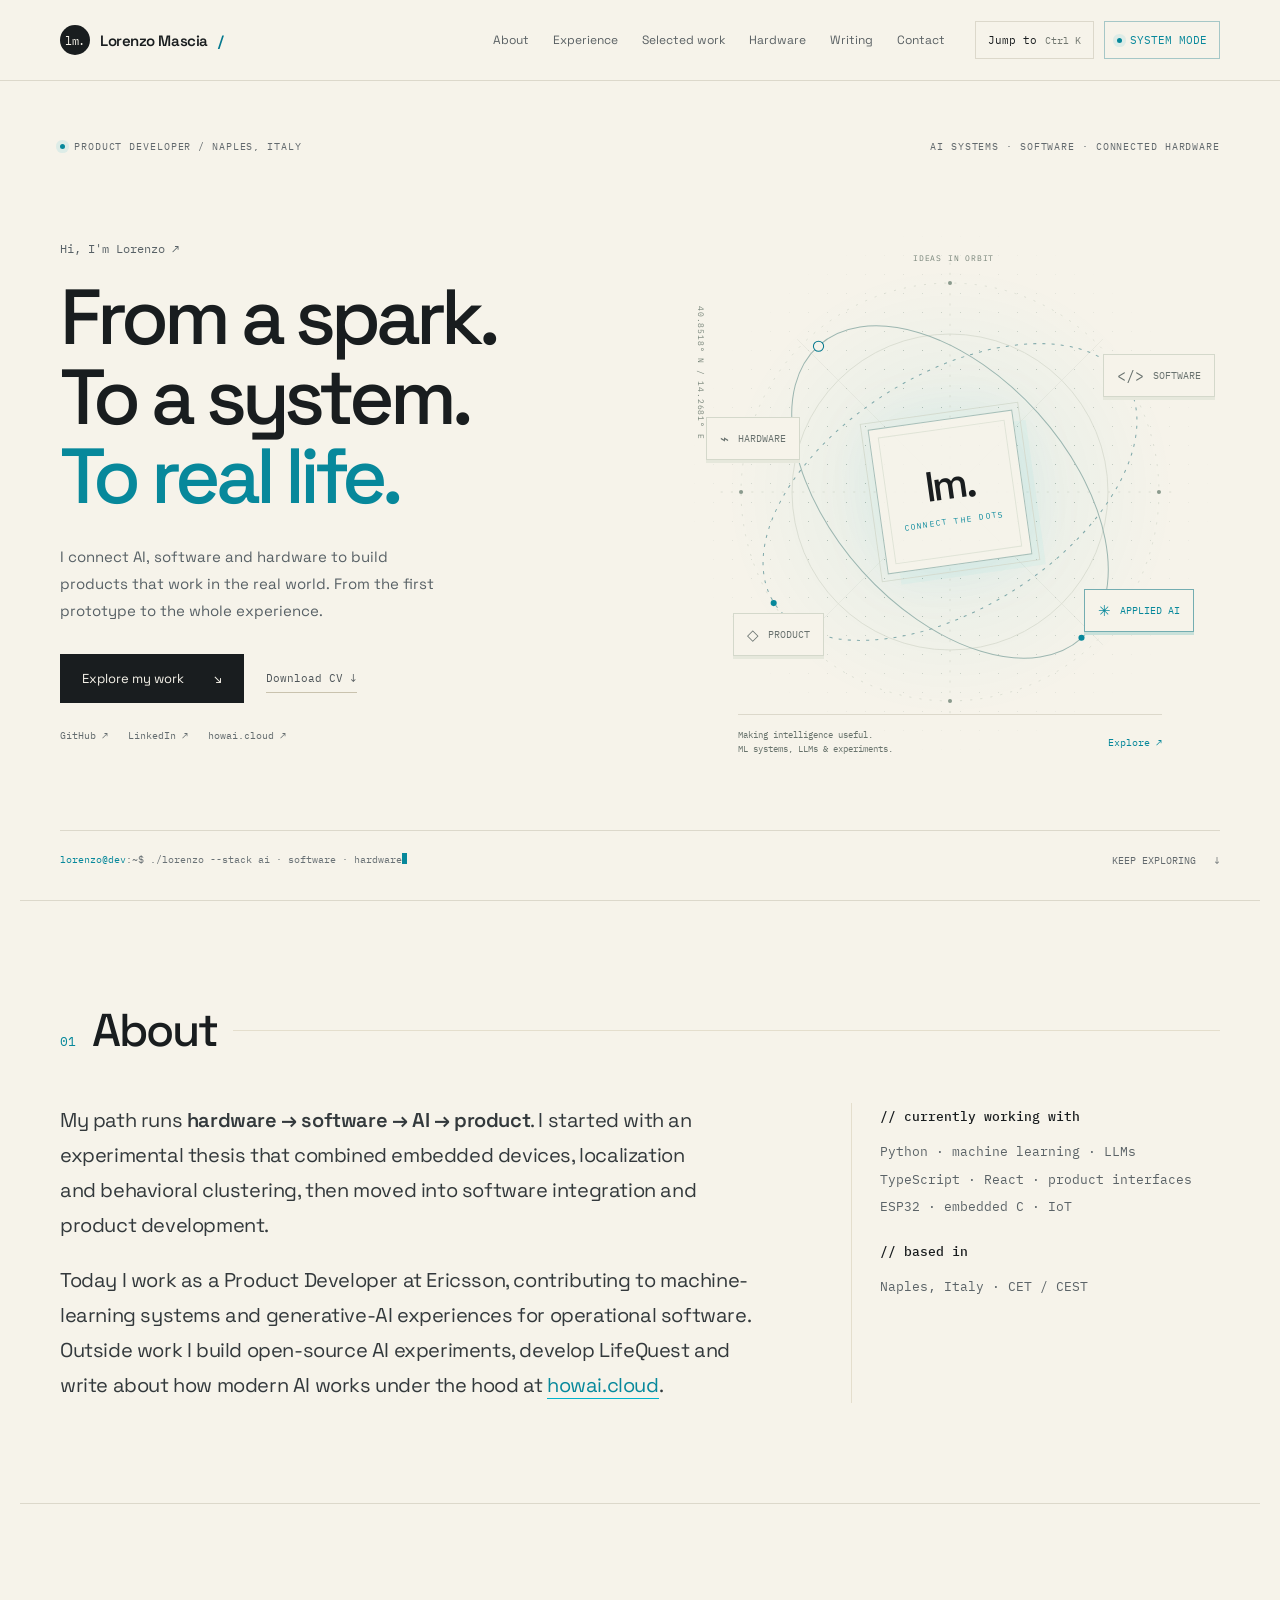
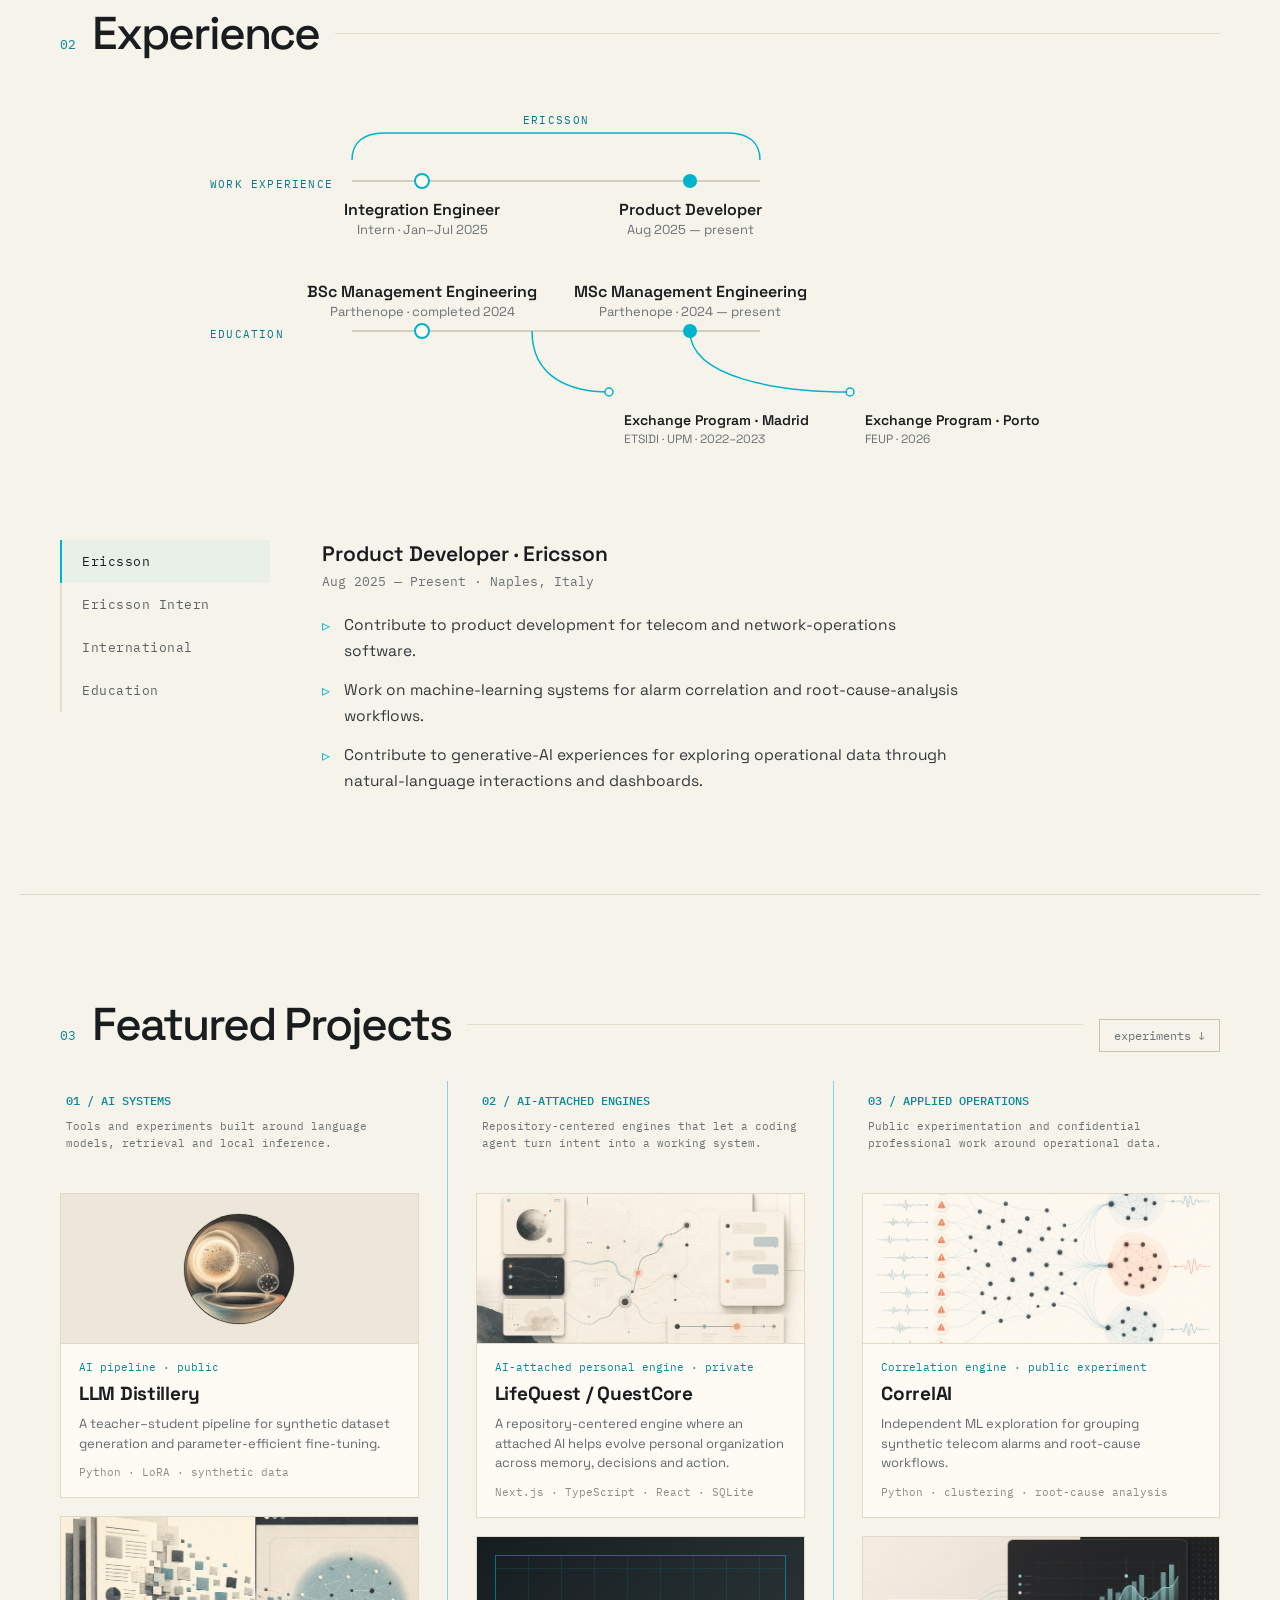
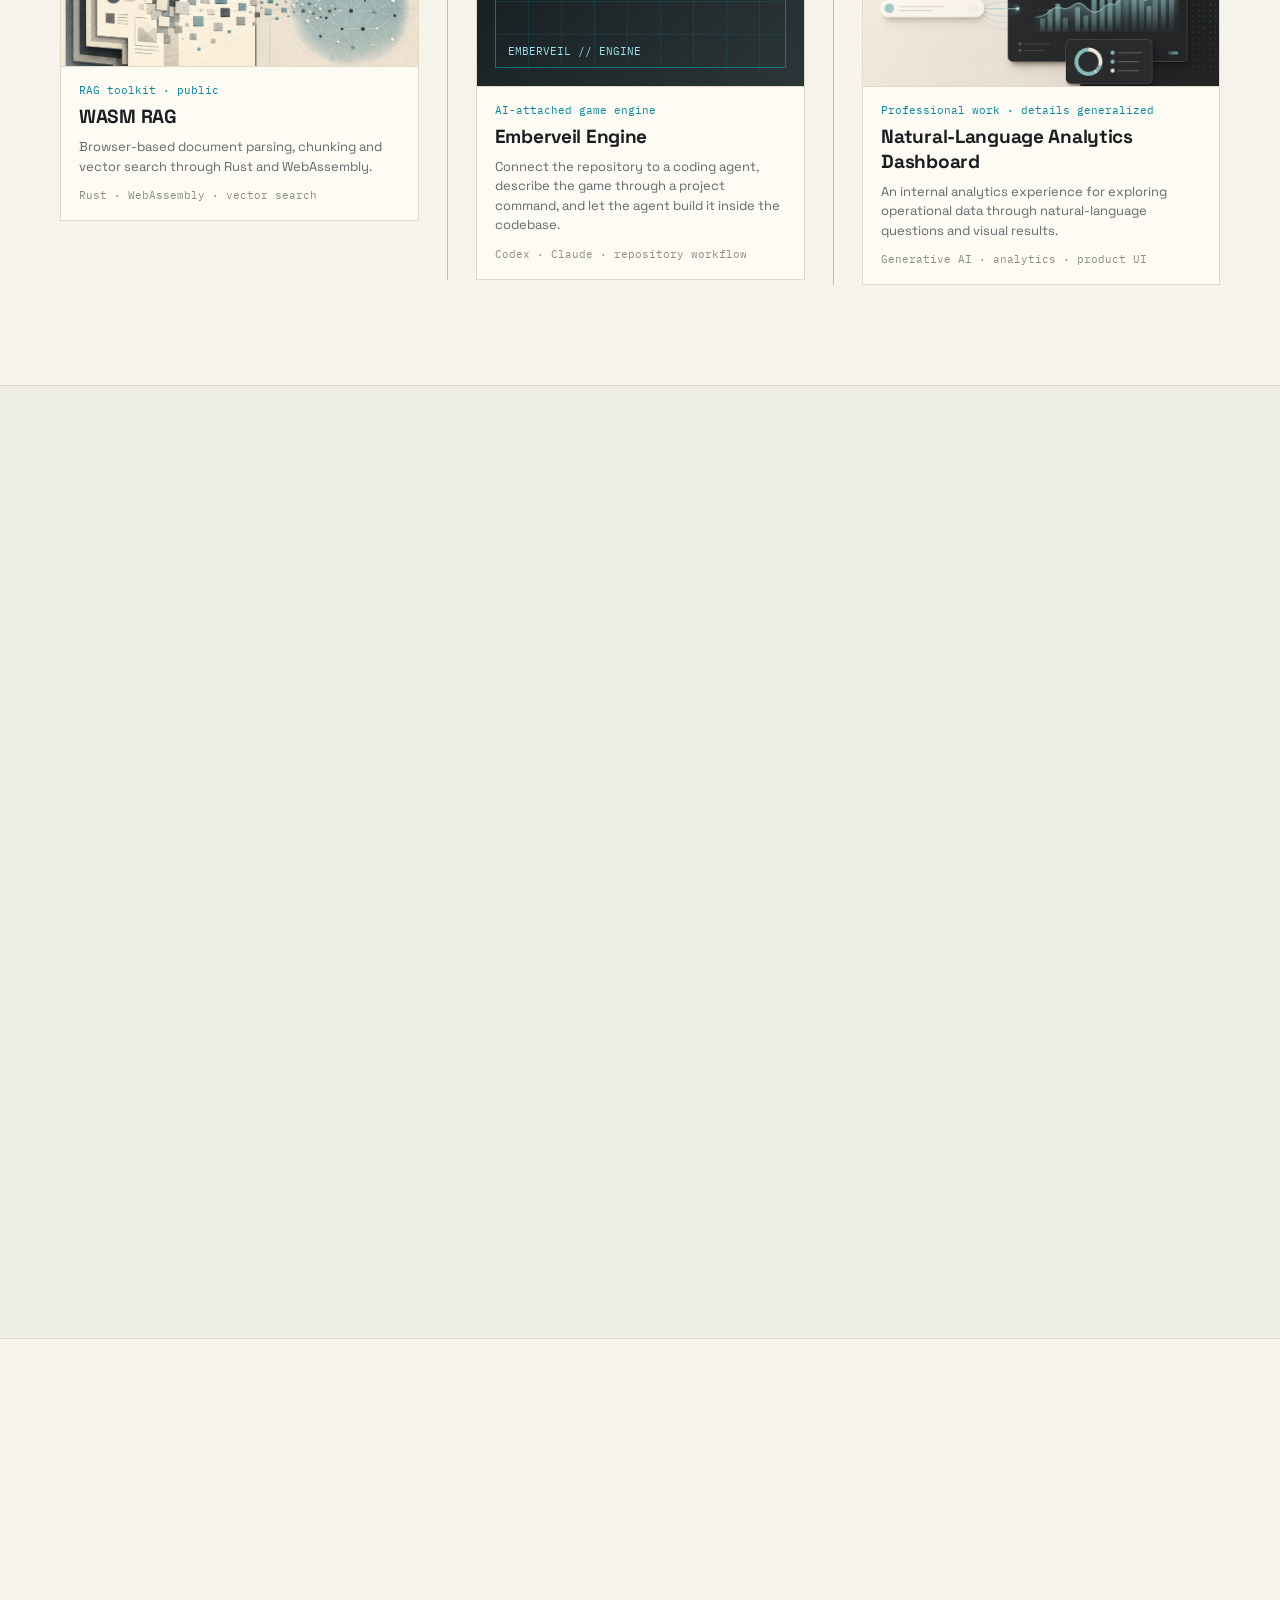
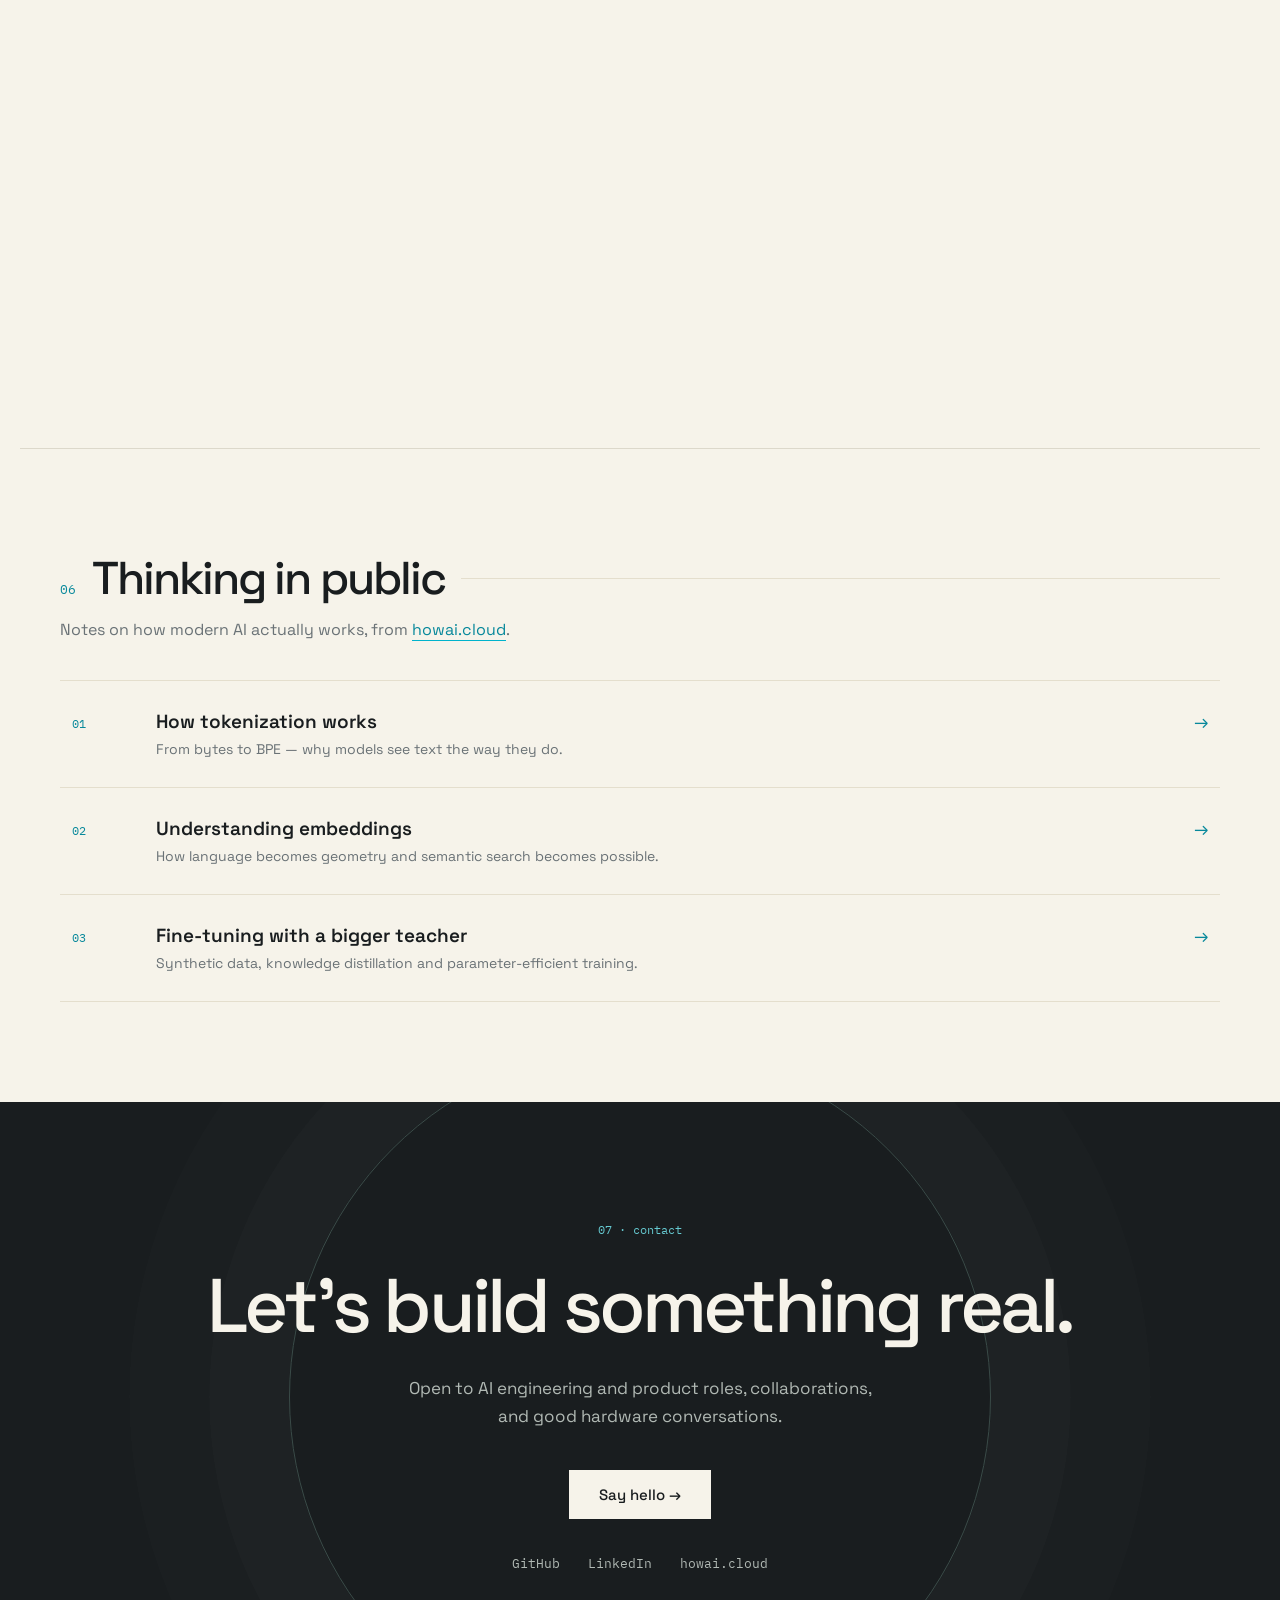
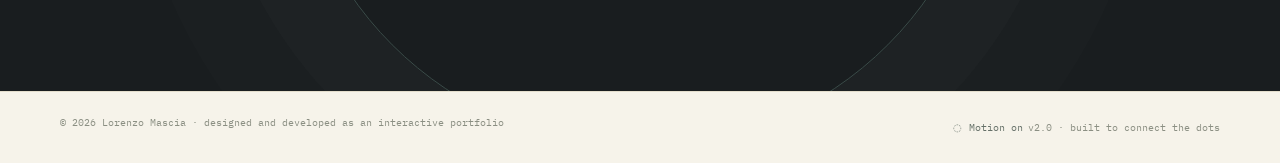
==== commit 35ff8c63: "Merge origin/main with portfolio refresh" ====
--- a/index.html
+++ b/index.html
@@ -3,9 +3,9 @@
 <head>
 <meta charset="utf-8">
 <meta name="viewport" content="width=device-width, initial-scale=1">
-<title>Lorenzo Mascia — Product Developer · AI/ML Systems</title>
+<title>Lorenzo Mascia</title>
 <meta name="description" content="Product Developer based in Naples, Italy. I build applied AI systems, software products and connected hardware from prototype to working product.">
-<meta property="og:title" content="Lorenzo Mascia — Product Developer · AI/ML Systems">
+<meta property="og:title" content="Lorenzo Mascia">
 <meta property="og:description" content="Applied AI systems, software products and connected hardware — from early prototype to working experience.">
 <meta property="og:type" content="website">
 <link rel="icon" href="assets/favicon.svg" type="image/svg+xml">
@@ -29,6 +29,59 @@
 .hw-case-card { transition: border-color .25s ease, transform .25s ease; }
 .hw-case-card:hover { border-color: var(--accent, #00b3cc) !important; transform: translateY(-2px); }
 .hw-case-link:focus-visible { outline: 2px solid var(--accent, #00b3cc); outline-offset: 4px; }
+.feature-lanes { display: grid; grid-template-columns: repeat(3, minmax(0, 1fr)); gap: 0; align-items: start; }
+.feature-lane { min-width: 0; padding: 0 28px; border-left: 1px solid rgba(0,179,204,.48); }
+.feature-lane:first-child { padding-left: 0; border-left: 0; }
+.feature-lane:last-child { padding-right: 0; }
+.feature-lane-label { min-height: 112px; padding: 10px 6px 22px; font-family: 'IBM Plex Mono', monospace; font-size: 11px; line-height: 1.6; color: #6a7276; }
+.feature-lane-label strong { display: block; margin-bottom: 7px; color: var(--accent-text, #04788e); font-size: 12px; font-weight: 500; }
+.feature-stack { display: flex; flex-direction: column; gap: 18px; }
+.feature-card { position: relative; display: flex; flex-direction: column; width: 100%; min-height: 300px; overflow: hidden; border: 1px solid #e0dac7; background: #fdfbf4; color: #191d1f; text-decoration: none; transition: transform .28s ease, border-color .28s ease, box-shadow .28s ease; }
+.feature-card:hover { z-index: 2; border-color: var(--accent, #00b3cc); transform: translateY(-6px); box-shadow: 0 14px 28px rgba(25,29,31,.09); }
+.feature-card-media { height: 150px; overflow: hidden; border-bottom: 1px solid #e0dac7; background: #ebe6d8; }
+.feature-card-media img { display: block; width: 100%; height: 100%; object-fit: cover; transition: transform .35s ease; }
+.feature-card:hover .feature-card-media img { transform: scale(1.035); }
+.feature-card-body { padding: 16px 18px 18px; }
+.feature-card-kicker { margin-bottom: 7px; font-family: 'IBM Plex Mono', monospace; font-size: 10.5px; color: var(--accent-text, #04788e); }
+.feature-card h3 { margin: 0 0 8px; font-size: 19px; letter-spacing: -.015em; }
+.feature-card p { margin: 0 0 12px; color: #62696d; font-size: 13px; line-height: 1.5; }
+.feature-card-meta { font-family: 'IBM Plex Mono', monospace; font-size: 10.5px; color: #8b8f83; }
+.feature-card-media--badge { display: grid; place-items: center; background: #ece7da; }
+.feature-card-media--badge img { width: 112px; height: 112px; flex: 0 0 auto; border-radius: 50%; border: 1px solid #d8d1bd; object-fit: cover; }
+.feature-card-media--engine { position: relative; background: linear-gradient(135deg, #161d20, #2b3639); }
+.feature-card-media--engine::before { content: ''; position: absolute; inset: 18px; border: 1px solid rgba(0,179,204,.55); background: repeating-linear-gradient(90deg, transparent 0 32px, rgba(0,179,204,.12) 32px 33px), repeating-linear-gradient(0deg, transparent 0 32px, rgba(0,179,204,.12) 32px 33px); }
+.feature-card-media--engine::after { content: 'EMBERVEIL // ENGINE'; position: absolute; left: 31px; bottom: 28px; font-family: 'IBM Plex Mono', monospace; font-size: 11px; color: #9be0e9; }
+.experiment-draft-grid { display: grid; grid-template-columns: 1.2fr 1.2fr .8fr .8fr; gap: 18px; }
+.experiment-card--cloud { grid-column: 1; grid-row: 1; }
+.experiment-card--click { grid-column: 2; grid-row: 1; }
+.experiment-card--nl2py { grid-column: 3; grid-row: 1; }
+.experiment-card--vinted { grid-column: 4; grid-row: 1; }
+.game-pair-brace { grid-column: 1 / 3; grid-row: 2; margin-top: -6px; padding: 0 18px; text-align: center; color: var(--accent-text, #04788e); }
+.game-pair-brace svg { display: block; width: 100%; height: 36px; overflow: visible; }
+.game-pair-brace span { display: block; margin-top: 4px; font-family: 'IBM Plex Mono', monospace; font-size: 10.5px; letter-spacing: .08em; }
+.experiment-draft-card { display: flex; flex-direction: column; min-height: 250px; padding: 20px; border: 1px solid #e0dac7; background: #fdfbf4; color: #191d1f; text-decoration: none; transition: transform .25s ease, border-color .25s ease; }
+.experiment-draft-card:hover { border-color: var(--accent, #00b3cc); }
+.experiment-actions { display: flex; gap: 8px; margin-top: auto; padding-top: 16px; }
+.experiment-actions--right { justify-content: flex-end; }
+.experiment-actions--center { justify-content: center; }
+.experiment-action { position: relative; display: grid; place-items: center; width: 32px; height: 32px; flex: 0 0 auto; border: 1px solid #cfc7b3; border-radius: 50%; background: #fdfbf4; color: #596165; text-decoration: none; transition: color .2s ease, border-color .2s ease, background .2s ease, transform .2s ease; }
+.experiment-action:hover { color: var(--accent-text, #04788e); border-color: var(--accent, #00b3cc); background: rgba(0,179,204,.06); transform: translateY(-2px); }
+.experiment-action:focus-visible { outline: 2px solid var(--accent, #00b3cc); outline-offset: 3px; }
+.experiment-action svg { width: 15px; height: 15px; overflow: visible; }
+.experiment-action::after { content: attr(data-tooltip); position: absolute; left: 50%; bottom: calc(100% + 7px); z-index: 4; padding: 5px 7px; border: 1px solid #d9d1bd; background: #fdfbf4; color: #596165; font-family: 'IBM Plex Mono', monospace; font-size: 9px; line-height: 1; letter-spacing: .04em; white-space: nowrap; opacity: 0; pointer-events: none; transform: translate(-50%, 3px); transition: opacity .16s ease, transform .16s ease; }
+.experiment-action:hover::after, .experiment-action:focus-visible::after { opacity: 1; transform: translate(-50%, 0); }
+.experiment-draft-visual { height: 118px; margin: -20px -20px 18px; overflow: hidden; border-bottom: 1px solid #e0dac7; background: #dfe9e7; }
+.experiment-draft-visual img { display: block; width: 100%; height: 100%; object-fit: cover; }
+.experiment-draft-visual--click { position: relative; background: linear-gradient(135deg, #142129, #296272); }
+.experiment-draft-visual--click::before { content: ''; position: absolute; width: 58px; height: 58px; border-radius: 50%; left: 50%; top: 50%; transform: translate(-50%,-50%); background: #f4b290; box-shadow: 0 0 0 12px rgba(244,178,144,.17), 74px -25px 0 -12px #00b3cc, -68px 28px 0 -16px #f6f3ea; }
+.experiment-draft-card h3 { margin: 0 0 8px; font-size: 17px; }
+.experiment-draft-card p { margin: 0 0 14px; color: #62696d; font-size: 12.5px; line-height: 1.5; }
+@media (max-width: 1000px) {
+  .feature-lanes { grid-template-columns: 1fr; gap: 66px; }
+  .feature-lane, .feature-lane:first-child, .feature-lane:last-child { padding: 34px 0 0; border-left: 0; border-top: 1px solid rgba(0,179,204,.48); }
+  .feature-lane:first-child { padding-top: 0; border-top: 0; }
+  .feature-lane-label { min-height: 0; padding: 0 0 14px; }
+}
 @media (max-width: 800px) {
   [data-mq="navlinks"] a { display: none; }
   [data-mq="navlinks"] { gap: 12px !important; }
@@ -45,11 +98,24 @@
   [data-mq="timeline-scroll"] { display: block !important; overflow-x: auto; margin-right: -22px; padding-right: 22px; scrollbar-width: thin; }
   [data-mq="hw-project-grid"], [data-mq="hw-detail-grid"] { grid-template-columns: 1fr !important; }
   [data-mq="hw-selector"] { grid-template-columns: 1fr 1fr !important; }
+  .experiment-draft-grid { grid-template-columns: 1fr 1fr; }
+  .experiment-card--cloud { grid-column: 1; grid-row: 1; }
+  .experiment-card--click { grid-column: 2; grid-row: 1; }
+  .game-pair-brace { grid-column: 1 / 3; grid-row: 2; }
+  .experiment-card--nl2py { grid-column: 1; grid-row: 3; }
+  .experiment-card--vinted { grid-column: 2; grid-row: 3; }
   section, header { padding-left: 22px !important; padding-right: 22px !important; }
 }
 @media (max-width: 480px) {
   [data-mq="grid2m"] { grid-template-columns: 1fr !important; }
   [data-mq="hw-selector"], [data-mq="hw-parts"] { grid-template-columns: 1fr !important; }
+  .feature-card { min-height: 276px; }
+  .experiment-draft-grid { grid-template-columns: 1fr; }
+  .experiment-card--cloud { grid-column: 1; grid-row: 1; }
+  .experiment-card--click { grid-column: 1; grid-row: 2; }
+  .game-pair-brace { grid-column: 1; grid-row: 3; }
+  .experiment-card--nl2py { grid-column: 1; grid-row: 4; }
+  .experiment-card--vinted { grid-column: 1; grid-row: 5; }
 }
 </style>
 <link rel="stylesheet" href="assets/refresh.css">
@@ -147,9 +213,9 @@
         <circle cx="480" cy="75" r="7" fill="#00b3cc"/>
         <g font-family="'Space Grotesk', sans-serif" fill="#191d1f">
           <text x="212" y="109" text-anchor="middle" font-size="16" font-weight="600">Integration Engineer</text>
-          <text x="212" y="128" text-anchor="middle" font-size="13" fill="#6a7276">Intern · Jan–Jun 2025</text>
+          <text x="212" y="128" text-anchor="middle" font-size="13" fill="#6a7276">Intern · Jan–Jul 2025</text>
           <text x="480" y="109" text-anchor="middle" font-size="16" font-weight="600">Product Developer</text>
-          <text x="480" y="128" text-anchor="middle" font-size="13" fill="#6a7276">Jul 2025 — present</text>
+          <text x="480" y="128" text-anchor="middle" font-size="13" fill="#6a7276">Aug 2025 — present</text>
         </g>
 
         <path d="M142 225 H550" stroke="#c9c2ae" stroke-width="1.5" fill="none"/>
@@ -181,16 +247,60 @@
     </div>
   </section>
 
-  <section id="software" data-mq="fitauto" style="max-width: 1100px; margin: 0 auto; padding: 76px 36px 60px; height: 100vh; min-height: 640px; box-sizing: border-box; display: flex; flex-direction: column; width: 100%;">
+  <section id="software" data-mq="fitauto" style="max-width: 1500px; margin: 0 auto; padding: 100px 48px; min-height: 100vh; box-sizing: border-box; display: flex; flex-direction: column; width: 100%;">
     <div data-reveal="true" style="display: flex; align-items: baseline; gap: 16px; margin-bottom: 28px; flex-shrink: 0;">
       <span style="font-family: 'IBM Plex Mono', monospace; font-size: 13px; color: var(--accent-text, #04788e);">03</span>
       <h2 style="margin: 0; font-size: 32px; font-weight: 600; letter-spacing: -0.02em;">Featured Projects</h2>
       <div style="flex: 1; height: 1px; background: #e4decd; align-self: center;"></div>
-      <a href="#experiments" style="font-family: 'IBM Plex Mono', monospace; font-size: 12px; color: #6a7276; text-decoration: none; white-space: nowrap; border: 1px solid #c9c2ae; padding: 8px 14px;" style-hover="color: var(--accent-text, #04788e); border: 1px solid var(--accent, #00b3cc);">+4 experiments ↓</a>
-    </div>
-
-    <div class="project-grid" data-reveal="true" data-mq="grid1" style="flex: 1; min-height: 0; display: grid; grid-template-columns: 1fr 1fr; grid-template-rows: 1fr 1fr; gap: 18px;">
-      <div class="project-card" style="display: flex; flex-direction: column; border: 1px solid #e0dac7; background: #fdfbf4; min-height: 0; transition: border-color .25s ease;" style-hover="border: 1px solid var(--accent, #00b3cc);">
+      <a href="#experiments" style="font-family: 'IBM Plex Mono', monospace; font-size: 12px; color: #6a7276; text-decoration: none; white-space: nowrap; border: 1px solid #c9c2ae; padding: 8px 14px;" style-hover="color: var(--accent-text, #04788e); border: 1px solid var(--accent, #00b3cc);">experiments ↓</a>
+    </div>
+
+    <div class="feature-lanes" data-reveal="true">
+      <div class="feature-lane">
+        <div class="feature-lane-label"><strong>01 / AI SYSTEMS</strong>Tools and experiments built around language models, retrieval and local inference.</div>
+        <div class="feature-stack">
+          <article class="feature-card feature-card--back">
+            <div class="feature-card-media feature-card-media--badge"><img src="assets/projects/llm-distillery-badge.png" alt="LLM Distillery visual" loading="lazy"></div>
+            <div class="feature-card-body"><div class="feature-card-kicker">AI pipeline · public</div><h3>LLM Distillery</h3><p>A teacher–student pipeline for synthetic dataset generation and parameter-efficient fine-tuning.</p><div class="feature-card-meta">Python · LoRA · synthetic data</div></div>
+          </article>
+          <article class="feature-card feature-card--front">
+            <div class="feature-card-media"><img src="assets/projects/wasm-rag-cover.png" alt="Document chunks flowing into local vector search" loading="lazy"></div>
+            <div class="feature-card-body"><div class="feature-card-kicker">RAG toolkit · public</div><h3>WASM RAG</h3><p>Browser-based document parsing, chunking and vector search through Rust and WebAssembly.</p><div class="feature-card-meta">Rust · WebAssembly · vector search</div></div>
+          </article>
+        </div>
+      </div>
+
+      <div class="feature-lane">
+        <div class="feature-lane-label"><strong>02 / AI-ATTACHED ENGINES</strong>Repository-centered engines that let a coding agent turn intent into a working system.</div>
+        <div class="feature-stack">
+          <article class="feature-card feature-card--back">
+            <div class="feature-card-media"><img src="assets/projects/lifequest-cover.png" alt="Abstract visual map for LifeQuest" loading="lazy"></div>
+            <div class="feature-card-body"><div class="feature-card-kicker">AI-attached personal engine · private</div><h3>LifeQuest / QuestCore</h3><p>A repository-centered engine where an attached AI helps evolve personal organization across memory, decisions and action.</p><div class="feature-card-meta">Next.js · TypeScript · React · SQLite</div></div>
+          </article>
+          <article class="feature-card feature-card--front">
+            <div class="feature-card-media feature-card-media--engine" aria-label="Emberveil Engine visual"></div>
+            <div class="feature-card-body"><div class="feature-card-kicker">AI-attached game engine</div><h3>Emberveil Engine</h3><p>Connect the repository to a coding agent, describe the game through a project command, and let the agent build it inside the codebase.</p><div class="feature-card-meta">Codex · Claude · repository workflow</div></div>
+          </article>
+        </div>
+      </div>
+
+      <div class="feature-lane">
+        <div class="feature-lane-label"><strong>03 / APPLIED OPERATIONS</strong>Public experimentation and confidential professional work around operational data.</div>
+        <div class="feature-stack">
+          <article class="feature-card feature-card--back">
+            <div class="feature-card-media"><img src="assets/projects/correlai-cover.png" alt="Synthetic alarm correlation graph visual" loading="lazy"></div>
+            <div class="feature-card-body"><div class="feature-card-kicker">Correlation engine · public experiment</div><h3>CorrelAI</h3><p>Independent ML exploration for grouping synthetic telecom alarms and root-cause workflows.</p><div class="feature-card-meta">Python · clustering · root-cause analysis</div></div>
+          </article>
+          <article class="feature-card feature-card--front">
+            <div class="feature-card-media"><img src="assets/projects/nl-analytics-cover.png" alt="Abstract operational analytics dashboard visual" loading="lazy"></div>
+            <div class="feature-card-body"><div class="feature-card-kicker">Professional work · details generalized</div><h3>Natural-Language Analytics Dashboard</h3><p>An internal analytics experience for exploring operational data through natural-language questions and visual results.</p><div class="feature-card-meta">Generative AI · analytics · product UI</div></div>
+          </article>
+        </div>
+      </div>
+    </div>
+
+    <div hidden class="project-grid" data-reveal="true" data-mq="grid1" style="flex: 1; min-height: 0; display: grid; grid-template-columns: 1fr 1fr; grid-template-rows: 1fr 1fr; gap: 18px;">
+      <div style="display: flex; flex-direction: column; border: 1px solid #e0dac7; background: #fdfbf4; min-height: 0; transition: border-color .25s ease;" style-hover="border: 1px solid var(--accent, #00b3cc);">
         <img src="assets/projects/lifequest-cover.png" alt="Abstract visual map for LifeQuest" loading="lazy" style="display: block; width: 100%; flex: 1; min-height: 90px; object-fit: cover; object-position: center; border-bottom: 1px solid #e0dac7;">
         <div style="padding: 16px 20px 18px;">
           <div style="font-family: 'IBM Plex Mono', monospace; font-size: 11px; color: var(--accent-text, #04788e); margin-bottom: 7px;">proj.01 — web platform</div>
@@ -301,7 +411,44 @@
       <h2 style="margin: 0; font-size: 32px; font-weight: 600; letter-spacing: -0.02em;">Other Experiments</h2>
       <div style="flex: 1; height: 1px; background: #e4decd; align-self: center;"></div>
     </div>
-    <div data-reveal="true" data-mq="grid2m" style="display: grid; grid-template-columns: repeat(4, 1fr); gap: 18px;">
+    <div class="experiment-draft-grid" data-reveal="true">
+      <article class="experiment-draft-card experiment-card--cloud">
+        <div class="experiment-draft-visual"><img src="assets/projects/cloud-rush-badge.png" alt="Cloud Rush visual" loading="lazy"></div>
+        <div class="feature-card-kicker">Game experiment · public</div><h3>Cloud Rush</h3><p>Dependency-free 3D arcade flight game with a custom perspective renderer, touch controls and autopilot.</p><div class="feature-card-meta">JavaScript · Canvas</div>
+        <div class="experiment-actions experiment-actions--right" aria-label="Cloud Rush links">
+          <a class="experiment-action" href="https://github.com/LorenzoMascia/cloud-rush" target="_blank" rel="noopener" aria-label="Open Cloud Rush repository on GitHub" data-tooltip="GitHub"><svg viewBox="0 0 24 24" aria-hidden="true"><path fill="currentColor" d="M12 .7A11.5 11.5 0 0 0 8.36 23.1c.58.11.79-.25.79-.56v-2.24c-3.22.7-3.9-1.37-3.9-1.37-.53-1.34-1.29-1.7-1.29-1.7-1.05-.72.08-.71.08-.71 1.17.08 1.78 1.2 1.78 1.2 1.04 1.77 2.72 1.26 3.38.96.1-.75.41-1.26.74-1.55-2.57-.29-5.27-1.28-5.27-5.69 0-1.26.45-2.28 1.19-3.09-.12-.29-.52-1.47.11-3.05 0 0 .97-.31 3.16 1.18a10.9 10.9 0 0 1 5.76 0c2.2-1.49 3.16-1.18 3.16-1.18.63 1.58.23 2.76.11 3.05.74.81 1.19 1.83 1.19 3.09 0 4.42-2.7 5.39-5.28 5.68.42.36.79 1.08.79 2.18v3.23c0 .31.21.67.8.56A11.5 11.5 0 0 0 12 .7Z"/></svg></a>
+          <a class="experiment-action" href="https://lorenzomascia.github.io/cloud-rush/" target="_blank" rel="noopener" aria-label="Play Cloud Rush" data-tooltip="Play game"><svg viewBox="0 0 24 24" aria-hidden="true"><path d="M8 5.5 18 12 8 18.5Z" fill="none" stroke="currentColor" stroke-width="1.8" stroke-linejoin="round"/></svg></a>
+        </div>
+      </article>
+      <article class="experiment-draft-card experiment-card--click">
+        <div class="experiment-draft-visual experiment-draft-visual--click" aria-label="Click Mania draft visual"></div>
+        <div class="feature-card-kicker">Game experiment · public</div><h3>Click Mania</h3><p>A browser arcade game about speed, precision and combos, with multiple modes, difficulty levels and local records.</p><div class="feature-card-meta">JavaScript · Web Audio API · localStorage</div>
+        <div class="experiment-actions experiment-actions--right" aria-label="Click Mania links">
+          <a class="experiment-action" href="https://github.com/LorenzoMascia/click_mania" target="_blank" rel="noopener" aria-label="Open Click Mania repository on GitHub" data-tooltip="GitHub"><svg viewBox="0 0 24 24" aria-hidden="true"><path fill="currentColor" d="M12 .7A11.5 11.5 0 0 0 8.36 23.1c.58.11.79-.25.79-.56v-2.24c-3.22.7-3.9-1.37-3.9-1.37-.53-1.34-1.29-1.7-1.29-1.7-1.05-.72.08-.71.08-.71 1.17.08 1.78 1.2 1.78 1.2 1.04 1.77 2.72 1.26 3.38.96.1-.75.41-1.26.74-1.55-2.57-.29-5.27-1.28-5.27-5.69 0-1.26.45-2.28 1.19-3.09-.12-.29-.52-1.47.11-3.05 0 0 .97-.31 3.16 1.18a10.9 10.9 0 0 1 5.76 0c2.2-1.49 3.16-1.18 3.16-1.18.63 1.58.23 2.76.11 3.05.74.81 1.19 1.83 1.19 3.09 0 4.42-2.7 5.39-5.28 5.68.42.36.79 1.08.79 2.18v3.23c0 .31.21.67.8.56A11.5 11.5 0 0 0 12 .7Z"/></svg></a>
+          <a class="experiment-action" href="https://lorenzomascia.github.io/click_mania/" target="_blank" rel="noopener" aria-label="Play Click Mania" data-tooltip="Play game"><svg viewBox="0 0 24 24" aria-hidden="true"><path d="M8 5.5 18 12 8 18.5Z" fill="none" stroke="currentColor" stroke-width="1.8" stroke-linejoin="round"/></svg></a>
+        </div>
+      </article>
+      <article class="experiment-draft-card experiment-card--nl2py">
+        <div class="feature-card-kicker">Natural language tooling · public</div><h3>NL2Py</h3><p>A natural-language-to-Python compiler for cloud services, databases, APIs and infrastructure tooling.</p><div class="feature-card-meta">Python · TF-IDF · Gradio</div>
+        <div class="experiment-actions experiment-actions--center" aria-label="NL2Py links">
+          <a class="experiment-action" href="https://github.com/LorenzoMascia/nl2py" target="_blank" rel="noopener" aria-label="Open NL2Py repository on GitHub" data-tooltip="GitHub"><svg viewBox="0 0 24 24" aria-hidden="true"><path fill="currentColor" d="M12 .7A11.5 11.5 0 0 0 8.36 23.1c.58.11.79-.25.79-.56v-2.24c-3.22.7-3.9-1.37-3.9-1.37-.53-1.34-1.29-1.7-1.29-1.7-1.05-.72.08-.71.08-.71 1.17.08 1.78 1.2 1.78 1.2 1.04 1.77 2.72 1.26 3.38.96.1-.75.41-1.26.74-1.55-2.57-.29-5.27-1.28-5.27-5.69 0-1.26.45-2.28 1.19-3.09-.12-.29-.52-1.47.11-3.05 0 0 .97-.31 3.16 1.18a10.9 10.9 0 0 1 5.76 0c2.2-1.49 3.16-1.18 3.16-1.18.63 1.58.23 2.76.11 3.05.74.81 1.19 1.83 1.19 3.09 0 4.42-2.7 5.39-5.28 5.68.42.36.79 1.08.79 2.18v3.23c0 .31.21.67.8.56A11.5 11.5 0 0 0 12 .7Z"/></svg></a>
+          <a class="experiment-action" href="https://lorenzomascia.github.io/nl2py/index.html" target="_blank" rel="noopener" aria-label="Open the NL2Py project page" data-tooltip="Project page"><svg viewBox="0 0 24 24" aria-hidden="true"><path d="M13 5h6v6M19 5l-8 8M17 13v5a1 1 0 0 1-1 1H6a1 1 0 0 1-1-1V8a1 1 0 0 1 1-1h5" fill="none" stroke="currentColor" stroke-width="1.7" stroke-linecap="round" stroke-linejoin="round"/></svg></a>
+        </div>
+      </article>
+      <article class="experiment-draft-card experiment-card--vinted">
+        <div class="feature-card-kicker">Multimodal workflow · public</div><h3>Vinted AutoLister</h3><p>Turns clothing photos and basic metadata into structured product listings and pricing suggestions.</p>
+        <div class="experiment-actions experiment-actions--center" aria-label="Vinted AutoLister links">
+          <a class="experiment-action" href="https://github.com/LorenzoMascia/vinted_autolister" target="_blank" rel="noopener" aria-label="Open Vinted AutoLister repository on GitHub" data-tooltip="GitHub"><svg viewBox="0 0 24 24" aria-hidden="true"><path fill="currentColor" d="M12 .7A11.5 11.5 0 0 0 8.36 23.1c.58.11.79-.25.79-.56v-2.24c-3.22.7-3.9-1.37-3.9-1.37-.53-1.34-1.29-1.7-1.29-1.7-1.05-.72.08-.71.08-.71 1.17.08 1.78 1.2 1.78 1.2 1.04 1.77 2.72 1.26 3.38.96.1-.75.41-1.26.74-1.55-2.57-.29-5.27-1.28-5.27-5.69 0-1.26.45-2.28 1.19-3.09-.12-.29-.52-1.47.11-3.05 0 0 .97-.31 3.16 1.18a10.9 10.9 0 0 1 5.76 0c2.2-1.49 3.16-1.18 3.16-1.18.63 1.58.23 2.76.11 3.05.74.81 1.19 1.83 1.19 3.09 0 4.42-2.7 5.39-5.28 5.68.42.36.79 1.08.79 2.18v3.23c0 .31.21.67.8.56A11.5 11.5 0 0 0 12 .7Z"/></svg></a>
+          <a class="experiment-action" href="https://vintedautolister.streamlit.app" target="_blank" rel="noopener" aria-label="Try the Vinted AutoLister app" data-tooltip="Try app"><svg viewBox="0 0 24 24" aria-hidden="true"><path d="M13 5h6v6M19 5l-8 8M17 13v5a1 1 0 0 1-1 1H6a1 1 0 0 1-1-1V8a1 1 0 0 1 1-1h5" fill="none" stroke="currentColor" stroke-width="1.7" stroke-linecap="round" stroke-linejoin="round"/></svg></a>
+        </div>
+      </article>
+      <div class="game-pair-brace" aria-label="Cloud Rush and Click Mania are one-shot game experiments">
+        <svg viewBox="0 0 1000 50" preserveAspectRatio="none" aria-hidden="true"><path d="M1 2 C1 20 13 26 29 26 H455 C480 26 485 48 500 48 C515 48 520 26 545 26 H971 C987 26 999 20 999 2" fill="none" stroke="currentColor" stroke-width="2" vector-effect="non-scaling-stroke"/></svg>
+        <span>ONE-SHOT GAME EXPERIMENTS</span>
+      </div>
+    </div>
+
+    <div hidden data-reveal="true" data-mq="grid2m" style="display: grid; grid-template-columns: repeat(4, 1fr); gap: 18px;">
       <a href="https://github.com/LorenzoMascia/nl2py" target="_blank" rel="noopener" style="display: block; text-decoration: none; color: inherit; background: #fdfbf4; border: 1px solid #e4decd; padding: 24px 22px; transition: transform .25s ease, border-color .25s ease;" style-hover="transform: translateY(-4px); border: 1px solid var(--accent, #00b3cc);">
         <div style="display: flex; justify-content: space-between; align-items: flex-start; margin-bottom: 20px;"><span style="font-family: 'IBM Plex Mono', monospace; font-size: 11px; color: var(--accent-text, #04788e);">exp.01</span><img src="assets/projects/nl2py-badge.png" alt="" loading="lazy" style="width: 58px; height: 58px; object-fit: cover; border-radius: 50%; border: 1px solid #e0dac7;"><span style="color: #8b8f83;">↗</span></div>
         <div style="font-size: 17px; font-weight: 600; margin-bottom: 8px;">NL2Py</div>
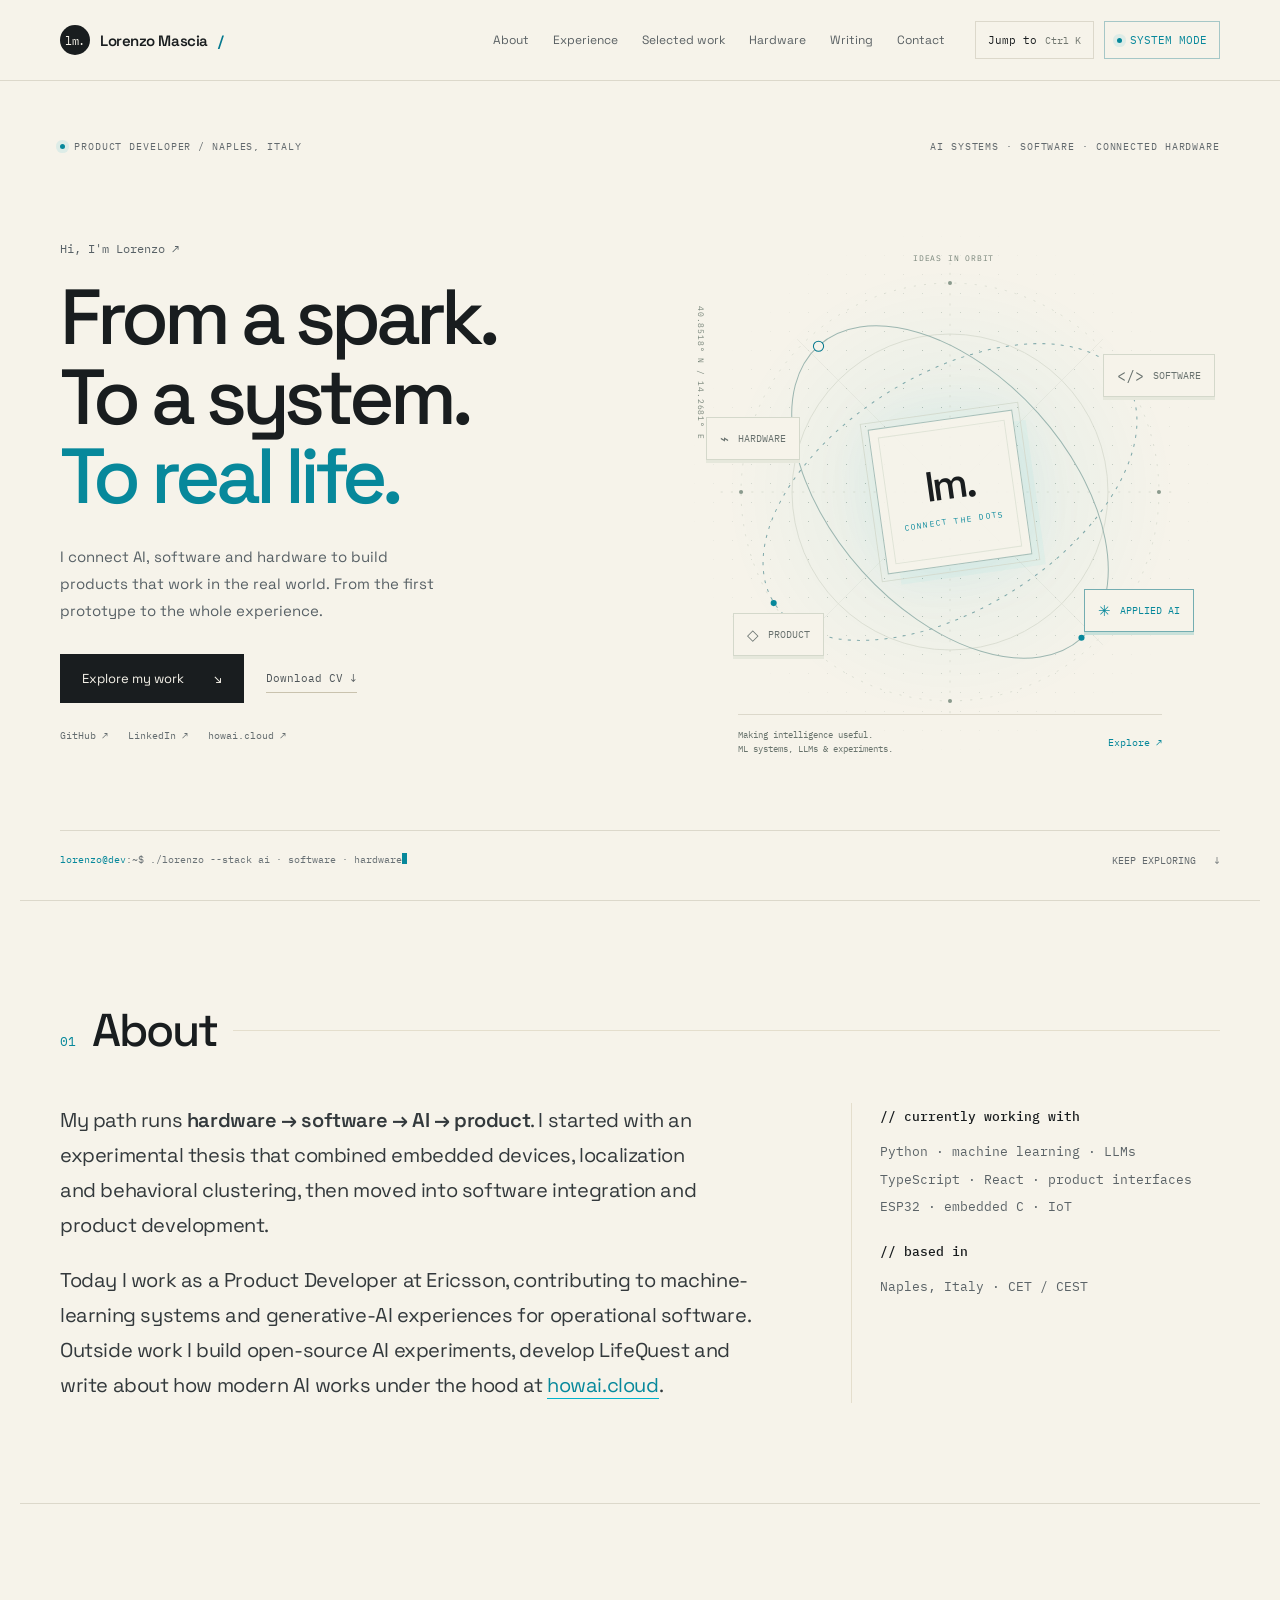
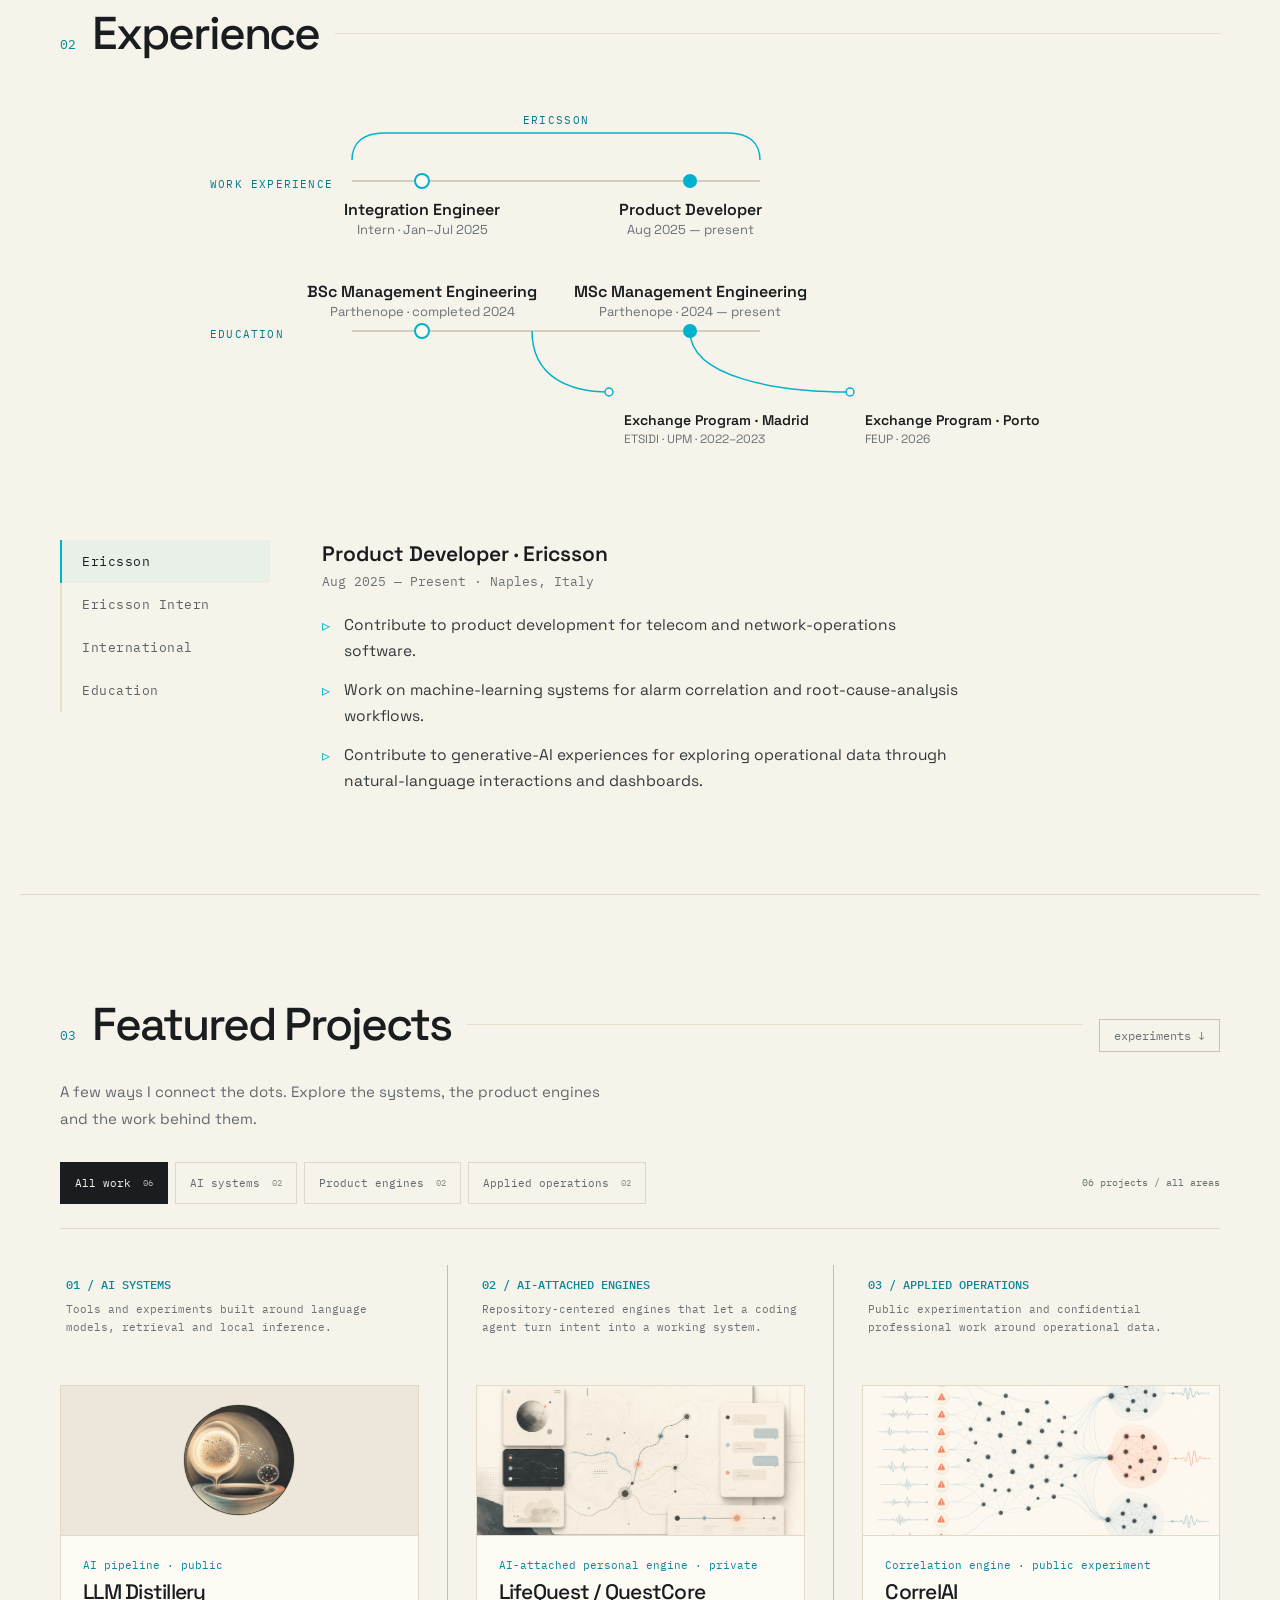
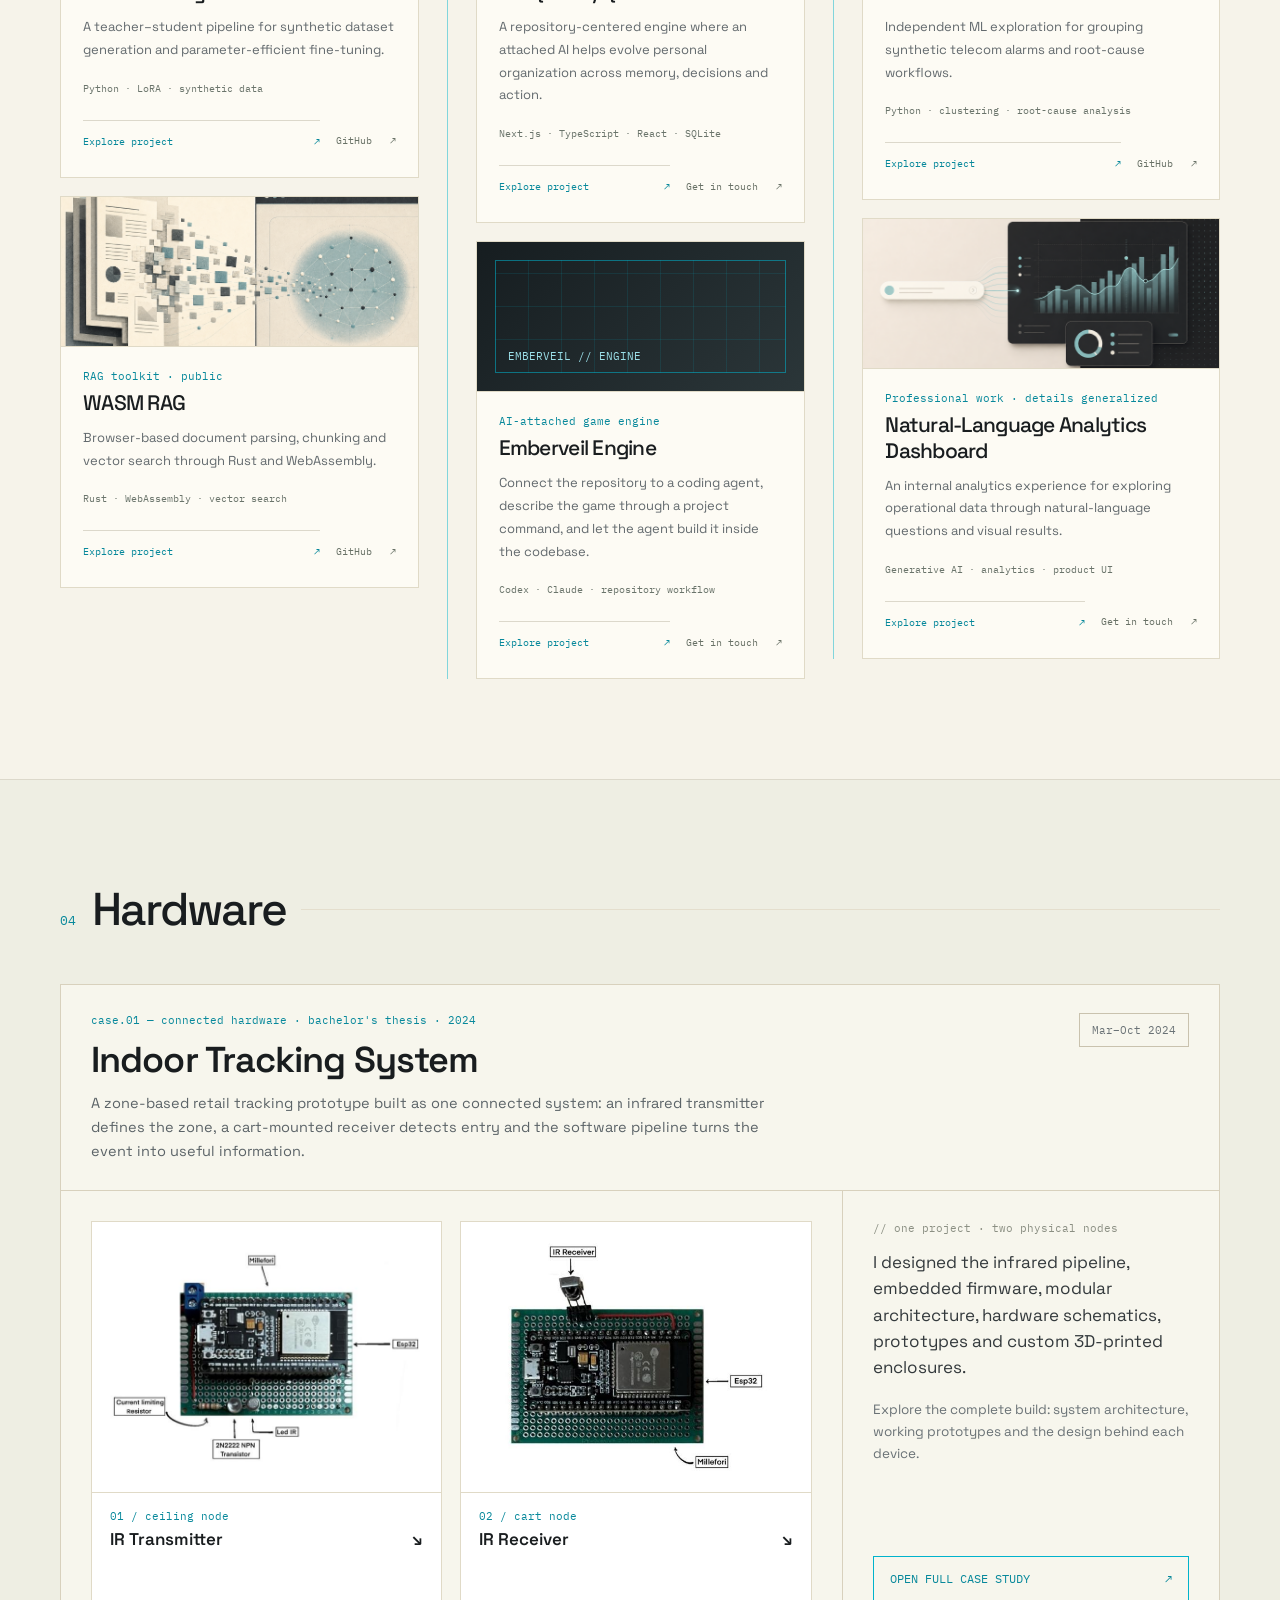
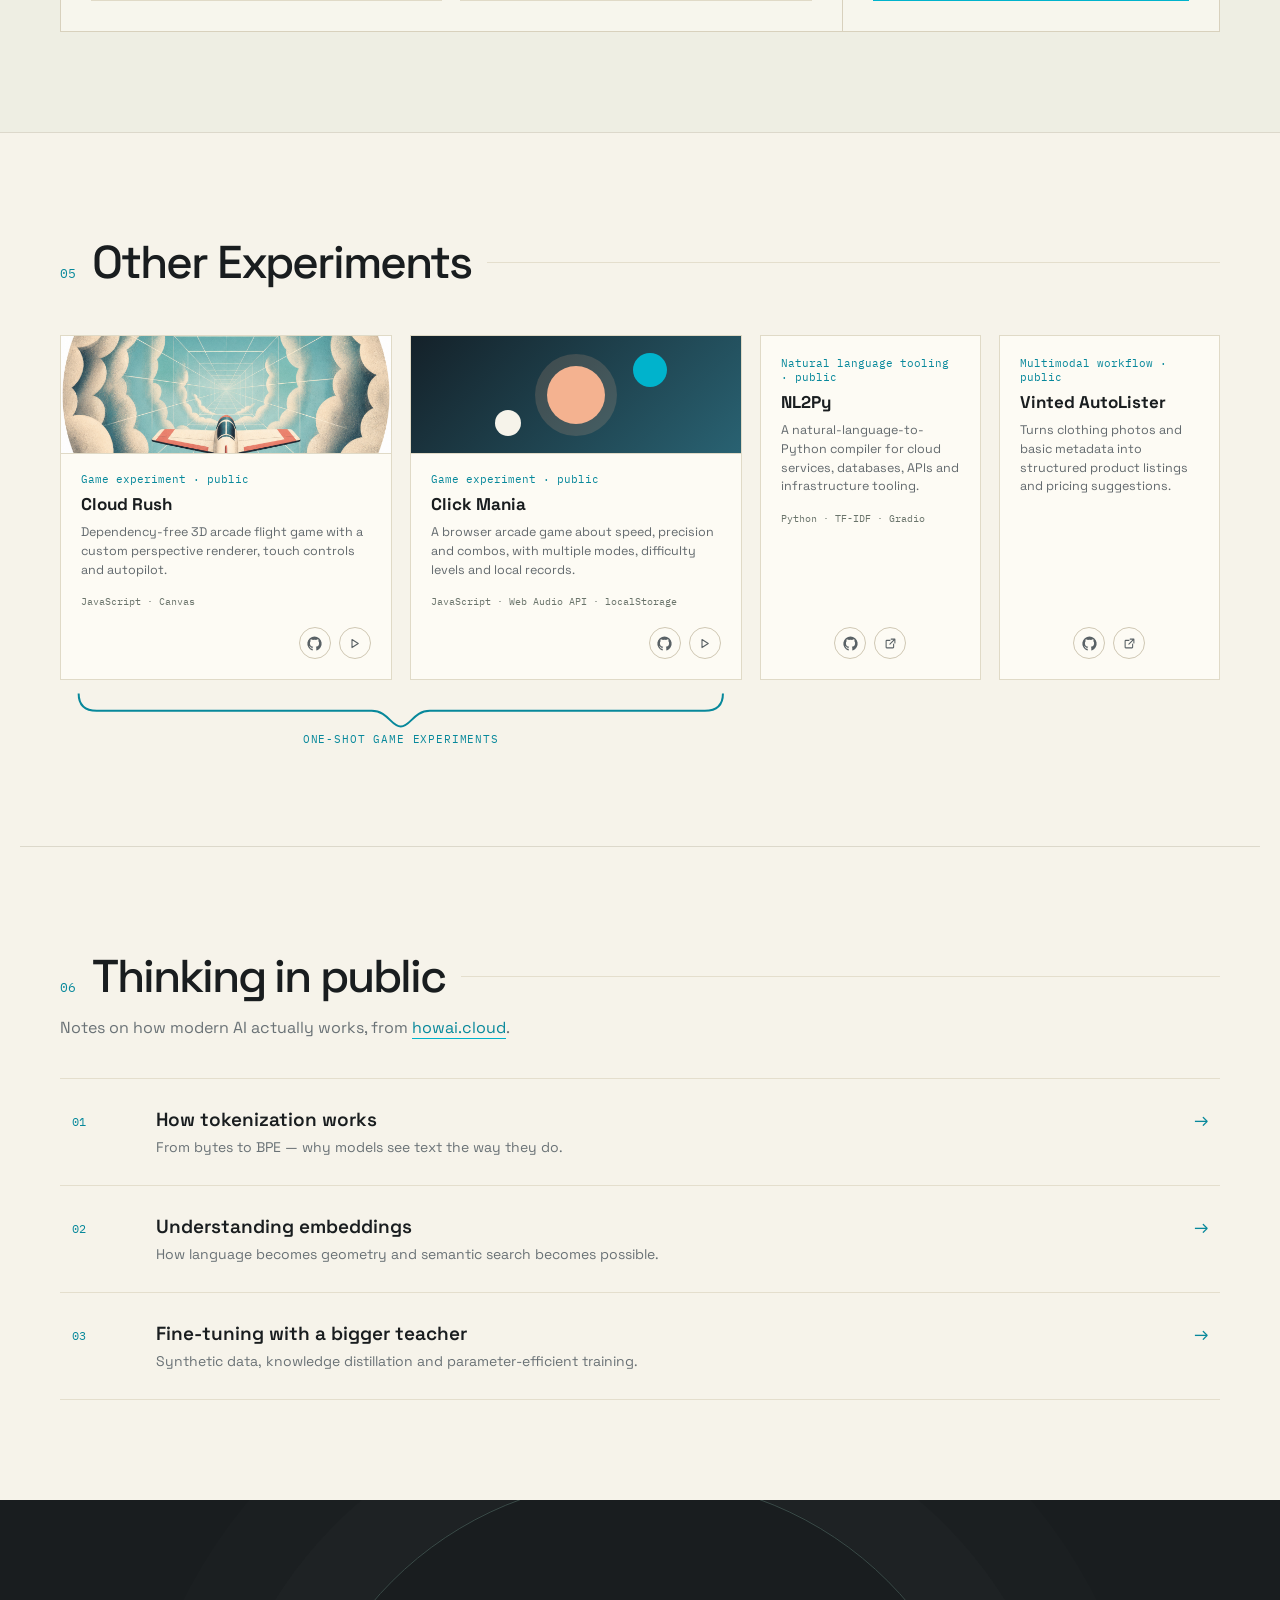
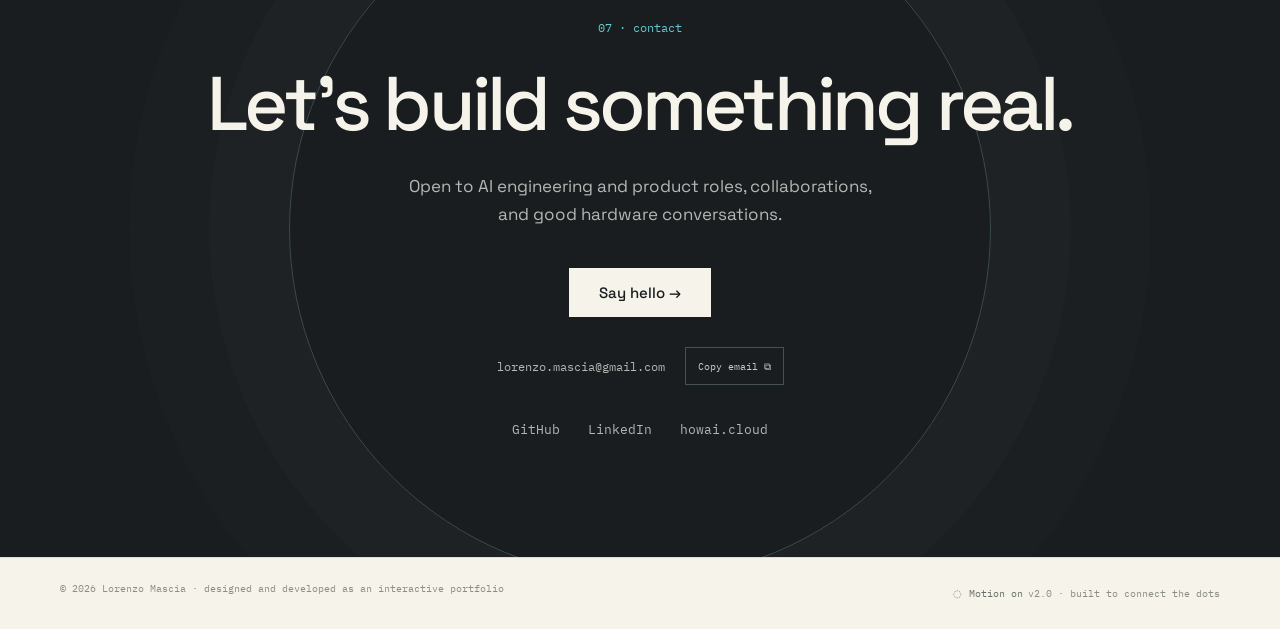
==== commit 1c9af873: "feat: add project explorer, detailed previews and improved hardware gallery" ====
--- a/index.html
+++ b/index.html
@@ -119,7 +119,9 @@
 }
 </style>
 <link rel="stylesheet" href="assets/refresh.css">
+<link rel="stylesheet" href="assets/explorer.css">
 <script src="assets/refresh.js" defer></script>
+<script src="assets/project-explorer.js" defer></script>
 </head>
 <body>
 <a href="#top" class="skip-link">Skip to content</a>
@@ -140,7 +142,7 @@
     </div>
   </nav>
 
-  <header id="top" class="hero-v2" style="margin: 0 auto; display: flex; flex-direction: column; width: 100%;">
+  <header id="top" tabindex="-1" class="hero-v2" style="margin: 0 auto; display: flex; flex-direction: column; width: 100%;">
     <div class="hero-topline hero-entrance"><span><i class="status-dot" aria-hidden="true"></i> PRODUCT DEVELOPER / NAPLES, ITALY</span><span>AI SYSTEMS · SOFTWARE · CONNECTED HARDWARE</span></div>
     <div class="hero-grid">
       <div class="hero-copy hero-entrance">
@@ -255,100 +257,66 @@
       <a href="#experiments" style="font-family: 'IBM Plex Mono', monospace; font-size: 12px; color: #6a7276; text-decoration: none; white-space: nowrap; border: 1px solid #c9c2ae; padding: 8px 14px;" style-hover="color: var(--accent-text, #04788e); border: 1px solid var(--accent, #00b3cc);">experiments ↓</a>
     </div>
 
-    <div class="feature-lanes" data-reveal="true">
-      <div class="feature-lane">
+    <p class="projects-intro">A few ways I connect the dots. Explore the systems, the product engines and the work behind them.</p>
+    <div class="project-filters" hidden>
+      <div class="project-filter-buttons" role="group" aria-label="Filter projects by area">
+        <button type="button" data-project-filter="all" aria-pressed="true" aria-controls="projectLanes">All work <span>06</span></button>
+        <button type="button" data-project-filter="ai" aria-pressed="false" aria-controls="projectLanes">AI systems <span>02</span></button>
+        <button type="button" data-project-filter="engines" aria-pressed="false" aria-controls="projectLanes">Product engines <span>02</span></button>
+        <button type="button" data-project-filter="operations" aria-pressed="false" aria-controls="projectLanes">Applied operations <span>02</span></button>
+      </div>
+      <p id="projectCount" role="status" aria-live="polite" aria-atomic="true">06 projects / all areas</p>
+    </div>
+    <div class="feature-lanes" id="projectLanes" data-filter="all" data-reveal="true">
+      <div class="feature-lane" data-project-area="ai">
         <div class="feature-lane-label"><strong>01 / AI SYSTEMS</strong>Tools and experiments built around language models, retrieval and local inference.</div>
         <div class="feature-stack">
-          <article class="feature-card feature-card--back">
+          <article aria-labelledby="project-title-distillery" data-project="distillery" class="feature-card feature-card--back">
             <div class="feature-card-media feature-card-media--badge"><img src="assets/projects/llm-distillery-badge.png" alt="LLM Distillery visual" loading="lazy"></div>
-            <div class="feature-card-body"><div class="feature-card-kicker">AI pipeline · public</div><h3>LLM Distillery</h3><p>A teacher–student pipeline for synthetic dataset generation and parameter-efficient fine-tuning.</p><div class="feature-card-meta">Python · LoRA · synthetic data</div></div>
-          </article>
-          <article class="feature-card feature-card--front">
+            <div class="feature-card-body"><div class="feature-card-kicker">AI pipeline · public</div><h3 id="project-title-distillery">LLM Distillery</h3><p>A teacher–student pipeline for synthetic dataset generation and parameter-efficient fine-tuning.</p><div class="feature-card-meta">Python · LoRA · synthetic data</div></div>
+          <div class="project-card-actions"><button type="button" data-project-open="distillery" aria-haspopup="dialog" aria-label="Read more about LLM Distillery" hidden>Explore project <span aria-hidden="true">↗</span></button><a class="project-source" href="https://github.com/LorenzoMascia/llm-distillery" target="_blank" rel="noopener" data-action-label="View repository" aria-label="View repository: LLM Distillery">GitHub <span aria-hidden="true">↗</span></a></div>
+          </article>
+          <article aria-labelledby="project-title-rag" data-project="rag" class="feature-card feature-card--front">
             <div class="feature-card-media"><img src="assets/projects/wasm-rag-cover.png" alt="Document chunks flowing into local vector search" loading="lazy"></div>
-            <div class="feature-card-body"><div class="feature-card-kicker">RAG toolkit · public</div><h3>WASM RAG</h3><p>Browser-based document parsing, chunking and vector search through Rust and WebAssembly.</p><div class="feature-card-meta">Rust · WebAssembly · vector search</div></div>
-          </article>
-        </div>
-      </div>
-
-      <div class="feature-lane">
+            <div class="feature-card-body"><div class="feature-card-kicker">RAG toolkit · public</div><h3 id="project-title-rag">WASM RAG</h3><p>Browser-based document parsing, chunking and vector search through Rust and WebAssembly.</p><div class="feature-card-meta">Rust · WebAssembly · vector search</div></div>
+          <div class="project-card-actions"><button type="button" data-project-open="rag" aria-haspopup="dialog" aria-label="Read more about WASM RAG" hidden>Explore project <span aria-hidden="true">↗</span></button><a class="project-source" href="https://github.com/LorenzoMascia/wasm-rag" target="_blank" rel="noopener" data-action-label="View repository" aria-label="View repository: WASM RAG">GitHub <span aria-hidden="true">↗</span></a></div>
+          </article>
+        </div>
+      </div>
+
+      <div class="feature-lane" data-project-area="engines">
         <div class="feature-lane-label"><strong>02 / AI-ATTACHED ENGINES</strong>Repository-centered engines that let a coding agent turn intent into a working system.</div>
         <div class="feature-stack">
-          <article class="feature-card feature-card--back">
+          <article aria-labelledby="project-title-lifequest" data-project="lifequest" class="feature-card feature-card--back">
             <div class="feature-card-media"><img src="assets/projects/lifequest-cover.png" alt="Abstract visual map for LifeQuest" loading="lazy"></div>
-            <div class="feature-card-body"><div class="feature-card-kicker">AI-attached personal engine · private</div><h3>LifeQuest / QuestCore</h3><p>A repository-centered engine where an attached AI helps evolve personal organization across memory, decisions and action.</p><div class="feature-card-meta">Next.js · TypeScript · React · SQLite</div></div>
-          </article>
-          <article class="feature-card feature-card--front">
+            <div class="feature-card-body"><div class="feature-card-kicker">AI-attached personal engine · private</div><h3 id="project-title-lifequest">LifeQuest / QuestCore</h3><p>A repository-centered engine where an attached AI helps evolve personal organization across memory, decisions and action.</p><div class="feature-card-meta">Next.js · TypeScript · React · SQLite</div></div>
+          <div class="project-card-actions"><button type="button" data-project-open="lifequest" aria-haspopup="dialog" aria-label="Read more about LifeQuest / QuestCore" hidden>Explore project <span aria-hidden="true">↗</span></button><a class="project-source" href="mailto:lorenzo.mascia@gmail.com?subject=About%20LifeQuest%20%2F%20QuestCore" data-action-label="Discuss this project" aria-label="Discuss this project: LifeQuest / QuestCore">Get in touch <span aria-hidden="true">↗</span></a></div>
+          </article>
+          <article aria-labelledby="project-title-emberveil" data-project="emberveil" class="feature-card feature-card--front">
             <div class="feature-card-media feature-card-media--engine" aria-label="Emberveil Engine visual"></div>
-            <div class="feature-card-body"><div class="feature-card-kicker">AI-attached game engine</div><h3>Emberveil Engine</h3><p>Connect the repository to a coding agent, describe the game through a project command, and let the agent build it inside the codebase.</p><div class="feature-card-meta">Codex · Claude · repository workflow</div></div>
-          </article>
-        </div>
-      </div>
-
-      <div class="feature-lane">
+            <div class="feature-card-body"><div class="feature-card-kicker">AI-attached game engine</div><h3 id="project-title-emberveil">Emberveil Engine</h3><p>Connect the repository to a coding agent, describe the game through a project command, and let the agent build it inside the codebase.</p><div class="feature-card-meta">Codex · Claude · repository workflow</div></div>
+          <div class="project-card-actions"><button type="button" data-project-open="emberveil" aria-haspopup="dialog" aria-label="Read more about Emberveil Engine" hidden>Explore project <span aria-hidden="true">↗</span></button><a class="project-source" href="mailto:lorenzo.mascia@gmail.com?subject=About%20Emberveil%20Engine" data-action-label="Discuss this project" aria-label="Discuss this project: Emberveil Engine">Get in touch <span aria-hidden="true">↗</span></a></div>
+          </article>
+        </div>
+      </div>
+
+      <div class="feature-lane" data-project-area="operations">
         <div class="feature-lane-label"><strong>03 / APPLIED OPERATIONS</strong>Public experimentation and confidential professional work around operational data.</div>
         <div class="feature-stack">
-          <article class="feature-card feature-card--back">
+          <article aria-labelledby="project-title-correlai" data-project="correlai" class="feature-card feature-card--back">
             <div class="feature-card-media"><img src="assets/projects/correlai-cover.png" alt="Synthetic alarm correlation graph visual" loading="lazy"></div>
-            <div class="feature-card-body"><div class="feature-card-kicker">Correlation engine · public experiment</div><h3>CorrelAI</h3><p>Independent ML exploration for grouping synthetic telecom alarms and root-cause workflows.</p><div class="feature-card-meta">Python · clustering · root-cause analysis</div></div>
-          </article>
-          <article class="feature-card feature-card--front">
+            <div class="feature-card-body"><div class="feature-card-kicker">Correlation engine · public experiment</div><h3 id="project-title-correlai">CorrelAI</h3><p>Independent ML exploration for grouping synthetic telecom alarms and root-cause workflows.</p><div class="feature-card-meta">Python · clustering · root-cause analysis</div></div>
+          <div class="project-card-actions"><button type="button" data-project-open="correlai" aria-haspopup="dialog" aria-label="Read more about CorrelAI" hidden>Explore project <span aria-hidden="true">↗</span></button><a class="project-source" href="https://github.com/LorenzoMascia/CorrelAI" target="_blank" rel="noopener" data-action-label="View repository" aria-label="View repository: CorrelAI">GitHub <span aria-hidden="true">↗</span></a></div>
+          </article>
+          <article aria-labelledby="project-title-analytics" data-project="analytics" class="feature-card feature-card--front">
             <div class="feature-card-media"><img src="assets/projects/nl-analytics-cover.png" alt="Abstract operational analytics dashboard visual" loading="lazy"></div>
-            <div class="feature-card-body"><div class="feature-card-kicker">Professional work · details generalized</div><h3>Natural-Language Analytics Dashboard</h3><p>An internal analytics experience for exploring operational data through natural-language questions and visual results.</p><div class="feature-card-meta">Generative AI · analytics · product UI</div></div>
-          </article>
-        </div>
-      </div>
-    </div>
-
-    <div hidden class="project-grid" data-reveal="true" data-mq="grid1" style="flex: 1; min-height: 0; display: grid; grid-template-columns: 1fr 1fr; grid-template-rows: 1fr 1fr; gap: 18px;">
-      <div style="display: flex; flex-direction: column; border: 1px solid #e0dac7; background: #fdfbf4; min-height: 0; transition: border-color .25s ease;" style-hover="border: 1px solid var(--accent, #00b3cc);">
-        <img src="assets/projects/lifequest-cover.png" alt="Abstract visual map for LifeQuest" loading="lazy" style="display: block; width: 100%; flex: 1; min-height: 90px; object-fit: cover; object-position: center; border-bottom: 1px solid #e0dac7;">
-        <div style="padding: 16px 20px 18px;">
-          <div style="font-family: 'IBM Plex Mono', monospace; font-size: 11px; color: var(--accent-text, #04788e); margin-bottom: 7px;">proj.01 — web platform</div>
-          <div style="font-size: 19px; font-weight: 600; letter-spacing: -0.01em; margin-bottom: 6px;">LifeQuest / QuestCore</div>
-          <div style="font-size: 13.5px; line-height: 1.5; color: #6a7276; margin-bottom: 12px; text-wrap: pretty;">A local-first personal operating system that connects conversation, memory, decisions and action. I designed the product model, agent workflows, REST services and visual life maps end to end.</div>
-          <div style="display: flex; justify-content: space-between; align-items: center; gap: 12px; flex-wrap: wrap;">
-            <span style="font-family: 'IBM Plex Mono', monospace; font-size: 11px; color: #8b8f83;">Next.js · TypeScript · React · SQLite</span>
-            <div style="font-family: 'IBM Plex Mono', monospace; font-size: 11px; color: #8b8f83;">Private product · case study coming soon</div>
-          </div>
-        </div>
-      </div>
-      <div class="project-card" style="display: flex; flex-direction: column; border: 1px solid #e0dac7; background: #fdfbf4; min-height: 0; transition: border-color .25s ease;" style-hover="border: 1px solid var(--accent, #00b3cc);">
-        <img src="assets/projects/nl-analytics-cover.png" alt="Abstract operational analytics dashboard visual" loading="lazy" style="display: block; width: 100%; flex: 1; min-height: 90px; object-fit: cover; object-position: center; border-bottom: 1px solid #e0dac7;">
-        <div style="padding: 16px 20px 18px;">
-          <div style="font-family: 'IBM Plex Mono', monospace; font-size: 11px; color: var(--accent-text, #04788e); margin-bottom: 7px;">proj.02 — applied AI</div>
-          <div style="font-size: 19px; font-weight: 600; letter-spacing: -0.01em; margin-bottom: 6px;">Natural-Language Analytics Dashboard</div>
-          <div style="font-size: 13.5px; line-height: 1.5; color: #6a7276; margin-bottom: 12px; text-wrap: pretty;">Contributed to an internal analytics experience that lets users explore operational data through natural-language questions and visual results inside an existing dashboard platform.</div>
-          <div style="display: flex; justify-content: space-between; align-items: center; gap: 12px; flex-wrap: wrap;">
-            <span style="font-family: 'IBM Plex Mono', monospace; font-size: 11px; color: #8b8f83;">Generative AI · analytics · product UI</span>
-            <div style="font-family: 'IBM Plex Mono', monospace; font-size: 11px; color: #8b8f83;">Professional work · details generalized</div>
-          </div>
-        </div>
-      </div>
-      <div class="project-card" style="display: flex; flex-direction: column; border: 1px solid #e0dac7; background: #fdfbf4; min-height: 0; transition: border-color .25s ease;" style-hover="border: 1px solid var(--accent, #00b3cc);">
-        <img src="assets/projects/correlai-cover.png" alt="Synthetic alarm correlation graph visual" loading="lazy" style="display: block; width: 100%; flex: 1; min-height: 90px; object-fit: cover; object-position: center; border-bottom: 1px solid #e0dac7;">
-        <div style="padding: 16px 20px 18px;">
-          <div style="font-family: 'IBM Plex Mono', monospace; font-size: 11px; color: var(--accent-text, #04788e); margin-bottom: 7px;">proj.03 — public ML experiment</div>
-          <div style="font-size: 19px; font-weight: 600; letter-spacing: -0.01em; margin-bottom: 6px;">CorrelAI · Alarm Correlation</div>
-          <div style="font-size: 13.5px; line-height: 1.5; color: #6a7276; margin-bottom: 12px; text-wrap: pretty;">An independent machine-learning experiment for grouping synthetic telecom alarms and exploring root-cause analysis through temporal, spatial, semantic and feature-based correlation.</div>
-          <div style="display: flex; justify-content: space-between; align-items: center; gap: 12px; flex-wrap: wrap;">
-            <span style="font-family: 'IBM Plex Mono', monospace; font-size: 11px; color: #8b8f83;">Python · clustering · root-cause analysis</span>
-            <div style="display: flex; gap: 14px;"><a href="https://github.com/LorenzoMascia/CorrelAI" target="_blank" rel="noopener" style="font-family: 'IBM Plex Mono', monospace; font-size: 11px; color: #191d1f; text-decoration: none; border-bottom: 1px solid #c9c2ae;" style-hover="color: var(--accent-text, #04788e); border-bottom: 1px solid var(--accent, #00b3cc);">GitHub ↗</a></div>
-          </div>
-        </div>
-      </div>
-      <div class="project-card" style="display: flex; flex-direction: column; border: 1px solid #e0dac7; background: #fdfbf4; min-height: 0; transition: border-color .25s ease;" style-hover="border: 1px solid var(--accent, #00b3cc);">
-        <img src="assets/projects/wasm-rag-cover.png" alt="Document chunks flowing into local vector search" loading="lazy" style="display: block; width: 100%; flex: 1; min-height: 90px; object-fit: cover; object-position: center; border-bottom: 1px solid #e0dac7;">
-        <div style="padding: 16px 20px 18px;">
-          <div style="font-family: 'IBM Plex Mono', monospace; font-size: 11px; color: var(--accent-text, #04788e); margin-bottom: 7px;">proj.04 — edge AI</div>
-          <div style="font-size: 19px; font-weight: 600; letter-spacing: -0.01em; margin-bottom: 6px;">WASM RAG</div>
-          <div style="font-size: 13.5px; line-height: 1.5; color: #6a7276; margin-bottom: 12px; text-wrap: pretty;">A browser-based RAG toolkit that parses documents, chunks content and performs vector search client-side through Rust and WebAssembly, with a separate interface for grounded queries.</div>
-          <div style="display: flex; justify-content: space-between; align-items: center; gap: 12px; flex-wrap: wrap;">
-            <span style="font-family: 'IBM Plex Mono', monospace; font-size: 11px; color: #8b8f83;">Rust · WebAssembly · vector search</span>
-            <div style="display: flex; gap: 14px;"><a href="https://github.com/LorenzoMascia/wasm-rag" target="_blank" rel="noopener" style="font-family: 'IBM Plex Mono', monospace; font-size: 11px; color: #191d1f; text-decoration: none; border-bottom: 1px solid #c9c2ae;" style-hover="color: var(--accent-text, #04788e); border-bottom: 1px solid var(--accent, #00b3cc);">GitHub ↗</a></div>
-          </div>
-        </div>
-      </div>
-    </div>
+            <div class="feature-card-body"><div class="feature-card-kicker">Professional work · details generalized</div><h3 id="project-title-analytics">Natural-Language Analytics Dashboard</h3><p>An internal analytics experience for exploring operational data through natural-language questions and visual results.</p><div class="feature-card-meta">Generative AI · analytics · product UI</div></div>
+          <div class="project-card-actions"><button type="button" data-project-open="analytics" aria-haspopup="dialog" aria-label="Read more about Natural-Language Analytics Dashboard" hidden>Explore project <span aria-hidden="true">↗</span></button><a class="project-source" href="mailto:lorenzo.mascia@gmail.com?subject=About%20Natural-Language%20Analytics%20Dashboard" data-action-label="Get in touch" aria-label="Get in touch: Natural-Language Analytics Dashboard">Get in touch <span aria-hidden="true">↗</span></a></div>
+          </article>
+        </div>
+      </div>
+    </div>
+
   </section>
 
   <section id="hardware">
@@ -448,32 +416,6 @@
       </div>
     </div>
 
-    <div hidden data-reveal="true" data-mq="grid2m" style="display: grid; grid-template-columns: repeat(4, 1fr); gap: 18px;">
-      <a href="https://github.com/LorenzoMascia/nl2py" target="_blank" rel="noopener" style="display: block; text-decoration: none; color: inherit; background: #fdfbf4; border: 1px solid #e4decd; padding: 24px 22px; transition: transform .25s ease, border-color .25s ease;" style-hover="transform: translateY(-4px); border: 1px solid var(--accent, #00b3cc);">
-        <div style="display: flex; justify-content: space-between; align-items: flex-start; margin-bottom: 20px;"><span style="font-family: 'IBM Plex Mono', monospace; font-size: 11px; color: var(--accent-text, #04788e);">exp.01</span><img src="assets/projects/nl2py-badge.png" alt="" loading="lazy" style="width: 58px; height: 58px; object-fit: cover; border-radius: 50%; border: 1px solid #e0dac7;"><span style="color: #8b8f83;">↗</span></div>
-        <div style="font-size: 17px; font-weight: 600; margin-bottom: 8px;">NL2Py</div>
-        <div style="font-size: 13.5px; line-height: 1.55; color: #6a7276; margin-bottom: 16px;">A natural-language-to-Python compiler with 35+ modules for cloud services, databases, APIs and infrastructure tooling.</div>
-        <div style="font-family: 'IBM Plex Mono', monospace; font-size: 11px; color: #8b8f83;">Python · TF-IDF · Gradio</div>
-      </a>
-      <a href="https://github.com/LorenzoMascia/llm-distillery" target="_blank" rel="noopener" style="display: block; text-decoration: none; color: inherit; background: #fdfbf4; border: 1px solid #e4decd; padding: 24px 22px; transition: transform .25s ease, border-color .25s ease;" style-hover="transform: translateY(-4px); border: 1px solid var(--accent, #00b3cc);">
-        <div style="display: flex; justify-content: space-between; align-items: flex-start; margin-bottom: 20px;"><span style="font-family: 'IBM Plex Mono', monospace; font-size: 11px; color: var(--accent-text, #04788e);">exp.02</span><img src="assets/projects/llm-distillery-badge.png" alt="" loading="lazy" style="width: 58px; height: 58px; object-fit: cover; border-radius: 50%; border: 1px solid #e0dac7;"><span style="color: #8b8f83;">↗</span></div>
-        <div style="font-size: 17px; font-weight: 600; margin-bottom: 8px;">LLM Distillery</div>
-        <div style="font-size: 13.5px; line-height: 1.55; color: #6a7276; margin-bottom: 16px;">A teacher–student pipeline for synthetic dataset generation and parameter-efficient fine-tuning of a compact anonymization model.</div>
-        <div style="font-family: 'IBM Plex Mono', monospace; font-size: 11px; color: #8b8f83;">Python · LoRA · synthetic data</div>
-      </a>
-      <a href="https://github.com/LorenzoMascia/cloud-rush" target="_blank" rel="noopener" style="display: block; text-decoration: none; color: inherit; background: #fdfbf4; border: 1px solid #e4decd; padding: 24px 22px; transition: transform .25s ease, border-color .25s ease;" style-hover="transform: translateY(-4px); border: 1px solid var(--accent, #00b3cc);">
-        <div style="display: flex; justify-content: space-between; align-items: flex-start; margin-bottom: 20px;"><span style="font-family: 'IBM Plex Mono', monospace; font-size: 11px; color: var(--accent-text, #04788e);">exp.03</span><img src="assets/projects/cloud-rush-badge.png" alt="" loading="lazy" style="width: 58px; height: 58px; object-fit: cover; border-radius: 50%; border: 1px solid #e0dac7;"><span style="color: #8b8f83;">↗</span></div>
-        <div style="font-size: 17px; font-weight: 600; margin-bottom: 8px;">Cloud Rush</div>
-        <div style="font-size: 13.5px; line-height: 1.55; color: #6a7276; margin-bottom: 16px;">A dependency-free 3D arcade flight game with a custom perspective renderer, enemies, touch controls and autopilot.</div>
-        <div style="font-family: 'IBM Plex Mono', monospace; font-size: 11px; color: #8b8f83;">JavaScript · Canvas · game systems</div>
-      </a>
-      <a href="https://github.com/LorenzoMascia/vinted_autolister" target="_blank" rel="noopener" style="display: block; text-decoration: none; color: inherit; background: #fdfbf4; border: 1px solid #e4decd; padding: 24px 22px; transition: transform .25s ease, border-color .25s ease;" style-hover="transform: translateY(-4px); border: 1px solid var(--accent, #00b3cc);">
-        <div style="display: flex; justify-content: space-between; align-items: flex-start; margin-bottom: 20px;"><span style="font-family: 'IBM Plex Mono', monospace; font-size: 11px; color: var(--accent-text, #04788e);">exp.04</span><img src="assets/projects/vinted-autolister-badge.png" alt="" loading="lazy" style="width: 58px; height: 58px; object-fit: cover; border-radius: 50%; border: 1px solid #e0dac7;"><span style="color: #8b8f83;">↗</span></div>
-        <div style="font-size: 17px; font-weight: 600; margin-bottom: 8px;">Vinted AutoLister</div>
-        <div style="font-size: 13.5px; line-height: 1.55; color: #6a7276; margin-bottom: 16px;">A multimodal pipeline for turning clothing photos and basic metadata into structured product listings and pricing suggestions.</div>
-        <div style="font-family: 'IBM Plex Mono', monospace; font-size: 11px; color: #8b8f83;">Python · multimodal LLM · product workflow</div>
-      </a>
-    </div>
   </section>
 
   <section id="writing" style="max-width: 1100px; margin: 0 auto; padding: 90px 36px; min-height: 100vh; box-sizing: border-box; display: flex; flex-direction: column; justify-content: center; width: 100%;">
@@ -507,7 +449,8 @@
       <div style="font-family: 'IBM Plex Mono', monospace; font-size: 12px; color: var(--accent-text, #04788e); margin-bottom: 20px;">07 · contact</div>
       <h2 style="margin: 0 0 20px; font-size: clamp(34px, 4.5vw, 52px); font-weight: 600; letter-spacing: -0.02em;">Let's build something real.</h2>
       <p style="margin: 0 auto 40px; font-size: 17px; line-height: 1.65; color: #4c5357; max-width: 480px; text-wrap: pretty;">Open to AI engineering and product roles, collaborations, and good hardware conversations.</p>
-      <a href="mailto:lorenzo.mascia@gmail.com" data-magnet="true" style="display: inline-block; background: #191d1f; color: #f6f3ea; text-decoration: none; font-size: 15px; font-weight: 500; padding: 15px 30px; transition: transform .15s ease, background .2s; margin-bottom: 36px;" style-hover="background: #04788e;">Say hello →</a>
+      <a class="contact-primary" href="mailto:lorenzo.mascia@gmail.com" data-magnet="true" style="display: inline-block; background: #191d1f; color: #f6f3ea; text-decoration: none; font-size: 15px; font-weight: 500; padding: 15px 30px; transition: transform .15s ease, background .2s; margin-bottom: 36px;" style-hover="background: #04788e;">Say hello →</a>
+      <div class="contact-address"><a class="contact-email" href="mailto:lorenzo.mascia@gmail.com">lorenzo.mascia@gmail.com</a><button id="copyEmail" type="button" hidden>Copy email <span aria-hidden="true">⧉</span></button><span id="copyStatus" class="sr-only" role="status" aria-live="polite"></span></div>
       <div data-mq="wraprow" style="display: flex; justify-content: center; gap: 28px; font-family: 'IBM Plex Mono', monospace; font-size: 12.5px;">
         <a href="https://github.com/LorenzoMascia" target="_blank" rel="noopener" style="color: #6a7276; text-decoration: none;" style-hover="color: var(--accent-text, #04788e);">GitHub</a>
         <a href="https://www.linkedin.com/in/lorenzo-mascia" target="_blank" rel="noopener" style="color: #6a7276; text-decoration: none;" style-hover="color: var(--accent-text, #04788e);">LinkedIn</a>
--- a/assets/refresh.css
+++ b/assets/refresh.css
@@ -8,7 +8,10 @@
   --ease: cubic-bezier(.22, 1, .36, 1);
 }
 * { box-sizing: border-box; }
+[hidden] { display: none !important; }
 html { scroll-padding-top: 100px; }
+body:has(dialog[open]) { overflow: hidden; }
+.sr-only { position: absolute; width: 1px; height: 1px; padding: 0; margin: -1px; overflow: hidden; clip-path: inset(50%); white-space: nowrap; border: 0; }
 body { -webkit-font-smoothing: antialiased; font-family: 'Space Grotesk', sans-serif; }
 button, input { font: inherit; }
 button, a { -webkit-tap-highlight-color: transparent; }
@@ -119,8 +122,8 @@
 #contact h2 { font-size: clamp(42px, 6vw, 76px) !important; font-weight: 500 !important; letter-spacing: -.05em !important; }
 #contact p { color: #b1b9b4 !important; }
 #contact > div > div:first-child { color: #66cad1 !important; }
-#contact a[href^="mailto:"] { background: var(--paper) !important; color: var(--ink) !important; }
-#contact a[href^="mailto:"]:hover { background: #a7e0de !important; }
+#contact .contact-primary { background: var(--paper) !important; color: var(--ink) !important; }
+#contact .contact-primary:hover { background: #a7e0de !important; }
 #contact [data-mq="wraprow"] a { color: #b1b9b4 !important; }
 .portfolio-shell > footer > div { max-width: 1240px !important; padding: 24px 40px !important; font-size: 10px !important; }
 [data-mq="arrows"] { opacity: 0; visibility: hidden; transition: opacity .3s, visibility .3s; }
--- a/assets/explorer.css
+++ b/assets/explorer.css
@@ -0,0 +1,108 @@
+/* Projects are readable and repository links work before the enhancement loads. */
+.projects-intro { max-width: 560px; margin: -2px 0 30px; color: #62696d; font-size: 15px; line-height: 1.75; }
+.project-filters { display: flex; flex-wrap: wrap; justify-content: space-between; align-items: center; gap: 18px; margin-bottom: 36px; padding-bottom: 24px; border-bottom: 1px solid var(--line); }
+.project-filter-buttons { display: flex; flex-wrap: wrap; gap: 7px; }
+.project-filter-buttons button { display: flex; align-items: center; gap: 12px; min-height: 42px; padding: 10px 14px; border: 1px solid var(--line); background: transparent; color: #62696d; cursor: pointer; font: 11px var(--mono); transition: background .2s, color .2s, border-color .2s; }
+.project-filter-buttons button span { font-size: 9px; opacity: .7; }
+.project-filter-buttons button:hover { border-color: #92aaa2; color: var(--ink); }
+.project-filter-buttons button[aria-pressed="true"] { border-color: var(--ink); background: var(--ink); color: var(--paper); }
+#projectCount { margin: 0; color: #657267; font: 10px/1.6 var(--mono); }
+.feature-lanes { gap: 0; }
+.feature-lane-label { min-height: 120px; }
+.feature-card { background: #fdfbf4; }
+.feature-card:focus-within { border-color: var(--accent-text); }
+.feature-card-body { flex: 1; padding: 22px; }
+.feature-card h3 { font-size: 21px; font-weight: 500; letter-spacing: -.035em; line-height: 1.2; }
+.feature-card p { font-size: 13px; line-height: 1.75; margin: 12px 0 18px; }
+.feature-card-meta { font-size: 10px; line-height: 1.8; color: #6a746b; }
+.feature-card-media { position: relative; }
+.feature-card-media--engine { min-height: 150px; }
+.project-card-actions { display: flex; align-items: center; flex-wrap: wrap; justify-content: space-between; gap: 4px 16px; padding: 0 22px 15px; }
+.project-card-actions > button, .project-source { display: inline-flex; align-items: center; justify-content: space-between; gap: 18px; min-height: 42px; background: transparent; color: var(--accent-text); border: 0; padding: 8px 0; cursor: pointer; font: 10px var(--mono); text-decoration: none; }
+.project-card-actions > button { border-top: 1px solid var(--line); flex: 1; min-width: 125px; text-align: left; }
+.project-source { color: #687166; }
+.project-card-actions > button span { transition: transform .3s var(--ease); }
+.project-card-actions > button:hover span { transform: translate(3px, -3px); }
+.project-source:hover { color: var(--accent-text); }
+.feature-lanes:not([data-filter="all"]) { grid-template-columns: 1fr; }
+.feature-lanes:not([data-filter="all"]) .feature-lane { padding: 0; border: 0; }
+.feature-lanes:not([data-filter="all"]) .feature-lane-label { min-height: 0; padding: 0 0 22px; }
+.feature-lanes:not([data-filter="all"]) .feature-stack { display: grid; grid-template-columns: repeat(2, minmax(0, 1fr)); gap: 24px; }
+.feature-lanes:not([data-filter="all"]) .feature-card-media { height: 220px; }
+.project-dialog { width: min(1020px, calc(100% - 40px)); max-height: 90svh; padding: 0; border: 1px solid #b9c5b6; background: var(--paper); color: var(--ink); box-shadow: 0 30px 120px #0a101450; overscroll-behavior: contain; }
+.project-dialog::backdrop { background: #101c26a6; backdrop-filter: blur(8px); }
+.project-dialog[open] { animation: enter-up .4s var(--ease); }
+.project-dialog-top { display: flex; position: sticky; top: 0; z-index: 2; justify-content: space-between; align-items: center; gap: 14px; padding: 17px 24px; background: var(--paper); border-bottom: 1px solid var(--line); }
+.project-dialog-index { font: 10px/1.5 var(--mono); color: #626e65; letter-spacing: .05em; }
+.project-dialog-grid { display: grid; grid-template-columns: .85fr 1.15fr; }
+.project-dialog-art { display: flex; background: #e9ebe0; padding: 24px; align-items: center; }
+.project-dialog-art .feature-card-media { width: 100%; height: 100%; min-height: 350px; border: 1px solid #d1d8ca; }
+.project-dialog-art .feature-card-media img { width: 100%; height: 100%; object-fit: cover; }
+.project-dialog-art .feature-card-media--badge { background: radial-gradient(circle, #dbe6db, #e9ebe0); }
+.project-dialog-art .feature-card-media--badge img { width: 190px; height: 190px; border-radius: 50%; }
+.project-dialog-art .feature-card-media--engine::after { font-size: 10px; left: 26px; }
+.project-dialog-copy { padding: 38px; }
+.project-dialog-scope { margin: 0 0 18px; font: 10px var(--mono); color: var(--accent-text); text-transform: uppercase; letter-spacing: .06em; }
+.project-dialog h2 { margin: 0 0 22px; font-size: clamp(30px, 3vw, 42px); font-weight: 500; line-height: 1.07; letter-spacing: -.05em; text-wrap: balance; }
+.project-dialog h2:focus { outline: none; }
+.project-dialog-description { margin: 0; font-size: 15px; color: #4d5752; line-height: 1.8; }
+.project-dialog-focus { margin-top: 26px; border-top: 1px solid var(--line); padding-top: 20px; }
+.project-dialog-focus h3 { margin: 0 0 10px; font: 10px var(--mono); color: #55665b; text-transform: uppercase; letter-spacing: .04em; }
+.project-dialog-focus p { margin: 0; font-size: 13px; color: #626e65; line-height: 1.8; }
+.project-dialog-tags { list-style: none; margin: 22px 0; padding: 0; display: flex; flex-wrap: wrap; gap: 7px; }
+.project-dialog-tags li { padding: 7px 9px; border: 1px solid #ced6c6; color: #57675d; font: 10px/1.4 var(--mono); }
+.project-dialog-note { border-left: 2px solid #9db8a9; padding-left: 14px; margin: 24px 0; color: #647167; font: 10px/1.8 var(--mono); }
+.project-dialog-actions { display: flex; flex-wrap: wrap; align-items: center; gap: 12px 22px; }
+.project-dialog-actions .primary-action { font-size: 12px; padding: 14px 18px; }
+.project-back { border: 0; background: transparent; padding: 12px 0; cursor: pointer; color: #687166; font: 10px var(--mono); }
+.project-back:hover { color: var(--accent-text); }
+.contact-address { display: flex; justify-content: center; align-items: center; flex-wrap: wrap; gap: 12px 20px; margin: -6px 0 36px; }
+.contact-email { color: #b1b9b4; font: 12px var(--mono); text-decoration: none; }
+.contact-email:hover { color: #89d4d5; }
+#copyEmail { min-height: 38px; border: 1px solid #45524d; color: #c1cec5; background: transparent; padding: 9px 12px; cursor: pointer; font: 10px var(--mono); }
+#copyEmail:hover { border-color: #72b6b7; color: #89d4d5; }
+#copyEmail[data-copied="true"] { border-color: #72b6b7; color: #89d4d5; }
+.case-study .case-jumpnav { position: sticky; top: 80px; z-index: 15; border-block: 1px solid var(--line); background: rgba(246,243,234,.96); backdrop-filter: blur(16px); }
+.case-jumpnav > div { display: flex; gap: 30px; align-items: center; padding-block: 0; }
+.case-jumpnav a { color: #667469; padding: 18px 0 16px; font: 10px var(--mono); text-decoration: none; border-bottom: 2px solid transparent; white-space: nowrap; }
+.case-jumpnav a:hover, .case-jumpnav a[aria-current] { border-color: var(--accent-text); color: var(--accent-text); }
+.case-jump-label { margin-right: auto; color: #707c70; font: 9px var(--mono); letter-spacing: .05em; }
+html:has(.case-study) { scroll-padding-top: 156px; }
+.image-gallery-controls { display: flex; align-items: center; justify-content: space-between; gap: 14px; margin-top: 14px; }
+.image-gallery-controls button { min-width: 44px; min-height: 40px; border: 1px solid #bdcbb9; padding: 8px 14px; background: transparent; cursor: pointer; color: #4a6456; font: 12px var(--mono); }
+.image-gallery-controls button:hover { background: #e6ebdd; }
+.image-gallery-controls span { color: #657367; font: 10px var(--mono); }
+.image-dialog .image-gallery-caption { margin: 12px 0 0; text-align: center; }
+@media (max-width: 1000px) and (min-width: 621px) {
+  .feature-stack { display: grid; grid-template-columns: repeat(2, minmax(0, 1fr)); gap: 22px; }
+}
+@media (max-width: 850px) {
+  .project-dialog-grid { grid-template-columns: .75fr 1.25fr; }
+  .project-dialog-copy { padding: 28px; }
+  .project-dialog-art { padding: 14px; }
+  .case-study .case-jumpnav { top: 68px; }
+  .case-jump-label { display: none; }
+  .case-jumpnav > div { justify-content: space-between; gap: 14px; }
+  html:has(.case-study) { scroll-padding-top: 142px; }
+}
+@media (max-width: 620px) {
+  .project-filters { gap: 16px; margin-bottom: 28px; }
+  .project-filter-buttons { gap: 7px; width: 100%; }
+  .project-filter-buttons button { justify-content: space-between; width: calc(50% - 4px); font-size: 10px; padding: 10px 12px; min-height: 44px; }
+  .feature-lane-label { min-height: 0; }
+  .feature-lanes:not([data-filter="all"]) .feature-stack { grid-template-columns: 1fr; }
+  .feature-lanes:not([data-filter="all"]) .feature-card-media { height: 180px; }
+  .project-dialog { width: calc(100% - 24px); max-height: 92svh; }
+  .project-dialog-top { padding: 12px 16px; }
+  .project-dialog-index { font-size: 8px; }
+  .project-dialog-grid { grid-template-columns: 1fr; }
+  .project-dialog-art { height: 180px; padding: 16px; }
+  .project-dialog-art .feature-card-media { min-height: 0; }
+  .project-dialog-art .feature-card-media--badge img { width: 115px; height: 115px; }
+  .project-dialog-copy { padding: 26px 22px; }
+  .project-dialog h2 { font-size: 34px; }
+  .project-dialog-description { font-size: 14px; }
+  .contact-email { font-size: 10px; }
+  .case-jumpnav a { font-size: 9px; }
+  .image-gallery-controls button { min-width: 44px; }
+}
